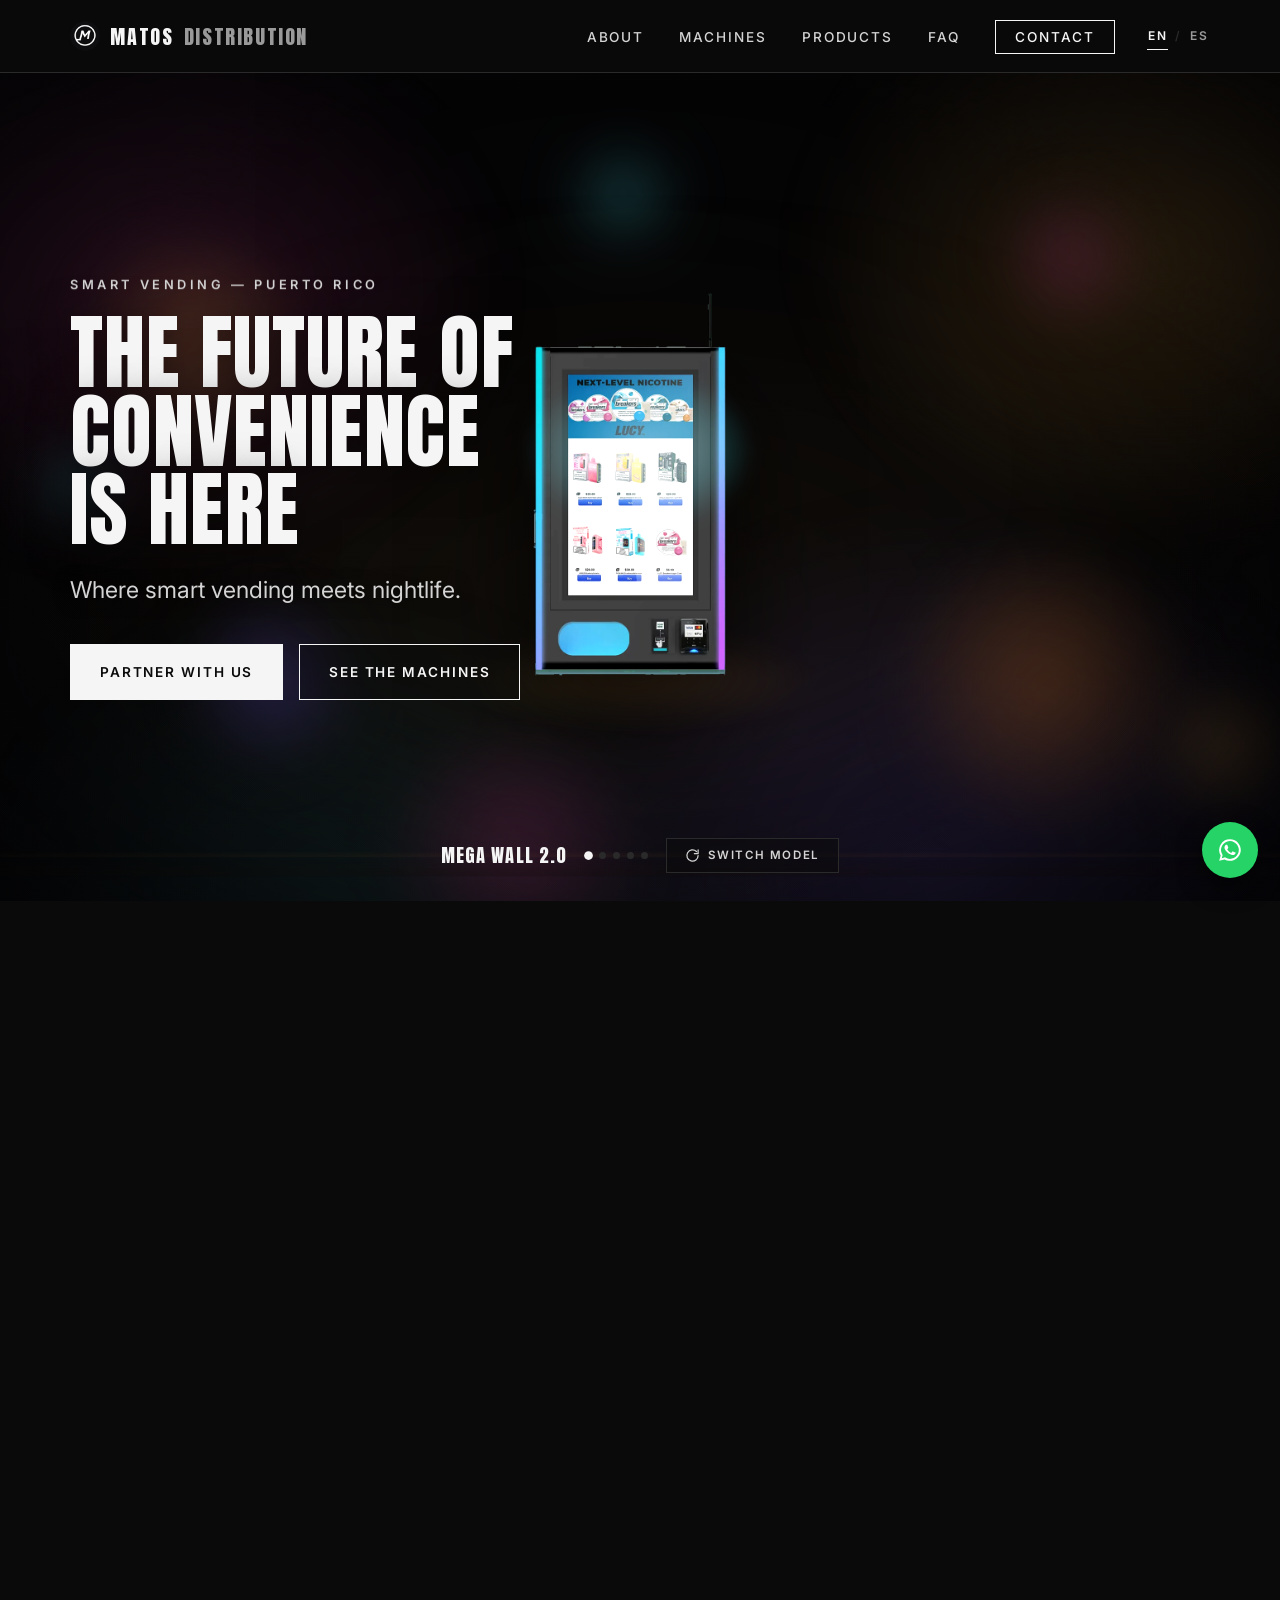
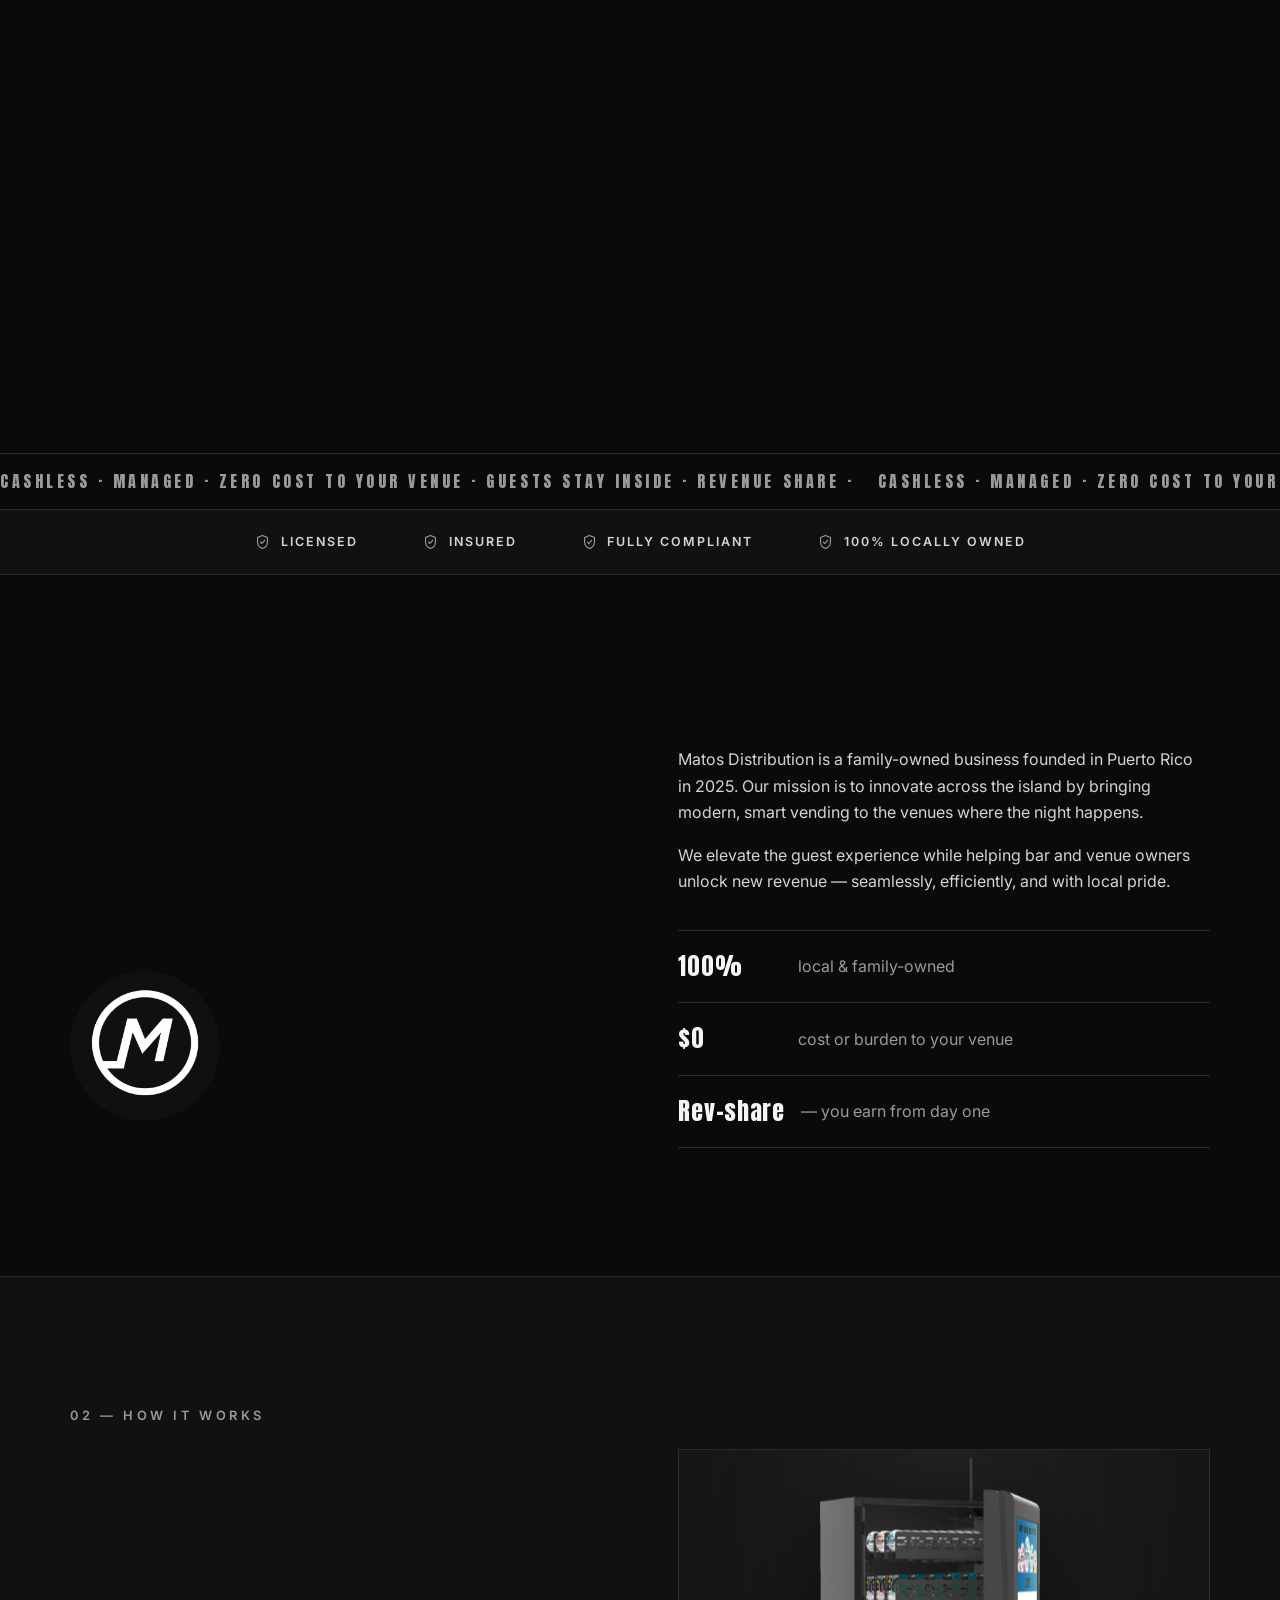
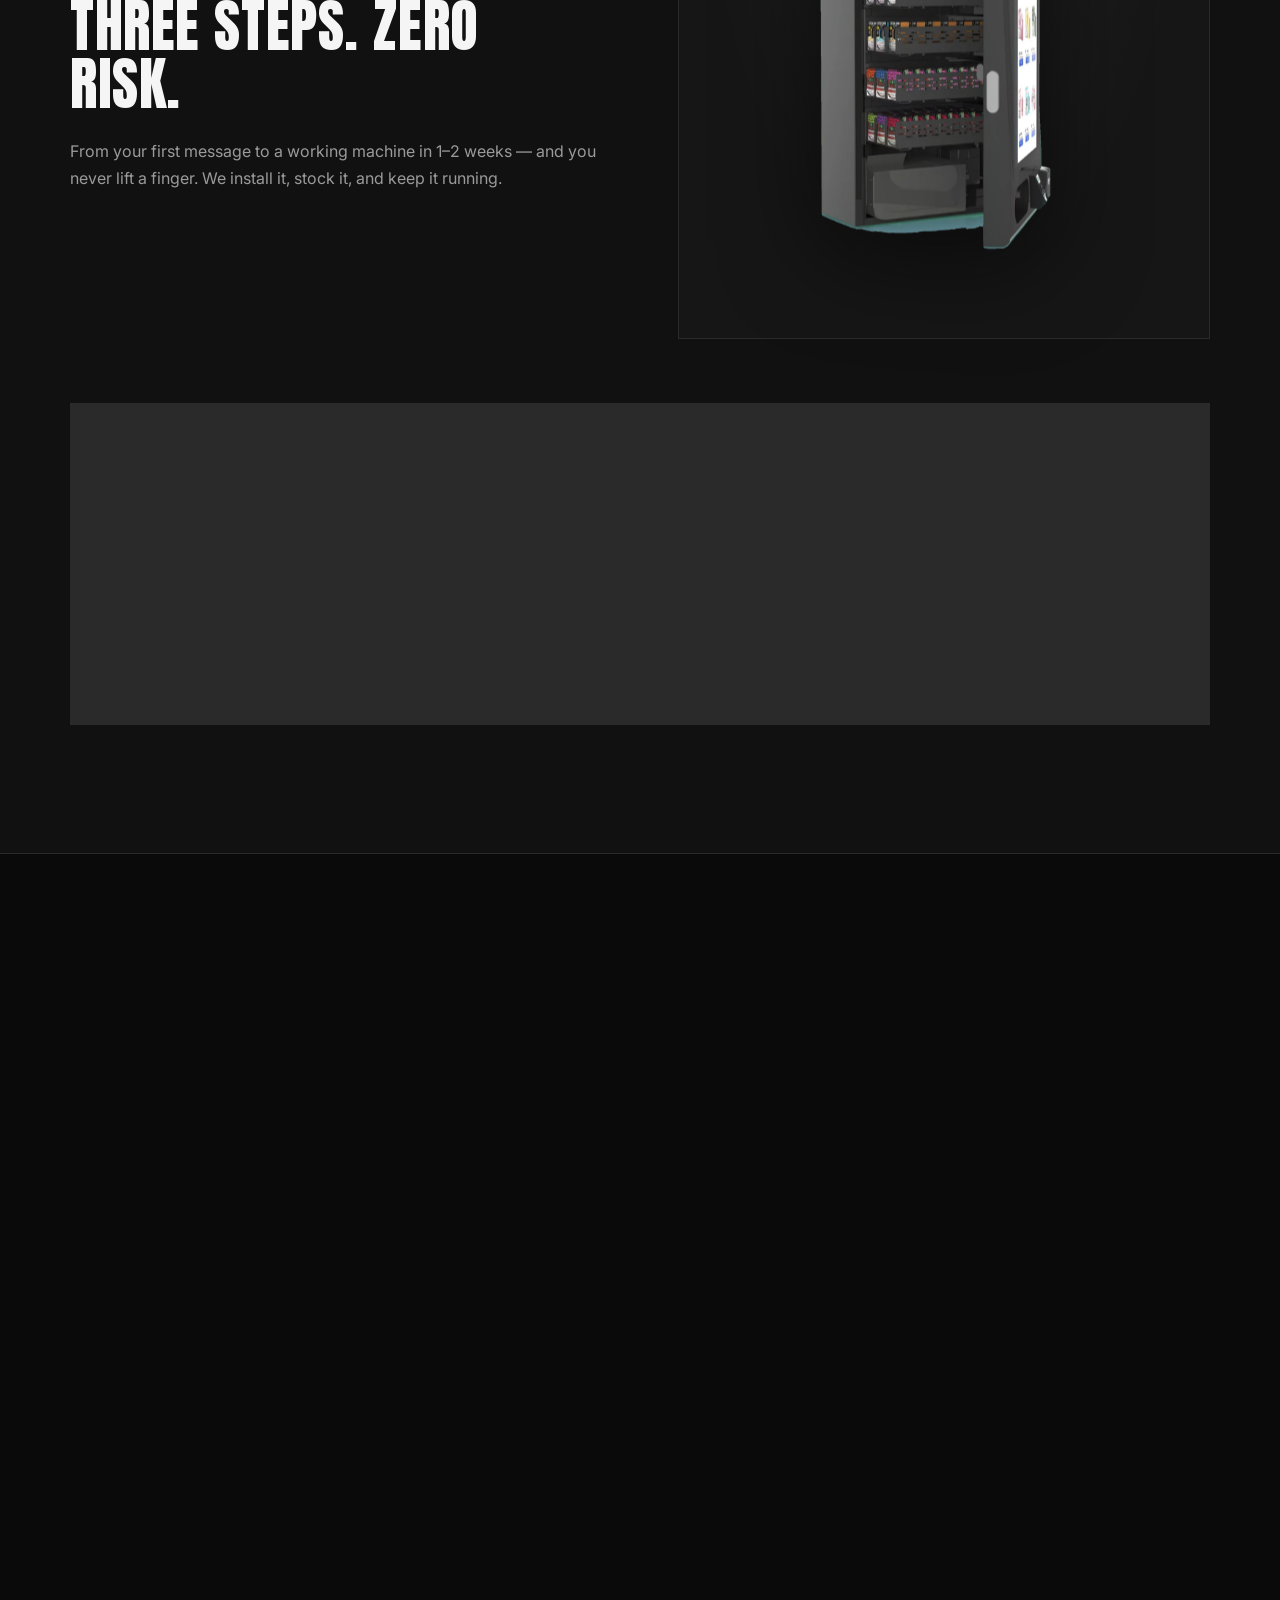
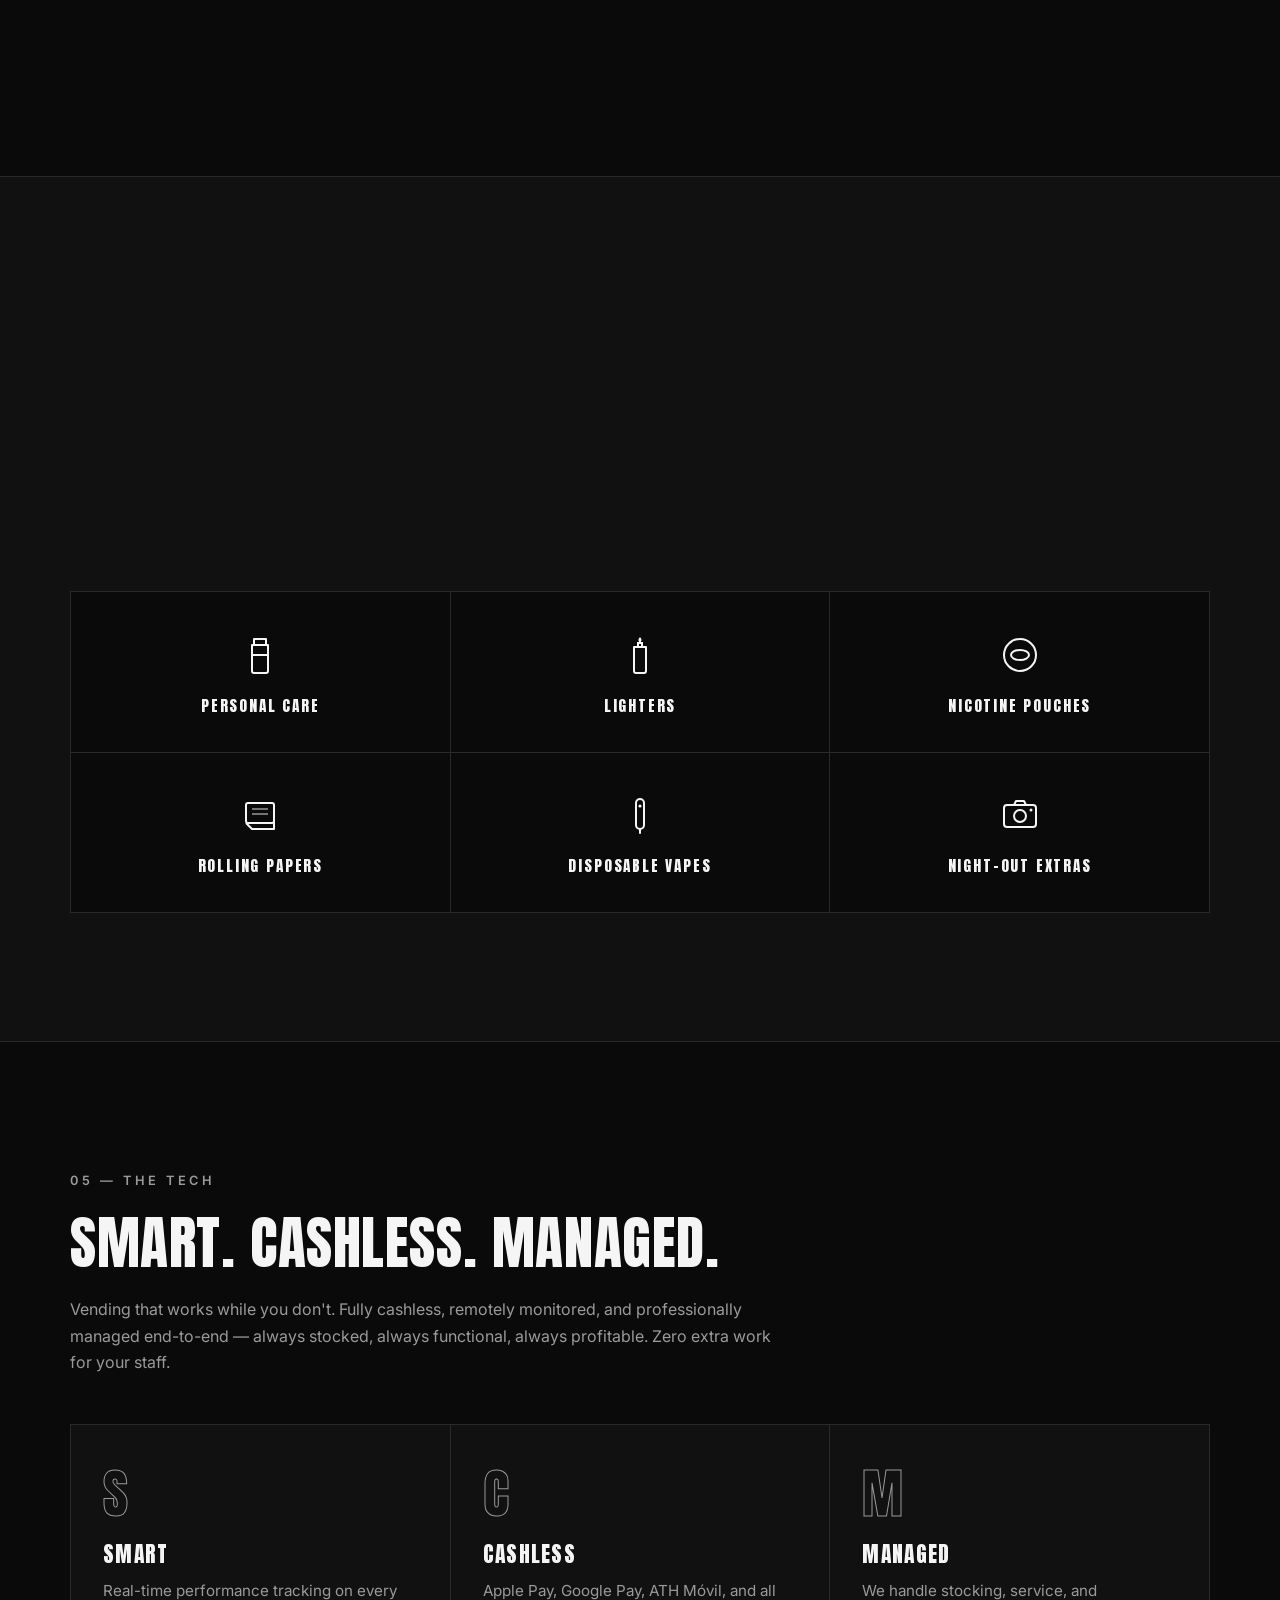
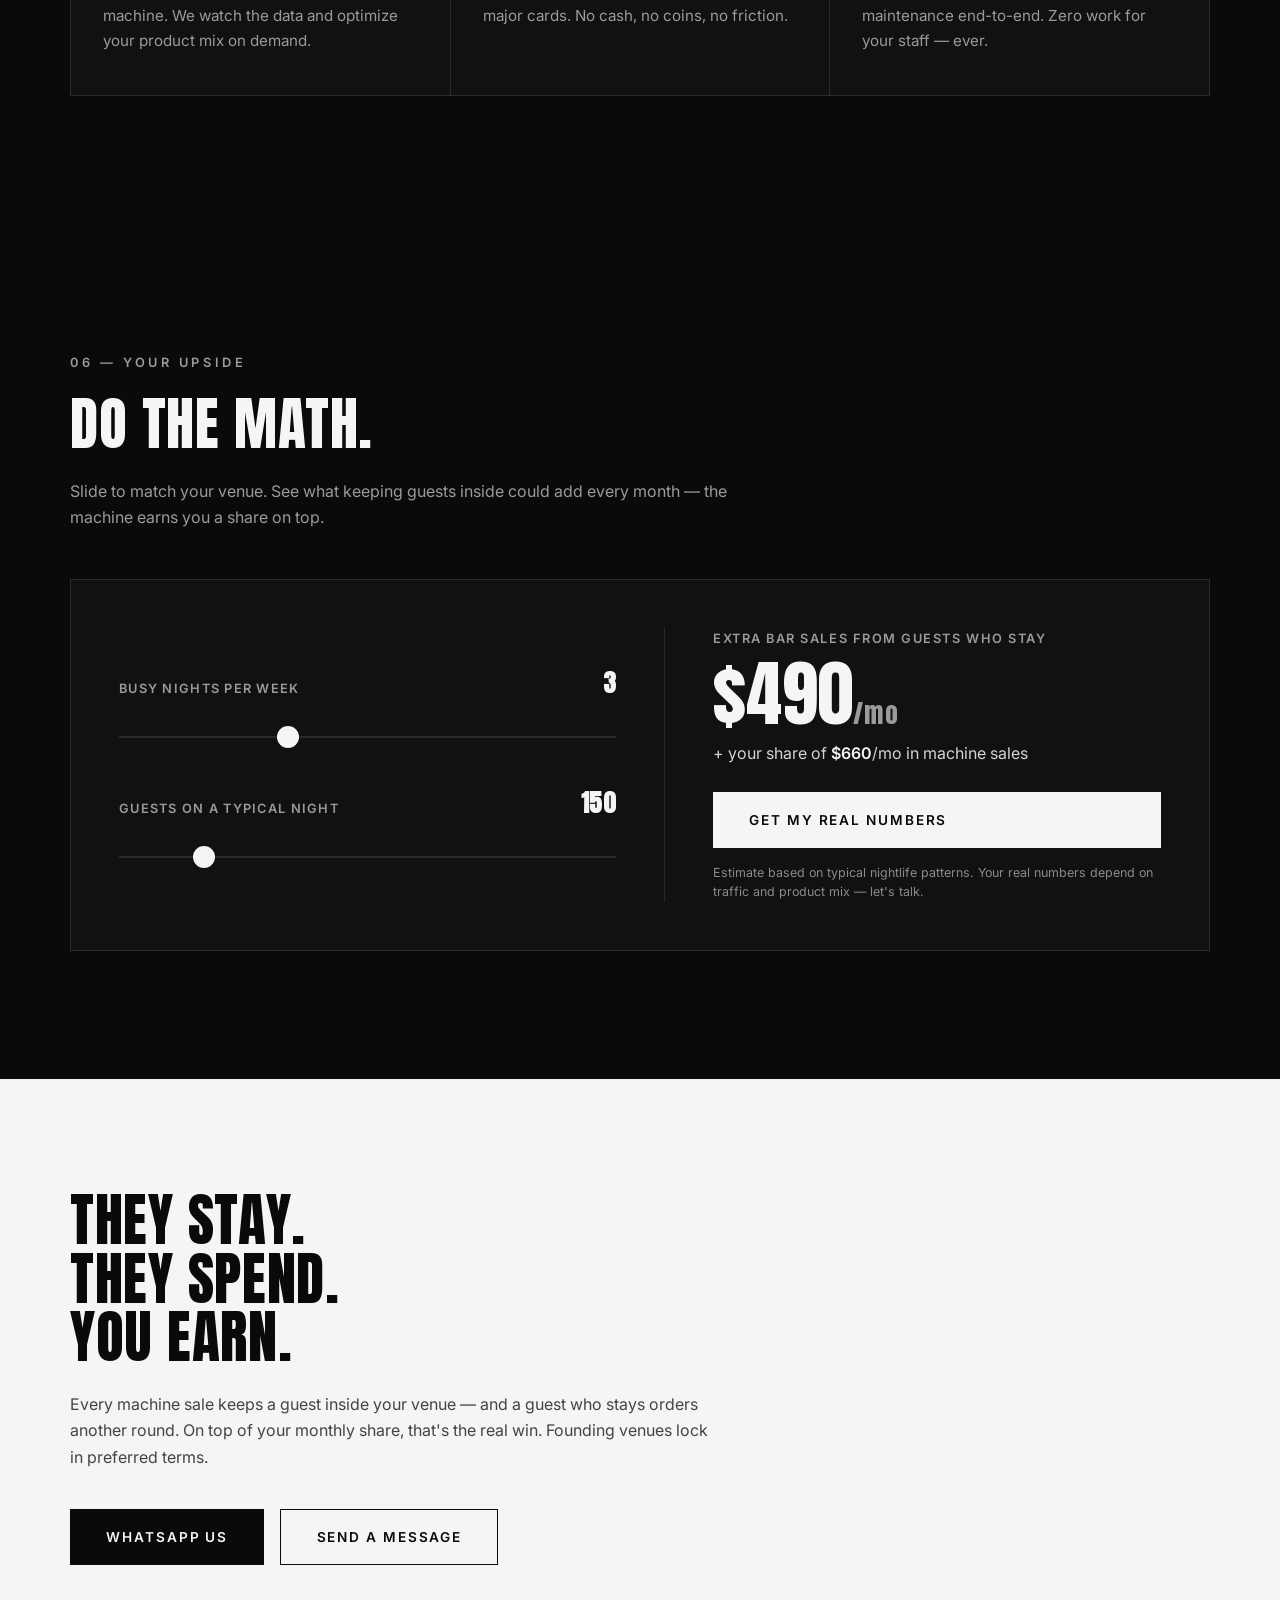
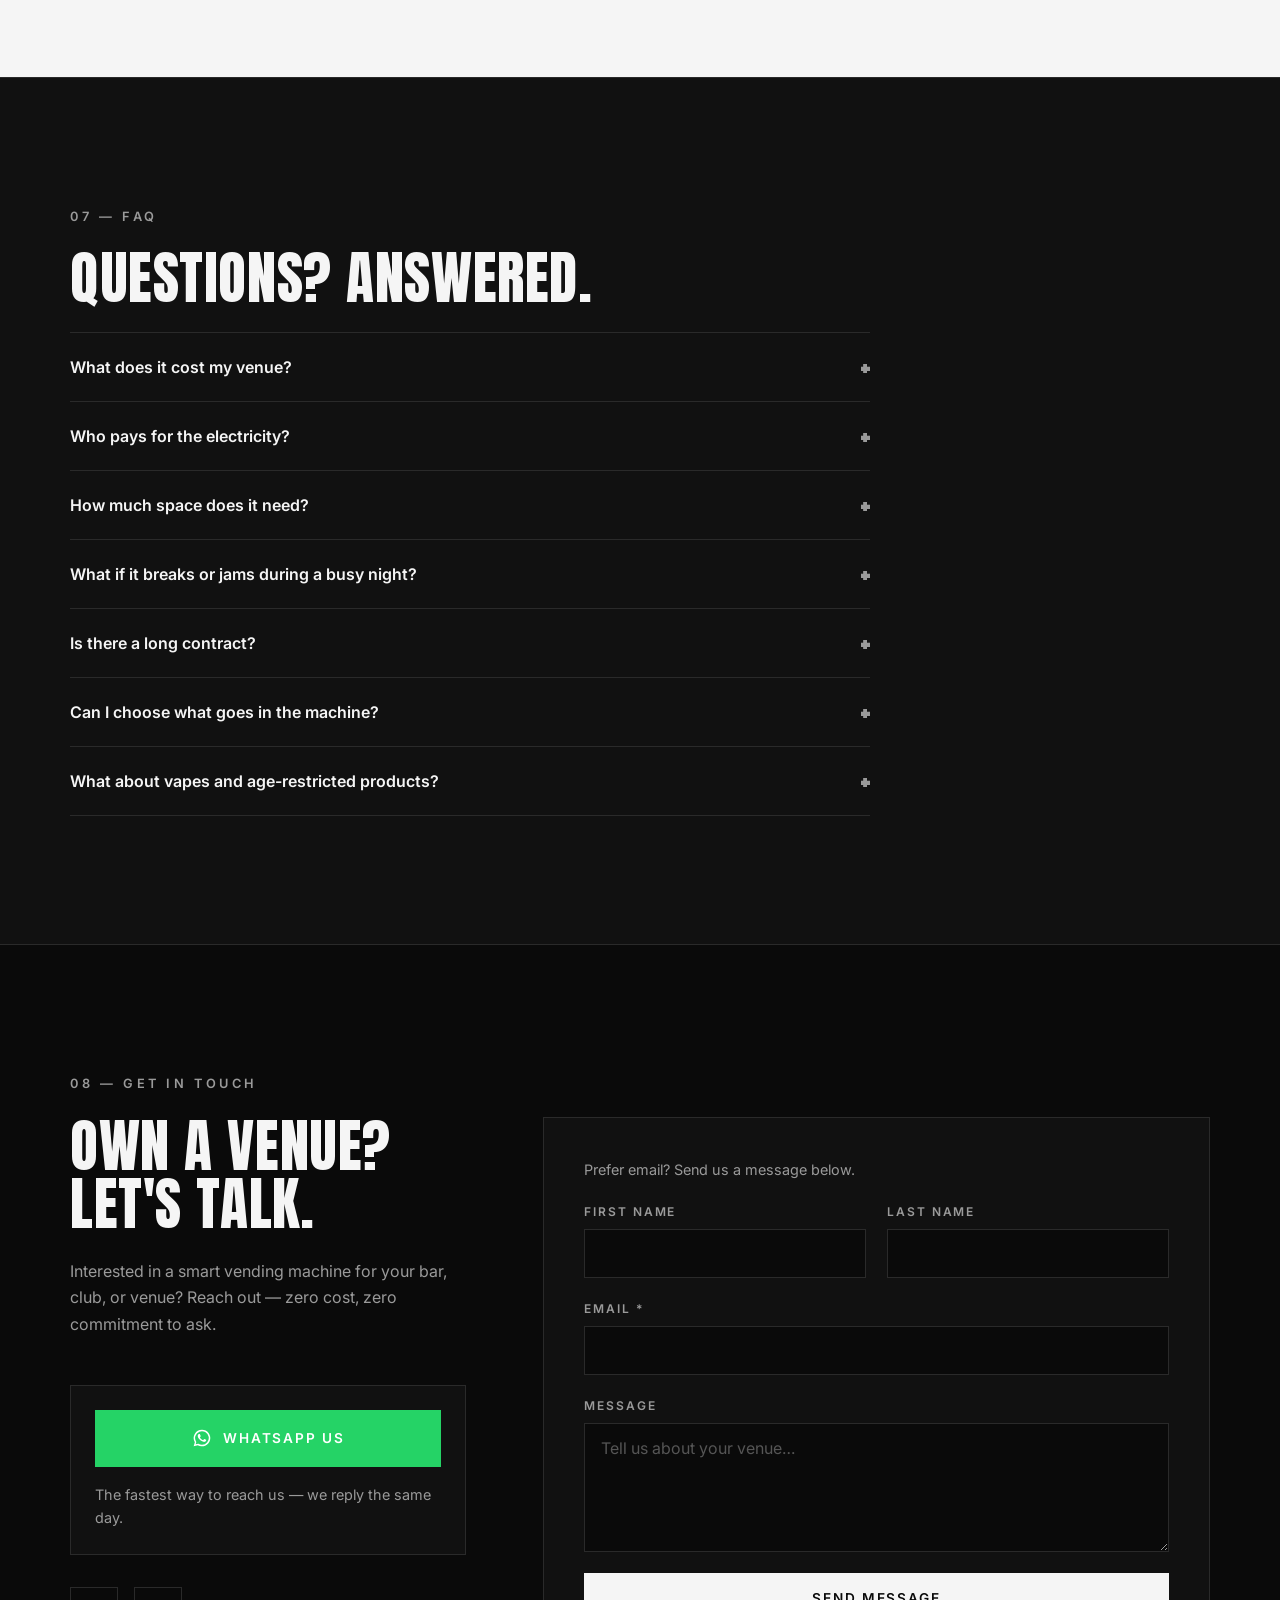
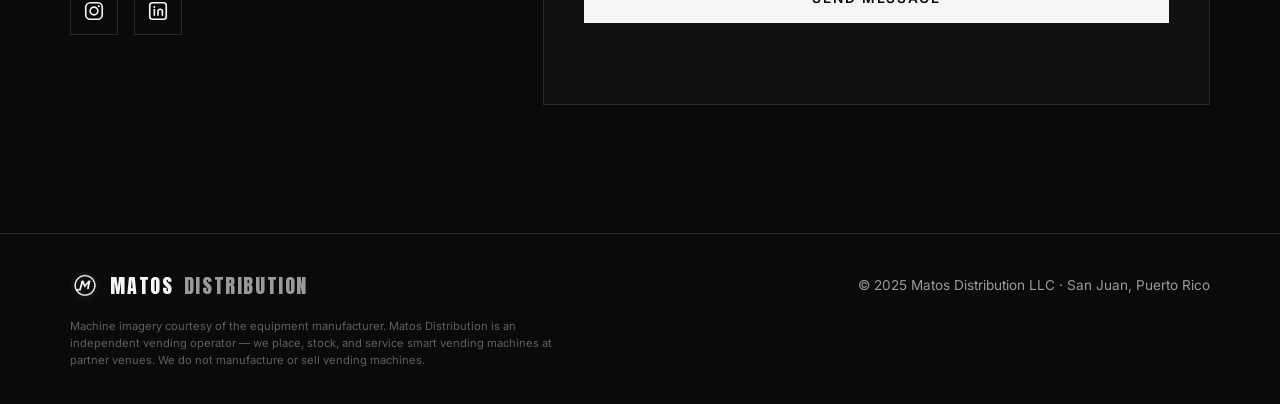
==== index.html @ 8715f702 "Hero Órbita v2: 3D machine volume, 2x shorter orbit, header breakpoints - Machine volume: per-model " ====
<!DOCTYPE html>
<html lang="en">
<head>
  <meta charset="UTF-8">
  <meta name="viewport" content="width=device-width, initial-scale=1.0">
  <meta name="theme-color" content="#0a0a0a">
  <title>Matos Distribution — Smart Vending for Nightlife | Puerto Rico</title>
  <meta name="description" content="Matos Distribution places smart, cashless vending machines in bars, nightclubs, and nightlife venues across Puerto Rico — fully managed, revenue-share, zero cost to your venue.">
  <link rel="canonical" href="https://www.matosdistribution.com/">
  <link rel="alternate" hreflang="en" href="https://www.matosdistribution.com/">
  <link rel="alternate" hreflang="es" href="https://www.matosdistribution.com/es/">
  <link rel="alternate" hreflang="x-default" href="https://www.matosdistribution.com/">

  <!-- Open Graph -->
  <meta property="og:type" content="website">
  <meta property="og:site_name" content="Matos Distribution">
  <meta property="og:url" content="https://www.matosdistribution.com/">
  <meta property="og:title" content="Matos Distribution — Smart Vending for Nightlife">
  <meta property="og:description" content="Cashless, fully managed vending machines for bars and nightclubs in Puerto Rico. New revenue for your venue — zero cost, zero work.">
  <meta property="og:image" content="https://www.matosdistribution.com/og-image.png">
  <meta property="og:image:width" content="1200">
  <meta property="og:image:height" content="630">
  <meta property="og:image:alt" content="Matos Distribution — Smart Vending Meets Nightlife">
  <meta property="og:locale" content="en_US">

  <!-- Twitter -->
  <meta name="twitter:card" content="summary_large_image">
  <meta name="twitter:title" content="Matos Distribution — Smart Vending for Nightlife">
  <meta name="twitter:description" content="Cashless, fully managed vending machines for bars and nightclubs in Puerto Rico. New revenue for your venue — zero cost, zero work.">
  <meta name="twitter:image" content="https://www.matosdistribution.com/og-image.png">

  <link rel="icon" href="/favicon.ico?v=2" sizes="any">
  <link rel="icon" type="image/png" href="/favicon.png?v=2">
  <link rel="apple-touch-icon" href="/apple-touch-icon.png?v=2">

  <!-- Fonts: Anton self-hosted (preloaded — it renders the headline), Inter from Google -->
  <link rel="preload" href="/assets/fonts/anton-latin.woff2" as="font" type="font/woff2" crossorigin>
  <link rel="preload" href="/assets/machine-front.webp" as="image">
  <link rel="preconnect" href="https://fonts.googleapis.com">
  <link rel="preconnect" href="https://fonts.gstatic.com" crossorigin>
  <link href="https://fonts.googleapis.com/css2?family=Inter:wght@400;500;600&display=swap" rel="stylesheet">

  <link rel="stylesheet" href="styles.css">

  <!-- Structured data -->
  <script type="application/ld+json">
  {
    "@context": "https://schema.org",
    "@type": "LocalBusiness",
    "name": "Matos Distribution",
    "legalName": "Matos Distribution LLC",
    "url": "https://www.matosdistribution.com/",
    "email": "ematos@matosdistribution.com",
    "logo": "https://www.matosdistribution.com/assets/logo-mark.webp",
    "image": "https://www.matosdistribution.com/og-image.png",
    "contactPoint": {
      "@type": "ContactPoint",
      "contactType": "sales",
      "email": "ematos@matosdistribution.com",
      "availableLanguage": ["en", "es"]
    },
    "sameAs": [
      "https://www.instagram.com/matosdistributionpr/",
      "https://www.linkedin.com/company/matos-distribution/"
    ],
    "description": "Family-owned smart vending company placing cashless, fully managed vending machines in bars, nightclubs, and nightlife venues across Puerto Rico on a revenue-share basis.",
    "foundingDate": "2025",
    "address": {
      "@type": "PostalAddress",
      "addressLocality": "San Juan",
      "addressRegion": "PR",
      "addressCountry": "US"
    },
    "areaServed": {
      "@type": "State",
      "name": "Puerto Rico"
    },
    "knowsAbout": ["smart vending machines", "cashless payments", "nightlife amenities", "revenue share partnerships"],
    "slogan": "Where smart vending meets nightlife."
  }
  </script>
  <script type="application/ld+json">
  {
    "@context": "https://schema.org",
    "@type": "FAQPage",
    "mainEntity": [
      { "@type": "Question", "name": "What does it cost my venue?", "acceptedAnswer": { "@type": "Answer", "text": "Nothing — ever. We own the machines and cover installation, stocking, service, licenses, and insurance. There are no fees, no deposits, and no fine print." } },
      { "@type": "Question", "name": "Who pays for the electricity?", "acceptedAnswer": { "@type": "Answer", "text": "The machine plugs into a standard outlet and its power draw is minimal — a few dollars a month at most. That is the only thing the venue contributes." } },
      { "@type": "Question", "name": "How much space does it need?", "acceptedAnswer": { "@type": "Answer", "text": "Three sizes are available. The most compact is about 22 by 9 inches and 33 inches tall; the largest floor unit is 24 by 14 inches. All models need only a standard power outlet." } },
      { "@type": "Question", "name": "What if it breaks or jams during a busy night?", "acceptedAnswer": { "@type": "Answer", "text": "Every machine is monitored remotely with 24/7 on-call support, and each machine carries a QR code so guests can report issues or leave reviews instantly." } },
      { "@type": "Question", "name": "Is there a long contract?", "acceptedAnswer": { "@type": "Answer", "text": "Only if you want one. 30- and 60-day pilot agreements are available, cancellation requires just 15 days' notice, and we match whatever term works for the venue." } },
      { "@type": "Question", "name": "Can I choose what goes in the machine?", "acceptedAnswer": { "@type": "Answer", "text": "Yes — the product mix is fully adaptable to each venue and optimized continuously with real sales data." } },
      { "@type": "Question", "name": "What about vapes and age-restricted products?", "acceptedAnswer": { "@type": "Answer", "text": "Machines include a built-in ID reader that verifies age before dispensing any 21+ product, so restricted items can be sold safely and legally, even in 18+ venues." } }
    ]
  }
  </script>
</head>
<body>

  <a class="skip-link" href="#main">Skip to content</a>

  <header class="site-header" id="top">
    <nav class="nav" aria-label="Main navigation">
      <a class="nav-logo" href="#top"><img class="nav-mark" src="/assets/logo-mark-small.png" alt="" width="30" height="30">MATOS<span> DISTRIBUTION</span></a>
      <div class="nav-right">
        <ul class="nav-links" id="nav-menu">
          <li><a href="#about">About</a></li>
          <li><a href="#machines">Machines</a></li>
          <li><a href="#products">Products</a></li>
          <li><a href="#faq">FAQ</a></li>
          <li><a href="#contact" class="nav-cta">Contact</a></li>
        </ul>
        <div class="lang-switch" aria-label="Language">
          <a href="/" class="is-active" aria-current="page">EN</a><span aria-hidden="true">/</span><a href="/es/" lang="es" hreflang="es">ES</a>
        </div>
        <button class="nav-toggle" aria-label="Open menu" aria-expanded="false" aria-controls="nav-menu">
          <span></span><span></span>
        </button>
      </div>
    </nav>
  </header>

  <main id="main">

    <!-- HERO — "Órbita": scroll-driven cinematic scene (pure CSS, see styles.css "ÓRBITA HERO").
         Base state = landing (machine face-on, copy visible); the orbit only plays where
         scroll-driven animations are supported and motion is welcome. -->
    <section class="hero" aria-label="Introduction">
      <div class="orb-track">
        <div class="orb-scene">

          <!-- flat bar ambiance (never rotates) -->
          <div class="orb-room" aria-hidden="true"></div>
          <div class="orb-haze" aria-hidden="true"></div>

          <!-- the rotating 3D world -->
          <div class="orb-stage3d">
            <div class="orb-bokeh orb-b1" aria-hidden="true"><i></i></div>
            <div class="orb-bokeh orb-b2" aria-hidden="true"><i></i></div>
            <div class="orb-bokeh orb-b3" aria-hidden="true"><i></i></div>
            <div class="orb-bokeh orb-b4" aria-hidden="true"><i></i></div>
            <div class="orb-bokeh orb-b5" aria-hidden="true"><i></i></div>
            <div class="orb-bokeh orb-b6" aria-hidden="true"><i></i></div>
            <div class="orb-bokeh orb-b7" aria-hidden="true"><i></i></div>
            <div class="orb-bokeh orb-b8" aria-hidden="true"><i></i></div>
            <div class="orb-bar-edge" aria-hidden="true"></div>

            <div class="orb-machine" data-model="0">
              <i class="orb-face orb-face-back" aria-hidden="true"></i><i class="orb-face orb-face-side" aria-hidden="true"></i><i class="orb-face orb-face-top" aria-hidden="true"></i><i class="orb-face orb-face-bottom" aria-hidden="true"></i>
              <div class="orb-glowpool" aria-hidden="true"></div>
              <button type="button" class="orb-machine-btn" data-machine-advance aria-label="Show another machine model">
                <img class="machine-img" data-machine-img src="/assets/machine-front.webp" alt="Mega Wall 2.0 smart vending machine with a lit touchscreen" width="1040" height="1040" fetchpriority="high">
              </button>
              <div class="orb-screen-wake" aria-hidden="true"></div>
            </div>
          </div>

          <!-- focus vignette -->
          <div class="orb-vignette" aria-hidden="true"></div>

          <!-- hero copy — flat overlay, always the readable top layer -->
          <div class="orb-ui">
            <div class="orb-inner">
              <p class="hero-kicker">Smart Vending — Puerto Rico</p>
              <h1>The Future of<br>Convenience<br>Is Here</h1>
              <p class="hero-sub">Where smart vending meets nightlife.</p>
              <div class="hero-actions">
                <a class="btn btn-solid" href="#contact">Partner With Us</a>
                <a class="btn btn-ghost" href="#machines">See The Machines</a>
              </div>
            </div>
            <div class="machine-switch-ui orb-switch">
              <span class="machine-name" data-machine-name>Mega Wall 2.0</span>
              <span class="machine-dots" data-machine-dots aria-hidden="true"></span>
              <button type="button" class="machine-switch-btn" data-machine-advance>
                <svg viewBox="0 0 24 24" aria-hidden="true"><path d="M21 12a9 9 0 1 1-2.64-6.36" fill="none" stroke="currentColor" stroke-width="2" stroke-linecap="round"/><path d="M21 3v6h-6" fill="none" stroke="currentColor" stroke-width="2" stroke-linecap="round" stroke-linejoin="round"/></svg>
                Switch model
              </button>
            </div>
          </div>

          <div class="orb-scroll-hint" aria-hidden="true">
            <span class="orb-mouse"></span>
            Scroll to arrive
          </div>

        </div>
      </div>
      <div class="hero-marquee" aria-hidden="true">
        <div class="marquee-track">
          <span>Cashless&nbsp;·&nbsp;Managed&nbsp;·&nbsp;Zero cost to your venue&nbsp;·&nbsp;Guests stay inside&nbsp;·&nbsp;Revenue share&nbsp;·&nbsp;</span>
          <span>Cashless&nbsp;·&nbsp;Managed&nbsp;·&nbsp;Zero cost to your venue&nbsp;·&nbsp;Guests stay inside&nbsp;·&nbsp;Revenue share&nbsp;·&nbsp;</span>
        </div>
      </div>
    </section>

    <!-- TRUST STRIP -->
    <section class="trust-strip" aria-label="Credentials">
      <ul>
        <li><svg viewBox="0 0 24 24" aria-hidden="true"><path d="M12 2l7 3v6c0 4.4-3 8.3-7 9.5C8 19.3 5 15.4 5 11V5l7-3z" fill="none" stroke="currentColor" stroke-width="1.6" stroke-linejoin="round"/><path d="M9 11.5l2 2 4-4.5" fill="none" stroke="currentColor" stroke-width="1.6" stroke-linecap="round" stroke-linejoin="round"/></svg>Licensed</li>
        <li><svg viewBox="0 0 24 24" aria-hidden="true"><path d="M12 2l7 3v6c0 4.4-3 8.3-7 9.5C8 19.3 5 15.4 5 11V5l7-3z" fill="none" stroke="currentColor" stroke-width="1.6" stroke-linejoin="round"/><path d="M9 11.5l2 2 4-4.5" fill="none" stroke="currentColor" stroke-width="1.6" stroke-linecap="round" stroke-linejoin="round"/></svg>Insured</li>
        <li><svg viewBox="0 0 24 24" aria-hidden="true"><path d="M12 2l7 3v6c0 4.4-3 8.3-7 9.5C8 19.3 5 15.4 5 11V5l7-3z" fill="none" stroke="currentColor" stroke-width="1.6" stroke-linejoin="round"/><path d="M9 11.5l2 2 4-4.5" fill="none" stroke="currentColor" stroke-width="1.6" stroke-linecap="round" stroke-linejoin="round"/></svg>Fully Compliant</li>
        <li><svg viewBox="0 0 24 24" aria-hidden="true"><path d="M12 2l7 3v6c0 4.4-3 8.3-7 9.5C8 19.3 5 15.4 5 11V5l7-3z" fill="none" stroke="currentColor" stroke-width="1.6" stroke-linejoin="round"/><path d="M9 11.5l2 2 4-4.5" fill="none" stroke="currentColor" stroke-width="1.6" stroke-linecap="round" stroke-linejoin="round"/></svg>100% Locally Owned</li>
      </ul>
    </section>

    <!-- ABOUT -->
    <section class="section" id="about" aria-labelledby="about-heading">
      <div class="container">
        <p class="section-kicker reveal">01 — Who We Are</p>
        <div class="split">
          <div class="about-heading-col">
            <h2 id="about-heading" class="reveal">Built Locally. <br>Designed to Elevate Nightlife.</h2>
            <img class="about-mark reveal" src="/assets/logo-mark.webp" alt="" aria-hidden="true">
          </div>
          <div class="split-body reveal">
            <p>Matos Distribution is a family-owned business founded in Puerto Rico in 2025. Our mission is to innovate across the island by bringing modern, smart vending to the venues where the night happens.</p>
            <p>We elevate the guest experience while helping bar and venue owners unlock new revenue — seamlessly, efficiently, and with local pride.</p>
            <ul class="fact-list">
              <li><strong>100%</strong> local &amp; family-owned</li>
              <li><strong>$0</strong> cost or burden to your venue</li>
              <li><strong>Rev-share</strong> — you earn from day one</li>
            </ul>
          </div>
        </div>
      </div>
    </section>

    <!-- HOW IT WORKS -->
    <section class="section section-alt" id="how-it-works" aria-labelledby="how-heading">
      <div class="container">
        <p class="section-kicker reveal">02 — How It Works</p>
        <div class="split how-intro">
          <div>
            <h2 id="how-heading" class="reveal">Three Steps. Zero Risk.</h2>
            <p class="section-lead reveal">From your first message to a working machine in 1–2 weeks — and you never lift a finger. We install it, stock it, and keep it running.</p>
          </div>
          <div class="machine-visual reveal">
            <img class="machine-photo" data-parallax="14" src="/assets/machine-interior.webp" alt="An open Matos Distribution vending machine fully stocked with nightlife essentials" width="1200" height="1200" loading="lazy">
          </div>
        </div>
        <div class="feature-grid steps-grid">
          <article class="feature-card reveal">
            <span class="feature-num" aria-hidden="true">1</span>
            <h3>We Visit Your Venue</h3>
            <p>A quick, free visit. We assess your space and your crowd, then match the right machine to the right spot — our most compact model needs about two square feet.</p>
          </article>
          <article class="feature-card reveal">
            <span class="feature-num" aria-hidden="true">2</span>
            <h3>We Install Everything — $0</h3>
            <p>Machine, products, licenses, insurance, installation: all on us. True zero cost, zero paperwork, zero hassle for you.</p>
          </article>
          <article class="feature-card reveal">
            <span class="feature-num" aria-hidden="true">3</span>
            <h3>You Earn From Day One</h3>
            <p>A share of every sale, paid monthly, however suits you best. We restock, service, and optimize the mix — forever.</p>
          </article>
        </div>
      </div>
    </section>

    <!-- MACHINES -->
    <section class="section" id="machines" aria-labelledby="machines-heading">
      <div class="container">
        <p class="section-kicker reveal">03 — Our Machines</p>
        <div class="split split-reverse">
          <div class="machine-visual reveal">
            <div class="machine-switcher">
              <button type="button" class="machine-stage" data-machine-advance aria-label="Show another machine model">
                <img class="machine-img" data-machine-img data-parallax="14" src="/assets/machine-front.webp" alt="Mega Wall 2.0 smart vending machine — lit touchscreen, contactless card reader, and built-in ID scanner" width="1040" height="1040" loading="lazy">
              </button>
              <div class="machine-switch-ui">
                <span class="machine-name" data-machine-name>Mega Wall 2.0</span>
                <span class="machine-dots" data-machine-dots aria-hidden="true"></span>
                <button type="button" class="machine-switch-btn" data-machine-advance>
                  <svg viewBox="0 0 24 24" aria-hidden="true"><path d="M21 12a9 9 0 1 1-2.64-6.36" fill="none" stroke="currentColor" stroke-width="2" stroke-linecap="round"/><path d="M21 3v6h-6" fill="none" stroke="currentColor" stroke-width="2" stroke-linecap="round" stroke-linejoin="round"/></svg>
                  Switch model
                </button>
              </div>
            </div>
          </div>
          <div>
            <h2 id="machines-heading" class="reveal">Engineered for the Night Shift</h2>
            <div class="split-body reveal">
              <p>Our smart vending machines are built specifically for high-traffic nightlife environments. Cashless payments, a modern low-profile design, and remote monitoring mean they run themselves while you run your business.</p>
              <p>We handle installation, restocking, and maintenance — so you never have to.</p>
              <ul class="check-list">
                <li>Fully cashless — tap, card, or phone</li>
                <li>Remotely monitored 24/7</li>
                <li>Three sizes — slim countertop to full floor unit</li>
                <li>Built-in ID reader for 21+ products</li>
                <li>Installed, stocked &amp; serviced by us</li>
              </ul>
            </div>
          </div>
        </div>
      </div>
    </section>

    <!-- PRODUCTS -->
    <section class="section section-alt" id="products" aria-labelledby="products-heading">
      <div class="container">
        <p class="section-kicker reveal">04 — What We Sell</p>
        <h2 id="products-heading" class="reveal">Late-Night Essentials, <br>Curated for Your Crowd</h2>
        <p class="section-lead reveal">A curated mix of late-night essentials and high-demand impulse buys — chosen to enhance the guest experience and maximize revenue at your venue.</p>
        <ul class="product-grid">
          <li class="product-card reveal">
            <svg viewBox="0 0 48 48" aria-hidden="true"><path d="M18 8h12v6H18zM16 14h16v26a2 2 0 0 1-2 2H18a2 2 0 0 1-2-2V14z" fill="none" stroke="currentColor" stroke-width="2" stroke-linejoin="round"/><line x1="16" y1="24" x2="32" y2="24" stroke="currentColor" stroke-width="2"/></svg>
            <h3>Personal Care</h3>
          </li>
          <li class="product-card reveal">
            <svg viewBox="0 0 48 48" aria-hidden="true"><path d="M18 16h12v24a2 2 0 0 1-2 2H20a2 2 0 0 1-2-2V16z" fill="none" stroke="currentColor" stroke-width="2" stroke-linejoin="round"/><path d="M22 16v-4h4v4" fill="none" stroke="currentColor" stroke-width="2"/><path d="M24 6c1.5 2 2.5 3 0 6-2.5-3-1.5-4 0-6z" fill="currentColor"/></svg>
            <h3>Lighters</h3>
          </li>
          <li class="product-card reveal">
            <svg viewBox="0 0 48 48" aria-hidden="true"><circle cx="24" cy="24" r="16" fill="none" stroke="currentColor" stroke-width="2"/><ellipse cx="24" cy="24" rx="9" ry="5" fill="none" stroke="currentColor" stroke-width="2"/></svg>
            <h3>Nicotine Pouches</h3>
          </li>
          <li class="product-card reveal">
            <svg viewBox="0 0 48 48" aria-hidden="true"><rect x="10" y="12" width="28" height="20" rx="2" fill="none" stroke="currentColor" stroke-width="2"/><path d="M10 32l6 6h22V18" fill="none" stroke="currentColor" stroke-width="2" stroke-linejoin="round"/><line x1="16" y1="18" x2="32" y2="18" stroke="currentColor" stroke-width="1.5" opacity="0.6"/><line x1="16" y1="23" x2="32" y2="23" stroke="currentColor" stroke-width="1.5" opacity="0.6"/></svg>
            <h3>Rolling Papers</h3>
          </li>
          <li class="product-card reveal">
            <svg viewBox="0 0 48 48" aria-hidden="true"><rect x="20" y="8" width="8" height="30" rx="4" fill="none" stroke="currentColor" stroke-width="2"/><line x1="24" y1="38" x2="24" y2="42" stroke="currentColor" stroke-width="2" stroke-linecap="round"/><circle cx="24" cy="15" r="1.6" fill="currentColor"/></svg>
            <h3>Disposable Vapes</h3>
          </li>
          <li class="product-card reveal">
            <svg viewBox="0 0 48 48" aria-hidden="true"><rect x="8" y="14" width="32" height="22" rx="3" fill="none" stroke="currentColor" stroke-width="2"/><path d="M18 14l2-4h8l2 4" fill="none" stroke="currentColor" stroke-width="2" stroke-linejoin="round"/><circle cx="24" cy="25" r="6" fill="none" stroke="currentColor" stroke-width="2"/><circle cx="35" cy="19" r="1.5" fill="currentColor"/></svg>
            <h3>Night-Out Extras</h3>
          </li>
        </ul>
      </div>
    </section>

    <!-- FEATURES -->
    <section class="section" id="features" aria-labelledby="features-heading">
      <div class="container">
        <p class="section-kicker reveal">05 — The Tech</p>
        <h2 id="features-heading" class="reveal">Smart. Cashless. Managed.</h2>
        <p class="section-lead reveal">Vending that works while you don't. Fully cashless, remotely monitored, and professionally managed end-to-end — always stocked, always functional, always profitable. Zero extra work for your staff.</p>
        <div class="feature-grid">
          <article class="feature-card reveal">
            <span class="feature-num" aria-hidden="true">S</span>
            <h3>Smart</h3>
            <p>Real-time performance tracking on every machine. We watch the data and optimize your product mix on demand.</p>
          </article>
          <article class="feature-card reveal">
            <span class="feature-num" aria-hidden="true">C</span>
            <h3>Cashless</h3>
            <p>Apple Pay, Google Pay, ATH Móvil, and all major cards. No cash, no coins, no friction.</p>
          </article>
          <article class="feature-card reveal">
            <span class="feature-num" aria-hidden="true">M</span>
            <h3>Managed</h3>
            <p>We handle stocking, service, and maintenance end-to-end. Zero work for your staff — ever.</p>
          </article>
        </div>
      </div>
    </section>

    <!-- REVENUE ESTIMATOR -->
    <section class="section" id="estimator" aria-labelledby="estimator-heading">
      <div class="container">
        <p class="section-kicker reveal">06 — Your Upside</p>
        <h2 id="estimator-heading" class="reveal">Do the Math.</h2>
        <p class="section-lead reveal">Slide to match your venue. See what keeping guests inside could add every month — the machine earns you a share on top.</p>
        <div class="estimator reveal">
          <div class="estimator-controls">
            <div class="est-field">
              <label for="est-nights">Busy nights per week <output id="est-nights-val">3</output></label>
              <input type="range" id="est-nights" min="1" max="7" step="1" value="3">
            </div>
            <div class="est-field">
              <label for="est-guests">Guests on a typical night <output id="est-guests-val">150</output></label>
              <input type="range" id="est-guests" min="30" max="800" step="10" value="150">
            </div>
          </div>
          <div class="estimator-result">
            <p class="est-result-label">Extra bar sales from guests who stay</p>
            <p class="est-result-big"><span id="est-bar">$0</span><span class="est-per">/mo</span></p>
            <p class="est-result-sub">+ your share of <strong id="est-machine">$0</strong>/mo in machine sales</p>
            <a class="btn btn-solid btn-wide" data-whatsapp href="#contact">Get My Real Numbers</a>
            <p class="est-fine">Estimate based on typical nightlife patterns. Your real numbers depend on traffic and product mix — let's talk.</p>
          </div>
        </div>
      </div>
    </section>

    <!-- RETENTION CTA BAND -->
    <section class="cta-band" aria-labelledby="band-heading">
      <div class="container">
        <h2 id="band-heading" class="reveal">They Stay.<br>They Spend.<br>You Earn.</h2>
        <p class="reveal">Every machine sale keeps a guest inside your venue — and a guest who stays orders another round. On top of your monthly share, that's the real win. Founding venues lock in preferred terms.</p>
        <div class="band-actions reveal">
          <a class="btn btn-invert" data-whatsapp href="#contact">WhatsApp Us</a>
          <a class="btn btn-invert-ghost" href="#contact">Send a Message</a>
        </div>
      </div>
    </section>

    <!-- FAQ -->
    <section class="section section-alt" id="faq" aria-labelledby="faq-heading">
      <div class="container">
        <p class="section-kicker reveal">07 — FAQ</p>
        <h2 id="faq-heading" class="reveal">Questions? Answered.</h2>
        <div class="faq-list reveal">
          <details class="faq-item">
            <summary>What does it cost my venue?</summary>
            <p>Nothing — ever. We own the machines and cover installation, stocking, service, licenses, and insurance. There are no fees, no deposits, and no fine print. You provide the spot; we provide everything else.</p>
          </details>
          <details class="faq-item">
            <summary>Who pays for the electricity?</summary>
            <p>The machine plugs into one of your standard outlets, and its power draw is minimal — a few dollars a month at most. That's genuinely the only thing your venue contributes.</p>
          </details>
          <details class="faq-item">
            <summary>How much space does it need?</summary>
            <p>Our machines come in three sizes. The most compact is about 22″ wide × 9″ deep and 33″ tall — it fits on a counter or against any wall. The largest floor unit is 24″ wide × 14″ deep. All any of them need is a standard power outlet.</p>
          </details>
          <details class="faq-item">
            <summary>What if it breaks or jams during a busy night?</summary>
            <p>We monitor every machine remotely and offer 24/7 on-call support. Each machine also carries a QR code on the side, so your guests can report an issue or leave a review on the spot — most problems are flagged before anyone calls us.</p>
          </details>
          <details class="faq-item">
            <summary>Is there a long contract?</summary>
            <p>Only if you want one. We offer 30- and 60-day pilot agreements so you can try it risk-free, you can cancel with 15 days' notice, and we'll match whatever term works for you. We adapt — not the other way around.</p>
          </details>
          <details class="faq-item">
            <summary>Can I choose what goes in the machine?</summary>
            <p>Absolutely. The product mix is fully adaptable to your venue and your crowd, and we keep optimizing it with real sales data so the machine sells what your guests actually want.</p>
          </details>
          <details class="faq-item">
            <summary>What about vapes and age-restricted products?</summary>
            <p>Our machines have a built-in ID reader that verifies age before dispensing any 21+ product — so restricted items can be sold safely and legally, even in 18+ venues.</p>
          </details>
        </div>
      </div>
    </section>

    <!-- CONTACT -->
    <section class="section" id="contact" aria-labelledby="contact-heading">
      <div class="container">
        <p class="section-kicker reveal">08 — Get In Touch</p>
        <div class="split">
          <div>
            <h2 id="contact-heading" class="reveal">Own a Venue? <br>Let's Talk.</h2>
            <p class="section-lead reveal">Interested in a smart vending machine for your bar, club, or venue? Reach out — zero cost, zero commitment to ask.</p>
            <div class="whatsapp-cta reveal" data-whatsapp-ui>
              <a class="btn btn-solid btn-whatsapp" data-whatsapp href="#" target="_blank" rel="noopener">
                <svg viewBox="0 0 24 24" aria-hidden="true" fill="currentColor"><path d="M12 2a10 10 0 0 0-8.6 15.1L2 22l5-1.3A10 10 0 1 0 12 2zm0 18.2c-1.5 0-3-.4-4.3-1.2l-.3-.2-3 .8.8-2.9-.2-.3A8.2 8.2 0 1 1 12 20.2zm4.6-6.1c-.3-.1-1.5-.7-1.7-.8-.2-.1-.4-.1-.6.1-.2.3-.6.8-.8 1-.1.2-.3.2-.5.1-.3-.1-1.1-.4-2-1.2-.8-.7-1.3-1.5-1.4-1.8-.2-.3 0-.4.1-.5l.4-.5c.1-.2.2-.3.3-.5.1-.2 0-.3 0-.5-.1-.1-.6-1.4-.8-1.9-.2-.5-.4-.4-.6-.4h-.5c-.2 0-.5.1-.7.3-.2.3-.9.9-.9 2.1s.9 2.4 1 2.6c.1.2 1.8 2.7 4.3 3.8.6.3 1.1.4 1.4.5.6.2 1.2.2 1.6.1.5-.1 1.5-.6 1.7-1.2.2-.6.2-1.1.1-1.2 0-.1-.2-.2-.4-.3z"/></svg>
                WhatsApp Us
              </a>
              <p>The fastest way to reach us — we reply the same day.</p>
            </div>
            <ul class="social-links reveal" aria-label="Social media">
              <li>
                <a href="https://www.instagram.com/matosdistributionpr/" target="_blank" rel="noopener" aria-label="Matos Distribution on Instagram">
                  <svg viewBox="0 0 24 24" aria-hidden="true"><rect x="3" y="3" width="18" height="18" rx="5" fill="none" stroke="currentColor" stroke-width="1.8"/><circle cx="12" cy="12" r="4.2" fill="none" stroke="currentColor" stroke-width="1.8"/><circle cx="17.2" cy="6.8" r="1.2" fill="currentColor"/></svg>
                </a>
              </li>
              <li>
                <a href="https://www.linkedin.com/company/matos-distribution/" target="_blank" rel="noopener" aria-label="Matos Distribution on LinkedIn">
                  <svg viewBox="0 0 24 24" aria-hidden="true"><rect x="3" y="3" width="18" height="18" rx="3" fill="none" stroke="currentColor" stroke-width="1.8"/><line x1="8" y1="10.5" x2="8" y2="16.5" stroke="currentColor" stroke-width="1.8" stroke-linecap="round"/><circle cx="8" cy="7.6" r="1.1" fill="currentColor"/><path d="M12 16.5v-4a2.4 2.4 0 0 1 4.8 0v4" fill="none" stroke="currentColor" stroke-width="1.8" stroke-linecap="round"/></svg>
                </a>
              </li>
            </ul>
          </div>
          <form class="contact-form reveal" id="contact-form" novalidate>
            <p class="form-note">Prefer email? Send us a message below.</p>
            <div class="hp-field" aria-hidden="true">
              <label for="company">Company</label>
              <input type="text" id="company" name="company" tabindex="-1" autocomplete="off">
            </div>
            <div class="form-row">
              <div class="form-field">
                <label for="first-name">First Name</label>
                <input type="text" id="first-name" name="firstName" autocomplete="given-name">
              </div>
              <div class="form-field">
                <label for="last-name">Last Name</label>
                <input type="text" id="last-name" name="lastName" autocomplete="family-name">
              </div>
            </div>
            <div class="form-field">
              <label for="email">Email <span aria-hidden="true">*</span></label>
              <input type="email" id="email" name="email" required autocomplete="email">
            </div>
            <div class="form-field">
              <label for="message">Message</label>
              <textarea id="message" name="message" rows="5" placeholder="Tell us about your venue…"></textarea>
            </div>
            <button type="submit" class="btn btn-solid btn-wide">Send Message</button>
            <p class="form-status" role="status" aria-live="polite"></p>
          </form>
        </div>
      </div>
    </section>

  </main>

  <footer class="site-footer">
    <div class="container footer-inner">
      <a class="nav-logo" href="#top"><img class="nav-mark" src="/assets/logo-mark-small.png" alt="" width="30" height="30">MATOS<span> DISTRIBUTION</span></a>
      <p>© 2025 Matos Distribution LLC · San Juan, Puerto Rico</p>
    </div>
    <div class="container">
      <p class="footer-fine">Machine imagery courtesy of the equipment manufacturer. Matos Distribution is an independent vending operator — we place, stock, and service smart vending machines at partner venues. We do not manufacture or sell vending machines.</p>
    </div>
  </footer>

  <a class="whatsapp-float" data-whatsapp data-whatsapp-ui href="#" target="_blank" rel="noopener" aria-label="Chat with us on WhatsApp">
    <svg viewBox="0 0 24 24" aria-hidden="true" fill="currentColor"><path d="M12 2a10 10 0 0 0-8.6 15.1L2 22l5-1.3A10 10 0 1 0 12 2zm0 18.2c-1.5 0-3-.4-4.3-1.2l-.3-.2-3 .8.8-2.9-.2-.3A8.2 8.2 0 1 1 12 20.2zm4.6-6.1c-.3-.1-1.5-.7-1.7-.8-.2-.1-.4-.1-.6.1-.2.3-.6.8-.8 1-.1.2-.3.2-.5.1-.3-.1-1.1-.4-2-1.2-.8-.7-1.3-1.5-1.4-1.8-.2-.3 0-.4.1-.5l.4-.5c.1-.2.2-.3.3-.5.1-.2 0-.3 0-.5-.1-.1-.6-1.4-.8-1.9-.2-.5-.4-.4-.6-.4h-.5c-.2 0-.5.1-.7.3-.2.3-.9.9-.9 2.1s.9 2.4 1 2.6c.1.2 1.8 2.7 4.3 3.8.6.3 1.1.4 1.4.5.6.2 1.2.2 1.6.1.5-.1 1.5-.6 1.7-1.2.2-.6.2-1.1.1-1.2 0-.1-.2-.2-.4-.3z"/></svg>
  </a>

  <script src="script.js" defer></script>
  <script defer src="/_vercel/insights/script.js"></script>
</body>
</html>
---- styles.css ----
/* ============ Matos Distribution — monochrome theme ============ */

/* Self-hosted display font (latin subset covers Spanish accents) */
@font-face {
  font-family: "Anton";
  font-style: normal;
  font-weight: 400;
  font-display: swap;
  src: url("/assets/fonts/anton-latin.woff2") format("woff2");
}

/* Spanish display face — Anton's accents are too heavy at large sizes */
@font-face {
  font-family: "Saira Condensed";
  font-style: normal;
  font-weight: 800;
  font-display: swap;
  src: url("/assets/fonts/saira-condensed-800-latin.woff2") format("woff2");
}

:root {
  --black: #0a0a0a;
  --near-black: #111111;
  --panel: #161616;
  --line: #2a2a2a;
  --gray: #9a9a9a;
  --light: #d4d4d4;
  --white: #f5f5f5;
  --font-display: "Anton", "Arial Narrow", sans-serif;
  --font-body: "Inter", -apple-system, "Helvetica Neue", sans-serif;
  --nav-h: 72px;
}

* { margin: 0; padding: 0; box-sizing: border-box; }

html { scroll-behavior: smooth; scroll-padding-top: var(--nav-h); }

body {
  background: var(--black);
  color: var(--white);
  font-family: var(--font-body);
  font-size: 1rem;
  line-height: 1.65;
  -webkit-font-smoothing: antialiased;
}

img, svg { display: block; max-width: 100%; }

:focus-visible {
  outline: 2px solid var(--white);
  outline-offset: 3px;
}

.skip-link {
  position: absolute;
  top: -100%;
  left: 1rem;
  z-index: 200;
  background: var(--white);
  color: var(--black);
  padding: 0.7rem 1.2rem;
  font-size: 0.85rem;
  font-weight: 600;
  text-decoration: none;
}
.skip-link:focus { top: 0.5rem; }

/* Honeypot field — invisible to humans, tempting to bots */
.hp-field {
  position: absolute;
  left: -9999px;
  width: 1px;
  height: 1px;
  overflow: hidden;
}

.container {
  width: min(1140px, 100% - 3rem);
  margin-inline: auto;
}

/* ---------- Type ---------- */

h1, h2, h3 {
  font-family: var(--font-display);
  font-weight: 400;
  text-transform: uppercase;
  line-height: 1.02;
  letter-spacing: 0.01em;
}

h1 { font-size: clamp(3.2rem, 8vw, 6.4rem); }
h2 { font-size: clamp(2rem, 5.5vw, 3.6rem); margin-bottom: 1.5rem; }
h3 { font-size: 1.35rem; letter-spacing: 0.06em; }

/* Spanish uses Saira Condensed 800 — sleeker accents than Anton at display sizes */
html[lang="es"] { --font-display: "Saira Condensed", "Arial Narrow", sans-serif; }
html[lang="es"] h1 { letter-spacing: 0; }

p { color: var(--light); }

/* ---------- Nav ---------- */

.site-header {
  position: sticky;
  top: 0;
  z-index: 100;
  background: rgba(10, 10, 10, 0.85);
  backdrop-filter: blur(12px);
  -webkit-backdrop-filter: blur(12px);
  border-bottom: 1px solid var(--line);
}

.nav {
  width: min(1140px, 100% - 3rem);
  margin-inline: auto;
  height: var(--nav-h);
  display: flex;
  align-items: center;
  justify-content: space-between;
}

.nav-logo {
  display: inline-flex;
  align-items: center;
  gap: 0.65rem;
  font-family: var(--font-display);
  font-size: 1.25rem;
  letter-spacing: 0.08em;
  color: var(--white);
  text-decoration: none;
  white-space: nowrap;
}
.nav-logo span { color: var(--gray); }

.nav-mark {
  width: 30px;
  height: 30px;
  mix-blend-mode: screen; /* drops the mark's black disc into the dark background */
}

.nav-links {
  display: flex;
  align-items: center;
  gap: 2.2rem;
  list-style: none;
}

.nav-links a {
  color: var(--light);
  text-decoration: none;
  font-size: 0.85rem;
  font-weight: 500;
  letter-spacing: 0.14em;
  text-transform: uppercase;
  transition: color 0.2s ease;
}
.nav-links a:hover { color: var(--white); }

/* Sliding underline on desktop nav links */
@media (min-width: 901px) {
  .nav-links a:not(.nav-cta) { position: relative; }
  .nav-links a:not(.nav-cta)::after {
    content: "";
    position: absolute;
    left: 0;
    bottom: -6px;
    width: 100%;
    height: 1px;
    background: var(--white);
    transform: scaleX(0);
    transform-origin: left;
    transition: transform 0.3s ease;
  }
  .nav-links a:not(.nav-cta):hover::after,
  .nav-links a:not(.nav-cta):focus-visible::after { transform: scaleX(1); }
}

.nav-links a.nav-cta {
  border: 1px solid var(--white);
  padding: 0.5rem 1.2rem;
  color: var(--white);
  transition: background 0.2s ease, color 0.2s ease;
}
.nav-links a.nav-cta:hover { background: var(--white); color: var(--black); }

.nav-right {
  display: flex;
  align-items: center;
  gap: 2rem;
}

.lang-switch {
  display: inline-flex;
  align-items: center;
  gap: 0.45rem;
  font-size: 0.75rem;
  font-weight: 600;
  letter-spacing: 0.16em;
}
.lang-switch a {
  color: var(--gray);
  text-decoration: none;
  padding: 0.2rem 0.05rem;
  transition: color 0.2s ease;
}
.lang-switch a:hover { color: var(--white); }
.lang-switch a.is-active {
  color: var(--white);
  border-bottom: 1px solid var(--white);
}
.lang-switch span { color: var(--line); }

.nav-toggle {
  display: none;
  flex-direction: column;
  justify-content: center;
  gap: 7px;
  width: 44px;
  height: 44px;
  background: none;
  border: none;
  cursor: pointer;
}
.nav-toggle span {
  display: block;
  height: 2px;
  width: 26px;
  margin-inline: auto;
  background: var(--white);
  transition: transform 0.25s ease, opacity 0.25s ease;
}
.nav-toggle[aria-expanded="true"] span:first-child { transform: translateY(4.5px) rotate(45deg); }
.nav-toggle[aria-expanded="true"] span:last-child { transform: translateY(-4.5px) rotate(-45deg); }

/* ---------- Buttons ---------- */

.btn {
  display: inline-block;
  font-family: var(--font-body);
  font-size: 0.85rem;
  font-weight: 600;
  letter-spacing: 0.14em;
  text-transform: uppercase;
  text-decoration: none;
  padding: 1rem 2.2rem;
  border: 1px solid var(--white);
  cursor: pointer;
  transition: background 0.2s ease, color 0.2s ease, transform 0.2s ease;
}
.btn:active { transform: scale(0.98); }

.btn-solid { background: var(--white); color: var(--black); }
.btn-solid:hover { background: transparent; color: var(--white); }

.btn-ghost { background: transparent; color: var(--white); }
.btn-ghost:hover { background: var(--white); color: var(--black); }

.btn-wide { width: 100%; }

/* ---------- Hero ---------- */

/* The hero is the "Órbita" scroll-driven scene (block further down).
   No overflow:hidden here — the pinned scene relies on the document
   being the scroller (position:sticky + view-timeline). */
.hero {
  position: relative;
}

/* ---------- Machine model switcher ---------- */

.machine-switcher {
  display: flex;
  flex-direction: column;
  align-items: center;
  gap: 1.1rem;
}
.machine-stage {
  appearance: none;
  -webkit-appearance: none;
  background: none;
  border: 0;
  padding: 0;
  margin: 0;
  color: inherit;
  width: 100%;
  max-width: 440px;
  height: clamp(340px, 48vh, 480px);
  cursor: pointer;
}
.machine-img {
  width: 100%;
  height: 100%;
  object-fit: contain;
  filter: drop-shadow(0 30px 65px rgba(0, 0, 0, 0.75));
  will-change: transform;
  transition: opacity 0.18s ease;
}
.machine-stage:hover .machine-img { opacity: 0.92; }

.machine-switch-ui {
  display: flex;
  flex-direction: column;
  align-items: center;
  gap: 0.7rem;
}
.machine-name {
  font-family: var(--font-display);
  font-size: 1.15rem;
  letter-spacing: 0.06em;
  text-transform: uppercase;
  color: var(--white);
}
.machine-dots { display: flex; gap: 0.45rem; }
.machine-dot {
  width: 7px;
  height: 7px;
  border-radius: 50%;
  background: var(--line);
  transition: background 0.25s ease, transform 0.25s ease;
}
.machine-dot.is-active { background: var(--white); transform: scale(1.25); }

.machine-switch-btn {
  display: inline-flex;
  align-items: center;
  gap: 0.5rem;
  background: none;
  border: 1px solid var(--line);
  color: var(--light);
  font-family: var(--font-body);
  font-size: 0.72rem;
  font-weight: 600;
  letter-spacing: 0.14em;
  text-transform: uppercase;
  padding: 0.55rem 1.15rem;
  cursor: pointer;
  transition: border-color 0.2s ease, color 0.2s ease;
}
.machine-switch-btn:hover { border-color: var(--white); color: var(--white); }
.machine-switch-btn svg { width: 15px; height: 15px; }

.hero-kicker,
.section-kicker {
  font-size: 0.8rem;
  font-weight: 600;
  letter-spacing: 0.28em;
  text-transform: uppercase;
  color: var(--gray);
  margin-bottom: 1.4rem;
}

.hero-sub {
  font-size: clamp(1.1rem, 2.4vw, 1.45rem);
  color: var(--gray);
  margin-top: 1.4rem;
}

.hero-actions {
  display: flex;
  flex-wrap: wrap;
  gap: 1rem;
  margin-top: 2.6rem;
}

/* marquee strip */
.hero-marquee {
  border-top: 1px solid var(--line);
  border-bottom: 1px solid var(--line);
  overflow: hidden;
  padding: 0.9rem 0;
}
.marquee-track {
  display: flex;
  white-space: nowrap;
  animation: marquee 28s linear infinite;
}
.marquee-track span {
  font-family: var(--font-display);
  font-size: 1rem;
  letter-spacing: 0.22em;
  text-transform: uppercase;
  color: var(--gray);
  padding-right: 1rem;
}
@keyframes marquee {
  from { transform: translateX(0); }
  to { transform: translateX(-50%); }
}
.hero-marquee:hover .marquee-track { animation-play-state: paused; }

/* === ÓRBITA HERO === */
/* Scroll-driven cinematic hero — pure CSS, no JS.
   The BASE state below already paints the LANDING (machine face-on,
   centered, copy visible), so a browser without scroll-driven
   animations — or a reduced-motion user — simply gets a normal static
   hero. The pin (sticky scene + tall track) and every animation live
   ONLY inside @supports (animation-timeline: view()) +
   @media (prefers-reduced-motion: no-preference).
   Animations touch transform / opacity / filter only. */

.orb-track { position: relative; }

.orb-scene {
  position: relative;
  /* Every child is absolute, so the scene MUST own its height. The vh
     line is the fallback for browsers without svh (they also lack
     scroll-timeline and get the static hero); svh overrides where it
     is understood. */
  height: calc(100vh - var(--nav-h));
  height: calc(100svh - var(--nav-h));
  overflow: hidden;
  background: radial-gradient(120% 90% at 50% 120%, #0d0d10 0%, #070708 60%, #050506 100%);
  /* the camera lens */
  perspective: 1500px;
  perspective-origin: 50% 46%;
}

/* nightlife light accents (built in CSS — no photo of a bar exists) */
.orb-scene {
  --orb-amber: #e8a13a;
  --orb-amber-hot: #ff8a2b;
  --orb-magenta: #d63c94;
  --orb-violet: #7d5bff;
  --orb-cyan: #3fd0e0;
}

/* --- flat room ambiance (does NOT rotate) --- */
.orb-room {
  position: absolute;
  inset: -10%;
  z-index: 0;
  pointer-events: none;
  background:
    radial-gradient(38% 46% at 18% 30%, rgba(214, 60, 148, 0.20), transparent 62%),
    radial-gradient(40% 50% at 84% 26%, rgba(232, 161, 58, 0.20), transparent 60%),
    radial-gradient(46% 60% at 70% 88%, rgba(125, 91, 255, 0.16), transparent 62%),
    radial-gradient(40% 55% at 30% 92%, rgba(63, 208, 224, 0.10), transparent 60%);
  filter: blur(26px);
  will-change: transform, opacity;
}
.orb-haze {
  position: absolute;
  inset: -20%;
  z-index: 1;
  pointer-events: none;
  background: radial-gradient(60% 50% at 50% 60%, rgba(232, 161, 58, 0.06), transparent 70%);
  filter: blur(40px);
  will-change: transform;
}

/* --- the 3D world: one preserve-3d space; rotating it orbits the
       whole bar past the machine --- */
.orb-stage3d {
  position: absolute;
  inset: 0;
  z-index: 2;
  transform-style: preserve-3d;
  transform: rotateY(0deg) rotateX(0deg); /* base = landing (face-on) */
  will-change: transform;
}

/* bokeh lights floated at different depths (translateZ) */
.orb-bokeh {
  position: absolute;
  border-radius: 50%;
  mix-blend-mode: screen;
  pointer-events: none;
  will-change: transform, opacity, filter;
  opacity: 0.28;          /* base = settled */
  filter: blur(24px);
}
.orb-bokeh i {
  position: absolute;
  inset: 0;
  border-radius: 50%;
  background: radial-gradient(circle at 50% 45%, currentColor 0%, transparent 68%);
}
.orb-b1 { width: 230px; height: 230px; color: var(--orb-amber);     left: 6%;  top: 20%; transform: translateZ(240px); }
.orb-b2 { width: 150px; height: 150px; color: var(--orb-magenta);   left: 78%; top: 14%; transform: translateZ(180px); }
.orb-b3 { width: 300px; height: 300px; color: var(--orb-amber-hot); left: 70%; top: 58%; transform: translateZ(-120px); }
.orb-b4 { width: 180px; height: 180px; color: var(--orb-violet);    left: 14%; top: 64%; transform: translateZ(-260px); }
.orb-b5 { width: 120px; height: 120px; color: var(--orb-cyan);      left: 44%; top: 8%;  transform: translateZ(60px); }
.orb-b6 { width: 260px; height: 260px; color: var(--orb-magenta);   left: 30%; top: 80%; transform: translateZ(-420px); }
.orb-b7 { width: 140px; height: 140px; color: var(--orb-amber);     left: 90%; top: 74%; transform: translateZ(120px); }
.orb-b8 { width: 100px; height: 100px; color: var(--orb-cyan);      left: 2%;  top: 44%; transform: translateZ(-480px); }

/* the bar counter you stand behind (near foreground) */
.orb-bar-edge {
  position: absolute;
  left: -20%;
  right: -20%;
  bottom: -4%;
  height: 34%;
  transform: translateZ(300px) rotateX(74deg);
  transform-origin: bottom center;
  background: linear-gradient(180deg, rgba(20, 14, 10, 0) 0%, rgba(28, 18, 12, 0.7) 55%, rgba(8, 6, 5, 0.92) 100%);
  box-shadow: 0 -1px 26px rgba(232, 161, 58, 0.18);
  filter: blur(2px);
  opacity: 0.9;
  pointer-events: none;
  will-change: transform, opacity;
}

/* --- the hero object AND the landing frame: machine, face-on, centered --- */
.orb-machine {
  position: absolute;
  left: 50%;
  top: 50%;
  --mbox: min(78vw, 430px);
  width: var(--mbox);
  aspect-ratio: 1 / 1;
  transform: translate(-50%, -50%) translateZ(0px) scale(1); /* base = landed */
  transform-style: preserve-3d;
  will-change: transform;
}
.orb-glowpool {
  position: absolute;
  left: 50%;
  bottom: -3%;
  width: 88%;
  height: 16%;
  transform: translateX(-50%);
  background: radial-gradient(ellipse at 50% 50%, rgba(232, 161, 58, 0.5), transparent 70%);
  filter: blur(18px);
  opacity: 0.55;
  pointer-events: none;
}
/* the clickable machine (cycles models via script.js) */
.orb-machine-btn {
  appearance: none;
  -webkit-appearance: none;
  display: block;
  position: relative;
  width: 100%;
  height: 100%;
  background: none;
  border: 0;
  padding: 0;
  margin: 0;
  color: inherit;
  cursor: pointer;
}
.orb-machine .machine-img {
  width: 100%;
  height: 100%;
  object-fit: contain;
  filter: brightness(1.05) contrast(1.05) drop-shadow(0 34px 60px rgba(0, 0, 0, 0.8));
  will-change: filter;
  transition: opacity 0.18s ease;
}
.orb-machine-btn:hover .machine-img { opacity: 0.92; }

/* --- machine VOLUME: back plate + right flank + top/bottom faces, so the
       unit reads as a real box (not a flat cutout) while the camera is
       off-axis. Faces share the machine's preserve-3d space; at the landing
       (rotateY 0) the flank is edge-on and vanishes by itself. Front-face
       bounds come from each model's image (alpha bbox) via data-model. --- */
.orb-machine {
  --mx: 25.3%; --my: 17.5%; --mw: 44.6%; --mh: 76.1%; --mdr: 0.143; /* Mega Wall 2.0 — solid body (antenna excluded) */
  --md: calc(var(--mbox) * var(--mdr));                            /* depth (length) */
}
.orb-machine[data-model="1"] { --mx: 29.2%; --my: 12.6%; --mw: 41.4%; --mh: 77.5%; --mdr: 0.132; } /* Slim Wall */
.orb-machine[data-model="2"] { --mx: 25.4%; --my: 15.6%; --mw: 47.1%; --mh: 71.3%; --mdr: 0.151; } /* Mini Wall */
.orb-machine[data-model="3"] { --mx: 29.8%; --my: 11.9%; --mw: 40.0%; --mh: 78.2%; --mdr: 0.128; } /* Slim Tower */
.orb-machine[data-model="4"] { --mx: 26.6%; --my: 8.5%;  --mw: 46.7%; --mh: 83.7%; --mdr: 0.149; } /* Weather Wall */
.orb-face {
  position: absolute;
  display: block;
  pointer-events: none;
  backface-visibility: hidden;
}
.orb-face-back {
  left: var(--mx); top: var(--my); width: var(--mw); height: var(--mh);
  transform: translateZ(calc(-1 * var(--md)));
  background: #0a0a0c;
  border-radius: 6px;
}
.orb-face-side {
  left: calc(var(--mx) + var(--mw)); top: var(--my); width: var(--md); height: var(--mh);
  transform-origin: left center;
  transform: rotateY(90deg);
  background: linear-gradient(90deg, #1b1b20 0%, #0c0c0f 55%, #08080a 100%);
  box-shadow: inset 1px 0 0 rgba(215, 230, 255, 0.09);
}
.orb-face-top,
.orb-face-bottom {
  left: var(--mx); width: var(--mw); height: var(--md);
  transform-origin: center top;
  transform: rotateX(-90deg);
  backface-visibility: visible; /* seen from their reverse side */
}
.orb-face-top    { top: var(--my); background: #15151a; }
.orb-face-bottom { top: calc(var(--my) + var(--mh)); background: #050506; }
.orb-screen-wake {
  position: absolute;
  left: 50%;
  top: 26%;
  width: 52%;
  height: 34%;
  transform: translateX(-50%);
  border-radius: 12px;
  background: radial-gradient(ellipse at 50% 45%, rgba(190, 235, 255, 0.55), rgba(63, 208, 224, 0.28) 45%, transparent 72%);
  mix-blend-mode: screen;
  filter: blur(8px);
  opacity: 1;              /* base = awake */
  pointer-events: none;
}

/* --- flat vignette that tightens focus onto the machine --- */
.orb-vignette {
  position: absolute;
  inset: 0;
  z-index: 3;
  pointer-events: none;
  background: radial-gradient(72% 78% at 50% 48%, transparent 40%, rgba(4, 4, 5, 0.55) 78%, rgba(3, 3, 4, 0.92) 100%);
  opacity: 0.9;            /* base = focused */
  will-change: opacity;
}

/* --- hero copy: flat overlay, never rotates, always the readable top
       layer. Base = fully visible. Only links/buttons take pointer
       events so the machine underneath stays clickable. --- */
.orb-ui {
  position: absolute;
  inset: 0;
  z-index: 4;
  display: flex;
  flex-direction: column;
  justify-content: center;
  padding-inline: max(1.5rem, calc((100% - 1140px) / 2)); /* aligns with .nav / .container */
  pointer-events: none;
}
.orb-ui a,
.orb-ui button { pointer-events: auto; }
/* copy column: never wider than the space left of the centered machine
   (50% of the row minus the machine's visible half-width ≈ 106px, minus a gap) */
.orb-inner { max-width: min(640px, calc(50% - 112px)); }

.orb-ui .hero-kicker {
  margin-bottom: 1.2rem;
  color: var(--light);
  will-change: transform, opacity;
}
.orb-ui h1 {
  /* Sized so the longest line clears the centered machine: the copy
     column (container edge → machine's visible edge) is ~464px on any
     screen ≥ 1140px wide, and "The Future of" measures ~5.4px per px
     of font-size. Cap = 5.2rem. */
  font-size: clamp(2.7rem, 6.4vw, 5.2rem);
  line-height: 0.96;
  text-shadow: 0 6px 40px rgba(0, 0, 0, 0.55);
  will-change: transform, opacity;
}
/* Saira Condensed (ES) runs ~6px of line per px of font-size — lower cap */
html[lang="es"] .orb-ui h1 { font-size: clamp(2.6rem, 5.7vw, 4.7rem); }
.orb-ui .hero-sub {
  color: var(--light);
  margin-top: 1.3rem;
  max-width: 34ch;
  text-shadow: 0 2px 18px rgba(0, 0, 0, 0.6);
  will-change: transform, opacity;
}
.orb-ui .hero-actions {
  margin-top: 2.2rem;
  will-change: transform, opacity;
}
/* ghost CTA needs a faint scrim to stay legible over the lights */
.orb-ui .btn-ghost { background: rgba(10, 10, 10, 0.32); }
.orb-ui .btn-ghost:hover { background: var(--white); color: var(--black); }
/* desktop: slightly tighter CTAs so the pair (~452px) stays left of the machine */
@media (min-width: 861px) {
  .orb-ui .hero-actions .btn { padding: 1rem 1.8rem; }
}

/* model switcher: caption row pinned under the machine */
.orb-switch {
  position: absolute;
  left: 0;
  right: 0;
  bottom: clamp(1rem, 3.2vh, 1.9rem);
  flex-direction: row;
  flex-wrap: wrap;
  justify-content: center;
  gap: 0.7rem 1.1rem;
  will-change: transform, opacity;
}
.orb-switch .machine-switch-btn { background: rgba(10, 10, 10, 0.5); }

/* scroll invitation — visible early, fades as the scene resolves */
.orb-scroll-hint {
  position: absolute;
  left: 50%;
  bottom: 26px;
  transform: translateX(-50%);
  z-index: 5;
  display: flex;
  flex-direction: column;
  align-items: center;
  gap: 8px;
  font-size: 0.68rem;
  letter-spacing: 0.32em;
  text-transform: uppercase;
  color: var(--gray);
  opacity: 0;              /* base = hidden (landing already reached) */
  pointer-events: none;
  will-change: transform, opacity;
}
.orb-mouse {
  width: 22px;
  height: 34px;
  border: 1px solid var(--gray);
  border-radius: 12px;
  position: relative;
}
.orb-mouse::after {
  content: "";
  position: absolute;
  left: 50%;
  top: 7px;
  width: 3px;
  height: 6px;
  border-radius: 2px;
  background: var(--light);
  transform: translateX(-50%);
  animation: orb-wheel 1.6s ease-in-out infinite;
}
@keyframes orb-wheel {
  0%, 100% { transform: translate(-50%, 0); opacity: 1; }
  50% { transform: translate(-50%, 8px); opacity: 0.3; }
}

/* --- SCROLL-DRIVEN CHOREOGRAPHY — only where supported AND motion is
       welcome. Ranges are in the track's view() "cover" space; the
       scene is pinned roughly cover 21%..79%, so everything resolves by
       ~72% and holds face-on before the pin releases. --- */
@supports (animation-timeline: view()) {
  @media (prefers-reduced-motion: no-preference) {

    /* the track owns the timeline; the scene pins under the nav */
    .orb-track {
      height: 220vh; /* scroll distance for the whole camera move — shortened for a snappier orbit (was 340vh) */
      view-timeline-name: --orbit;
      view-timeline-axis: block;
    }
    .orb-scene {
      position: sticky;
      top: var(--nav-h);
    }

    /* the camera orbits: world starts turned off-axis, ends face-on */
    .orb-stage3d {
      animation: orb-turn linear both;
      animation-timeline: --orbit;
      animation-range: cover 30% cover 62%;
    }
    @keyframes orb-turn {
      from { transform: rotateY(-40deg) rotateX(6deg); }
      to   { transform: rotateY(0deg) rotateX(0deg); }
    }

    /* the dolly: machine pushes in from far to face the camera */
    .orb-machine {
      animation: orb-dolly linear both;
      animation-timeline: --orbit;
      animation-range: cover 30% cover 62%;
    }
    @keyframes orb-dolly {
      from { transform: translate(-50%, -50%) translateZ(-380px) scale(0.9); }
      to   { transform: translate(-50%, -50%) translateZ(10px) scale(1); }
    }

    /* bar lights: bright + roaming at first, settle & blur out behind */
    .orb-bokeh {
      animation: orb-bokeh-settle linear both;
      animation-timeline: --orbit;
      animation-range: cover 31% cover 61%;
    }
    @keyframes orb-bokeh-settle {
      from { opacity: 0.92; filter: blur(7px); }
      to   { opacity: 0.22; filter: blur(28px); }
    }
    /* push the nearest lights out of frame as we square up */
    .orb-b1 { animation-name: orb-bokeh-settle, orb-drift-l; }
    .orb-b7 { animation-name: orb-bokeh-settle, orb-drift-r; }
    .orb-b5 { animation-name: orb-bokeh-settle, orb-drift-up; }
    .orb-b1, .orb-b5, .orb-b7 {
      animation-timeline: --orbit, --orbit;
      animation-fill-mode: both, both;
      animation-range: cover 31% cover 61%, cover 31% cover 62%;
    }
    @keyframes orb-drift-l  { from { translate: 0 0; } to { translate: -34% 6%; } }
    @keyframes orb-drift-r  { from { translate: 0 0; } to { translate: 34% 6%; } }
    @keyframes orb-drift-up { from { translate: 0 0; } to { translate: 0 -30%; } }

    .orb-bar-edge {
      animation: orb-bar-settle linear both;
      animation-timeline: --orbit;
      animation-range: cover 31% cover 62%;
    }
    @keyframes orb-bar-settle {
      from { opacity: 0.95; transform: translateZ(360px) rotateX(80deg); }
      to   { opacity: 0.5;  transform: translateZ(300px) rotateX(74deg); }
    }

    .orb-room {
      animation: orb-room-settle linear both;
      animation-timeline: --orbit;
      animation-range: cover 28% cover 62%;
    }
    @keyframes orb-room-settle {
      from { opacity: 1;   transform: scale(1.15) translateX(3%); }
      to   { opacity: 0.6; transform: scale(1) translateX(0); }
    }

    /* the screen wakes at the end of the landing */
    .orb-machine .machine-img {
      animation: orb-screen-power linear both;
      animation-timeline: --orbit;
      animation-range: cover 50% cover 62%;
    }
    @keyframes orb-screen-power {
      from { filter: brightness(0.72) contrast(1.02) drop-shadow(0 34px 60px rgba(0, 0, 0, 0.8)); }
      to   { filter: brightness(1.08) contrast(1.06) drop-shadow(0 34px 60px rgba(0, 0, 0, 0.8)); }
    }
    .orb-screen-wake {
      animation: orb-wake-glow linear both;
      animation-timeline: --orbit;
      animation-range: cover 51% cover 63%;
    }
    @keyframes orb-wake-glow {
      from { opacity: 0; filter: blur(16px); }
      55%  { opacity: 0.35; }
      to   { opacity: 1; filter: blur(8px); }
    }
    .orb-glowpool {
      animation: orb-pool-glow linear both;
      animation-timeline: --orbit;
      animation-range: cover 47% cover 62%;
    }
    @keyframes orb-pool-glow { from { opacity: 0; } to { opacity: 0.55; } }

    .orb-vignette {
      animation: orb-vignette-in linear both;
      animation-timeline: --orbit;
      animation-range: cover 35% cover 62%;
    }
    @keyframes orb-vignette-in { from { opacity: 0.25; } to { opacity: 0.92; } }

    /* --- copy choreography --- */
    .orb-ui .hero-kicker {
      animation: orb-ui-early linear both;
      animation-timeline: --orbit;
      animation-range: cover 24% cover 32%;
    }
    @keyframes orb-ui-early {
      from { opacity: 0; transform: translateY(12px); }
      to   { opacity: 1; transform: none; }
    }

    .orb-ui h1 {
      animation: orb-ui-land linear both;
      animation-timeline: --orbit;
      animation-range: cover 50% cover 61%;
    }
    .orb-ui .hero-sub {
      animation: orb-ui-land linear both;
      animation-timeline: --orbit;
      animation-range: cover 53% cover 63%;
    }
    .orb-ui .hero-actions {
      animation: orb-ui-land linear both;
      animation-timeline: --orbit;
      animation-range: cover 56% cover 64%;
    }
    .orb-switch {
      animation: orb-ui-land linear both;
      animation-timeline: --orbit;
      animation-range: cover 58% cover 64%;
    }
    @keyframes orb-ui-land {
      from { opacity: 0; transform: translateY(30px); }
      to   { opacity: 1; transform: none; }
    }

    /* keyboard escape hatch: the CTAs / switcher are focusable while
       still at opacity 0 and the pinned scene never scrolls to reveal
       them (WCAG 2.4.7). As soon as keyboard focus lands anywhere in
       the scene, the copy lands too — no scroll required. Every engine
       with scroll-driven animations also understands :has(). */
    .orb-scene:has(:focus-visible) .orb-ui h1,
    .orb-scene:has(:focus-visible) .orb-ui .hero-sub,
    .orb-scene:has(:focus-visible) .orb-ui .hero-actions,
    .orb-scene:has(:focus-visible) .orb-switch {
      animation: none;
      opacity: 1;
      transform: none;
    }
    /* …and the scroll hint steps aside so it never sits under the
       switcher row (base opacity is 0) */
    .orb-scene:has(:focus-visible) .orb-scroll-hint { animation: none; }

    .orb-scroll-hint {
      animation: orb-hint-in-out linear both;
      animation-timeline: --orbit;
      animation-range: cover 23% cover 52%;
    }
    @keyframes orb-hint-in-out {
      0%   { opacity: 0; transform: translate(-50%, 10px); }
      22%  { opacity: 1; transform: translate(-50%, 0); }
      75%  { opacity: 1; }
      100% { opacity: 0; transform: translate(-50%, -6px); }
    }
  }
}

/* --- REDUCED MOTION — hard guarantee: no pin, no dead scroll; machine
       face-on, centered, static; copy legible. (Belt-and-suspenders
       with the base state, which is already the landing.) --- */
@media (prefers-reduced-motion: reduce) {
  .orb-track { height: auto; }
  .orb-scene { position: relative; }
  .orb-stage3d { transform: none; }
  .orb-machine { transform: translate(-50%, -50%); }
  .orb-bokeh { opacity: 0.24; filter: blur(24px); }
  .orb-b1, .orb-b5, .orb-b7 { translate: 0 0; }
  .orb-vignette { opacity: 0.9; }
  .orb-ui .hero-kicker, .orb-ui h1, .orb-ui .hero-sub, .orb-ui .hero-actions, .orb-switch { opacity: 1; transform: none; }
  .orb-scroll-hint { display: none; }
  .orb-mouse::after { animation: none; }
}

/* --- ÓRBITA on small screens: machine up top, copy lands over a
       bottom scrim, switcher becomes a compact row under the CTAs --- */
@media (max-width: 860px) {
  .orb-scene { perspective-origin: 50% 40%; }
  .orb-machine {
    top: 28%;
    --mbox: min(74vw, 330px);
  }
  .orb-ui {
    justify-content: flex-end;
    padding-bottom: clamp(1.1rem, 3vh, 1.8rem);
  }
  .orb-inner { max-width: none; }
  .orb-ui::before {
    /* legibility scrim behind the landed copy */
    content: "";
    position: absolute;
    left: 0;
    right: 0;
    bottom: 0;
    height: 56%;
    background: linear-gradient(180deg, rgba(5, 5, 6, 0) 0%, rgba(5, 5, 6, 0.6) 40%, rgba(5, 5, 6, 0.92) 100%);
    pointer-events: none;
    z-index: -1;
  }
  .orb-ui .hero-kicker {
    margin-bottom: 0.9rem;
    font-size: 0.7rem;       /* keeps the ES kicker on one line at 375px */
    letter-spacing: 0.18em;
  }
  .orb-ui h1 { font-size: clamp(2.4rem, 10.5vw, 3.4rem); }
  html[lang="es"] .orb-ui h1 { font-size: clamp(2.4rem, 10.5vw, 3.4rem); }
  .orb-ui .hero-sub { margin-top: 0.9rem; font-size: 1.02rem; }
  .orb-ui .hero-actions { margin-top: 1.4rem; }
  .orb-switch {
    position: static;
    margin-top: 1.1rem;
    justify-content: flex-start;
    gap: 0.6rem 0.9rem;
  }
  .orb-scroll-hint { display: none; }
}
/* short phones: smaller machine, tighter type, so copy never covers the screen */
@media (max-width: 860px) and (max-height: 700px) {
  .orb-machine { top: 26%; --mbox: min(60vw, 270px); }
  .orb-ui h1,
  html[lang="es"] .orb-ui h1 { font-size: clamp(2.1rem, 9.2vw, 3rem); }
  .orb-ui .hero-sub { font-size: 0.98rem; }
}
/* landscape phones: nothing fits in a pinned 100svh frame — release the
   pin AND switch the choreography off, so the block simply paints the
   base (landed) state. Without the second half, the timeline would keep
   driving the scene from cover ≈0.32 at scroll 0: copy at opacity 0 and
   the machine turned away, with the frame never fully on screen. These
   rules share the gate's specificity and come later in the source, so
   they win; `animation: none` also resets animation-timeline/range. */
@media (max-width: 860px) and (max-height: 520px) {
  .orb-track { height: auto; view-timeline-name: none; }
  /* `top: auto` matters: the gate's sticky `top: var(--nav-h)` would
     otherwise keep offsetting the now-relative scene 72px downwards
     (blank band under the nav, scene overlapping the marquee). */
  .orb-scene { position: relative; top: auto; height: auto; min-height: 600px; }
  .orb-machine { top: 34%; --mbox: min(74vw, 330px); }
  .orb-stage3d,
  .orb-machine,
  .orb-bokeh,
  .orb-b1, .orb-b5, .orb-b7,
  .orb-bar-edge,
  .orb-room,
  .orb-machine .machine-img,
  .orb-screen-wake,
  .orb-glowpool,
  .orb-vignette,
  .orb-ui .hero-kicker,
  .orb-ui h1,
  .orb-ui .hero-sub,
  .orb-ui .hero-actions,
  .orb-switch,
  .orb-scroll-hint { animation: none; }
}

/* ---------- Trust strip ---------- */

.trust-strip {
  border-bottom: 1px solid var(--line);
  background: var(--near-black);
}
.trust-strip ul {
  width: min(1140px, 100% - 3rem);
  margin-inline: auto;
  list-style: none;
  display: flex;
  flex-wrap: wrap;
  justify-content: center;
  gap: clamp(1.4rem, 5vw, 4rem);
  padding: 1.35rem 0;
}
.trust-strip li {
  display: inline-flex;
  align-items: center;
  gap: 0.6rem;
  font-size: 0.78rem;
  font-weight: 600;
  letter-spacing: 0.16em;
  text-transform: uppercase;
  color: var(--light);
}
.trust-strip svg {
  width: 17px;
  height: 17px;
  color: var(--gray);
  flex-shrink: 0;
}

/* ---------- Sections ---------- */

.section { padding: clamp(4.5rem, 10vw, 8rem) 0; }
.section-alt { background: var(--near-black); border-block: 1px solid var(--line); }

.section-lead {
  max-width: 44rem;
  color: var(--gray);
  margin-bottom: 3rem;
}

.split {
  display: grid;
  grid-template-columns: 1fr 1fr;
  gap: clamp(2rem, 6vw, 5rem);
  align-items: start;
}
.split-reverse > .machine-visual { order: -1; }

.split-body p + p { margin-top: 1rem; }

.about-mark {
  width: clamp(110px, 12vw, 150px);
  margin-top: 3rem;
  opacity: 0.8;
  mix-blend-mode: screen; /* drops the mark's black disc, leaving the white line mark */
}

.fact-list {
  list-style: none;
  margin-top: 2.2rem;
  border-top: 1px solid var(--line);
}
.fact-list li {
  padding: 1rem 0;
  border-bottom: 1px solid var(--line);
  color: var(--gray);
  display: flex;
  align-items: center;
  gap: 1rem;
}
.fact-list strong {
  font-family: var(--font-display);
  font-weight: 400;
  font-size: 1.5rem;
  color: var(--white);
  min-width: 6.5rem;
  letter-spacing: 0.03em;
}

.check-list {
  list-style: none;
  margin-top: 1.8rem;
}
.check-list li {
  position: relative;
  padding: 0.45rem 0 0.45rem 1.8rem;
  color: var(--light);
}
.check-list li::before {
  content: "";
  position: absolute;
  left: 0;
  /* padding-top (0.45em) + half a 1.65 line box = first-line center */
  top: 1.275em;
  width: 0.9rem;
  height: 1px;
  background: var(--white);
}

.machine-visual {
  color: var(--white);
  padding: 2rem;
  border: 1px solid var(--line);
  background:
    radial-gradient(ellipse at 50% 0%, rgba(255, 255, 255, 0.05), transparent 65%),
    var(--panel);
}
.machine-visual svg { width: min(300px, 100%); margin-inline: auto; }
.machine-photo {
  width: 100%;
  max-width: 440px;
  height: auto;
  margin-inline: auto;
  filter: drop-shadow(0 24px 48px rgba(0, 0, 0, 0.6));
}

.how-intro {
  align-items: center;
  margin-bottom: clamp(2.5rem, 6vw, 4rem);
}
.how-intro .section-lead { margin-bottom: 0; }
.how-intro .machine-visual { padding: 1.5rem; }

/* ---------- Products ---------- */

.product-grid {
  list-style: none;
  display: grid;
  grid-template-columns: repeat(3, 1fr);
  gap: 1px;
  background: var(--line);
  border: 1px solid var(--line);
}

.product-card {
  background: var(--black);
  padding: 2.4rem 1.5rem;
  display: flex;
  flex-direction: column;
  align-items: center;
  gap: 1.2rem;
  text-align: center;
  transition: background 0.25s ease;
}
.product-card:hover { background: var(--panel); }
.product-card svg {
  width: 48px;
  height: 48px;
  color: var(--white);
  transition: transform 0.25s ease;
}
.product-card:hover svg { transform: translateY(-4px); }
.product-card h3 { font-size: 0.95rem; letter-spacing: 0.12em; }

/* ---------- Features ---------- */

.feature-grid {
  display: grid;
  grid-template-columns: repeat(3, 1fr);
  gap: 1px;
  background: var(--line);
  border: 1px solid var(--line);
}

.feature-card {
  background: var(--near-black);
  padding: 2.6rem 2rem;
  transition: background 0.25s ease;
}
.feature-card:hover { background: var(--panel); }

.feature-num {
  display: block;
  font-family: var(--font-display);
  font-size: 3.4rem;
  line-height: 1;
  color: transparent;
  -webkit-text-stroke: 1px var(--gray);
  margin-bottom: 1.4rem;
}
.feature-card h3 { margin-bottom: 0.8rem; }
.feature-card p { color: var(--gray); font-size: 0.95rem; }

/* ---------- Revenue estimator ---------- */

.estimator {
  display: grid;
  grid-template-columns: 1fr 1fr;
  gap: clamp(1.5rem, 4vw, 3rem);
  align-items: center;
  border: 1px solid var(--line);
  background: var(--near-black);
  padding: clamp(1.5rem, 4vw, 3rem);
}

.estimator-controls { display: flex; flex-direction: column; gap: 2.4rem; }

.est-field label {
  display: flex;
  justify-content: space-between;
  align-items: baseline;
  gap: 1rem;
  font-size: 0.8rem;
  font-weight: 600;
  letter-spacing: 0.1em;
  text-transform: uppercase;
  color: var(--gray);
  margin-bottom: 1rem;
}
.est-field output {
  font-family: var(--font-display);
  font-size: 1.5rem;
  letter-spacing: 0.02em;
  color: var(--white);
}

.est-field input[type="range"] {
  -webkit-appearance: none;
  appearance: none;
  width: 100%;
  height: 2px;
  background: var(--line);
  cursor: pointer;
}
.est-field input[type="range"]::-webkit-slider-thumb {
  -webkit-appearance: none;
  appearance: none;
  width: 22px;
  height: 22px;
  border-radius: 50%;
  background: var(--white);
  border: none;
}
.est-field input[type="range"]::-moz-range-thumb {
  width: 22px;
  height: 22px;
  border-radius: 50%;
  background: var(--white);
  border: none;
}
.est-field input[type="range"]:focus-visible { outline-offset: 8px; }

.estimator-result {
  border-left: 1px solid var(--line);
  padding-left: clamp(1.5rem, 4vw, 3rem);
}
.est-result-label {
  font-size: 0.8rem;
  font-weight: 600;
  letter-spacing: 0.12em;
  text-transform: uppercase;
  color: var(--gray);
}
.est-result-big {
  font-family: var(--font-display);
  font-size: clamp(3rem, 7vw, 4.5rem);
  line-height: 1;
  color: var(--white);
  margin: 0.6rem 0;
}
.est-result-big .est-per {
  font-size: 0.35em;
  color: var(--gray);
  letter-spacing: 0.05em;
}
.est-result-sub { color: var(--light); margin-bottom: 1.6rem; }
.est-result-sub strong { color: var(--white); font-weight: 600; }
.est-fine { font-size: 0.78rem; color: #8a8a8a; margin-top: 1rem; line-height: 1.5; }

@media (max-width: 760px) {
  .estimator { grid-template-columns: 1fr; }
  .estimator-result { border-left: none; padding-left: 0; border-top: 1px solid var(--line); padding-top: 2rem; }
}

/* ---------- Retention CTA band (inverted) ---------- */

.cta-band {
  background: var(--white);
  color: var(--black);
  padding: clamp(4rem, 9vw, 7rem) 0;
}
.cta-band h2 { color: var(--black); }
.cta-band p {
  color: #444;
  max-width: 40rem;
  margin-bottom: 2.4rem;
}

.band-actions {
  display: flex;
  flex-wrap: wrap;
  gap: 1rem;
}

.btn-invert {
  background: var(--black);
  color: var(--white);
  border-color: var(--black);
}
.btn-invert:hover { background: transparent; color: var(--black); }

.btn-invert-ghost {
  background: transparent;
  color: var(--black);
  border-color: var(--black);
}
.btn-invert-ghost:hover { background: var(--black); color: var(--white); }

/* ---------- FAQ ---------- */

.faq-list {
  max-width: 50rem;
  border-top: 1px solid var(--line);
}

.faq-item { border-bottom: 1px solid var(--line); }

.faq-item summary {
  cursor: pointer;
  list-style: none;
  display: flex;
  justify-content: space-between;
  align-items: center;
  gap: 1.5rem;
  padding: 1.3rem 0;
  font-weight: 600;
  color: var(--white);
}
.faq-item summary::-webkit-details-marker { display: none; }

.faq-item summary::after {
  content: "+";
  flex-shrink: 0;
  font-family: var(--font-display);
  font-size: 1.5rem;
  line-height: 1;
  color: var(--gray);
  transition: transform 0.25s ease;
}
.faq-item[open] summary::after { transform: rotate(45deg); }

.faq-item p {
  color: var(--gray);
  padding: 0 2.5rem 1.4rem 0;
}

/* ---------- Contact ---------- */

.contact-form {
  border: 1px solid var(--line);
  background: var(--near-black);
  padding: clamp(1.5rem, 4vw, 2.5rem);
  display: flex;
  flex-direction: column;
  gap: 1.3rem;
}

.form-row {
  display: grid;
  grid-template-columns: 1fr 1fr;
  gap: 1.3rem;
}

.form-field { display: flex; flex-direction: column; gap: 0.45rem; }

.form-field label {
  font-size: 0.75rem;
  font-weight: 600;
  letter-spacing: 0.16em;
  text-transform: uppercase;
  color: var(--gray);
}

.form-field input,
.form-field textarea {
  background: var(--black);
  border: 1px solid var(--line);
  color: var(--white);
  font-family: var(--font-body);
  font-size: 1rem;
  padding: 0.85rem 1rem;
  transition: border-color 0.2s ease;
  resize: vertical;
}
.form-field input:focus,
.form-field textarea:focus {
  outline: none;
  border-color: var(--white);
}
.form-field ::placeholder { color: #555; }

.form-status { font-size: 0.9rem; color: var(--gray); min-height: 1.4em; }

/* WhatsApp elements stay hidden until a number is configured in script.js */
.whatsapp-cta {
  display: none;
  flex-direction: column;
  gap: 1rem;
  border: 1px solid var(--line);
  background: var(--near-black);
  padding: 1.5rem;
  margin-top: 2.2rem;
  max-width: 26rem;
}
.whatsapp-cta.is-active { display: flex; }
.whatsapp-cta p { font-size: 0.9rem; color: var(--gray); }

.btn-whatsapp {
  display: inline-flex;
  align-items: center;
  justify-content: center;
  gap: 0.7rem;
  background: #25d366;
  color: #fff;
  border-color: #25d366;
}
.btn-whatsapp:hover { background: #1eb457; border-color: #1eb457; color: #fff; }
.btn-whatsapp svg { width: 20px; height: 20px; }

.whatsapp-float {
  position: fixed;
  right: 1.4rem;
  bottom: 1.4rem;
  z-index: 90;
  width: 56px;
  height: 56px;
  border-radius: 50%;
  /* the one color on the site: WhatsApp green reads as "tap to chat" */
  background: #25d366;
  color: #fff;
  display: none;
  place-items: center;
  box-shadow: 0 8px 24px rgba(0, 0, 0, 0.55);
  transition: transform 0.2s ease;
}
.whatsapp-float.is-active { display: grid; }
.whatsapp-float:hover { transform: scale(1.07); }
.whatsapp-float svg { width: 26px; height: 26px; }

.form-note {
  font-size: 0.9rem;
  color: var(--gray);
}

.social-links {
  list-style: none;
  display: flex;
  gap: 1rem;
  margin-top: 2rem;
}
.social-links a {
  display: grid;
  place-items: center;
  width: 48px;
  height: 48px;
  border: 1px solid var(--line);
  color: var(--white);
  transition: background 0.2s ease, color 0.2s ease, border-color 0.2s ease;
}
.social-links a:hover { background: var(--white); color: var(--black); border-color: var(--white); }
.social-links svg { width: 22px; height: 22px; }

/* ---------- Footer ---------- */

.site-footer {
  border-top: 1px solid var(--line);
  padding: 2.2rem 0;
}
.footer-inner {
  display: flex;
  flex-wrap: wrap;
  gap: 1rem;
  align-items: center;
  justify-content: space-between;
}
.footer-inner p { color: var(--gray); font-size: 0.85rem; }

.footer-fine {
  color: #5f5f5f;
  font-size: 0.7rem;
  line-height: 1.5;
  margin-top: 1rem;
  max-width: 72ch;
}

/* ---------- Scroll reveal ---------- */

.reveal {
  opacity: 0;
  transform: translateY(24px);
  transition: opacity 0.7s ease, transform 0.7s ease;
}
.reveal.is-visible { opacity: 1; transform: none; }

@media (prefers-reduced-motion: reduce) {
  html { scroll-behavior: auto; }
  .reveal { opacity: 1; transform: none; transition: none; }
  .marquee-track { animation: none; }
}

/* ---------- Responsive ---------- */

@media (max-width: 860px) {
  h2 br { display: none; } /* let long headings wrap naturally on small screens */
  .machine-stage { max-width: 280px; height: 320px; } /* #machines stage only — the hero scene sizes itself (ÓRBITA block) */
  .split { grid-template-columns: 1fr; }
  .split-reverse > .machine-visual { order: 0; }
  .product-grid, .feature-grid { grid-template-columns: 1fr 1fr; }
}

/* Header collapses to the hamburger drawer below 900px: between 621 and
   ~900px the inline links overflowed and overlapped the wordmark. */
@media (max-width: 900px) {
  .nav-toggle { display: flex; }
  .nav-right { gap: 0.6rem; }
  .nav-links {
    position: absolute;
    top: var(--nav-h);
    left: 0;
    right: 0;
    flex-direction: column;
    align-items: stretch;
    gap: 0;
    background: var(--black);
    border-bottom: 1px solid var(--line);
    display: none;
  }
  .nav-links.is-open { display: flex; }
  .nav-links li { border-top: 1px solid var(--line); }
  .nav-links a {
    display: block;
    padding: 1.1rem 1.5rem;
  }
  .nav-links a.nav-cta { border: none; }
}

/* Phones: keep the mark + MATOS, hide the long wordmark visually (still
   read by assistive tech) so it never collides with the EN/ES switch. */
@media (max-width: 480px) {
  .nav-logo { font-size: 1.15rem; }
  .nav-logo span {
    position: absolute;
    width: 1px; height: 1px;
    overflow: hidden;
    clip: rect(0 0 0 0);
    clip-path: inset(50%);
    white-space: nowrap;
  }
}

@media (max-width: 620px) {
  .trust-strip ul { flex-direction: column; align-items: center; gap: 0.85rem; }

  /* Keep the hero CTAs side by side on phones */
  .hero-actions { flex-wrap: nowrap; gap: 0.7rem; }
  .hero-actions .btn {
    flex: 1 1 0;
    min-width: 0;
    padding: 0.85rem 0.5rem;
    text-align: center;
    font-size: 0.72rem;
    letter-spacing: 0.05em;
    line-height: 1.25;
  }


  .form-row { grid-template-columns: 1fr; }
  .feature-grid { grid-template-columns: 1fr; }
}

@media (max-width: 420px) {
  .product-grid { grid-template-columns: 1fr; }
}
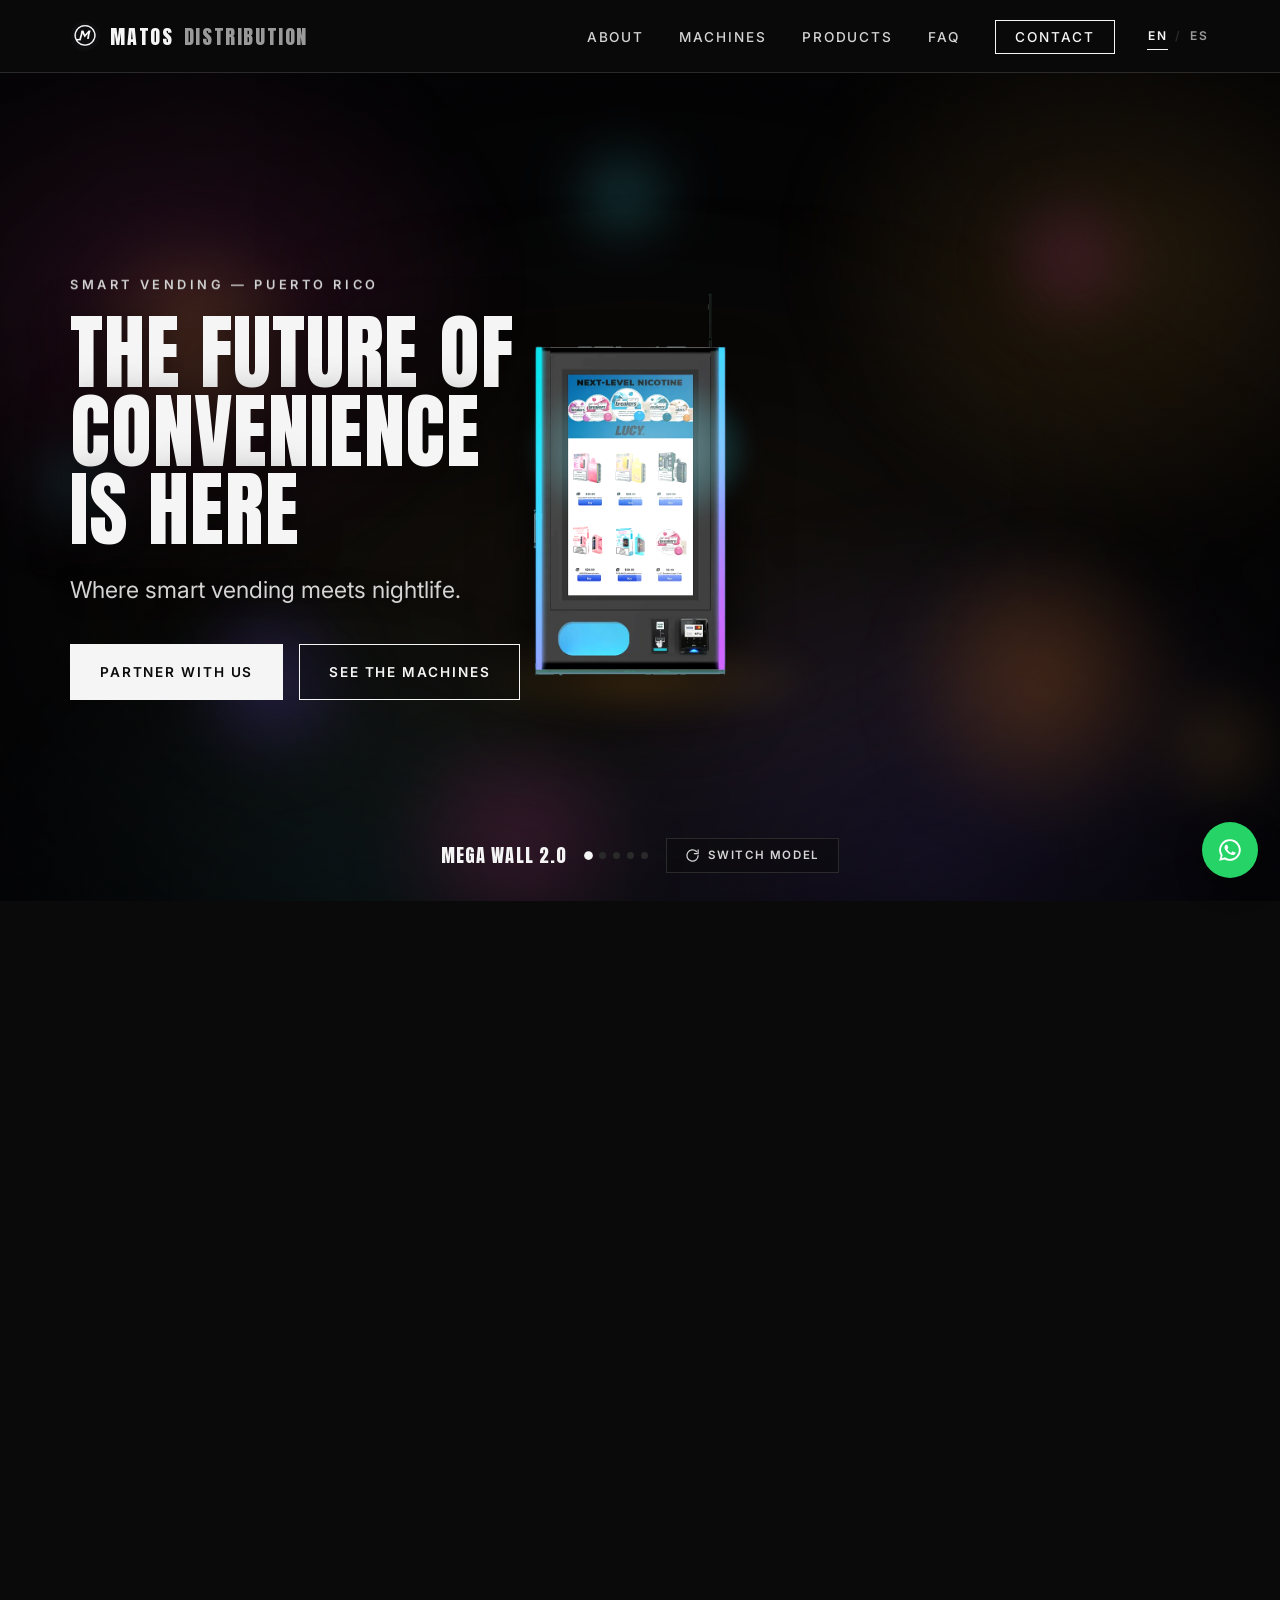
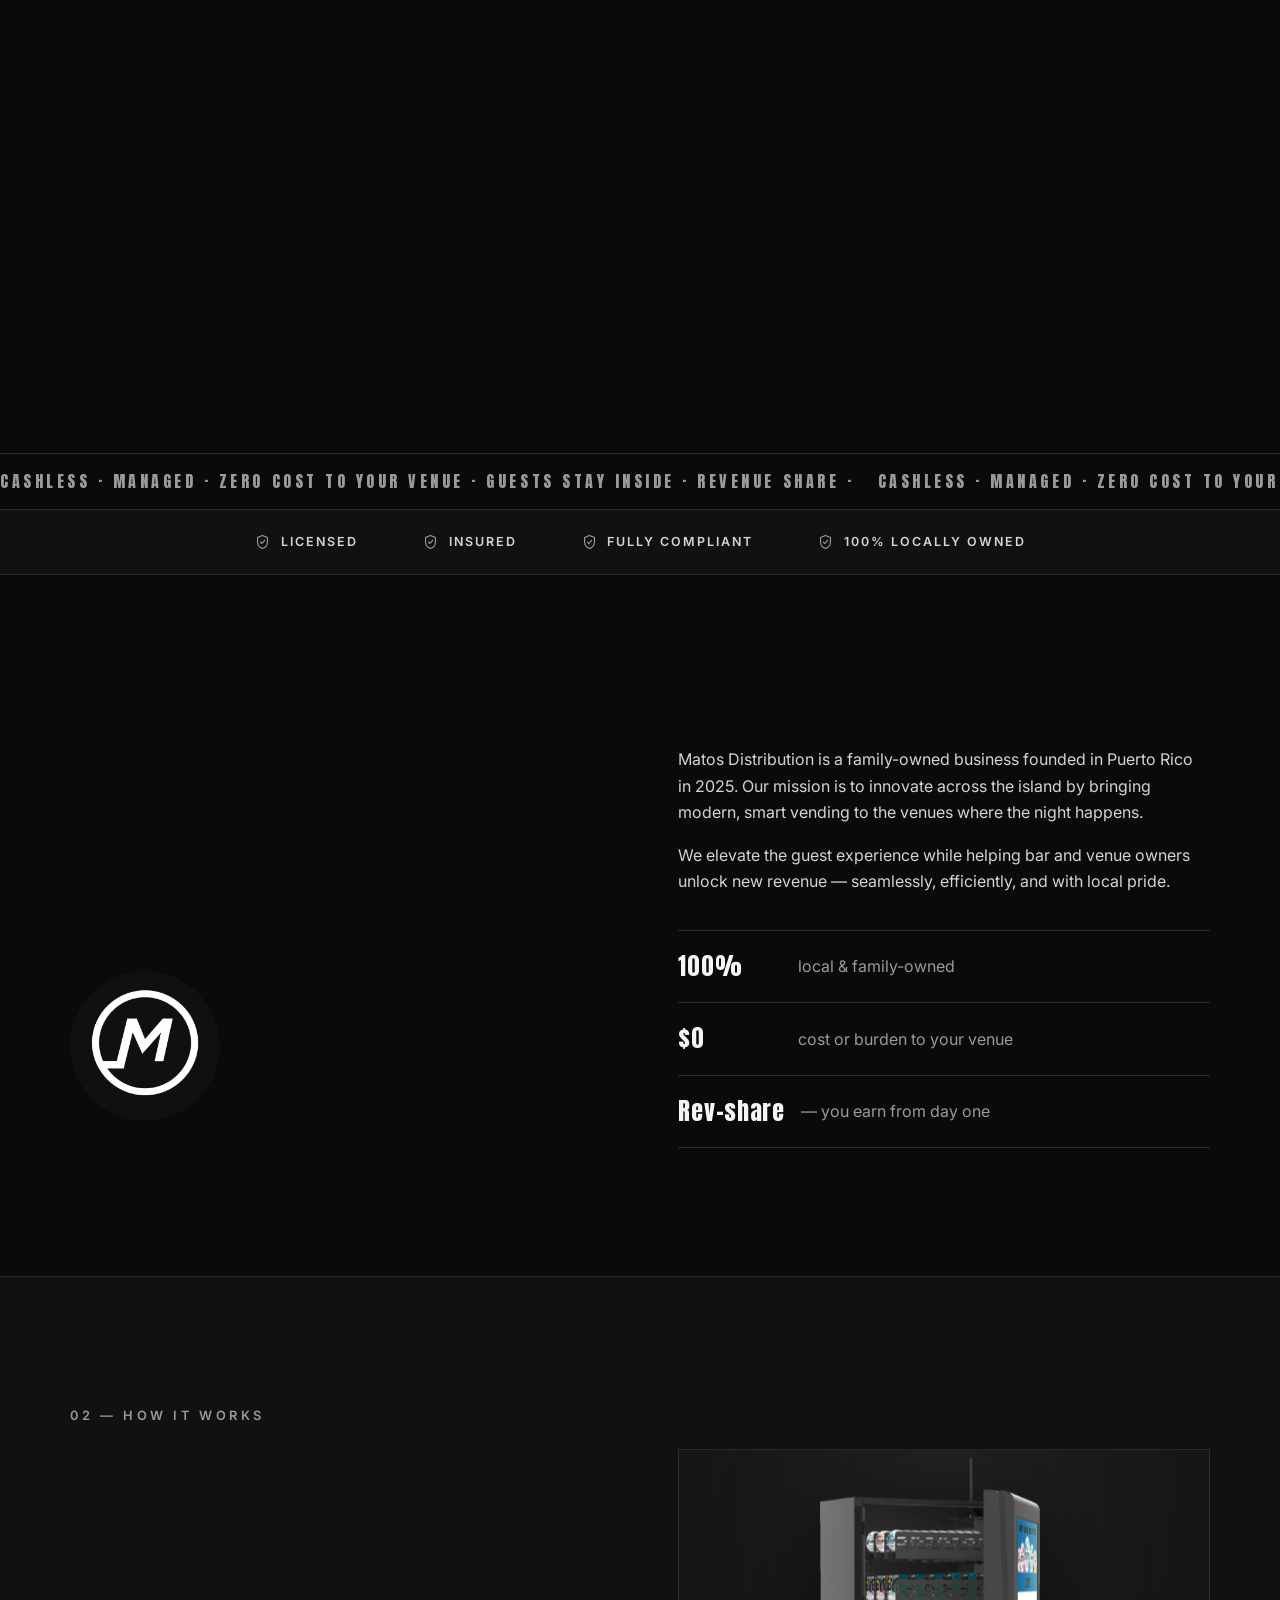
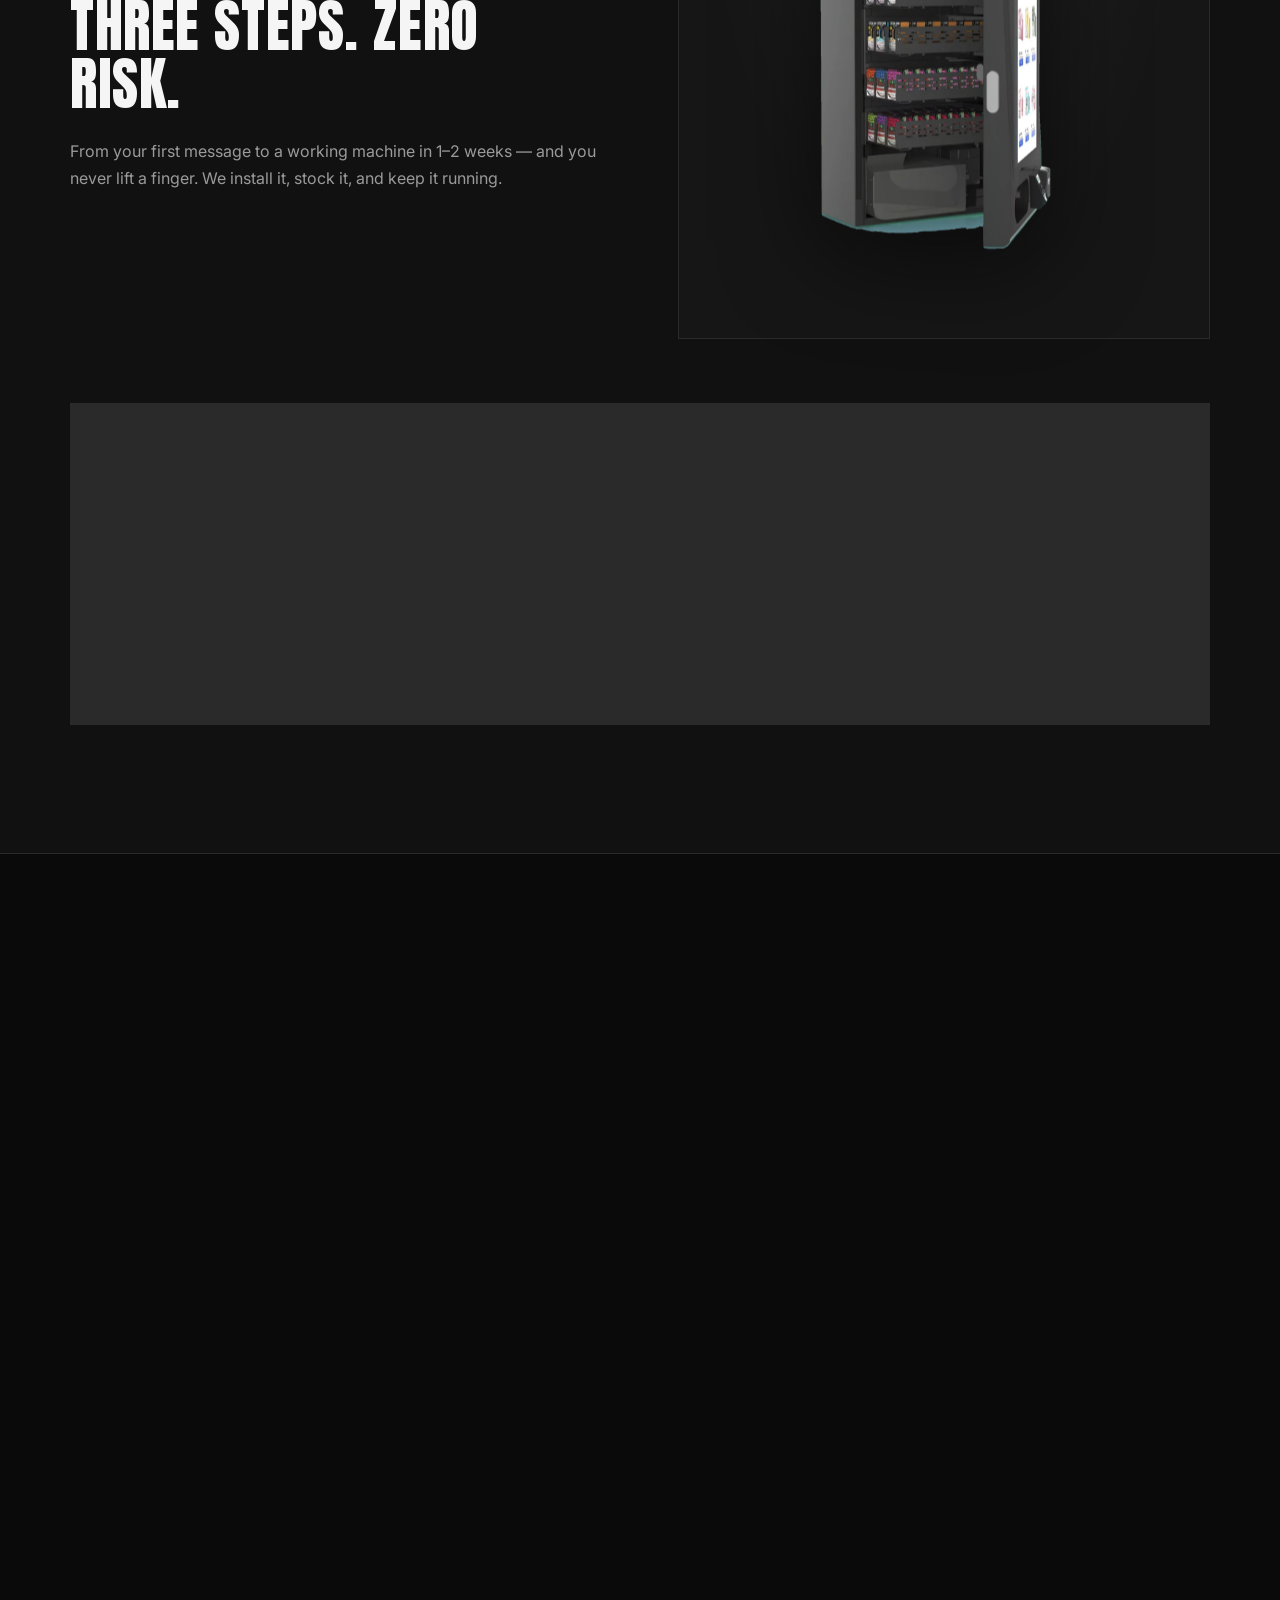
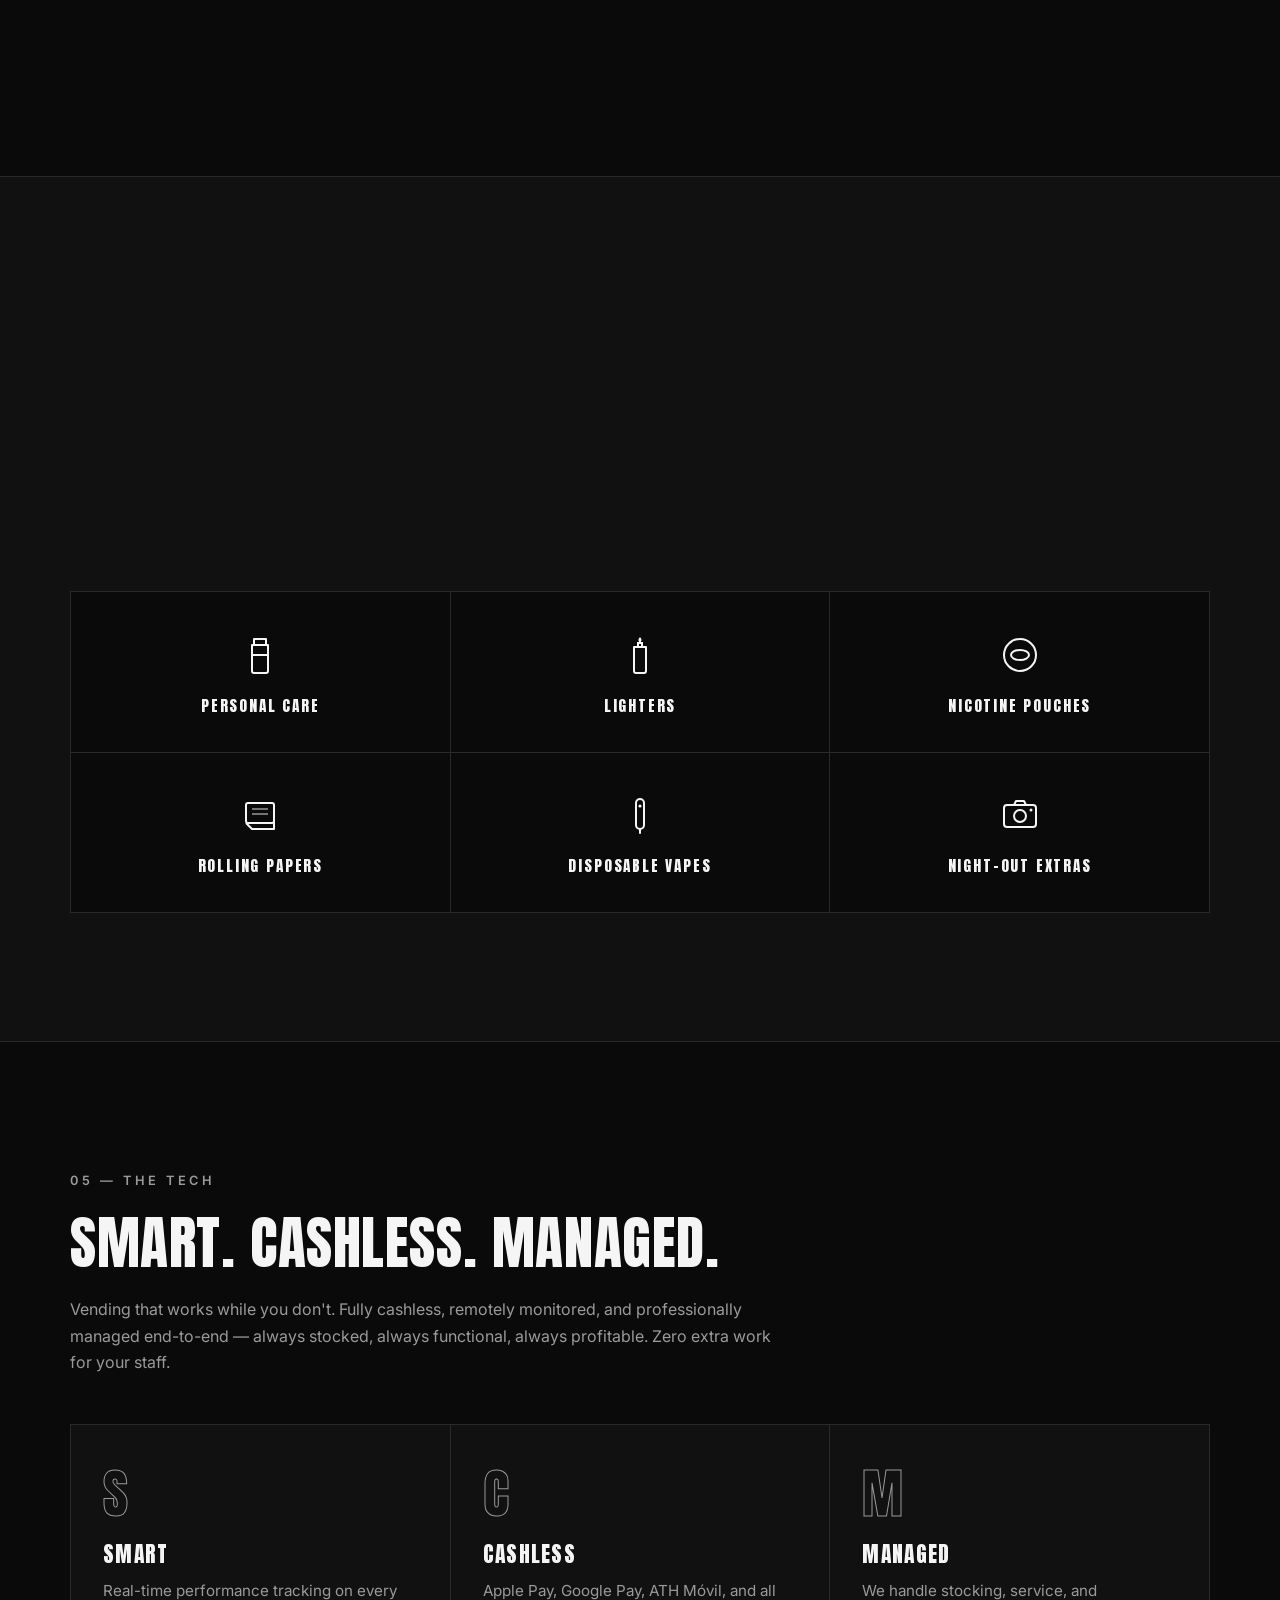
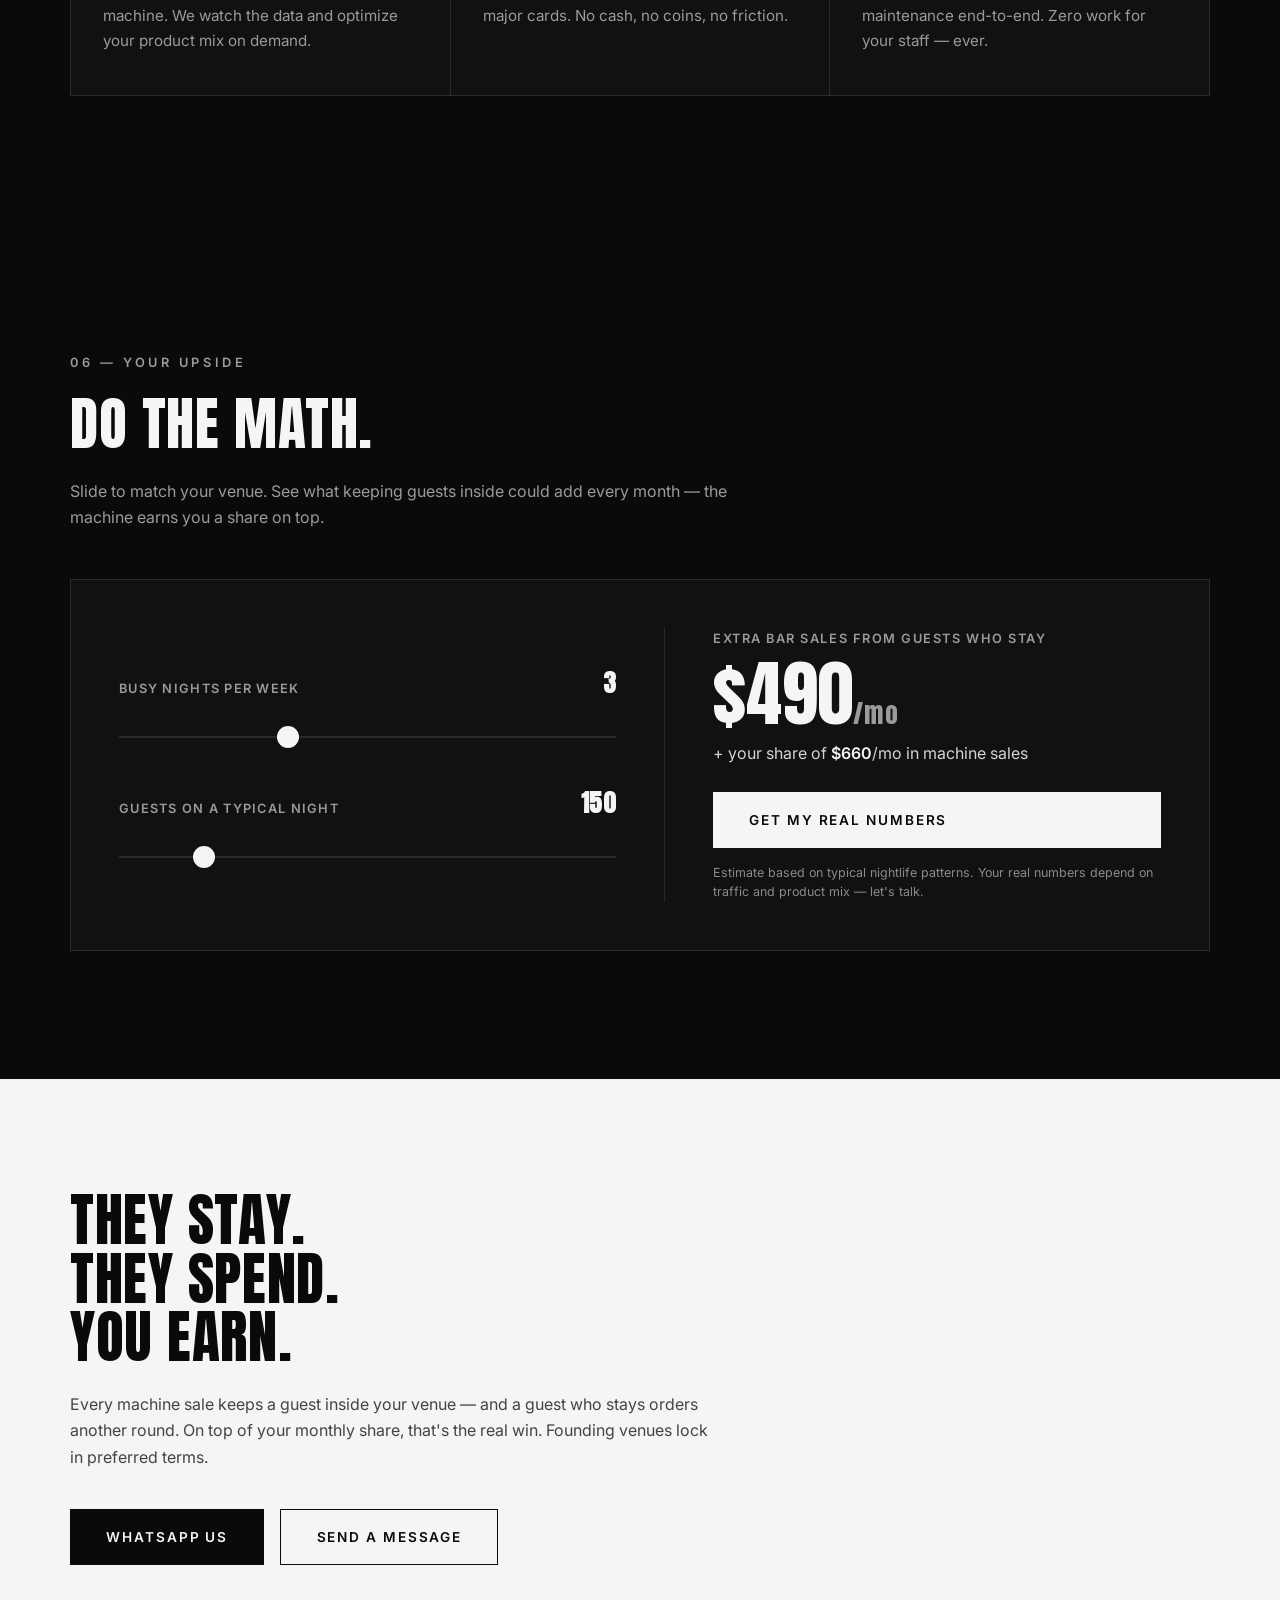
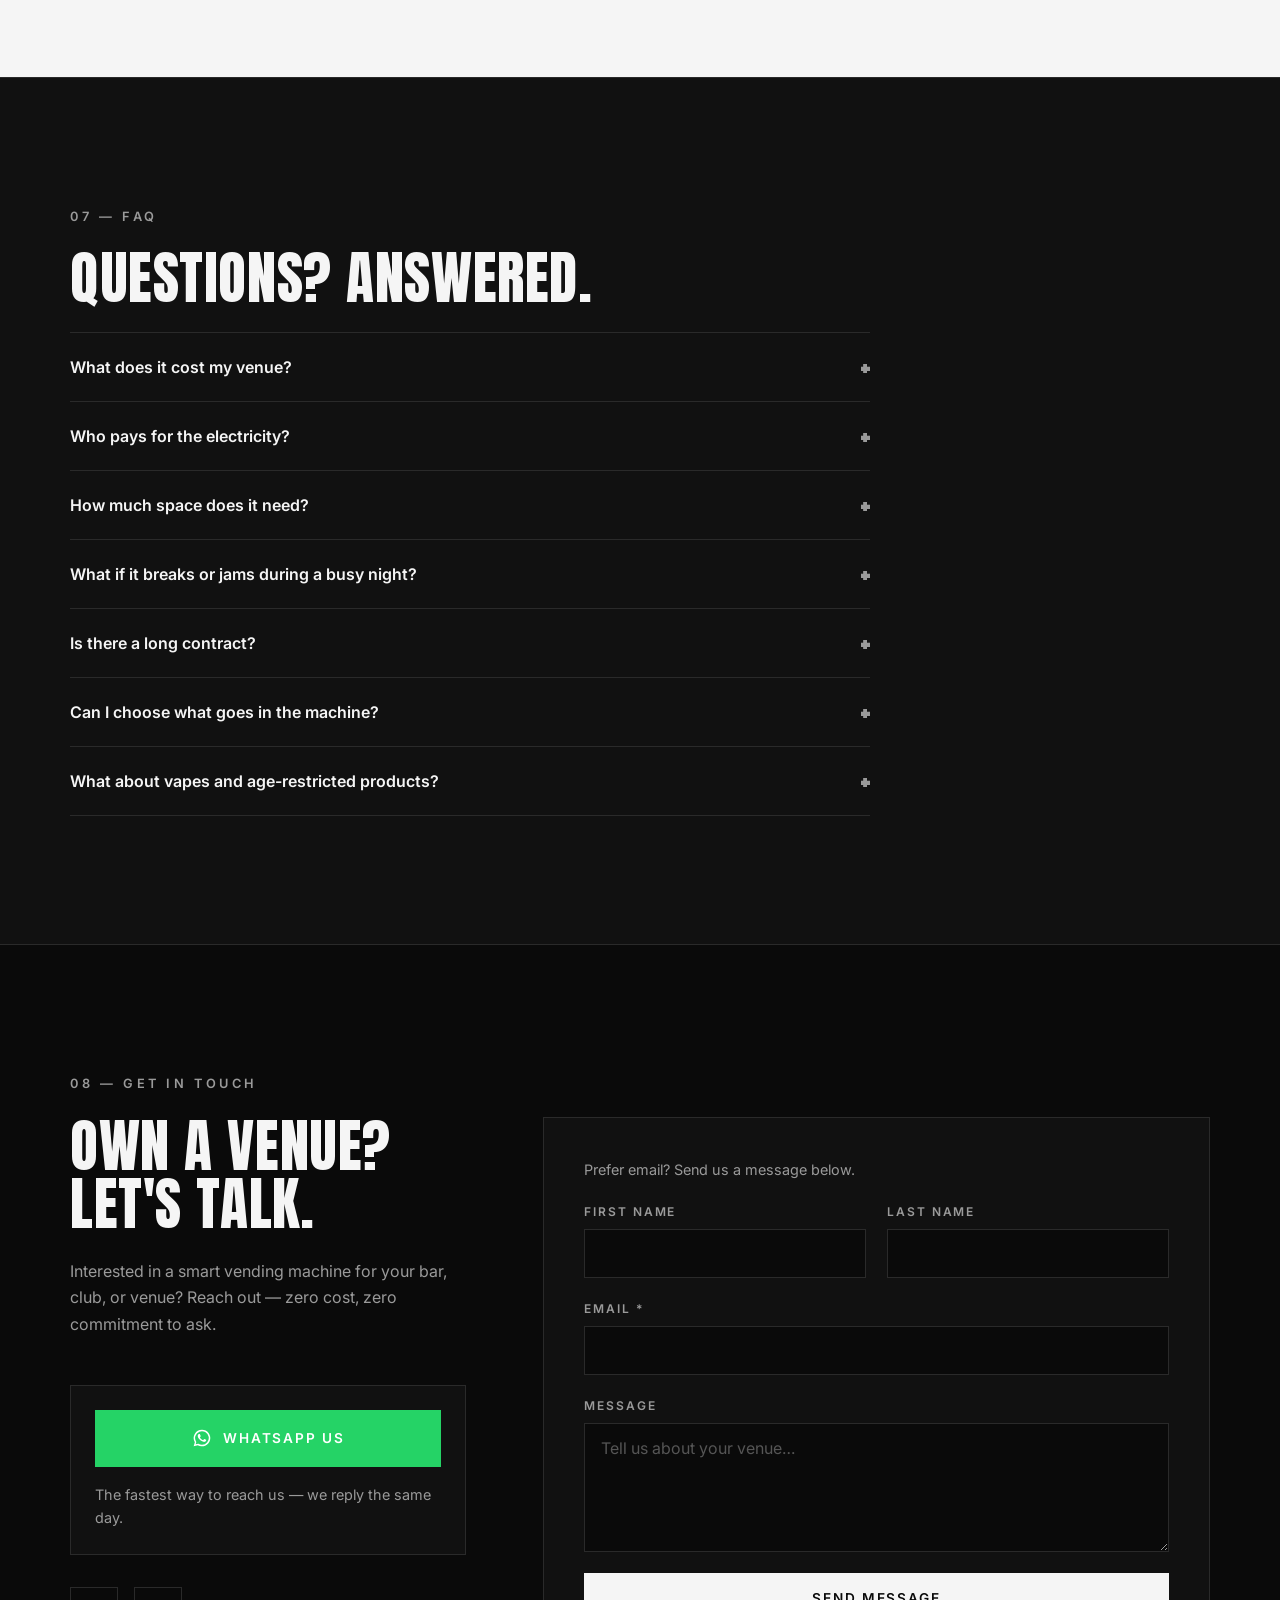
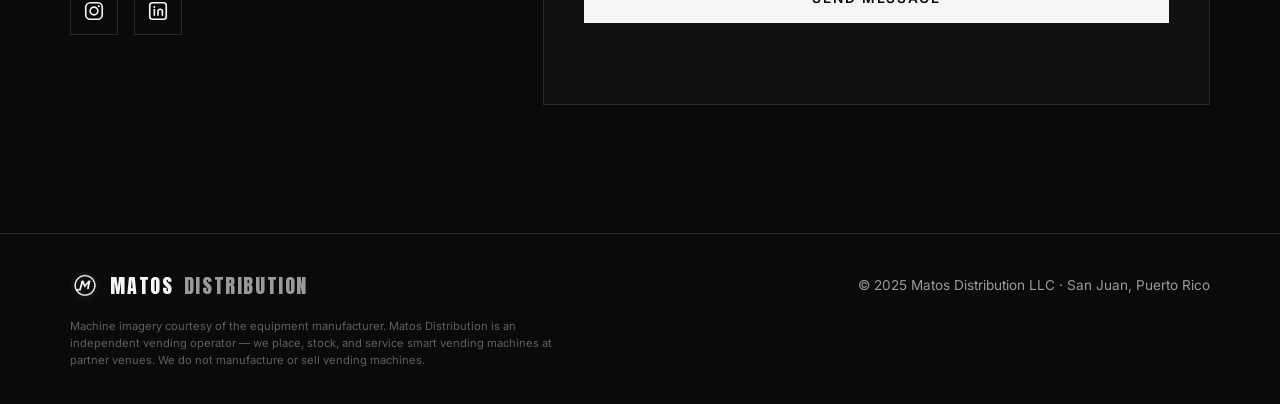
==== commit f65a5e67: "Hero Órbita v4: solid 3D body, no stray bar plank - Remove the foreground bar-counter plank (.orb-ba" ====
--- a/index.html
+++ b/index.html
@@ -143,7 +143,6 @@
             <div class="orb-bokeh orb-b6" aria-hidden="true"><i></i></div>
             <div class="orb-bokeh orb-b7" aria-hidden="true"><i></i></div>
             <div class="orb-bokeh orb-b8" aria-hidden="true"><i></i></div>
-            <div class="orb-bar-edge" aria-hidden="true"></div>
 
             <div class="orb-machine" data-model="0">
               <i class="orb-face orb-face-back" aria-hidden="true"></i><i class="orb-face orb-face-side" aria-hidden="true"></i><i class="orb-face orb-face-top" aria-hidden="true"></i><i class="orb-face orb-face-bottom" aria-hidden="true"></i>
--- a/styles.css
+++ b/styles.css
@@ -485,22 +485,6 @@
 .orb-b7 { width: 140px; height: 140px; color: var(--orb-amber);     left: 90%; top: 74%; transform: translateZ(120px); }
 .orb-b8 { width: 100px; height: 100px; color: var(--orb-cyan);      left: 2%;  top: 44%; transform: translateZ(-480px); }
 
-/* the bar counter you stand behind (near foreground) */
-.orb-bar-edge {
-  position: absolute;
-  left: -20%;
-  right: -20%;
-  bottom: -4%;
-  height: 34%;
-  transform: translateZ(300px) rotateX(74deg);
-  transform-origin: bottom center;
-  background: linear-gradient(180deg, rgba(20, 14, 10, 0) 0%, rgba(28, 18, 12, 0.7) 55%, rgba(8, 6, 5, 0.92) 100%);
-  box-shadow: 0 -1px 26px rgba(232, 161, 58, 0.18);
-  filter: blur(2px);
-  opacity: 0.9;
-  pointer-events: none;
-  will-change: transform, opacity;
-}
 
 /* --- the hero object AND the landing frame: machine, face-on, centered --- */
 .orb-machine {
@@ -545,7 +529,7 @@
   width: 100%;
   height: 100%;
   object-fit: contain;
-  filter: brightness(1.05) contrast(1.05) drop-shadow(0 34px 60px rgba(0, 0, 0, 0.8));
+  filter: brightness(1.05) contrast(1.05); /* grounded shadow lives on the back plate, so it never darkens the flank */
   will-change: filter;
   transition: opacity 0.18s ease;
 }
@@ -557,13 +541,13 @@
        (rotateY 0) the flank is edge-on and vanishes by itself. Front-face
        bounds come from each model's image (alpha bbox) via data-model. --- */
 .orb-machine {
-  --mx: 25.3%; --my: 17.5%; --mw: 44.6%; --mh: 76.1%; --mdr: 0.143; /* Mega Wall 2.0 — solid body (antenna excluded) */
+  --mx: 25.3%; --my: 17.5%; --mw: 44.6%; --mh: 76.1%; --mdr: 0.25; /* Mega Wall 2.0 — solid body (antenna excluded) */
   --md: calc(var(--mbox) * var(--mdr));                            /* depth (length) */
 }
-.orb-machine[data-model="1"] { --mx: 29.2%; --my: 12.6%; --mw: 41.4%; --mh: 77.5%; --mdr: 0.132; } /* Slim Wall */
-.orb-machine[data-model="2"] { --mx: 25.4%; --my: 15.6%; --mw: 47.1%; --mh: 71.3%; --mdr: 0.151; } /* Mini Wall */
-.orb-machine[data-model="3"] { --mx: 29.8%; --my: 11.9%; --mw: 40.0%; --mh: 78.2%; --mdr: 0.128; } /* Slim Tower */
-.orb-machine[data-model="4"] { --mx: 26.6%; --my: 8.5%;  --mw: 46.7%; --mh: 83.7%; --mdr: 0.149; } /* Weather Wall */
+.orb-machine[data-model="1"] { --mx: 29.2%; --my: 12.6%; --mw: 41.4%; --mh: 77.5%; --mdr: 0.23; } /* Slim Wall */
+.orb-machine[data-model="2"] { --mx: 25.4%; --my: 15.6%; --mw: 47.1%; --mh: 71.3%; --mdr: 0.26; } /* Mini Wall */
+.orb-machine[data-model="3"] { --mx: 29.8%; --my: 11.9%; --mw: 40.0%; --mh: 78.2%; --mdr: 0.22; } /* Slim Tower */
+.orb-machine[data-model="4"] { --mx: 26.6%; --my: 8.5%;  --mw: 46.7%; --mh: 83.7%; --mdr: 0.26; } /* Weather Wall */
 .orb-face {
   position: absolute;
   display: block;
@@ -573,15 +557,18 @@
 .orb-face-back {
   left: var(--mx); top: var(--my); width: var(--mw); height: var(--mh);
   transform: translateZ(calc(-1 * var(--md)));
-  background: #0a0a0c;
+  background: #0c0c10;
   border-radius: 6px;
+  box-shadow: 0 34px 60px rgba(0, 0, 0, 0.8); /* the machine's grounded shadow */
 }
 .orb-face-side {
   left: calc(var(--mx) + var(--mw)); top: var(--my); width: var(--md); height: var(--mh);
   transform-origin: left center;
   transform: rotateY(90deg);
-  background: linear-gradient(90deg, #1b1b20 0%, #0c0c0f 55%, #08080a 100%);
-  box-shadow: inset 1px 0 0 rgba(215, 230, 255, 0.09);
+  background:
+    linear-gradient(90deg, rgba(232, 161, 58, 0.12), rgba(232, 161, 58, 0) 55%), /* warm bar light */
+    linear-gradient(90deg, #5c5c68 0%, #36363f 48%, #262630 90%, #4a4a56 100%);
+  box-shadow: inset 2px 0 0 rgba(255, 90, 225, 0.8), inset 0 0 0 1px rgba(255, 255, 255, 0.06); /* LED edge continues around the corner */
 }
 .orb-face-top,
 .orb-face-bottom {
@@ -590,8 +577,8 @@
   transform: rotateX(-90deg);
   backface-visibility: visible; /* seen from their reverse side */
 }
-.orb-face-top    { top: var(--my); background: #15151a; }
-.orb-face-bottom { top: calc(var(--my) + var(--mh)); background: #050506; }
+.orb-face-top    { top: var(--my); background: linear-gradient(180deg, #454550 0%, #30303a 85%, #4a4a56 100%); }
+.orb-face-bottom { display: none; } /* never seen from this camera; it read as a dark line under the bezel */
 .orb-screen-wake {
   position: absolute;
   left: 50%;
@@ -755,7 +742,7 @@
       animation-range: cover 30% cover 62%;
     }
     @keyframes orb-turn {
-      from { transform: rotateY(-40deg) rotateX(6deg); }
+      from { transform: rotateY(-48deg) rotateX(10deg); }
       to   { transform: rotateY(0deg) rotateX(0deg); }
     }
 
@@ -766,7 +753,7 @@
       animation-range: cover 30% cover 62%;
     }
     @keyframes orb-dolly {
-      from { transform: translate(-50%, -50%) translateZ(-380px) scale(0.9); }
+      from { transform: translate(-50%, -50%) translateZ(-120px) scale(0.96); } /* starts closer so the whole unit reads from frame one */
       to   { transform: translate(-50%, -50%) translateZ(10px) scale(1); }
     }
 
@@ -793,15 +780,6 @@
     @keyframes orb-drift-r  { from { translate: 0 0; } to { translate: 34% 6%; } }
     @keyframes orb-drift-up { from { translate: 0 0; } to { translate: 0 -30%; } }
 
-    .orb-bar-edge {
-      animation: orb-bar-settle linear both;
-      animation-timeline: --orbit;
-      animation-range: cover 31% cover 62%;
-    }
-    @keyframes orb-bar-settle {
-      from { opacity: 0.95; transform: translateZ(360px) rotateX(80deg); }
-      to   { opacity: 0.5;  transform: translateZ(300px) rotateX(74deg); }
-    }
 
     .orb-room {
       animation: orb-room-settle linear both;
@@ -820,8 +798,8 @@
       animation-range: cover 50% cover 62%;
     }
     @keyframes orb-screen-power {
-      from { filter: brightness(0.72) contrast(1.02) drop-shadow(0 34px 60px rgba(0, 0, 0, 0.8)); }
-      to   { filter: brightness(1.08) contrast(1.06) drop-shadow(0 34px 60px rgba(0, 0, 0, 0.8)); }
+      from { filter: brightness(0.92) contrast(1.03); }
+      to   { filter: brightness(1.08) contrast(1.06); }
     }
     .orb-screen-wake {
       animation: orb-wake-glow linear both;
@@ -997,7 +975,6 @@
   .orb-machine,
   .orb-bokeh,
   .orb-b1, .orb-b5, .orb-b7,
-  .orb-bar-edge,
   .orb-room,
   .orb-machine .machine-img,
   .orb-screen-wake,
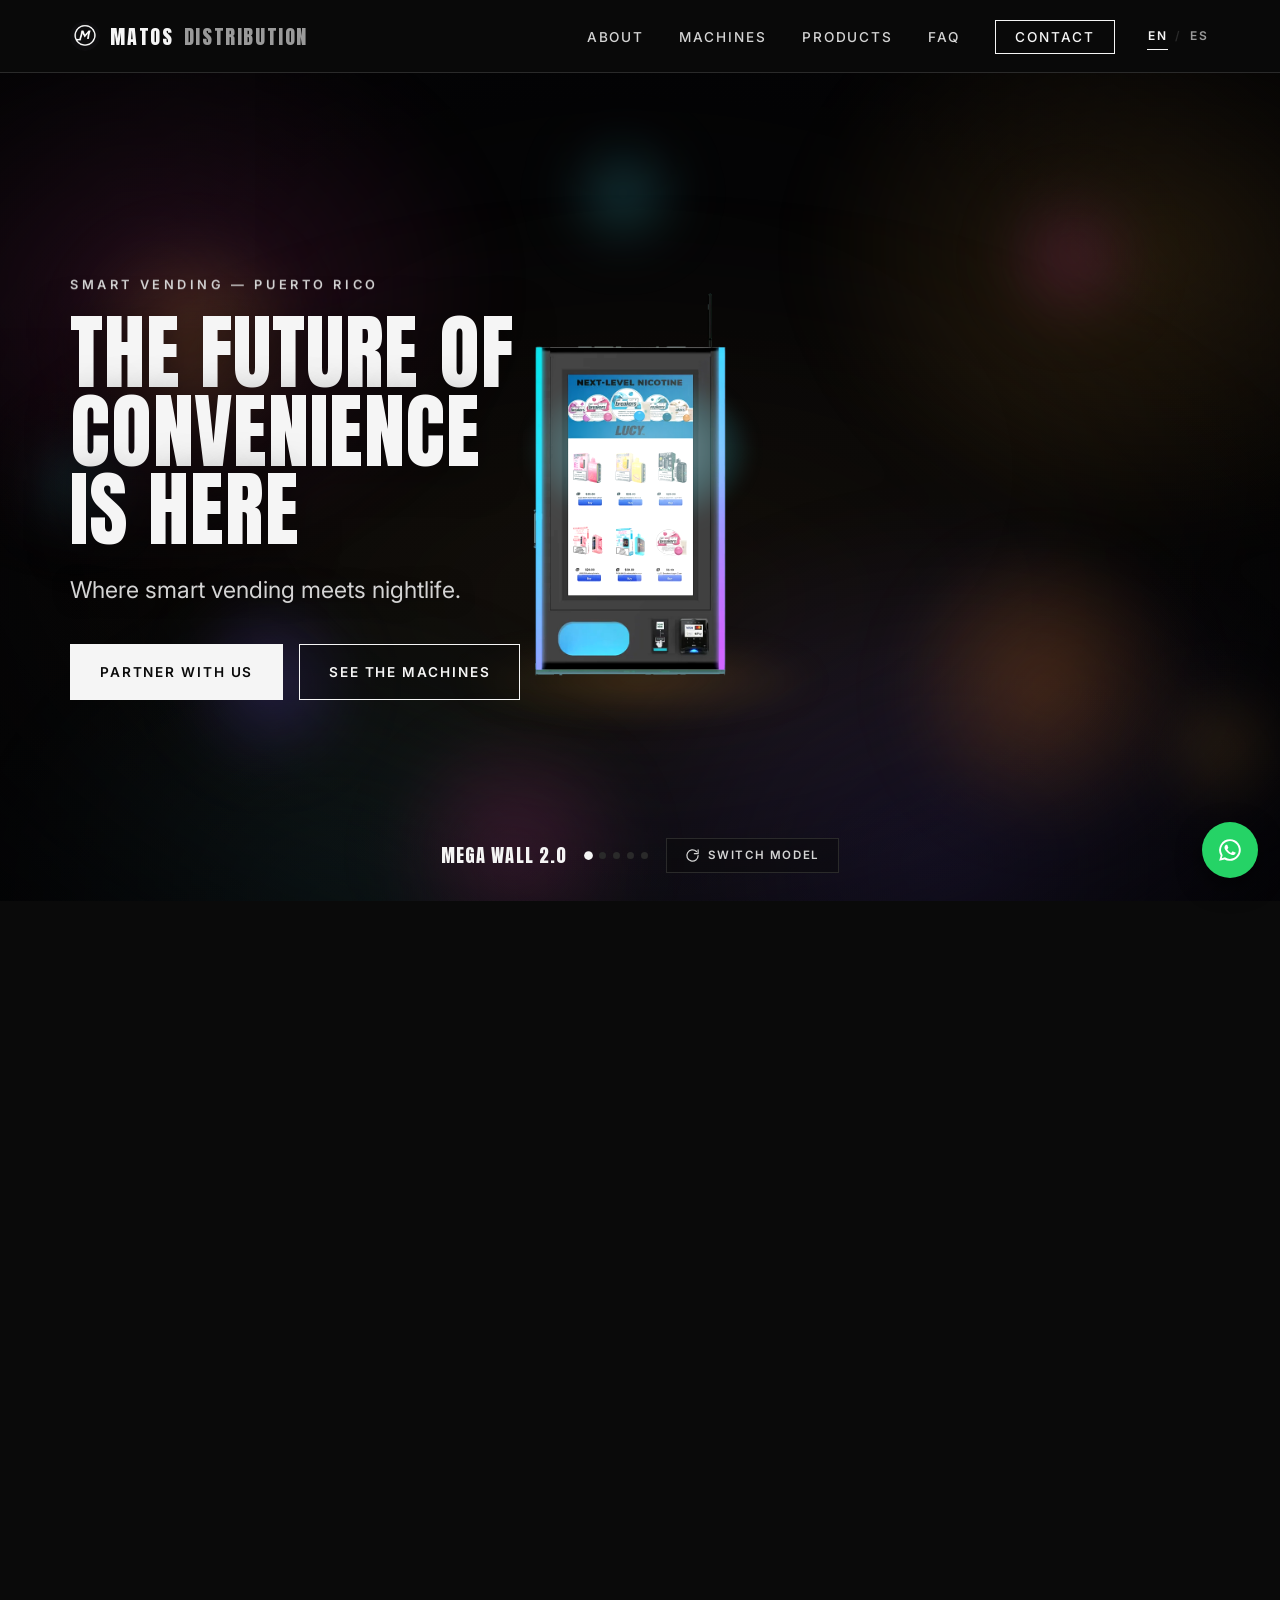
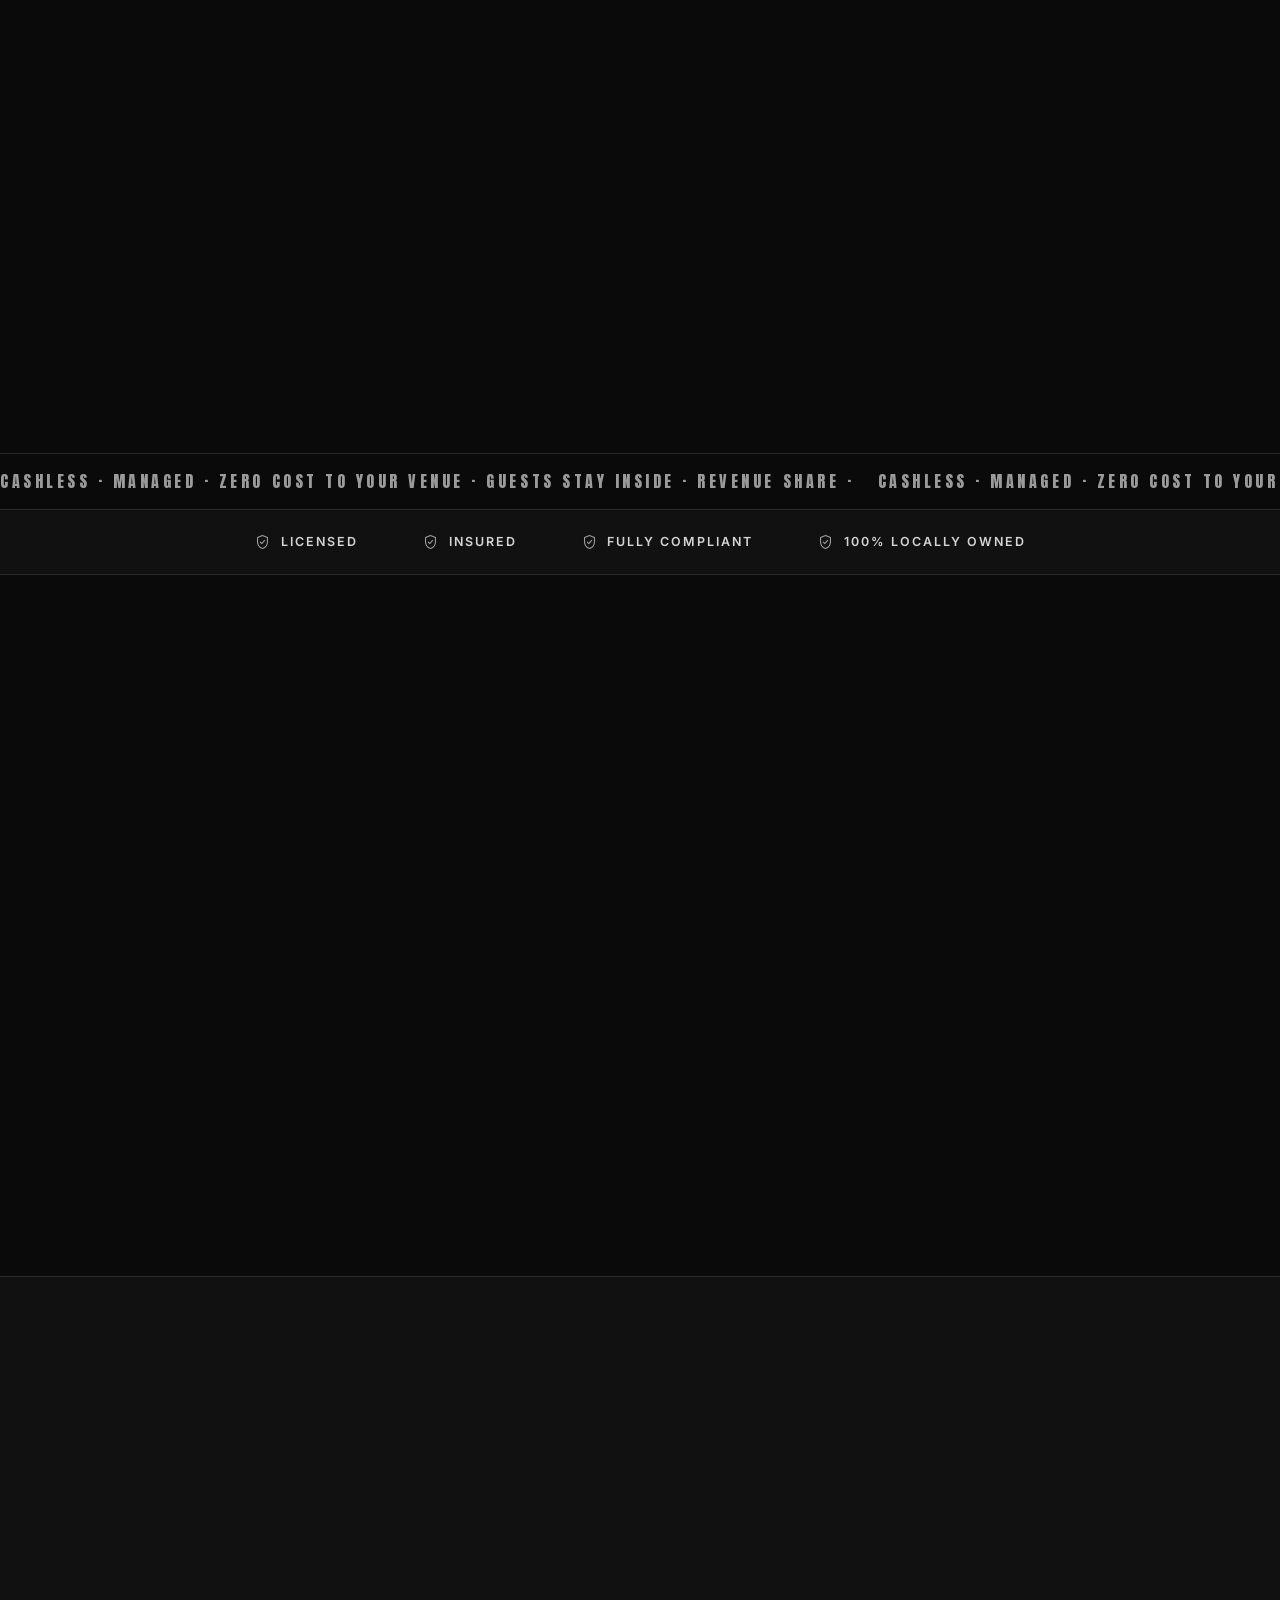
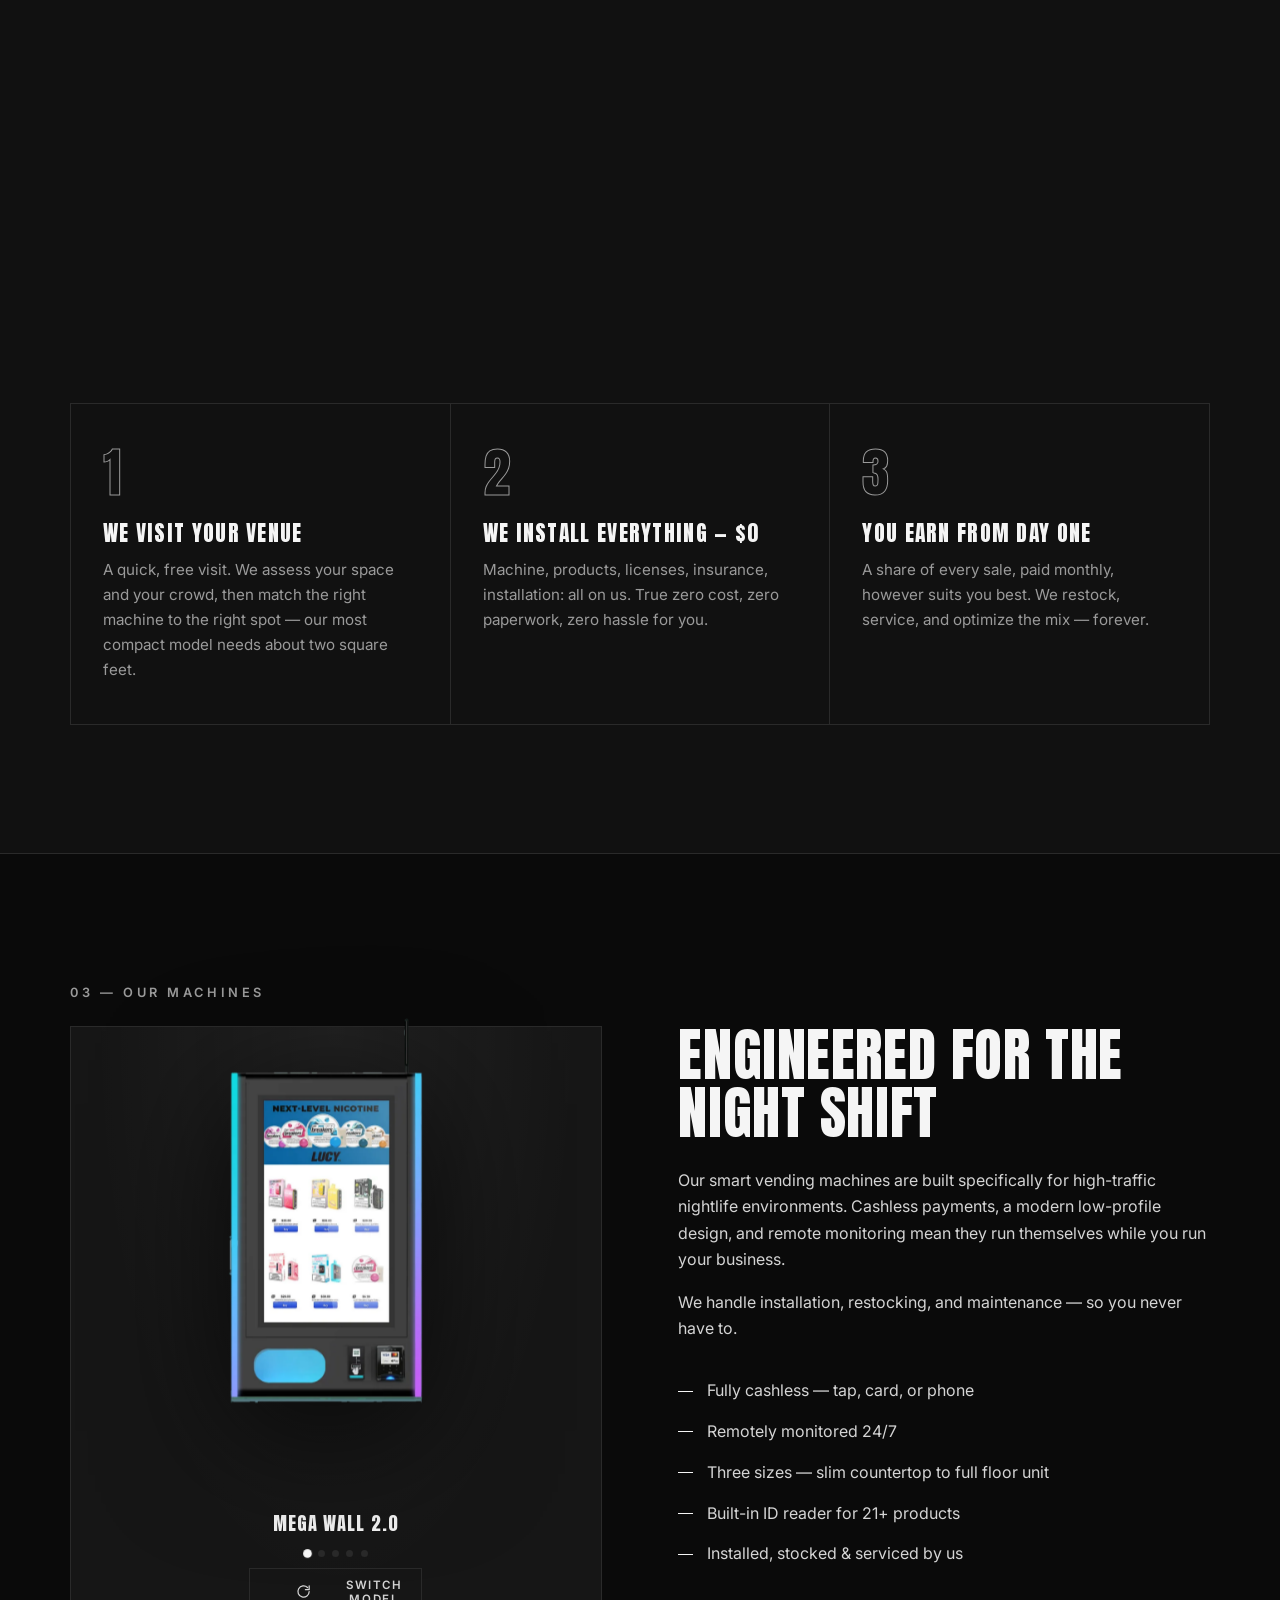
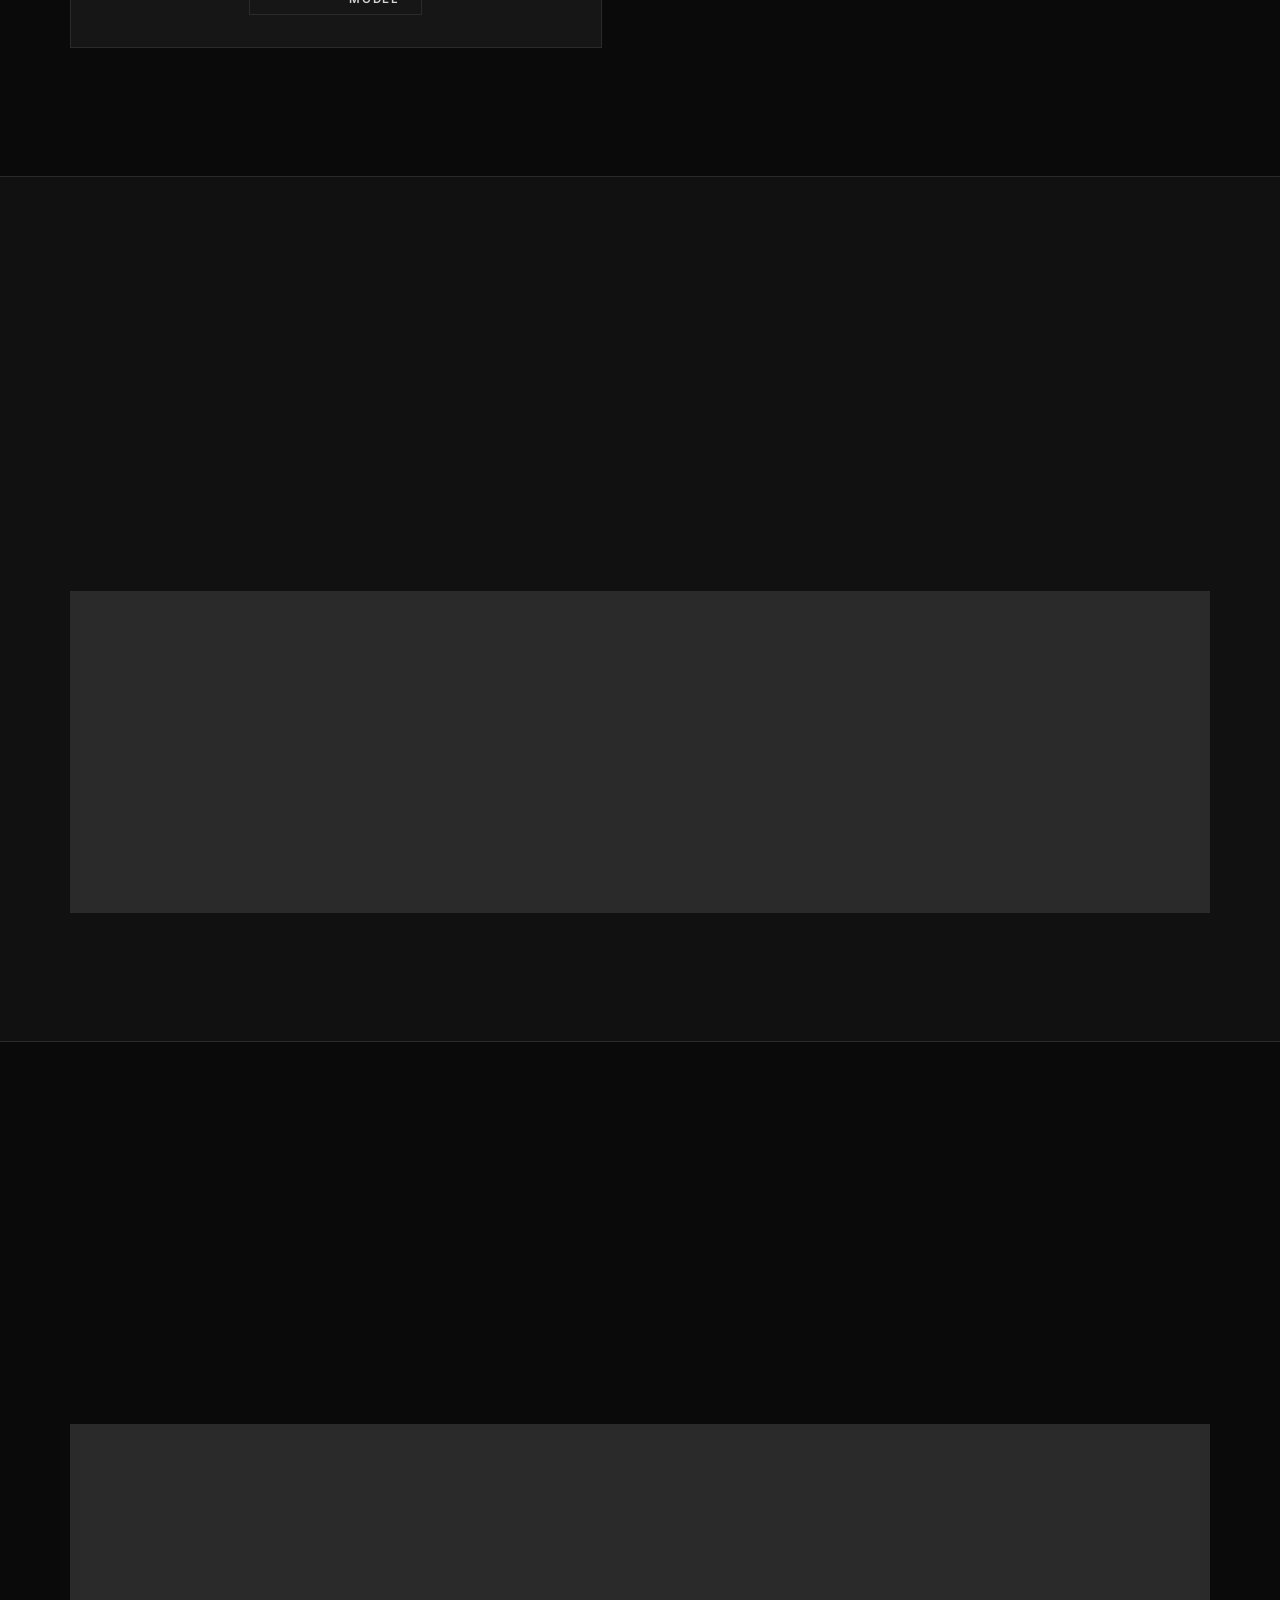
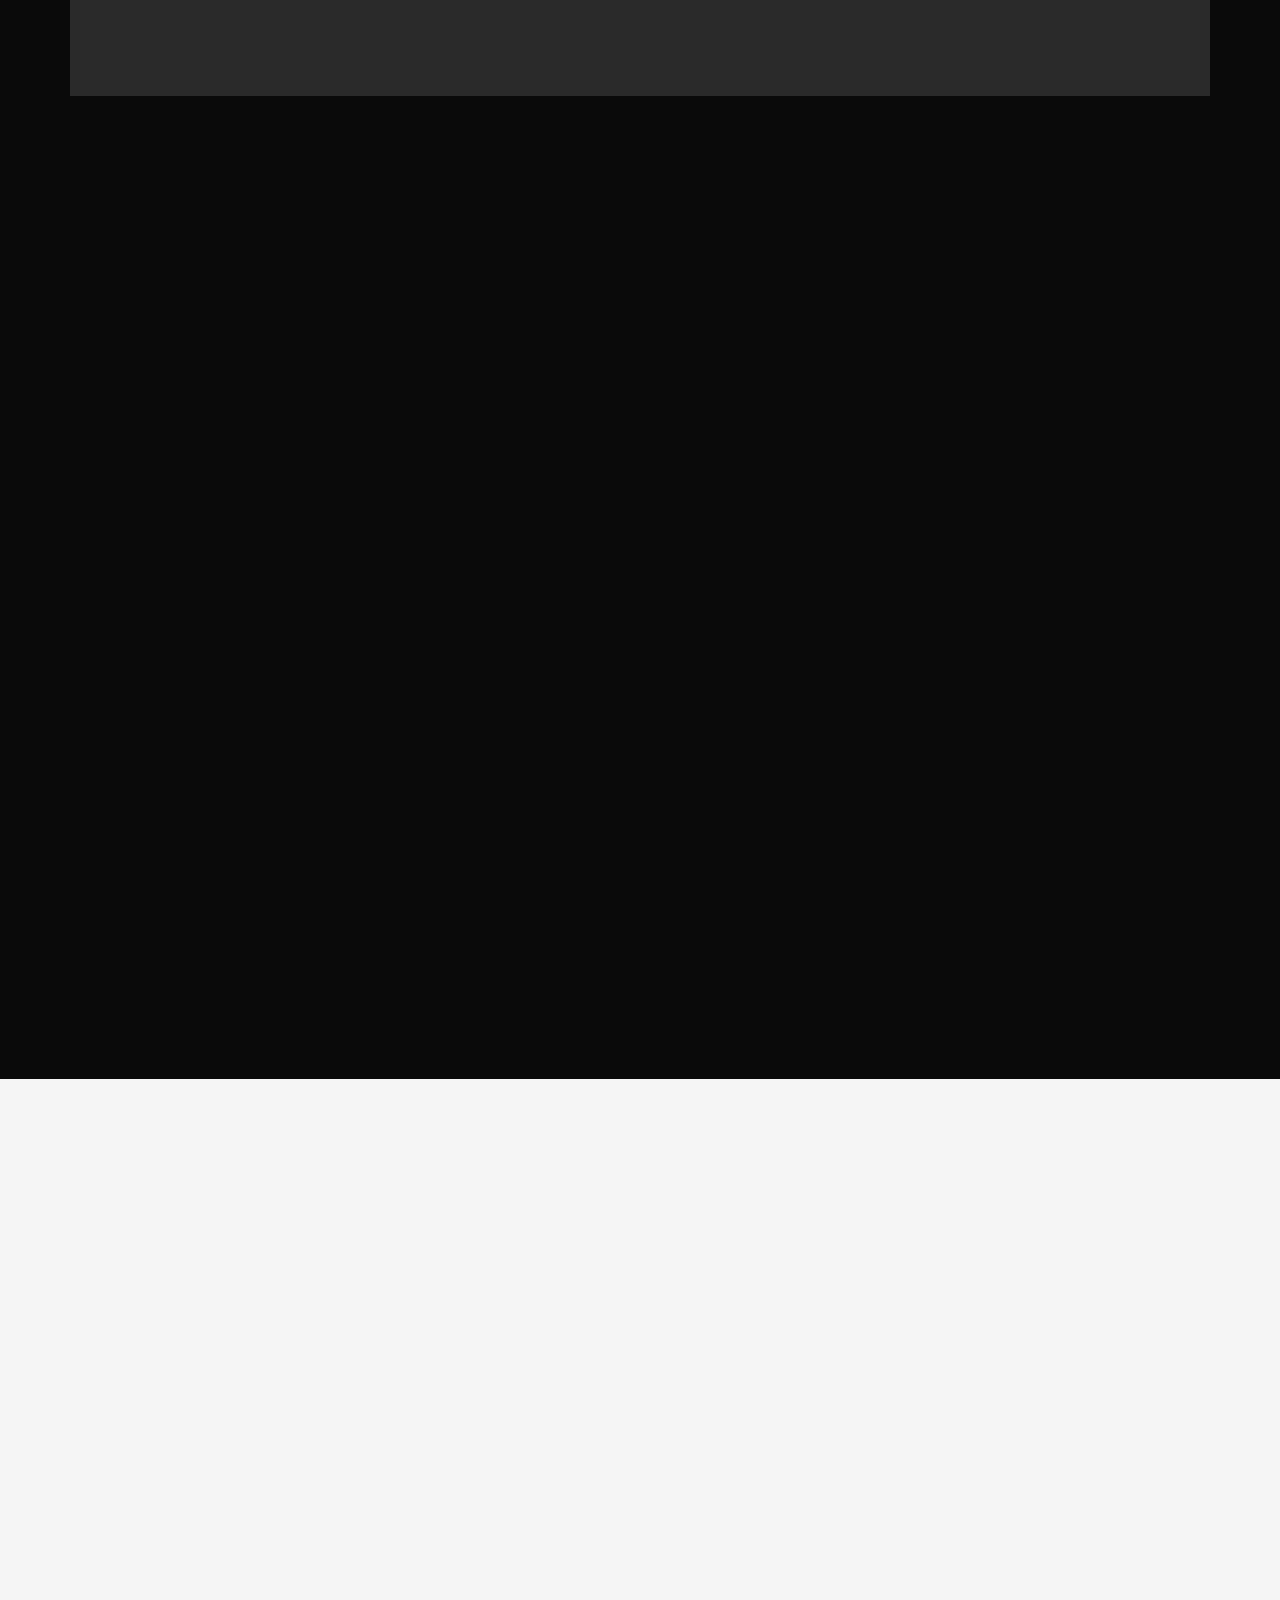
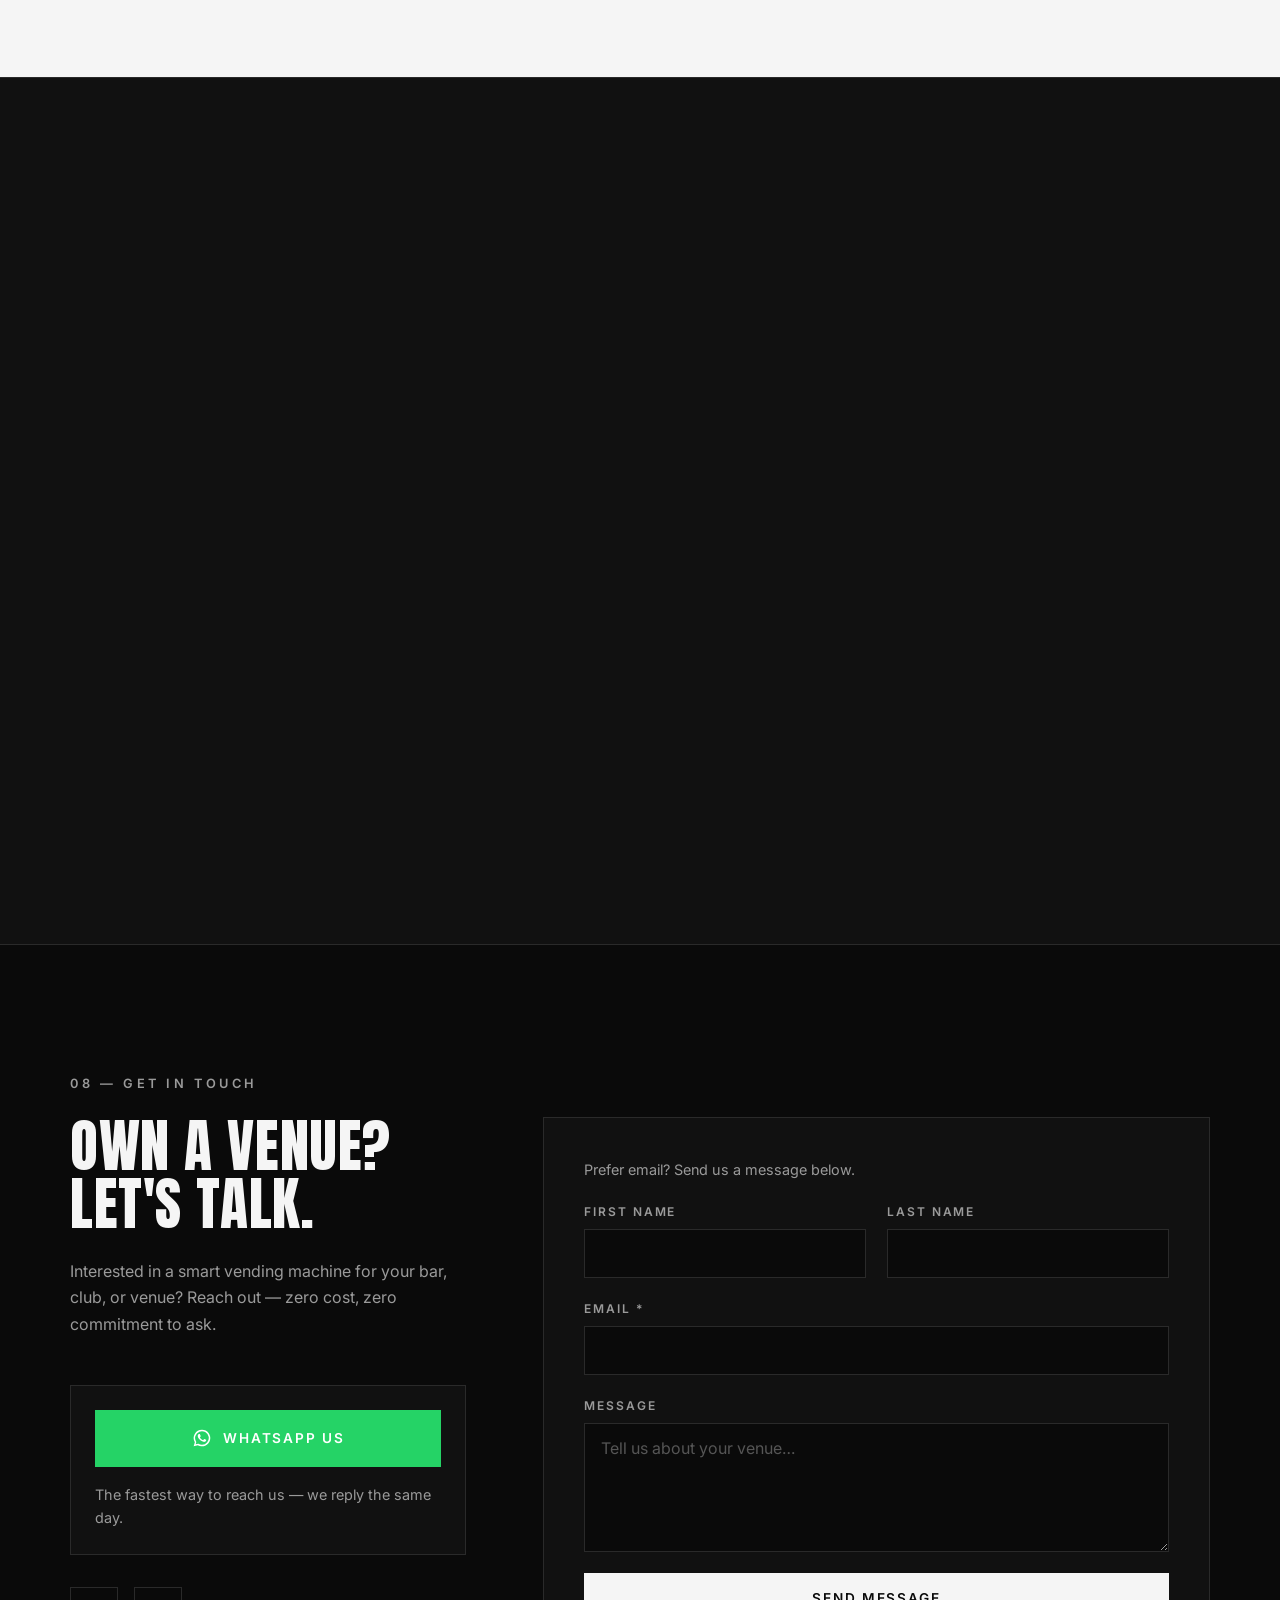
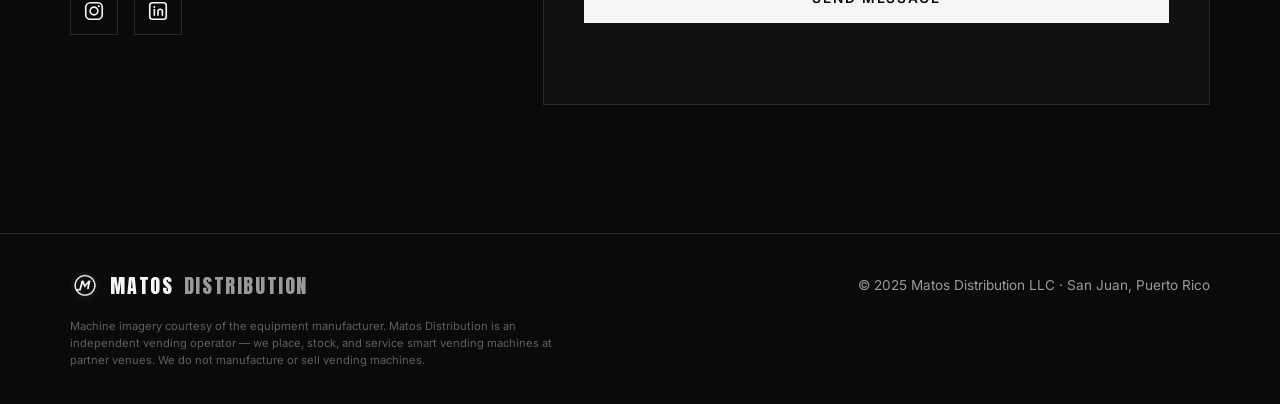
==== commit 8895c1cd: "Hero Órbita v5: real 3/4 product photo replaces the CSS box - New assets/machine-angle.webp: manufac" ====
--- a/index.html
+++ b/index.html
@@ -36,6 +36,7 @@
   <!-- Fonts: Anton self-hosted (preloaded — it renders the headline), Inter from Google -->
   <link rel="preload" href="/assets/fonts/anton-latin.woff2" as="font" type="font/woff2" crossorigin>
   <link rel="preload" href="/assets/machine-front.webp" as="image">
+  <link rel="preload" href="/assets/machine-angle.webp" as="image">
   <link rel="preconnect" href="https://fonts.googleapis.com">
   <link rel="preconnect" href="https://fonts.gstatic.com" crossorigin>
   <link href="https://fonts.googleapis.com/css2?family=Inter:wght@400;500;600&display=swap" rel="stylesheet">
@@ -144,14 +145,17 @@
             <div class="orb-bokeh orb-b7" aria-hidden="true"><i></i></div>
             <div class="orb-bokeh orb-b8" aria-hidden="true"><i></i></div>
 
-            <div class="orb-machine" data-model="0">
-              <i class="orb-face orb-face-back" aria-hidden="true"></i><i class="orb-face orb-face-side" aria-hidden="true"></i><i class="orb-face orb-face-top" aria-hidden="true"></i><i class="orb-face orb-face-bottom" aria-hidden="true"></i>
-              <div class="orb-glowpool" aria-hidden="true"></div>
-              <button type="button" class="orb-machine-btn" data-machine-advance aria-label="Show another machine model">
-                <img class="machine-img" data-machine-img src="/assets/machine-front.webp" alt="Mega Wall 2.0 smart vending machine with a lit touchscreen" width="1040" height="1040" fetchpriority="high">
-              </button>
-              <div class="orb-screen-wake" aria-hidden="true"></div>
-            </div>
+          </div>
+
+          <!-- the machine sits OUTSIDE the rotating stage: the 3/4 photo carries its own perspective,
+               so it stays face-on while the room orbits; only the dolly (translateZ/scale) animates it -->
+          <div class="orb-machine" data-model="0">
+            <div class="orb-glowpool" aria-hidden="true"></div>
+            <button type="button" class="orb-machine-btn" data-machine-advance aria-label="Show another machine model">
+              <img class="machine-img" data-machine-img src="/assets/machine-front.webp" alt="Mega Wall 2.0 smart vending machine with a lit touchscreen" width="1040" height="1040" fetchpriority="high">
+              <img class="orb-angle" src="/assets/machine-angle.webp" alt="" aria-hidden="true" width="1400" height="1400" fetchpriority="high" decoding="async">
+            </button>
+            <div class="orb-screen-wake" aria-hidden="true"></div>
           </div>
 
           <!-- focus vignette -->
--- a/styles.css
+++ b/styles.css
@@ -489,6 +489,7 @@
 /* --- the hero object AND the landing frame: machine, face-on, centered --- */
 .orb-machine {
   position: absolute;
+  z-index: 3; /* above the orbiting lights; lives outside the rotating stage */
   left: 50%;
   top: 50%;
   --mbox: min(78vw, 430px);
@@ -535,50 +536,23 @@
 }
 .orb-machine-btn:hover .machine-img { opacity: 0.92; }
 
-/* --- machine VOLUME: back plate + right flank + top/bottom faces, so the
-       unit reads as a real box (not a flat cutout) while the camera is
-       off-axis. Faces share the machine's preserve-3d space; at the landing
-       (rotateY 0) the flank is edge-on and vanishes by itself. Front-face
-       bounds come from each model's image (alpha bbox) via data-model. --- */
-.orb-machine {
-  --mx: 25.3%; --my: 17.5%; --mw: 44.6%; --mh: 76.1%; --mdr: 0.25; /* Mega Wall 2.0 — solid body (antenna excluded) */
-  --md: calc(var(--mbox) * var(--mdr));                            /* depth (length) */
-}
-.orb-machine[data-model="1"] { --mx: 29.2%; --my: 12.6%; --mw: 41.4%; --mh: 77.5%; --mdr: 0.23; } /* Slim Wall */
-.orb-machine[data-model="2"] { --mx: 25.4%; --my: 15.6%; --mw: 47.1%; --mh: 71.3%; --mdr: 0.26; } /* Mini Wall */
-.orb-machine[data-model="3"] { --mx: 29.8%; --my: 11.9%; --mw: 40.0%; --mh: 78.2%; --mdr: 0.22; } /* Slim Tower */
-.orb-machine[data-model="4"] { --mx: 26.6%; --my: 8.5%;  --mw: 46.7%; --mh: 83.7%; --mdr: 0.26; } /* Weather Wall */
-.orb-face {
-  position: absolute;
-  display: block;
+/* --- the real 3/4 product photo (manufacturer shot, background removed).
+       Shown while the camera is off-axis, cross-fades into the front photo
+       mid-orbit so the landing (and the model switcher) keep the front image.
+       Only the Mega Wall 2.0 has this angle; other models start front-on. --- */
+.orb-angle {
+  position: absolute;
+  inset: 0;
+  width: 100%;
+  height: 100%;
+  object-fit: contain;
+  transform: translateY(3.8%); /* aligns its body with the front photo's body */
+  opacity: 0;                  /* base = landed: hidden */
   pointer-events: none;
-  backface-visibility: hidden;
-}
-.orb-face-back {
-  left: var(--mx); top: var(--my); width: var(--mw); height: var(--mh);
-  transform: translateZ(calc(-1 * var(--md)));
-  background: #0c0c10;
-  border-radius: 6px;
-  box-shadow: 0 34px 60px rgba(0, 0, 0, 0.8); /* the machine's grounded shadow */
-}
-.orb-face-side {
-  left: calc(var(--mx) + var(--mw)); top: var(--my); width: var(--md); height: var(--mh);
-  transform-origin: left center;
-  transform: rotateY(90deg);
-  background:
-    linear-gradient(90deg, rgba(232, 161, 58, 0.12), rgba(232, 161, 58, 0) 55%), /* warm bar light */
-    linear-gradient(90deg, #5c5c68 0%, #36363f 48%, #262630 90%, #4a4a56 100%);
-  box-shadow: inset 2px 0 0 rgba(255, 90, 225, 0.8), inset 0 0 0 1px rgba(255, 255, 255, 0.06); /* LED edge continues around the corner */
-}
-.orb-face-top,
-.orb-face-bottom {
-  left: var(--mx); width: var(--mw); height: var(--md);
-  transform-origin: center top;
-  transform: rotateX(-90deg);
-  backface-visibility: visible; /* seen from their reverse side */
-}
-.orb-face-top    { top: var(--my); background: linear-gradient(180deg, #454550 0%, #30303a 85%, #4a4a56 100%); }
-.orb-face-bottom { display: none; } /* never seen from this camera; it read as a dark line under the bezel */
+  will-change: opacity;
+}
+.orb-machine:not([data-model="0"]) .orb-angle { display: none; }
+
 .orb-screen-wake {
   position: absolute;
   left: 50%;
@@ -753,7 +727,9 @@
       animation-range: cover 30% cover 62%;
     }
     @keyframes orb-dolly {
-      from { transform: translate(-50%, -50%) translateZ(-120px) scale(0.96); } /* starts closer so the whole unit reads from frame one */
+      /* the machine never rotates (the 3/4 photo carries the real perspective); it starts a touch
+         larger and settles into place while the room orbits behind it */
+      from { transform: translate(-50%, -50%) translateZ(0px) scale(1.08); }
       to   { transform: translate(-50%, -50%) translateZ(10px) scale(1); }
     }
 
@@ -793,10 +769,17 @@
 
     /* the screen wakes at the end of the landing */
     .orb-machine .machine-img {
-      animation: orb-screen-power linear both;
+      animation: orb-screen-power linear both, orb-front-in linear both;
+      animation-timeline: --orbit, --orbit;
+      animation-range: cover 50% cover 62%, cover 44% cover 56%;
+    }
+    @keyframes orb-front-in { from { opacity: 0; } to { opacity: 1; } }
+    .orb-angle {
+      animation: orb-angle-out linear both;
       animation-timeline: --orbit;
-      animation-range: cover 50% cover 62%;
-    }
+      animation-range: cover 44% cover 56%;
+    }
+    @keyframes orb-angle-out { from { opacity: 1; } to { opacity: 0; } }
     @keyframes orb-screen-power {
       from { filter: brightness(0.92) contrast(1.03); }
       to   { filter: brightness(1.08) contrast(1.06); }
@@ -977,6 +960,7 @@
   .orb-b1, .orb-b5, .orb-b7,
   .orb-room,
   .orb-machine .machine-img,
+  .orb-angle,
   .orb-screen-wake,
   .orb-glowpool,
   .orb-vignette,
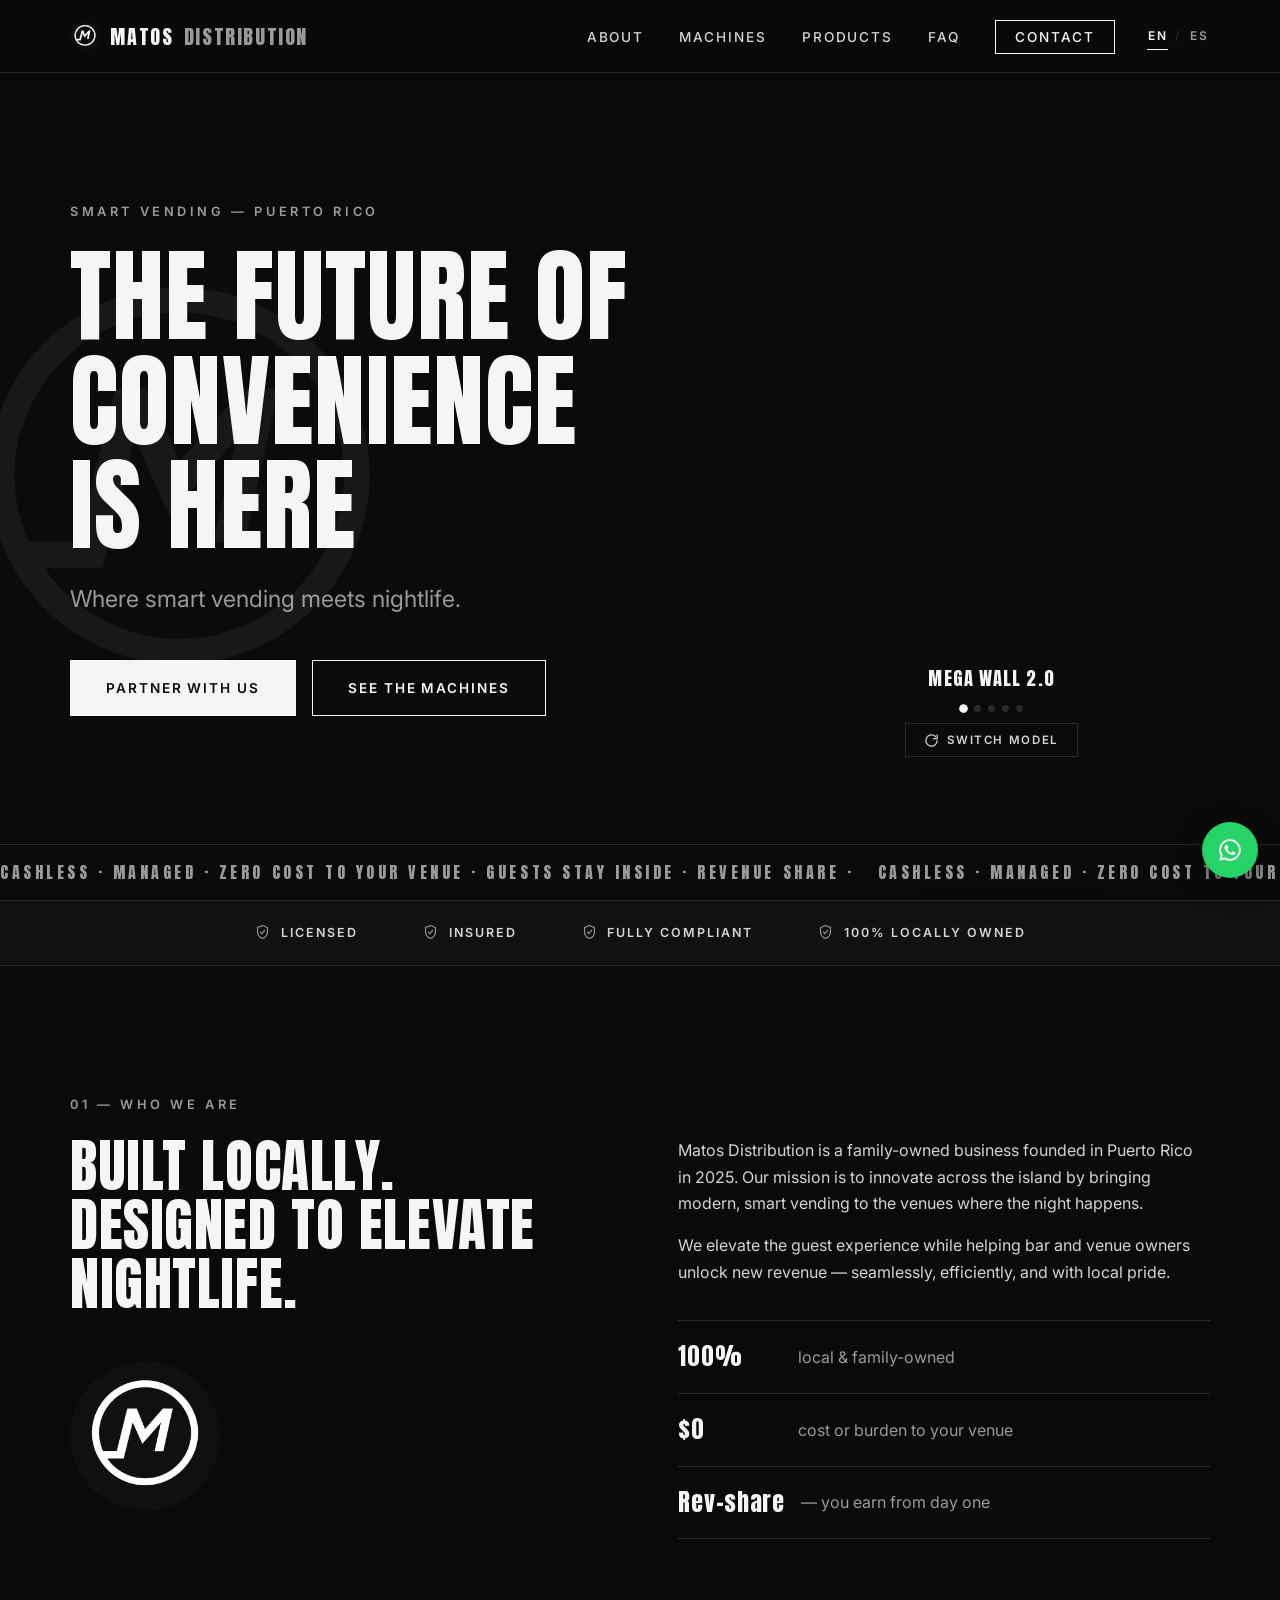
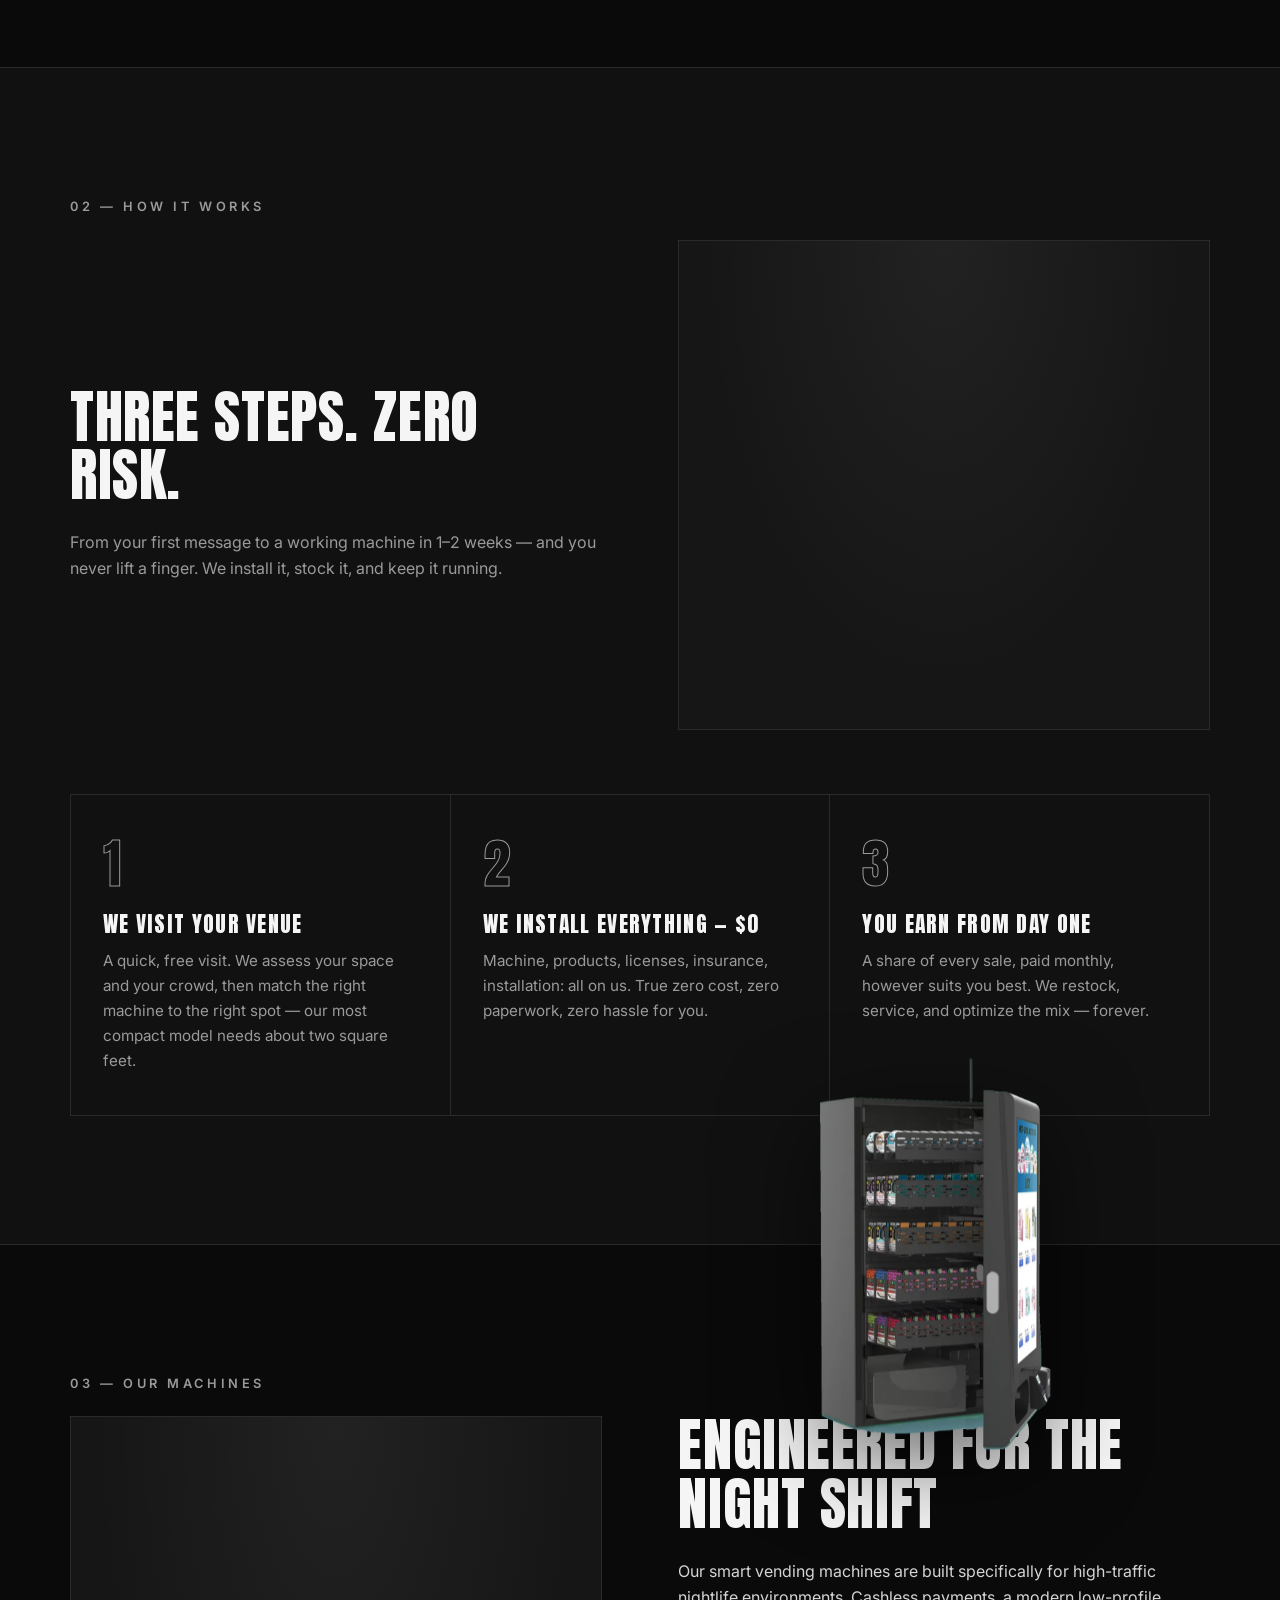
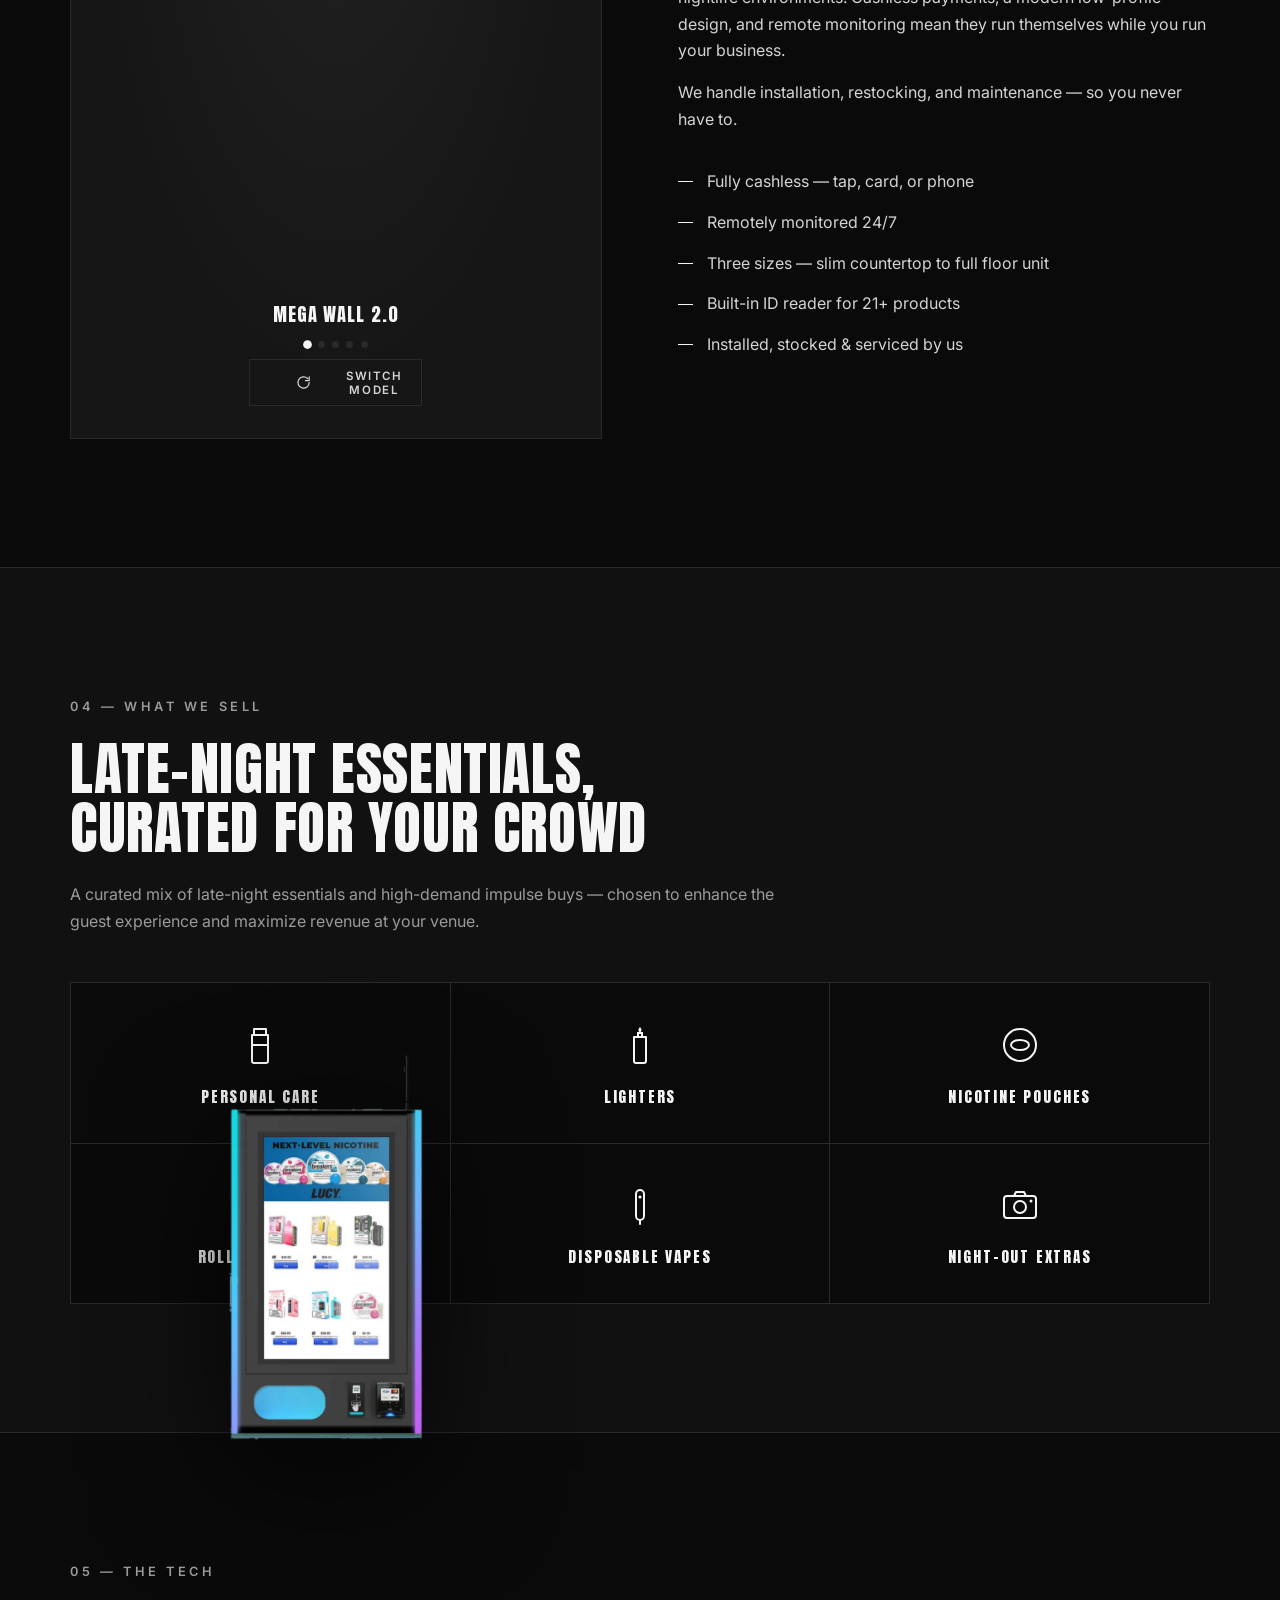
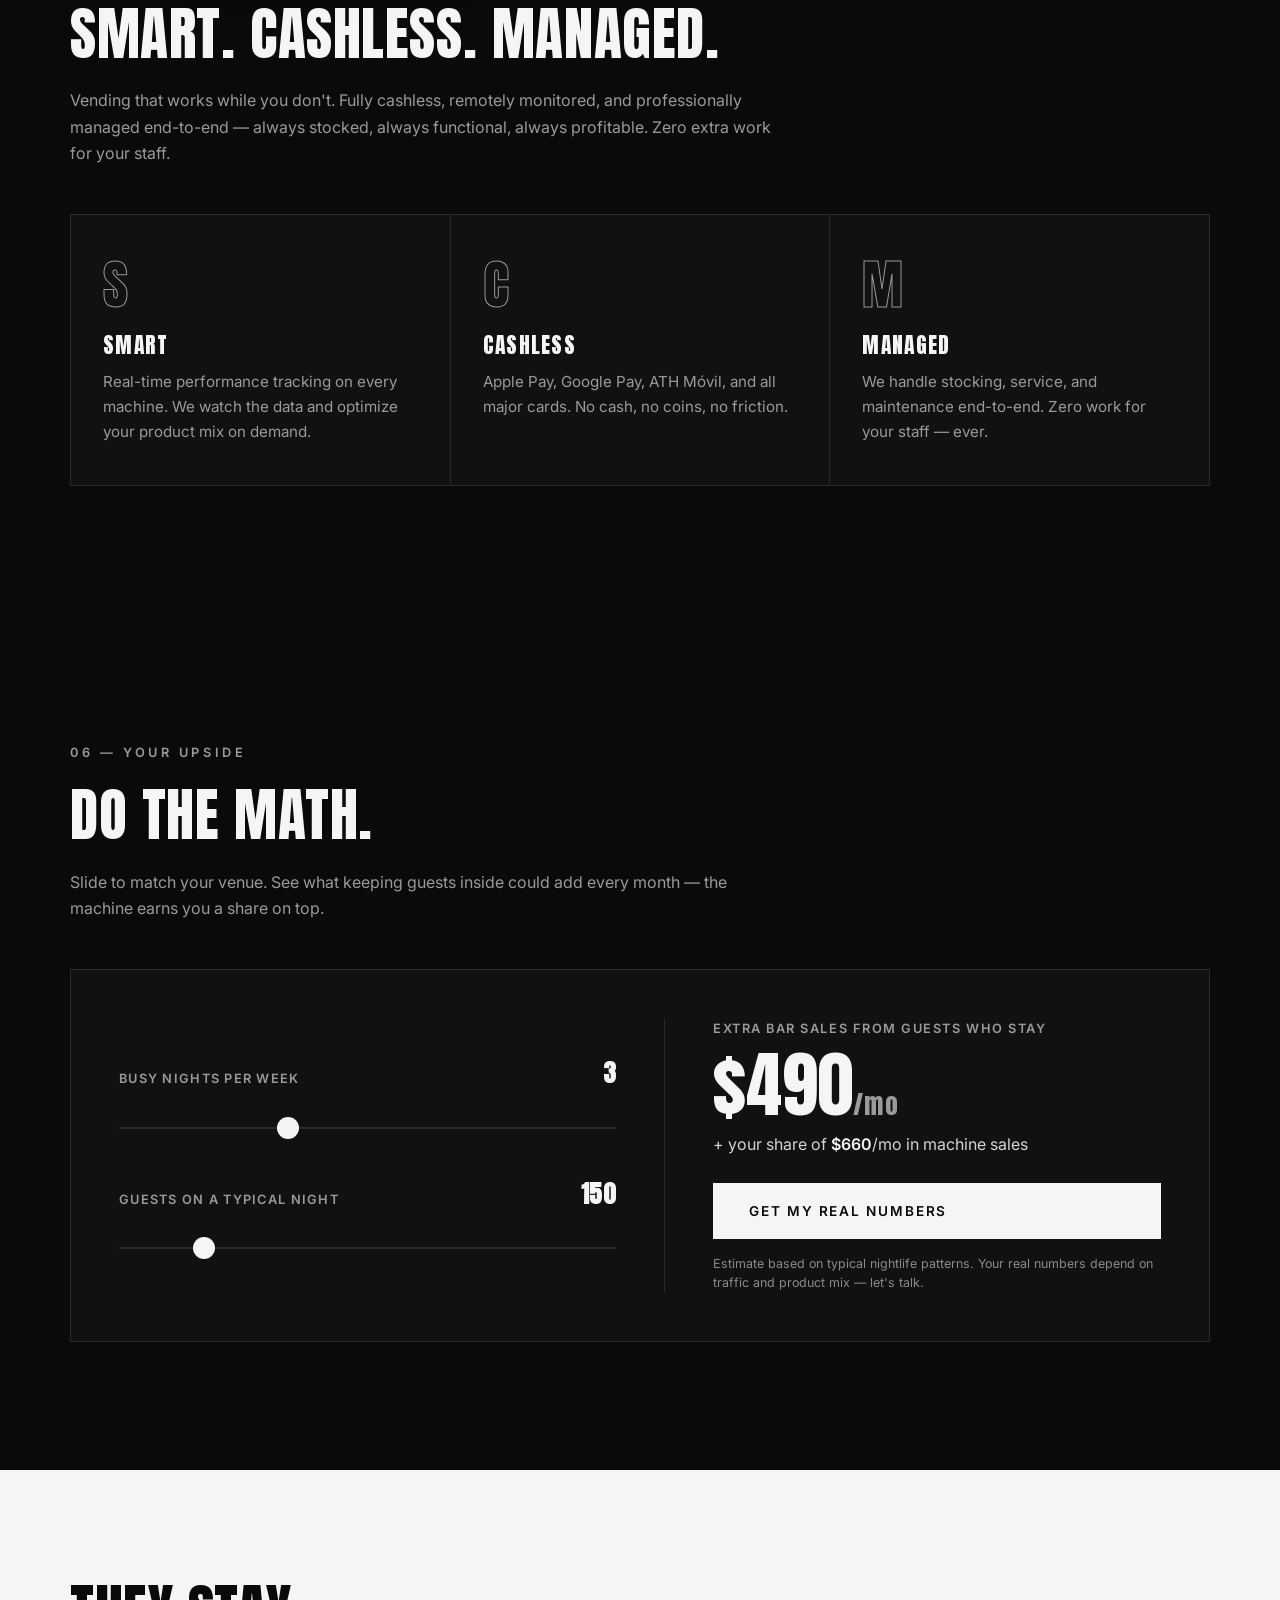
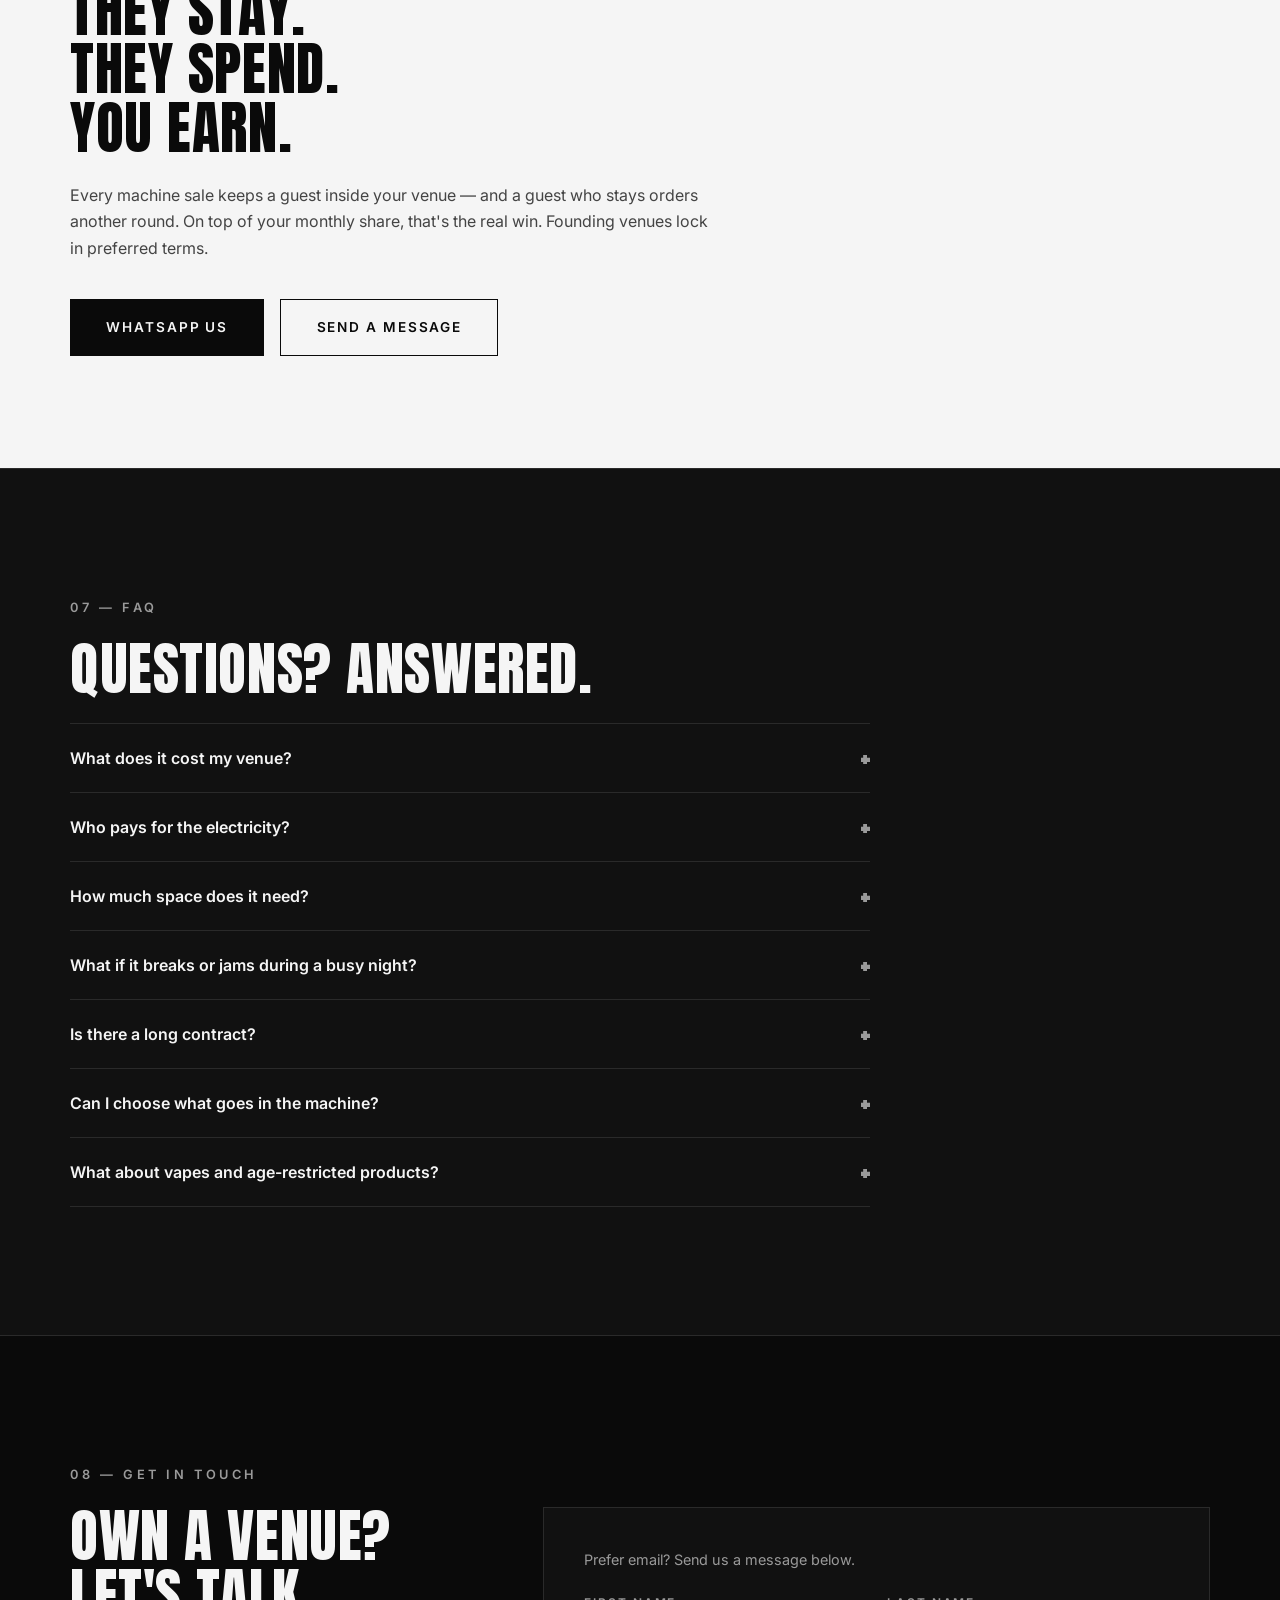
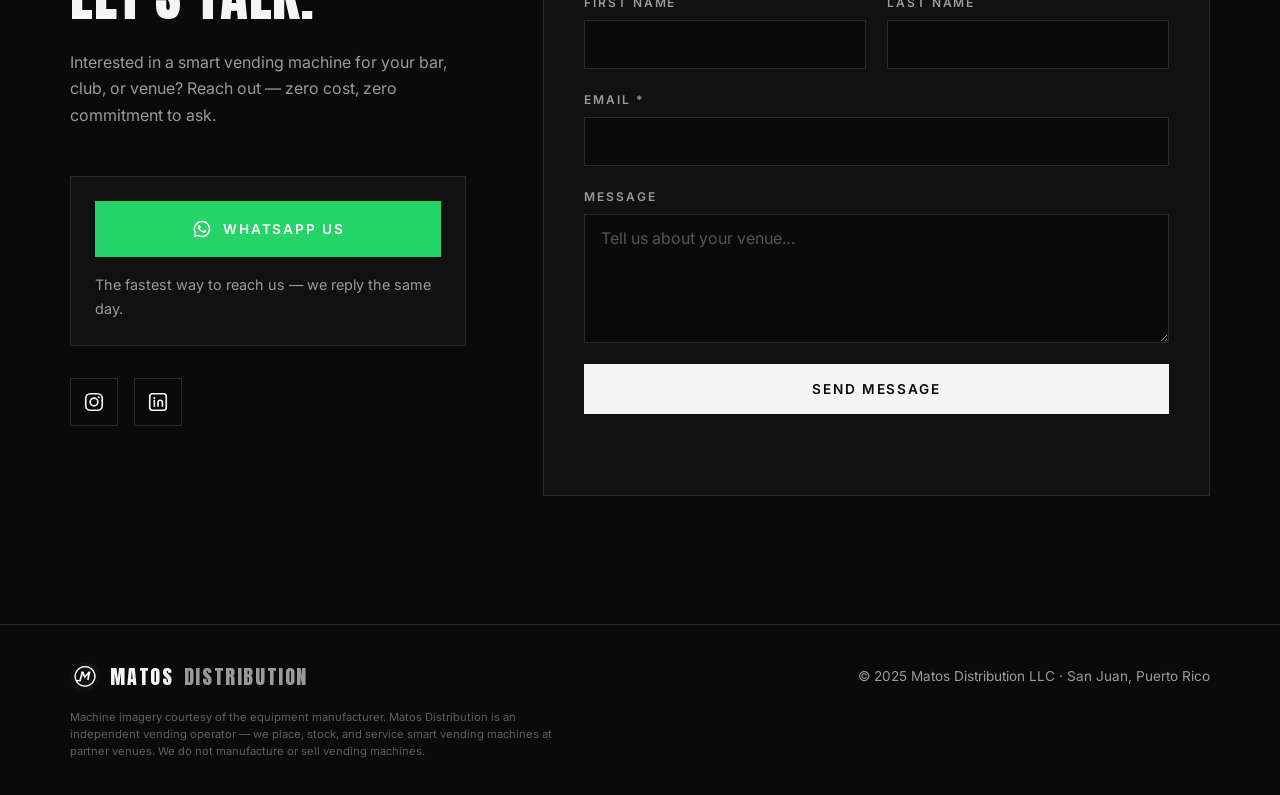
==== commit 9dbe313e: "Revert the Órbita hero: back to the pre-animation homepage (EN + ES) Restores index.html, es/index.h" ====
--- a/index.html
+++ b/index.html
@@ -36,7 +36,6 @@
   <!-- Fonts: Anton self-hosted (preloaded — it renders the headline), Inter from Google -->
   <link rel="preload" href="/assets/fonts/anton-latin.woff2" as="font" type="font/woff2" crossorigin>
   <link rel="preload" href="/assets/machine-front.webp" as="image">
-  <link rel="preload" href="/assets/machine-angle.webp" as="image">
   <link rel="preconnect" href="https://fonts.googleapis.com">
   <link rel="preconnect" href="https://fonts.gstatic.com" crossorigin>
   <link href="https://fonts.googleapis.com/css2?family=Inter:wght@400;500;600&display=swap" rel="stylesheet">
@@ -123,56 +122,25 @@
 
   <main id="main">
 
-    <!-- HERO — "Órbita": scroll-driven cinematic scene (pure CSS, see styles.css "ÓRBITA HERO").
-         Base state = landing (machine face-on, copy visible); the orbit only plays where
-         scroll-driven animations are supported and motion is welcome. -->
+    <!-- HERO -->
     <section class="hero" aria-label="Introduction">
-      <div class="orb-track">
-        <div class="orb-scene">
-
-          <!-- flat bar ambiance (never rotates) -->
-          <div class="orb-room" aria-hidden="true"></div>
-          <div class="orb-haze" aria-hidden="true"></div>
-
-          <!-- the rotating 3D world -->
-          <div class="orb-stage3d">
-            <div class="orb-bokeh orb-b1" aria-hidden="true"><i></i></div>
-            <div class="orb-bokeh orb-b2" aria-hidden="true"><i></i></div>
-            <div class="orb-bokeh orb-b3" aria-hidden="true"><i></i></div>
-            <div class="orb-bokeh orb-b4" aria-hidden="true"><i></i></div>
-            <div class="orb-bokeh orb-b5" aria-hidden="true"><i></i></div>
-            <div class="orb-bokeh orb-b6" aria-hidden="true"><i></i></div>
-            <div class="orb-bokeh orb-b7" aria-hidden="true"><i></i></div>
-            <div class="orb-bokeh orb-b8" aria-hidden="true"><i></i></div>
-
-          </div>
-
-          <!-- the machine sits OUTSIDE the rotating stage: the 3/4 photo carries its own perspective,
-               so it stays face-on while the room orbits; only the dolly (translateZ/scale) animates it -->
-          <div class="orb-machine" data-model="0">
-            <div class="orb-glowpool" aria-hidden="true"></div>
-            <button type="button" class="orb-machine-btn" data-machine-advance aria-label="Show another machine model">
-              <img class="machine-img" data-machine-img src="/assets/machine-front.webp" alt="Mega Wall 2.0 smart vending machine with a lit touchscreen" width="1040" height="1040" fetchpriority="high">
-              <img class="orb-angle" src="/assets/machine-angle.webp" alt="" aria-hidden="true" width="1400" height="1400" fetchpriority="high" decoding="async">
+      <img class="hero-mark" src="/assets/logo-mark.webp" alt="" aria-hidden="true">
+      <div class="hero-inner">
+        <div class="hero-copy reveal">
+          <p class="hero-kicker">Smart Vending — Puerto Rico</p>
+          <h1>The Future of<br>Convenience<br>Is Here</h1>
+          <p class="hero-sub">Where smart vending meets nightlife.</p>
+          <div class="hero-actions">
+            <a class="btn btn-solid" href="#contact">Partner With Us</a>
+            <a class="btn btn-ghost" href="#machines">See The Machines</a>
+          </div>
+        </div>
+        <div class="hero-visual reveal">
+          <div class="machine-switcher">
+            <button type="button" class="machine-stage machine-stage--hero" data-machine-advance aria-label="Show another machine model">
+              <img class="machine-img" data-machine-img data-parallax="30" src="/assets/machine-front.webp" alt="Mega Wall 2.0 smart vending machine with a lit touchscreen" width="1040" height="1040">
             </button>
-            <div class="orb-screen-wake" aria-hidden="true"></div>
-          </div>
-
-          <!-- focus vignette -->
-          <div class="orb-vignette" aria-hidden="true"></div>
-
-          <!-- hero copy — flat overlay, always the readable top layer -->
-          <div class="orb-ui">
-            <div class="orb-inner">
-              <p class="hero-kicker">Smart Vending — Puerto Rico</p>
-              <h1>The Future of<br>Convenience<br>Is Here</h1>
-              <p class="hero-sub">Where smart vending meets nightlife.</p>
-              <div class="hero-actions">
-                <a class="btn btn-solid" href="#contact">Partner With Us</a>
-                <a class="btn btn-ghost" href="#machines">See The Machines</a>
-              </div>
-            </div>
-            <div class="machine-switch-ui orb-switch">
+            <div class="machine-switch-ui">
               <span class="machine-name" data-machine-name>Mega Wall 2.0</span>
               <span class="machine-dots" data-machine-dots aria-hidden="true"></span>
               <button type="button" class="machine-switch-btn" data-machine-advance>
@@ -181,12 +149,6 @@
               </button>
             </div>
           </div>
-
-          <div class="orb-scroll-hint" aria-hidden="true">
-            <span class="orb-mouse"></span>
-            Scroll to arrive
-          </div>
-
         </div>
       </div>
       <div class="hero-marquee" aria-hidden="true">
--- a/styles.css
+++ b/styles.css
@@ -158,7 +158,7 @@
 .nav-links a:hover { color: var(--white); }
 
 /* Sliding underline on desktop nav links */
-@media (min-width: 901px) {
+@media (min-width: 621px) {
   .nav-links a:not(.nav-cta) { position: relative; }
   .nav-links a:not(.nav-cta)::after {
     content: "";
@@ -260,12 +260,29 @@
 
 /* ---------- Hero ---------- */
 
-/* The hero is the "Órbita" scroll-driven scene (block further down).
-   No overflow:hidden here — the pinned scene relies on the document
-   being the scroller (position:sticky + view-timeline). */
 .hero {
   position: relative;
-}
+  overflow: hidden;
+  min-height: calc(100svh - var(--nav-h));
+  display: flex;
+  flex-direction: column;
+  justify-content: space-between;
+}
+
+.hero-mark {
+  position: absolute;
+  left: -7vw;
+  top: 50%;
+  transform: translateY(-50%);
+  width: clamp(320px, 42vw, 640px);
+  opacity: 0.06;
+  mix-blend-mode: screen;
+  pointer-events: none;
+  user-select: none;
+  z-index: 0;
+}
+
+.hero-visual { justify-self: center; position: relative; z-index: 1; }
 
 /* ---------- Machine model switcher ---------- */
 
@@ -288,6 +305,10 @@
   height: clamp(340px, 48vh, 480px);
   cursor: pointer;
 }
+.machine-stage--hero {
+  max-width: 470px;
+  height: clamp(360px, 54vh, 540px);
+}
 .machine-img {
   width: 100%;
   height: 100%;
@@ -340,6 +361,18 @@
 .machine-switch-btn:hover { border-color: var(--white); color: var(--white); }
 .machine-switch-btn svg { width: 15px; height: 15px; }
 
+.hero-inner {
+  flex: 1;
+  width: min(1140px, 100% - 3rem);
+  margin-inline: auto;
+  padding-block: clamp(2rem, 5vh, 4rem);
+  display: grid;
+  grid-template-columns: 1.2fr 0.8fr;
+  gap: clamp(1.5rem, 4vw, 3rem);
+  align-items: center;
+  align-content: center;
+}
+
 .hero-kicker,
 .section-kicker {
   font-size: 0.8rem;
@@ -388,589 +421,6 @@
   to { transform: translateX(-50%); }
 }
 .hero-marquee:hover .marquee-track { animation-play-state: paused; }
-
-/* === ÓRBITA HERO === */
-/* Scroll-driven cinematic hero — pure CSS, no JS.
-   The BASE state below already paints the LANDING (machine face-on,
-   centered, copy visible), so a browser without scroll-driven
-   animations — or a reduced-motion user — simply gets a normal static
-   hero. The pin (sticky scene + tall track) and every animation live
-   ONLY inside @supports (animation-timeline: view()) +
-   @media (prefers-reduced-motion: no-preference).
-   Animations touch transform / opacity / filter only. */
-
-.orb-track { position: relative; }
-
-.orb-scene {
-  position: relative;
-  /* Every child is absolute, so the scene MUST own its height. The vh
-     line is the fallback for browsers without svh (they also lack
-     scroll-timeline and get the static hero); svh overrides where it
-     is understood. */
-  height: calc(100vh - var(--nav-h));
-  height: calc(100svh - var(--nav-h));
-  overflow: hidden;
-  background: radial-gradient(120% 90% at 50% 120%, #0d0d10 0%, #070708 60%, #050506 100%);
-  /* the camera lens */
-  perspective: 1500px;
-  perspective-origin: 50% 46%;
-}
-
-/* nightlife light accents (built in CSS — no photo of a bar exists) */
-.orb-scene {
-  --orb-amber: #e8a13a;
-  --orb-amber-hot: #ff8a2b;
-  --orb-magenta: #d63c94;
-  --orb-violet: #7d5bff;
-  --orb-cyan: #3fd0e0;
-}
-
-/* --- flat room ambiance (does NOT rotate) --- */
-.orb-room {
-  position: absolute;
-  inset: -10%;
-  z-index: 0;
-  pointer-events: none;
-  background:
-    radial-gradient(38% 46% at 18% 30%, rgba(214, 60, 148, 0.20), transparent 62%),
-    radial-gradient(40% 50% at 84% 26%, rgba(232, 161, 58, 0.20), transparent 60%),
-    radial-gradient(46% 60% at 70% 88%, rgba(125, 91, 255, 0.16), transparent 62%),
-    radial-gradient(40% 55% at 30% 92%, rgba(63, 208, 224, 0.10), transparent 60%);
-  filter: blur(26px);
-  will-change: transform, opacity;
-}
-.orb-haze {
-  position: absolute;
-  inset: -20%;
-  z-index: 1;
-  pointer-events: none;
-  background: radial-gradient(60% 50% at 50% 60%, rgba(232, 161, 58, 0.06), transparent 70%);
-  filter: blur(40px);
-  will-change: transform;
-}
-
-/* --- the 3D world: one preserve-3d space; rotating it orbits the
-       whole bar past the machine --- */
-.orb-stage3d {
-  position: absolute;
-  inset: 0;
-  z-index: 2;
-  transform-style: preserve-3d;
-  transform: rotateY(0deg) rotateX(0deg); /* base = landing (face-on) */
-  will-change: transform;
-}
-
-/* bokeh lights floated at different depths (translateZ) */
-.orb-bokeh {
-  position: absolute;
-  border-radius: 50%;
-  mix-blend-mode: screen;
-  pointer-events: none;
-  will-change: transform, opacity, filter;
-  opacity: 0.28;          /* base = settled */
-  filter: blur(24px);
-}
-.orb-bokeh i {
-  position: absolute;
-  inset: 0;
-  border-radius: 50%;
-  background: radial-gradient(circle at 50% 45%, currentColor 0%, transparent 68%);
-}
-.orb-b1 { width: 230px; height: 230px; color: var(--orb-amber);     left: 6%;  top: 20%; transform: translateZ(240px); }
-.orb-b2 { width: 150px; height: 150px; color: var(--orb-magenta);   left: 78%; top: 14%; transform: translateZ(180px); }
-.orb-b3 { width: 300px; height: 300px; color: var(--orb-amber-hot); left: 70%; top: 58%; transform: translateZ(-120px); }
-.orb-b4 { width: 180px; height: 180px; color: var(--orb-violet);    left: 14%; top: 64%; transform: translateZ(-260px); }
-.orb-b5 { width: 120px; height: 120px; color: var(--orb-cyan);      left: 44%; top: 8%;  transform: translateZ(60px); }
-.orb-b6 { width: 260px; height: 260px; color: var(--orb-magenta);   left: 30%; top: 80%; transform: translateZ(-420px); }
-.orb-b7 { width: 140px; height: 140px; color: var(--orb-amber);     left: 90%; top: 74%; transform: translateZ(120px); }
-.orb-b8 { width: 100px; height: 100px; color: var(--orb-cyan);      left: 2%;  top: 44%; transform: translateZ(-480px); }
-
-
-/* --- the hero object AND the landing frame: machine, face-on, centered --- */
-.orb-machine {
-  position: absolute;
-  z-index: 3; /* above the orbiting lights; lives outside the rotating stage */
-  left: 50%;
-  top: 50%;
-  --mbox: min(78vw, 430px);
-  width: var(--mbox);
-  aspect-ratio: 1 / 1;
-  transform: translate(-50%, -50%) translateZ(0px) scale(1); /* base = landed */
-  transform-style: preserve-3d;
-  will-change: transform;
-}
-.orb-glowpool {
-  position: absolute;
-  left: 50%;
-  bottom: -3%;
-  width: 88%;
-  height: 16%;
-  transform: translateX(-50%);
-  background: radial-gradient(ellipse at 50% 50%, rgba(232, 161, 58, 0.5), transparent 70%);
-  filter: blur(18px);
-  opacity: 0.55;
-  pointer-events: none;
-}
-/* the clickable machine (cycles models via script.js) */
-.orb-machine-btn {
-  appearance: none;
-  -webkit-appearance: none;
-  display: block;
-  position: relative;
-  width: 100%;
-  height: 100%;
-  background: none;
-  border: 0;
-  padding: 0;
-  margin: 0;
-  color: inherit;
-  cursor: pointer;
-}
-.orb-machine .machine-img {
-  width: 100%;
-  height: 100%;
-  object-fit: contain;
-  filter: brightness(1.05) contrast(1.05); /* grounded shadow lives on the back plate, so it never darkens the flank */
-  will-change: filter;
-  transition: opacity 0.18s ease;
-}
-.orb-machine-btn:hover .machine-img { opacity: 0.92; }
-
-/* --- the real 3/4 product photo (manufacturer shot, background removed).
-       Shown while the camera is off-axis, cross-fades into the front photo
-       mid-orbit so the landing (and the model switcher) keep the front image.
-       Only the Mega Wall 2.0 has this angle; other models start front-on. --- */
-.orb-angle {
-  position: absolute;
-  inset: 0;
-  width: 100%;
-  height: 100%;
-  object-fit: contain;
-  transform: translateY(3.8%); /* aligns its body with the front photo's body */
-  opacity: 0;                  /* base = landed: hidden */
-  pointer-events: none;
-  will-change: opacity;
-}
-.orb-machine:not([data-model="0"]) .orb-angle { display: none; }
-
-.orb-screen-wake {
-  position: absolute;
-  left: 50%;
-  top: 26%;
-  width: 52%;
-  height: 34%;
-  transform: translateX(-50%);
-  border-radius: 12px;
-  background: radial-gradient(ellipse at 50% 45%, rgba(190, 235, 255, 0.55), rgba(63, 208, 224, 0.28) 45%, transparent 72%);
-  mix-blend-mode: screen;
-  filter: blur(8px);
-  opacity: 1;              /* base = awake */
-  pointer-events: none;
-}
-
-/* --- flat vignette that tightens focus onto the machine --- */
-.orb-vignette {
-  position: absolute;
-  inset: 0;
-  z-index: 3;
-  pointer-events: none;
-  background: radial-gradient(72% 78% at 50% 48%, transparent 40%, rgba(4, 4, 5, 0.55) 78%, rgba(3, 3, 4, 0.92) 100%);
-  opacity: 0.9;            /* base = focused */
-  will-change: opacity;
-}
-
-/* --- hero copy: flat overlay, never rotates, always the readable top
-       layer. Base = fully visible. Only links/buttons take pointer
-       events so the machine underneath stays clickable. --- */
-.orb-ui {
-  position: absolute;
-  inset: 0;
-  z-index: 4;
-  display: flex;
-  flex-direction: column;
-  justify-content: center;
-  padding-inline: max(1.5rem, calc((100% - 1140px) / 2)); /* aligns with .nav / .container */
-  pointer-events: none;
-}
-.orb-ui a,
-.orb-ui button { pointer-events: auto; }
-/* copy column: never wider than the space left of the centered machine
-   (50% of the row minus the machine's visible half-width ≈ 106px, minus a gap) */
-.orb-inner { max-width: min(640px, calc(50% - 112px)); }
-
-.orb-ui .hero-kicker {
-  margin-bottom: 1.2rem;
-  color: var(--light);
-  will-change: transform, opacity;
-}
-.orb-ui h1 {
-  /* Sized so the longest line clears the centered machine: the copy
-     column (container edge → machine's visible edge) is ~464px on any
-     screen ≥ 1140px wide, and "The Future of" measures ~5.4px per px
-     of font-size. Cap = 5.2rem. */
-  font-size: clamp(2.7rem, 6.4vw, 5.2rem);
-  line-height: 0.96;
-  text-shadow: 0 6px 40px rgba(0, 0, 0, 0.55);
-  will-change: transform, opacity;
-}
-/* Saira Condensed (ES) runs ~6px of line per px of font-size — lower cap */
-html[lang="es"] .orb-ui h1 { font-size: clamp(2.6rem, 5.7vw, 4.7rem); }
-.orb-ui .hero-sub {
-  color: var(--light);
-  margin-top: 1.3rem;
-  max-width: 34ch;
-  text-shadow: 0 2px 18px rgba(0, 0, 0, 0.6);
-  will-change: transform, opacity;
-}
-.orb-ui .hero-actions {
-  margin-top: 2.2rem;
-  will-change: transform, opacity;
-}
-/* ghost CTA needs a faint scrim to stay legible over the lights */
-.orb-ui .btn-ghost { background: rgba(10, 10, 10, 0.32); }
-.orb-ui .btn-ghost:hover { background: var(--white); color: var(--black); }
-/* desktop: slightly tighter CTAs so the pair (~452px) stays left of the machine */
-@media (min-width: 861px) {
-  .orb-ui .hero-actions .btn { padding: 1rem 1.8rem; }
-}
-
-/* model switcher: caption row pinned under the machine */
-.orb-switch {
-  position: absolute;
-  left: 0;
-  right: 0;
-  bottom: clamp(1rem, 3.2vh, 1.9rem);
-  flex-direction: row;
-  flex-wrap: wrap;
-  justify-content: center;
-  gap: 0.7rem 1.1rem;
-  will-change: transform, opacity;
-}
-.orb-switch .machine-switch-btn { background: rgba(10, 10, 10, 0.5); }
-
-/* scroll invitation — visible early, fades as the scene resolves */
-.orb-scroll-hint {
-  position: absolute;
-  left: 50%;
-  bottom: 26px;
-  transform: translateX(-50%);
-  z-index: 5;
-  display: flex;
-  flex-direction: column;
-  align-items: center;
-  gap: 8px;
-  font-size: 0.68rem;
-  letter-spacing: 0.32em;
-  text-transform: uppercase;
-  color: var(--gray);
-  opacity: 0;              /* base = hidden (landing already reached) */
-  pointer-events: none;
-  will-change: transform, opacity;
-}
-.orb-mouse {
-  width: 22px;
-  height: 34px;
-  border: 1px solid var(--gray);
-  border-radius: 12px;
-  position: relative;
-}
-.orb-mouse::after {
-  content: "";
-  position: absolute;
-  left: 50%;
-  top: 7px;
-  width: 3px;
-  height: 6px;
-  border-radius: 2px;
-  background: var(--light);
-  transform: translateX(-50%);
-  animation: orb-wheel 1.6s ease-in-out infinite;
-}
-@keyframes orb-wheel {
-  0%, 100% { transform: translate(-50%, 0); opacity: 1; }
-  50% { transform: translate(-50%, 8px); opacity: 0.3; }
-}
-
-/* --- SCROLL-DRIVEN CHOREOGRAPHY — only where supported AND motion is
-       welcome. Ranges are in the track's view() "cover" space; the
-       scene is pinned roughly cover 21%..79%, so everything resolves by
-       ~72% and holds face-on before the pin releases. --- */
-@supports (animation-timeline: view()) {
-  @media (prefers-reduced-motion: no-preference) {
-
-    /* the track owns the timeline; the scene pins under the nav */
-    .orb-track {
-      height: 220vh; /* scroll distance for the whole camera move — shortened for a snappier orbit (was 340vh) */
-      view-timeline-name: --orbit;
-      view-timeline-axis: block;
-    }
-    .orb-scene {
-      position: sticky;
-      top: var(--nav-h);
-    }
-
-    /* the camera orbits: world starts turned off-axis, ends face-on */
-    .orb-stage3d {
-      animation: orb-turn linear both;
-      animation-timeline: --orbit;
-      animation-range: cover 30% cover 62%;
-    }
-    @keyframes orb-turn {
-      from { transform: rotateY(-48deg) rotateX(10deg); }
-      to   { transform: rotateY(0deg) rotateX(0deg); }
-    }
-
-    /* the dolly: machine pushes in from far to face the camera */
-    .orb-machine {
-      animation: orb-dolly linear both;
-      animation-timeline: --orbit;
-      animation-range: cover 30% cover 62%;
-    }
-    @keyframes orb-dolly {
-      /* the machine never rotates (the 3/4 photo carries the real perspective); it starts a touch
-         larger and settles into place while the room orbits behind it */
-      from { transform: translate(-50%, -50%) translateZ(0px) scale(1.08); }
-      to   { transform: translate(-50%, -50%) translateZ(10px) scale(1); }
-    }
-
-    /* bar lights: bright + roaming at first, settle & blur out behind */
-    .orb-bokeh {
-      animation: orb-bokeh-settle linear both;
-      animation-timeline: --orbit;
-      animation-range: cover 31% cover 61%;
-    }
-    @keyframes orb-bokeh-settle {
-      from { opacity: 0.92; filter: blur(7px); }
-      to   { opacity: 0.22; filter: blur(28px); }
-    }
-    /* push the nearest lights out of frame as we square up */
-    .orb-b1 { animation-name: orb-bokeh-settle, orb-drift-l; }
-    .orb-b7 { animation-name: orb-bokeh-settle, orb-drift-r; }
-    .orb-b5 { animation-name: orb-bokeh-settle, orb-drift-up; }
-    .orb-b1, .orb-b5, .orb-b7 {
-      animation-timeline: --orbit, --orbit;
-      animation-fill-mode: both, both;
-      animation-range: cover 31% cover 61%, cover 31% cover 62%;
-    }
-    @keyframes orb-drift-l  { from { translate: 0 0; } to { translate: -34% 6%; } }
-    @keyframes orb-drift-r  { from { translate: 0 0; } to { translate: 34% 6%; } }
-    @keyframes orb-drift-up { from { translate: 0 0; } to { translate: 0 -30%; } }
-
-
-    .orb-room {
-      animation: orb-room-settle linear both;
-      animation-timeline: --orbit;
-      animation-range: cover 28% cover 62%;
-    }
-    @keyframes orb-room-settle {
-      from { opacity: 1;   transform: scale(1.15) translateX(3%); }
-      to   { opacity: 0.6; transform: scale(1) translateX(0); }
-    }
-
-    /* the screen wakes at the end of the landing */
-    .orb-machine .machine-img {
-      animation: orb-screen-power linear both, orb-front-in linear both;
-      animation-timeline: --orbit, --orbit;
-      animation-range: cover 50% cover 62%, cover 44% cover 56%;
-    }
-    @keyframes orb-front-in { from { opacity: 0; } to { opacity: 1; } }
-    .orb-angle {
-      animation: orb-angle-out linear both;
-      animation-timeline: --orbit;
-      animation-range: cover 44% cover 56%;
-    }
-    @keyframes orb-angle-out { from { opacity: 1; } to { opacity: 0; } }
-    @keyframes orb-screen-power {
-      from { filter: brightness(0.92) contrast(1.03); }
-      to   { filter: brightness(1.08) contrast(1.06); }
-    }
-    .orb-screen-wake {
-      animation: orb-wake-glow linear both;
-      animation-timeline: --orbit;
-      animation-range: cover 51% cover 63%;
-    }
-    @keyframes orb-wake-glow {
-      from { opacity: 0; filter: blur(16px); }
-      55%  { opacity: 0.35; }
-      to   { opacity: 1; filter: blur(8px); }
-    }
-    .orb-glowpool {
-      animation: orb-pool-glow linear both;
-      animation-timeline: --orbit;
-      animation-range: cover 47% cover 62%;
-    }
-    @keyframes orb-pool-glow { from { opacity: 0; } to { opacity: 0.55; } }
-
-    .orb-vignette {
-      animation: orb-vignette-in linear both;
-      animation-timeline: --orbit;
-      animation-range: cover 35% cover 62%;
-    }
-    @keyframes orb-vignette-in { from { opacity: 0.25; } to { opacity: 0.92; } }
-
-    /* --- copy choreography --- */
-    .orb-ui .hero-kicker {
-      animation: orb-ui-early linear both;
-      animation-timeline: --orbit;
-      animation-range: cover 24% cover 32%;
-    }
-    @keyframes orb-ui-early {
-      from { opacity: 0; transform: translateY(12px); }
-      to   { opacity: 1; transform: none; }
-    }
-
-    .orb-ui h1 {
-      animation: orb-ui-land linear both;
-      animation-timeline: --orbit;
-      animation-range: cover 50% cover 61%;
-    }
-    .orb-ui .hero-sub {
-      animation: orb-ui-land linear both;
-      animation-timeline: --orbit;
-      animation-range: cover 53% cover 63%;
-    }
-    .orb-ui .hero-actions {
-      animation: orb-ui-land linear both;
-      animation-timeline: --orbit;
-      animation-range: cover 56% cover 64%;
-    }
-    .orb-switch {
-      animation: orb-ui-land linear both;
-      animation-timeline: --orbit;
-      animation-range: cover 58% cover 64%;
-    }
-    @keyframes orb-ui-land {
-      from { opacity: 0; transform: translateY(30px); }
-      to   { opacity: 1; transform: none; }
-    }
-
-    /* keyboard escape hatch: the CTAs / switcher are focusable while
-       still at opacity 0 and the pinned scene never scrolls to reveal
-       them (WCAG 2.4.7). As soon as keyboard focus lands anywhere in
-       the scene, the copy lands too — no scroll required. Every engine
-       with scroll-driven animations also understands :has(). */
-    .orb-scene:has(:focus-visible) .orb-ui h1,
-    .orb-scene:has(:focus-visible) .orb-ui .hero-sub,
-    .orb-scene:has(:focus-visible) .orb-ui .hero-actions,
-    .orb-scene:has(:focus-visible) .orb-switch {
-      animation: none;
-      opacity: 1;
-      transform: none;
-    }
-    /* …and the scroll hint steps aside so it never sits under the
-       switcher row (base opacity is 0) */
-    .orb-scene:has(:focus-visible) .orb-scroll-hint { animation: none; }
-
-    .orb-scroll-hint {
-      animation: orb-hint-in-out linear both;
-      animation-timeline: --orbit;
-      animation-range: cover 23% cover 52%;
-    }
-    @keyframes orb-hint-in-out {
-      0%   { opacity: 0; transform: translate(-50%, 10px); }
-      22%  { opacity: 1; transform: translate(-50%, 0); }
-      75%  { opacity: 1; }
-      100% { opacity: 0; transform: translate(-50%, -6px); }
-    }
-  }
-}
-
-/* --- REDUCED MOTION — hard guarantee: no pin, no dead scroll; machine
-       face-on, centered, static; copy legible. (Belt-and-suspenders
-       with the base state, which is already the landing.) --- */
-@media (prefers-reduced-motion: reduce) {
-  .orb-track { height: auto; }
-  .orb-scene { position: relative; }
-  .orb-stage3d { transform: none; }
-  .orb-machine { transform: translate(-50%, -50%); }
-  .orb-bokeh { opacity: 0.24; filter: blur(24px); }
-  .orb-b1, .orb-b5, .orb-b7 { translate: 0 0; }
-  .orb-vignette { opacity: 0.9; }
-  .orb-ui .hero-kicker, .orb-ui h1, .orb-ui .hero-sub, .orb-ui .hero-actions, .orb-switch { opacity: 1; transform: none; }
-  .orb-scroll-hint { display: none; }
-  .orb-mouse::after { animation: none; }
-}
-
-/* --- ÓRBITA on small screens: machine up top, copy lands over a
-       bottom scrim, switcher becomes a compact row under the CTAs --- */
-@media (max-width: 860px) {
-  .orb-scene { perspective-origin: 50% 40%; }
-  .orb-machine {
-    top: 28%;
-    --mbox: min(74vw, 330px);
-  }
-  .orb-ui {
-    justify-content: flex-end;
-    padding-bottom: clamp(1.1rem, 3vh, 1.8rem);
-  }
-  .orb-inner { max-width: none; }
-  .orb-ui::before {
-    /* legibility scrim behind the landed copy */
-    content: "";
-    position: absolute;
-    left: 0;
-    right: 0;
-    bottom: 0;
-    height: 56%;
-    background: linear-gradient(180deg, rgba(5, 5, 6, 0) 0%, rgba(5, 5, 6, 0.6) 40%, rgba(5, 5, 6, 0.92) 100%);
-    pointer-events: none;
-    z-index: -1;
-  }
-  .orb-ui .hero-kicker {
-    margin-bottom: 0.9rem;
-    font-size: 0.7rem;       /* keeps the ES kicker on one line at 375px */
-    letter-spacing: 0.18em;
-  }
-  .orb-ui h1 { font-size: clamp(2.4rem, 10.5vw, 3.4rem); }
-  html[lang="es"] .orb-ui h1 { font-size: clamp(2.4rem, 10.5vw, 3.4rem); }
-  .orb-ui .hero-sub { margin-top: 0.9rem; font-size: 1.02rem; }
-  .orb-ui .hero-actions { margin-top: 1.4rem; }
-  .orb-switch {
-    position: static;
-    margin-top: 1.1rem;
-    justify-content: flex-start;
-    gap: 0.6rem 0.9rem;
-  }
-  .orb-scroll-hint { display: none; }
-}
-/* short phones: smaller machine, tighter type, so copy never covers the screen */
-@media (max-width: 860px) and (max-height: 700px) {
-  .orb-machine { top: 26%; --mbox: min(60vw, 270px); }
-  .orb-ui h1,
-  html[lang="es"] .orb-ui h1 { font-size: clamp(2.1rem, 9.2vw, 3rem); }
-  .orb-ui .hero-sub { font-size: 0.98rem; }
-}
-/* landscape phones: nothing fits in a pinned 100svh frame — release the
-   pin AND switch the choreography off, so the block simply paints the
-   base (landed) state. Without the second half, the timeline would keep
-   driving the scene from cover ≈0.32 at scroll 0: copy at opacity 0 and
-   the machine turned away, with the frame never fully on screen. These
-   rules share the gate's specificity and come later in the source, so
-   they win; `animation: none` also resets animation-timeline/range. */
-@media (max-width: 860px) and (max-height: 520px) {
-  .orb-track { height: auto; view-timeline-name: none; }
-  /* `top: auto` matters: the gate's sticky `top: var(--nav-h)` would
-     otherwise keep offsetting the now-relative scene 72px downwards
-     (blank band under the nav, scene overlapping the marquee). */
-  .orb-scene { position: relative; top: auto; height: auto; min-height: 600px; }
-  .orb-machine { top: 34%; --mbox: min(74vw, 330px); }
-  .orb-stage3d,
-  .orb-machine,
-  .orb-bokeh,
-  .orb-b1, .orb-b5, .orb-b7,
-  .orb-room,
-  .orb-machine .machine-img,
-  .orb-angle,
-  .orb-screen-wake,
-  .orb-glowpool,
-  .orb-vignette,
-  .orb-ui .hero-kicker,
-  .orb-ui h1,
-  .orb-ui .hero-sub,
-  .orb-ui .hero-actions,
-  .orb-switch,
-  .orb-scroll-hint { animation: none; }
-}
 
 /* ---------- Trust strip ---------- */
 
@@ -1480,17 +930,34 @@
 
 @media (max-width: 860px) {
   h2 br { display: none; } /* let long headings wrap naturally on small screens */
-  .machine-stage { max-width: 280px; height: 320px; } /* #machines stage only — the hero scene sizes itself (ÓRBITA block) */
+  .hero { min-height: auto; }
+  .hero-inner { grid-template-columns: 1fr; padding-top: 2.5rem; }
+  .hero-copy { order: 1; }
+  .hero-visual { order: 2; margin-top: 0.5rem; }
+  .hero-mark { display: none; }
+  .machine-stage, .machine-stage--hero { max-width: 280px; height: 320px; }
   .split { grid-template-columns: 1fr; }
   .split-reverse > .machine-visual { order: 0; }
   .product-grid, .feature-grid { grid-template-columns: 1fr 1fr; }
 }
 
-/* Header collapses to the hamburger drawer below 900px: between 621 and
-   ~900px the inline links overflowed and overlapped the wordmark. */
-@media (max-width: 900px) {
+@media (max-width: 620px) {
   .nav-toggle { display: flex; }
   .nav-right { gap: 0.6rem; }
+  .trust-strip ul { flex-direction: column; align-items: center; gap: 0.85rem; }
+
+  /* Keep the hero CTAs side by side on phones */
+  .hero-actions { flex-wrap: nowrap; gap: 0.7rem; }
+  .hero-actions .btn {
+    flex: 1 1 0;
+    min-width: 0;
+    padding: 0.85rem 0.5rem;
+    text-align: center;
+    font-size: 0.72rem;
+    letter-spacing: 0.05em;
+    line-height: 1.25;
+  }
+
   .nav-links {
     position: absolute;
     top: var(--nav-h);
@@ -1510,37 +977,6 @@
     padding: 1.1rem 1.5rem;
   }
   .nav-links a.nav-cta { border: none; }
-}
-
-/* Phones: keep the mark + MATOS, hide the long wordmark visually (still
-   read by assistive tech) so it never collides with the EN/ES switch. */
-@media (max-width: 480px) {
-  .nav-logo { font-size: 1.15rem; }
-  .nav-logo span {
-    position: absolute;
-    width: 1px; height: 1px;
-    overflow: hidden;
-    clip: rect(0 0 0 0);
-    clip-path: inset(50%);
-    white-space: nowrap;
-  }
-}
-
-@media (max-width: 620px) {
-  .trust-strip ul { flex-direction: column; align-items: center; gap: 0.85rem; }
-
-  /* Keep the hero CTAs side by side on phones */
-  .hero-actions { flex-wrap: nowrap; gap: 0.7rem; }
-  .hero-actions .btn {
-    flex: 1 1 0;
-    min-width: 0;
-    padding: 0.85rem 0.5rem;
-    text-align: center;
-    font-size: 0.72rem;
-    letter-spacing: 0.05em;
-    line-height: 1.25;
-  }
-
 
   .form-row { grid-template-columns: 1fr; }
   .feature-grid { grid-template-columns: 1fr; }
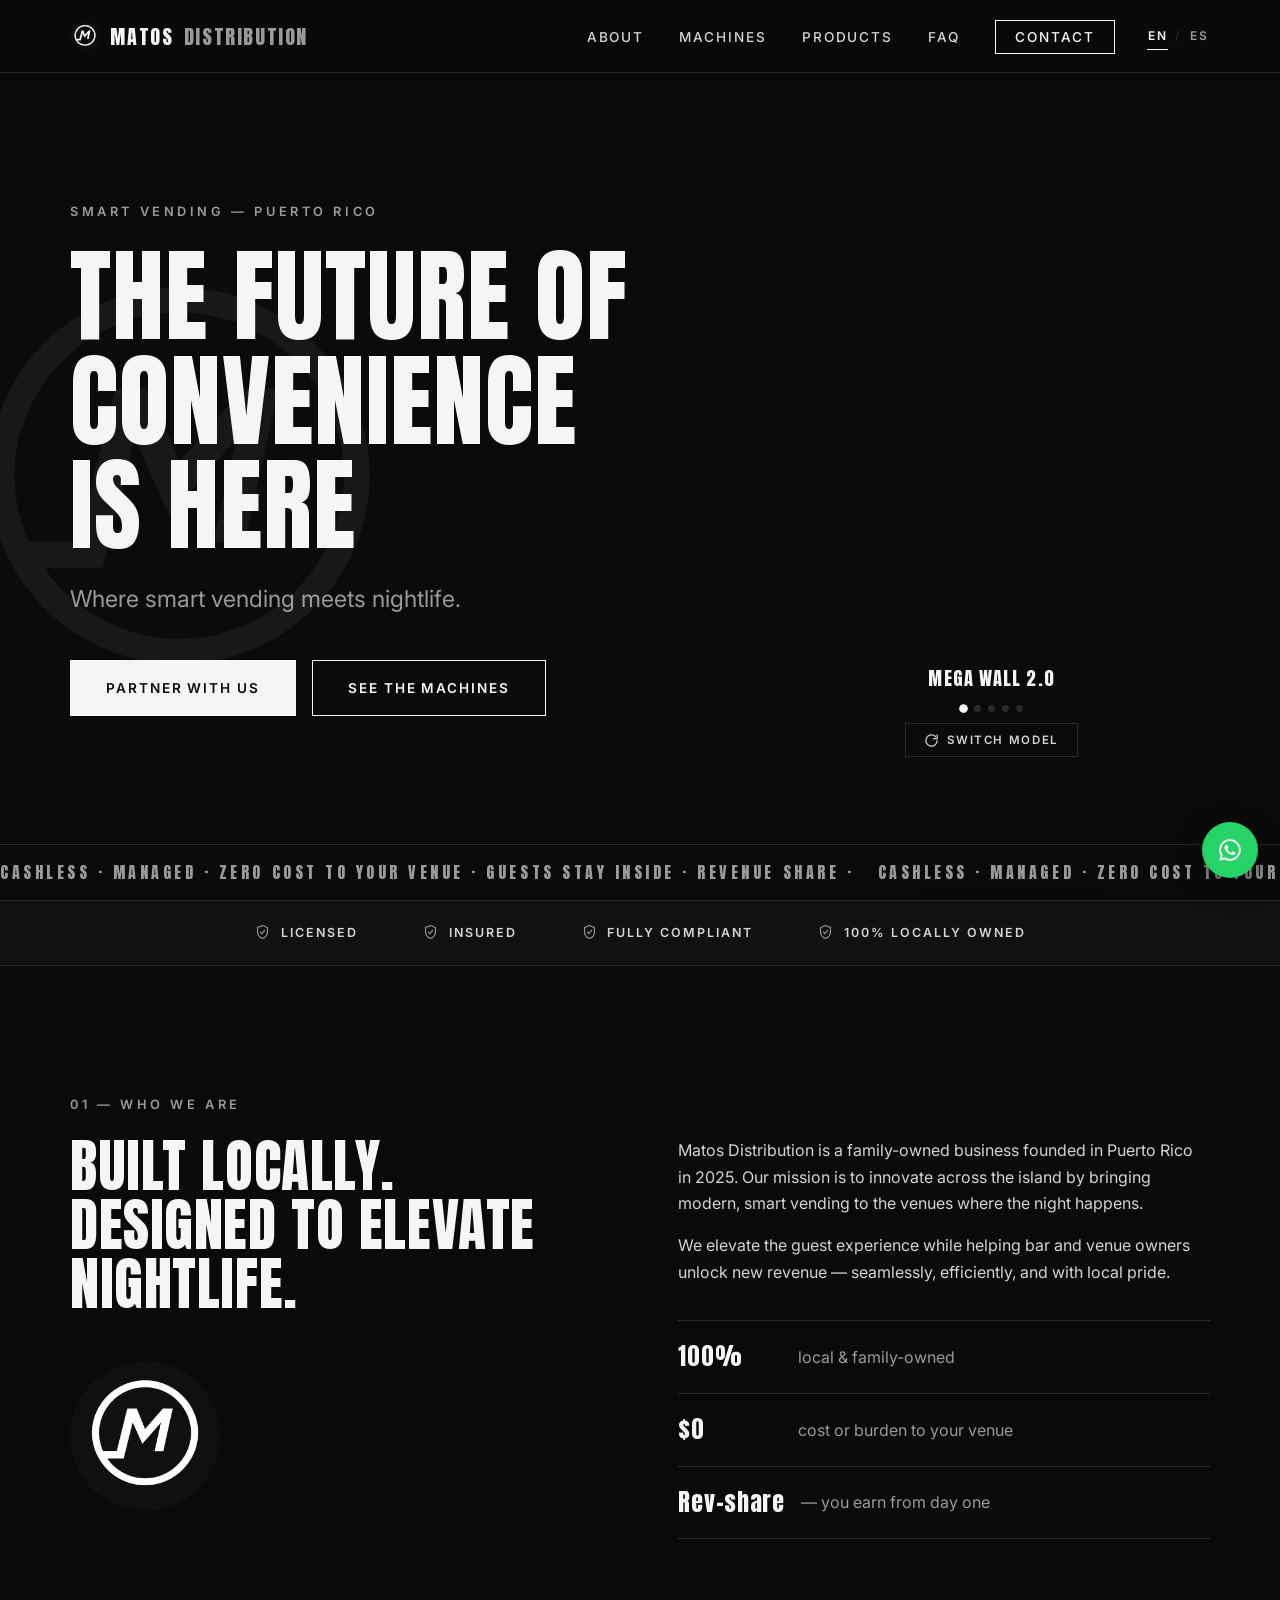
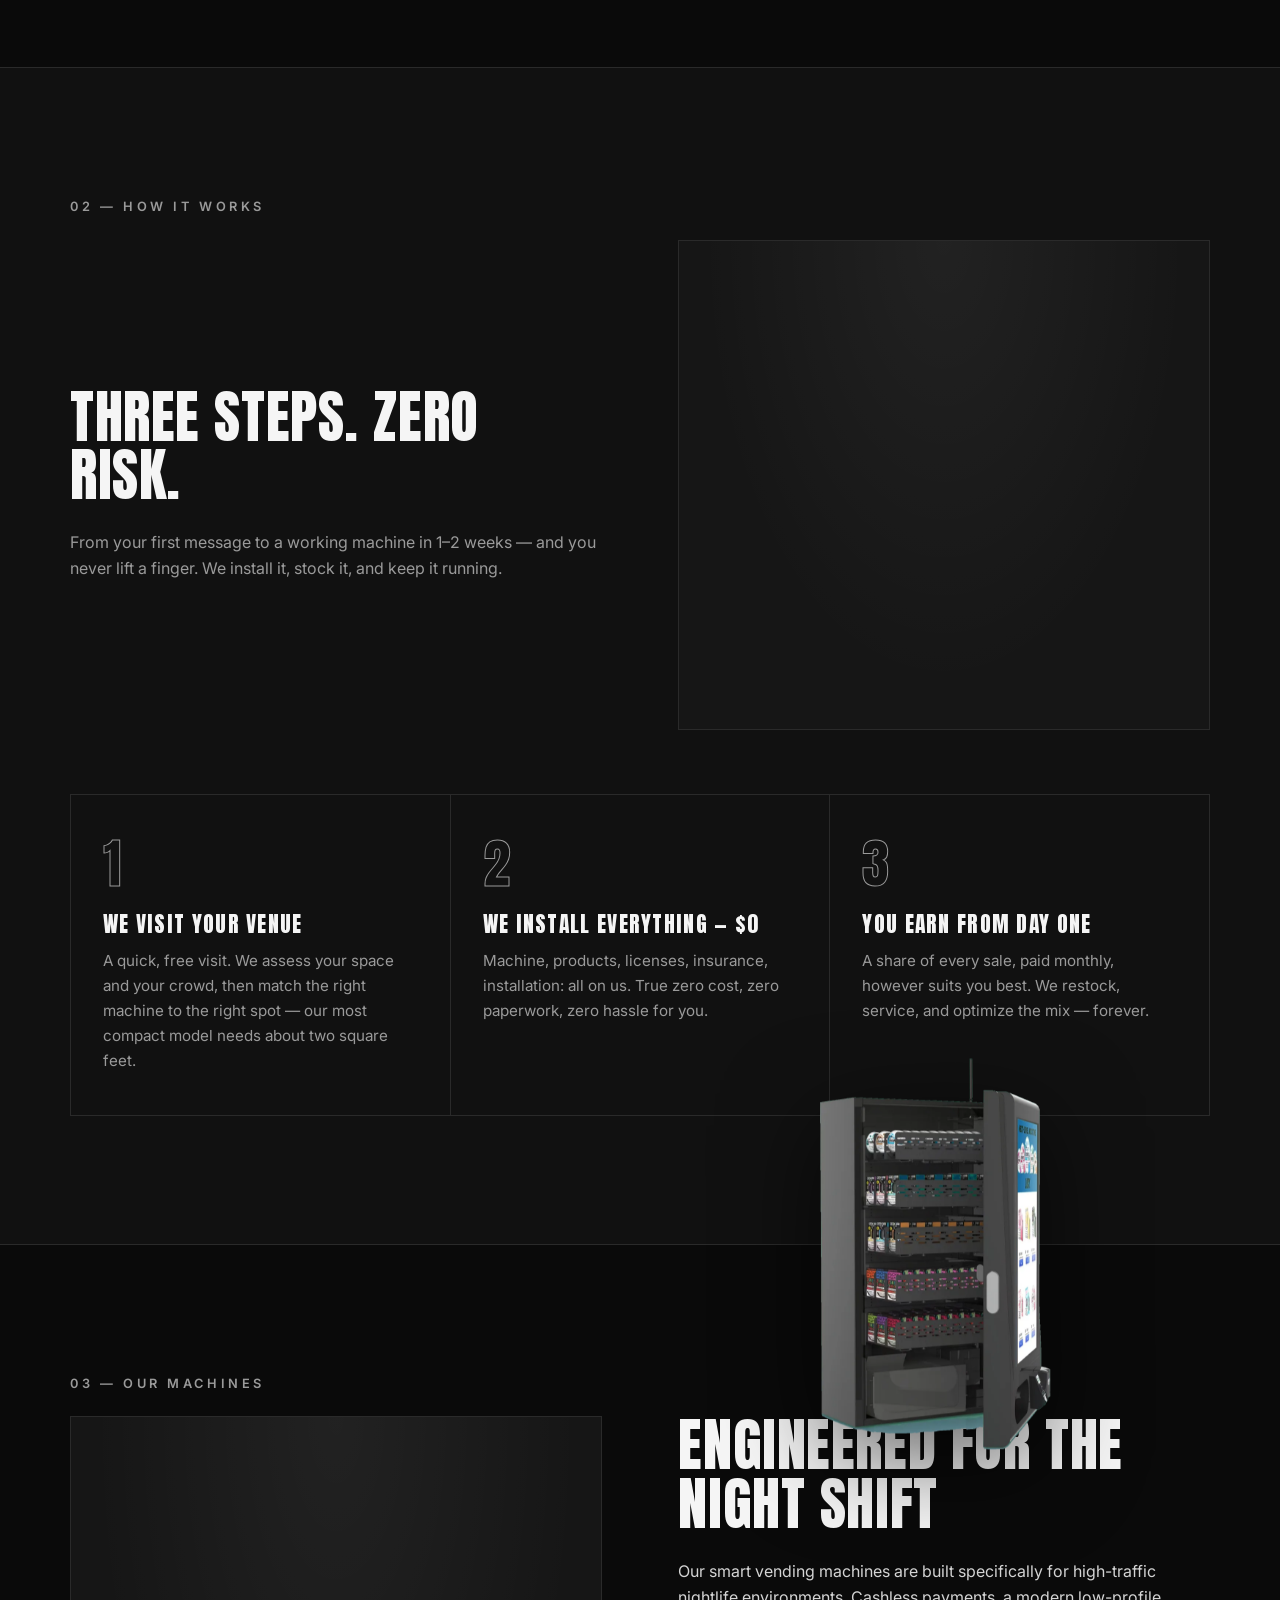
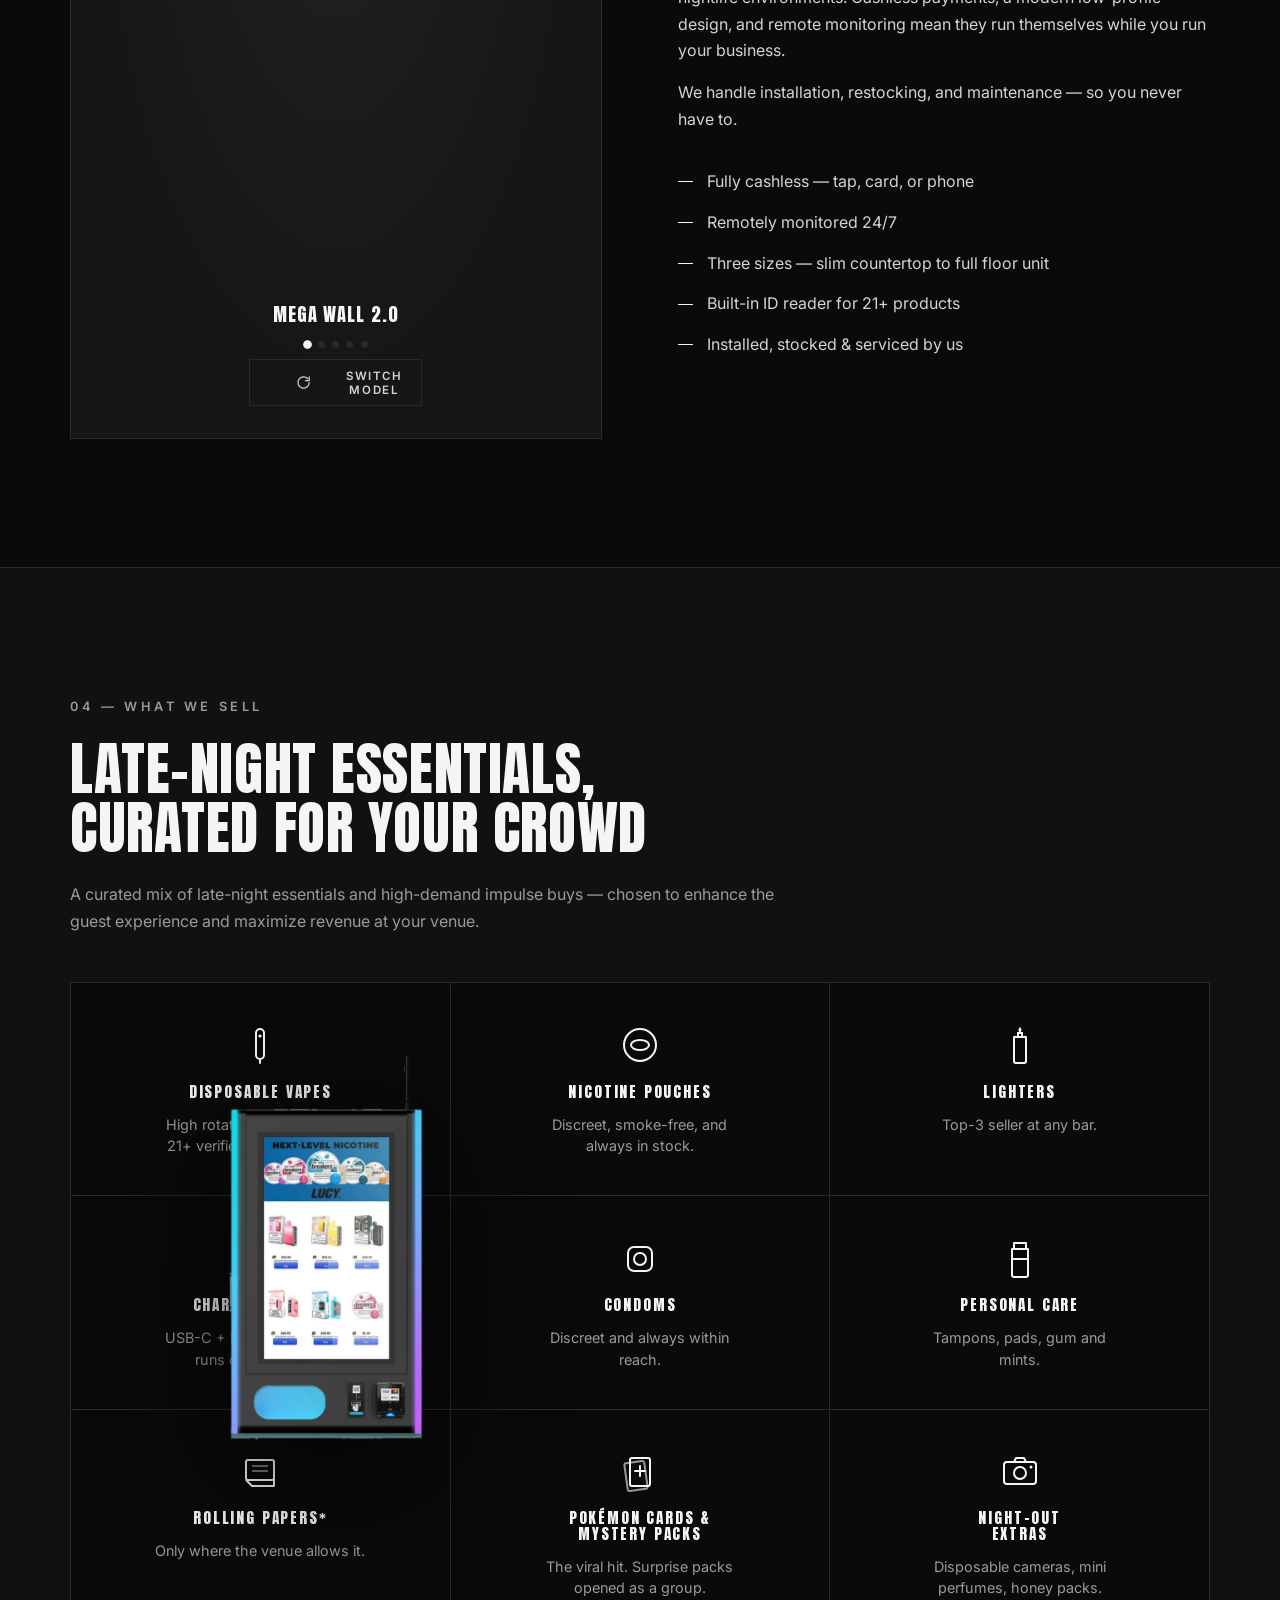
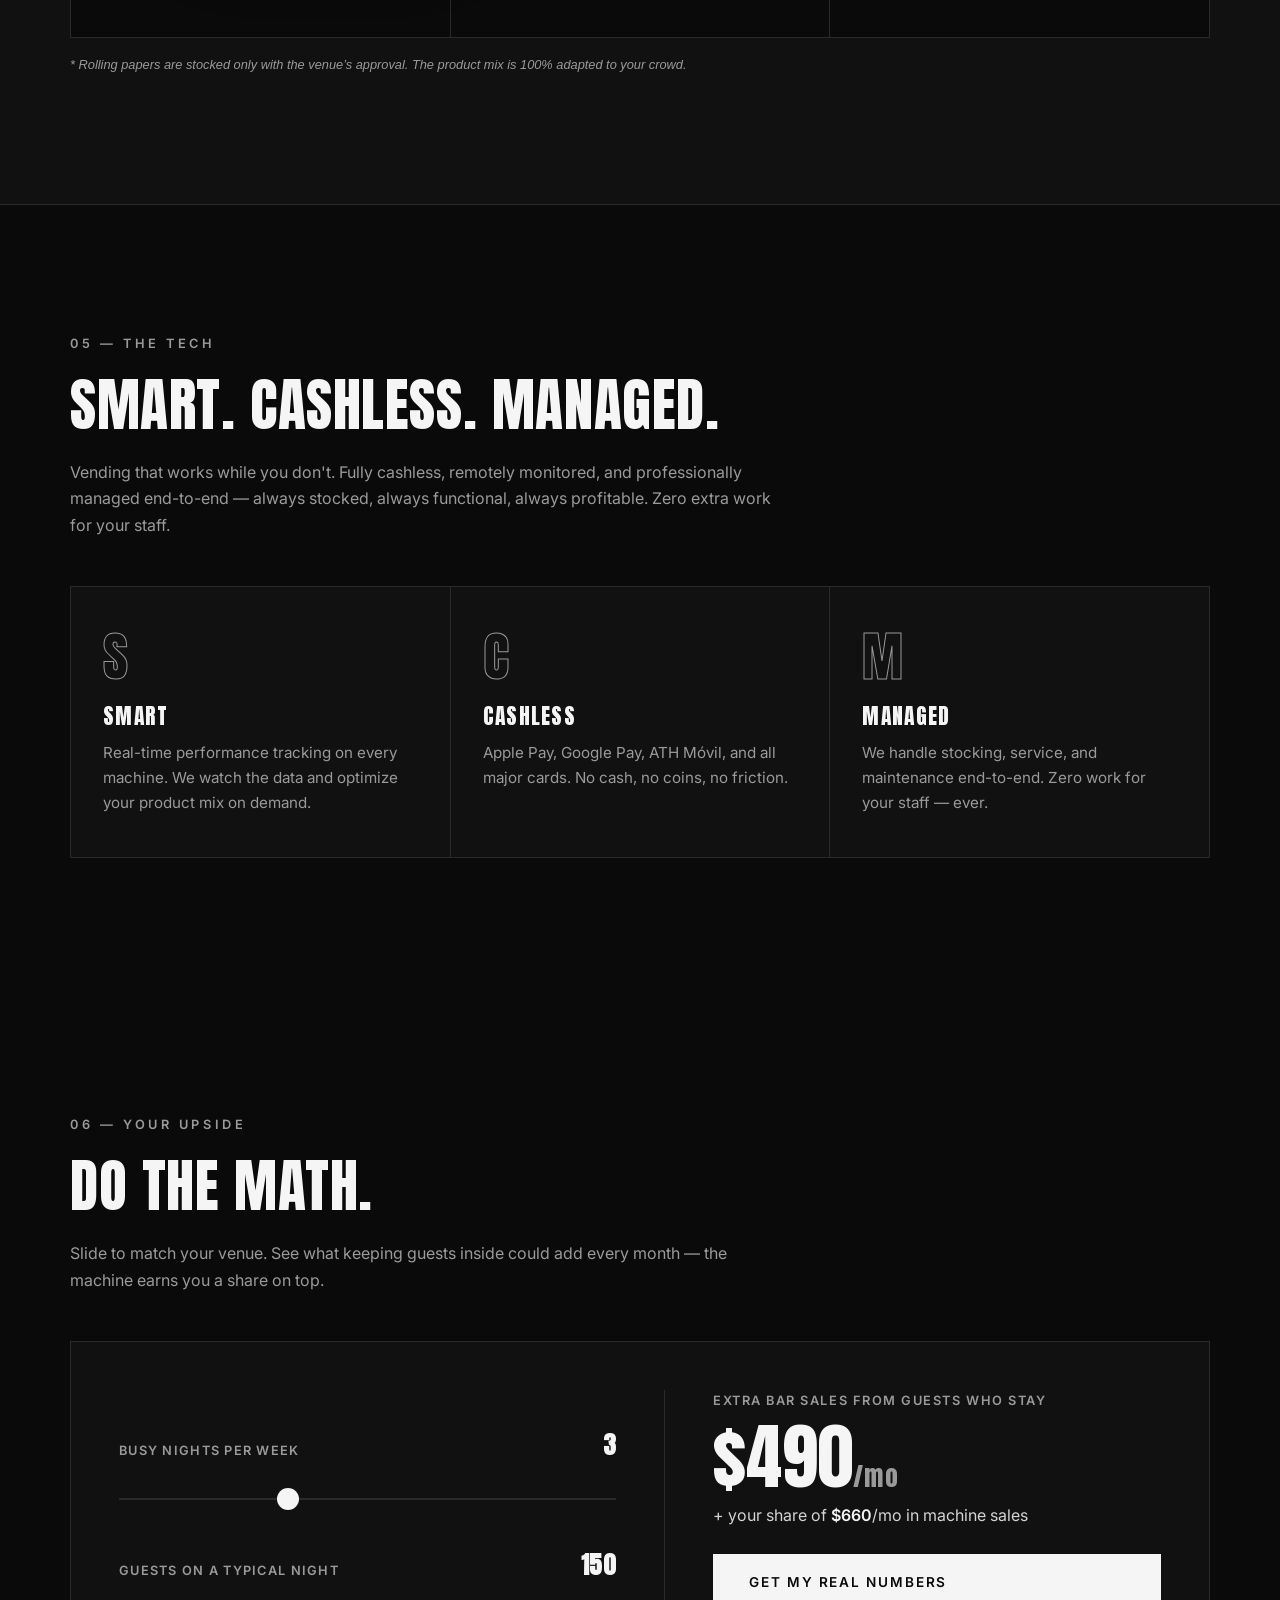
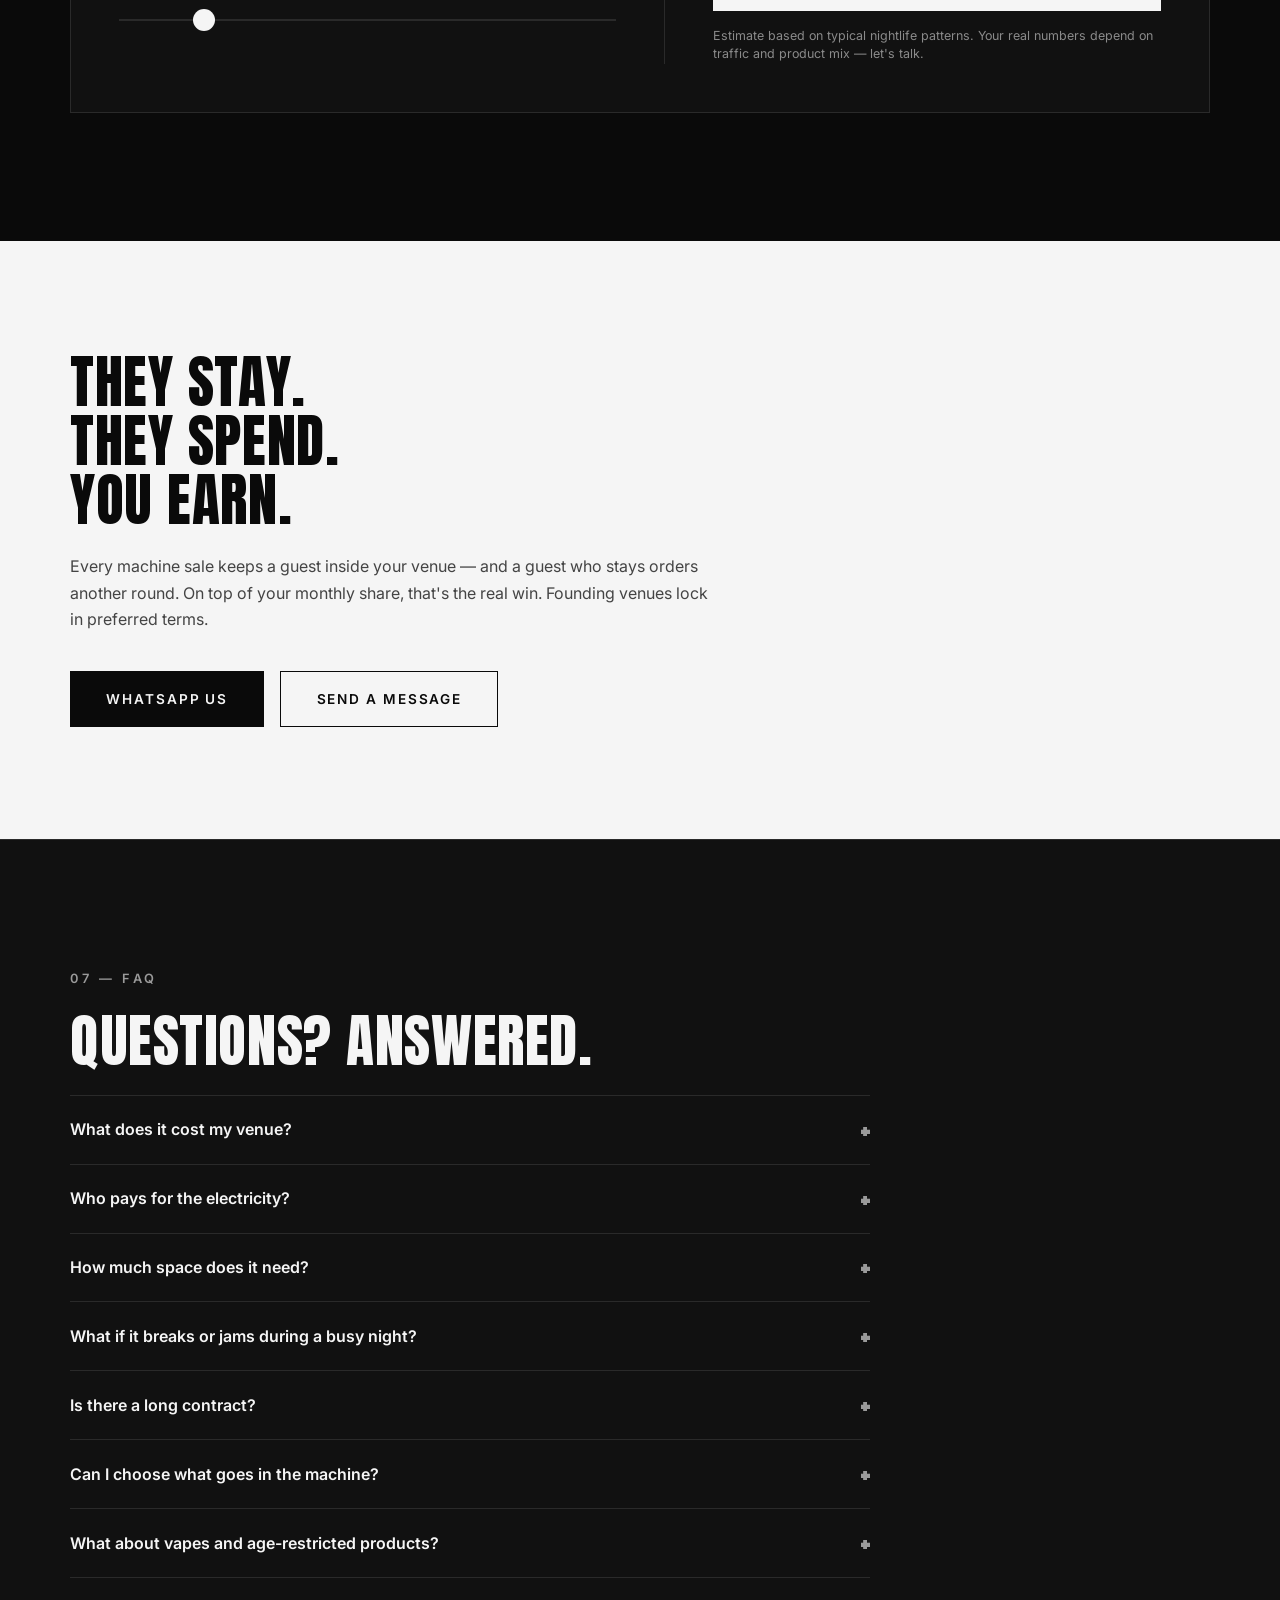
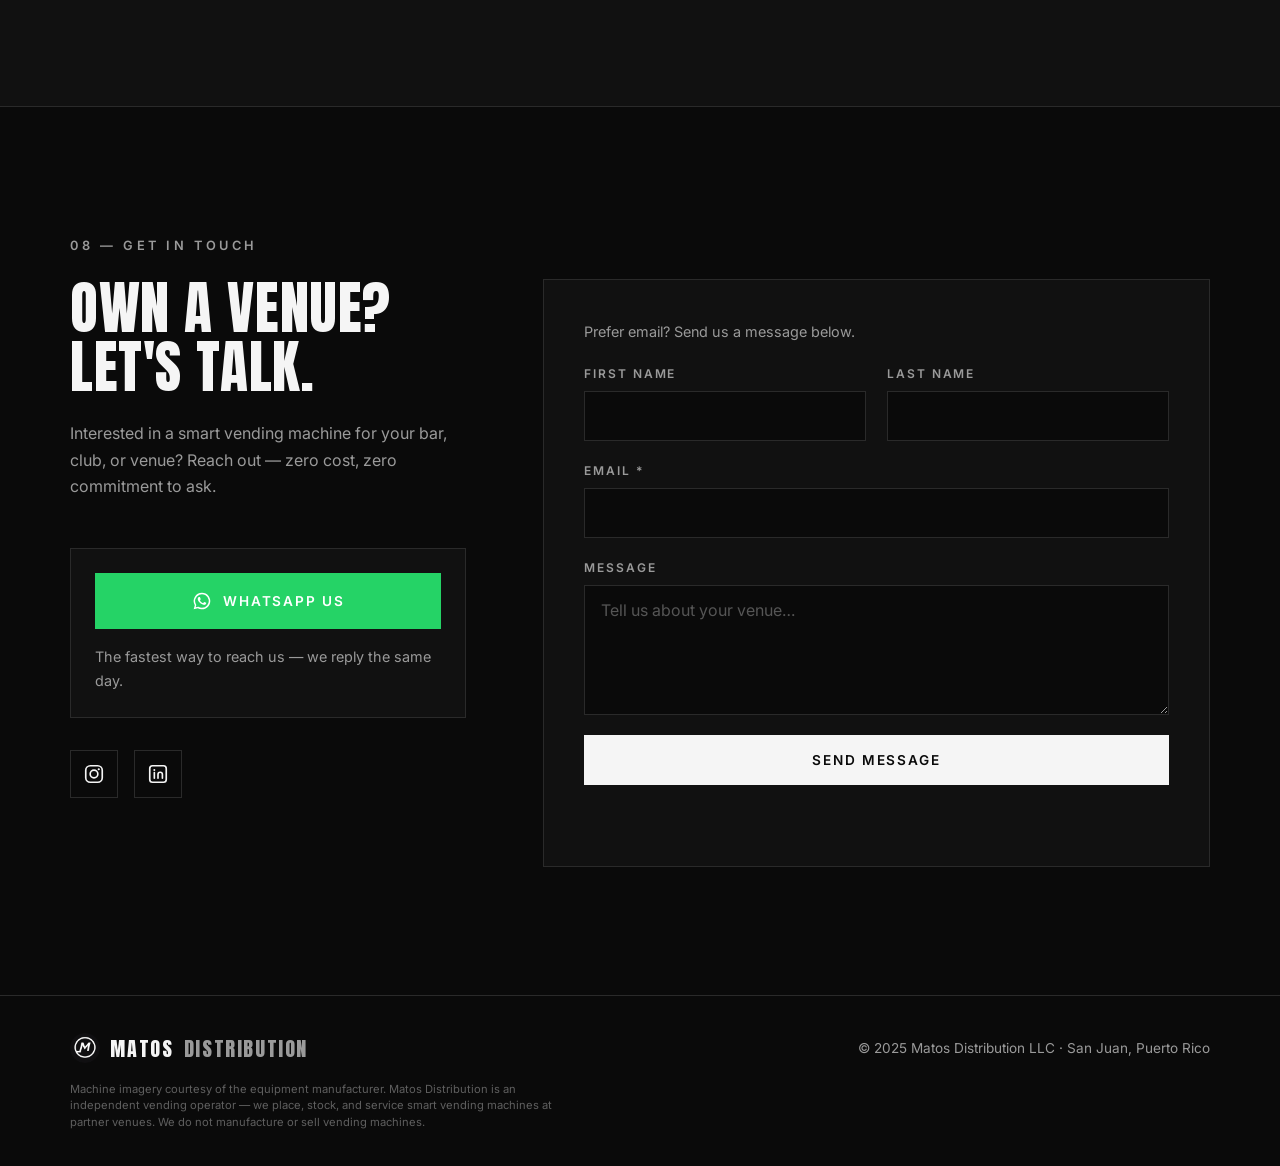
==== commit d23570ae: "Products: 9 tiles with one-line descriptions (EN + ES), matching the venue flyer Co-Authored-By: Cla" ====
--- a/index.html
+++ b/index.html
@@ -40,7 +40,7 @@
   <link rel="preconnect" href="https://fonts.gstatic.com" crossorigin>
   <link href="https://fonts.googleapis.com/css2?family=Inter:wght@400;500;600&display=swap" rel="stylesheet">
 
-  <link rel="stylesheet" href="styles.css">
+  <link rel="stylesheet" href="styles.css?v=20260921">
 
   <!-- Structured data -->
   <script type="application/ld+json">
@@ -270,30 +270,52 @@
         <p class="section-lead reveal">A curated mix of late-night essentials and high-demand impulse buys — chosen to enhance the guest experience and maximize revenue at your venue.</p>
         <ul class="product-grid">
           <li class="product-card reveal">
+            <svg viewBox="0 0 48 48" aria-hidden="true"><rect x="20" y="8" width="8" height="30" rx="4" fill="none" stroke="currentColor" stroke-width="2"/><line x1="24" y1="38" x2="24" y2="42" stroke="currentColor" stroke-width="2" stroke-linecap="round"/><circle cx="24" cy="15" r="1.6" fill="currentColor"/></svg>
+            <h3>Disposable Vapes</h3>
+            <p>High rotation, high demand. 21+ verified at the machine.</p>
+          </li>
+          <li class="product-card reveal">
+            <svg viewBox="0 0 48 48" aria-hidden="true"><circle cx="24" cy="24" r="16" fill="none" stroke="currentColor" stroke-width="2"/><ellipse cx="24" cy="24" rx="9" ry="5" fill="none" stroke="currentColor" stroke-width="2"/></svg>
+            <h3>Nicotine Pouches</h3>
+            <p>Discreet, smoke-free, and always in stock.</p>
+          </li>
+          <li class="product-card reveal">
+            <svg viewBox="0 0 48 48" aria-hidden="true"><path d="M18 16h12v24a2 2 0 0 1-2 2H20a2 2 0 0 1-2-2V16z" fill="none" stroke="currentColor" stroke-width="2" stroke-linejoin="round"/><path d="M22 16v-4h4v4" fill="none" stroke="currentColor" stroke-width="2"/><path d="M24 6c1.5 2 2.5 3 0 6-2.5-3-1.5-4 0-6z" fill="currentColor"/></svg>
+            <h3>Lighters</h3>
+            <p>Top-3 seller at any bar.</p>
+          </li>
+          <li class="product-card reveal">
+            <svg viewBox="0 0 48 48" aria-hidden="true"><path d="M10 38l8-8" stroke="currentColor" stroke-width="2" stroke-linecap="round"/><rect x="16" y="20" width="14" height="10" rx="2" transform="rotate(-45 23 25)" fill="none" stroke="currentColor" stroke-width="2"/><path d="M30 18l4-4M34 22l4-4" stroke="currentColor" stroke-width="2" stroke-linecap="round"/></svg>
+            <h3>Charging Cables</h3>
+            <p>USB-C + Lightning. Nobody runs out of battery.</p>
+          </li>
+          <li class="product-card reveal">
+            <svg viewBox="0 0 48 48" aria-hidden="true"><rect x="12" y="12" width="24" height="24" rx="6" fill="none" stroke="currentColor" stroke-width="2"/><circle cx="24" cy="24" r="6" fill="none" stroke="currentColor" stroke-width="2"/></svg>
+            <h3>Condoms</h3>
+            <p>Discreet and always within reach.</p>
+          </li>
+          <li class="product-card reveal">
             <svg viewBox="0 0 48 48" aria-hidden="true"><path d="M18 8h12v6H18zM16 14h16v26a2 2 0 0 1-2 2H18a2 2 0 0 1-2-2V14z" fill="none" stroke="currentColor" stroke-width="2" stroke-linejoin="round"/><line x1="16" y1="24" x2="32" y2="24" stroke="currentColor" stroke-width="2"/></svg>
             <h3>Personal Care</h3>
-          </li>
-          <li class="product-card reveal">
-            <svg viewBox="0 0 48 48" aria-hidden="true"><path d="M18 16h12v24a2 2 0 0 1-2 2H20a2 2 0 0 1-2-2V16z" fill="none" stroke="currentColor" stroke-width="2" stroke-linejoin="round"/><path d="M22 16v-4h4v4" fill="none" stroke="currentColor" stroke-width="2"/><path d="M24 6c1.5 2 2.5 3 0 6-2.5-3-1.5-4 0-6z" fill="currentColor"/></svg>
-            <h3>Lighters</h3>
-          </li>
-          <li class="product-card reveal">
-            <svg viewBox="0 0 48 48" aria-hidden="true"><circle cx="24" cy="24" r="16" fill="none" stroke="currentColor" stroke-width="2"/><ellipse cx="24" cy="24" rx="9" ry="5" fill="none" stroke="currentColor" stroke-width="2"/></svg>
-            <h3>Nicotine Pouches</h3>
+            <p>Tampons, pads, gum and mints.</p>
           </li>
           <li class="product-card reveal">
             <svg viewBox="0 0 48 48" aria-hidden="true"><rect x="10" y="12" width="28" height="20" rx="2" fill="none" stroke="currentColor" stroke-width="2"/><path d="M10 32l6 6h22V18" fill="none" stroke="currentColor" stroke-width="2" stroke-linejoin="round"/><line x1="16" y1="18" x2="32" y2="18" stroke="currentColor" stroke-width="1.5" opacity="0.6"/><line x1="16" y1="23" x2="32" y2="23" stroke="currentColor" stroke-width="1.5" opacity="0.6"/></svg>
-            <h3>Rolling Papers</h3>
-          </li>
-          <li class="product-card reveal">
-            <svg viewBox="0 0 48 48" aria-hidden="true"><rect x="20" y="8" width="8" height="30" rx="4" fill="none" stroke="currentColor" stroke-width="2"/><line x1="24" y1="38" x2="24" y2="42" stroke="currentColor" stroke-width="2" stroke-linecap="round"/><circle cx="24" cy="15" r="1.6" fill="currentColor"/></svg>
-            <h3>Disposable Vapes</h3>
+            <h3>Rolling Papers*</h3>
+            <p>Only where the venue allows it.</p>
+          </li>
+          <li class="product-card reveal">
+            <svg viewBox="0 0 48 48" aria-hidden="true"><rect x="14" y="10" width="20" height="28" rx="2" fill="none" stroke="currentColor" stroke-width="2"/><rect x="10" y="14" width="20" height="28" rx="2" transform="rotate(-8 20 28)" fill="none" stroke="currentColor" stroke-width="2" opacity="0.6"/><path d="M24 18v10M19 23h10" stroke="currentColor" stroke-width="2" stroke-linecap="round"/></svg>
+            <h3>Pokémon Cards &amp; Mystery Packs</h3>
+            <p>The viral hit. Surprise packs opened as a group.</p>
           </li>
           <li class="product-card reveal">
             <svg viewBox="0 0 48 48" aria-hidden="true"><rect x="8" y="14" width="32" height="22" rx="3" fill="none" stroke="currentColor" stroke-width="2"/><path d="M18 14l2-4h8l2 4" fill="none" stroke="currentColor" stroke-width="2" stroke-linejoin="round"/><circle cx="24" cy="25" r="6" fill="none" stroke="currentColor" stroke-width="2"/><circle cx="35" cy="19" r="1.5" fill="currentColor"/></svg>
             <h3>Night-Out Extras</h3>
+            <p>Disposable cameras, mini perfumes, honey packs.</p>
           </li>
         </ul>
+        <p class="product-note reveal">* Rolling papers are stocked only with the venue’s approval. The product mix is 100% adapted to your crowd.</p>
       </div>
     </section>
 
--- a/styles.css
+++ b/styles.css
@@ -158,7 +158,7 @@
 .nav-links a:hover { color: var(--white); }
 
 /* Sliding underline on desktop nav links */
-@media (min-width: 621px) {
+@media (min-width: 901px) {
   .nav-links a:not(.nav-cta) { position: relative; }
   .nav-links a:not(.nav-cta)::after {
     content: "";
@@ -579,6 +579,10 @@
 }
 .product-card:hover svg { transform: translateY(-4px); }
 .product-card h3 { font-size: 0.95rem; letter-spacing: 0.12em; }
+.product-card { gap: 0.9rem; }
+.product-card h3 { max-width: 16ch; }
+.product-card p { font-size: 0.9rem; line-height: 1.5; color: var(--gray); max-width: 24ch; margin: 0; }
+.product-note { margin-top: 1rem; font-size: 0.8rem; color: var(--gray); font-style: italic; }
 
 /* ---------- Features ---------- */
 
@@ -941,23 +945,11 @@
   .product-grid, .feature-grid { grid-template-columns: 1fr 1fr; }
 }
 
-@media (max-width: 620px) {
+/* Header collapses to the hamburger drawer below 900px: between 621 and
+   ~900px the inline links overflowed and overlapped the wordmark. */
+@media (max-width: 900px) {
   .nav-toggle { display: flex; }
   .nav-right { gap: 0.6rem; }
-  .trust-strip ul { flex-direction: column; align-items: center; gap: 0.85rem; }
-
-  /* Keep the hero CTAs side by side on phones */
-  .hero-actions { flex-wrap: nowrap; gap: 0.7rem; }
-  .hero-actions .btn {
-    flex: 1 1 0;
-    min-width: 0;
-    padding: 0.85rem 0.5rem;
-    text-align: center;
-    font-size: 0.72rem;
-    letter-spacing: 0.05em;
-    line-height: 1.25;
-  }
-
   .nav-links {
     position: absolute;
     top: var(--nav-h);
@@ -977,6 +969,37 @@
     padding: 1.1rem 1.5rem;
   }
   .nav-links a.nav-cta { border: none; }
+}
+
+/* Phones: keep the mark + MATOS, hide the long wordmark visually (still
+   read by assistive tech) so it never collides with the EN/ES switch. */
+@media (max-width: 480px) {
+  .nav-logo { font-size: 1.15rem; }
+  .nav-logo span {
+    position: absolute;
+    width: 1px; height: 1px;
+    overflow: hidden;
+    clip: rect(0 0 0 0);
+    clip-path: inset(50%);
+    white-space: nowrap;
+  }
+}
+
+@media (max-width: 620px) {
+  .trust-strip ul { flex-direction: column; align-items: center; gap: 0.85rem; }
+
+  /* Keep the hero CTAs side by side on phones */
+  .hero-actions { flex-wrap: nowrap; gap: 0.7rem; }
+  .hero-actions .btn {
+    flex: 1 1 0;
+    min-width: 0;
+    padding: 0.85rem 0.5rem;
+    text-align: center;
+    font-size: 0.72rem;
+    letter-spacing: 0.05em;
+    line-height: 1.25;
+  }
+
 
   .form-row { grid-template-columns: 1fr; }
   .feature-grid { grid-template-columns: 1fr; }
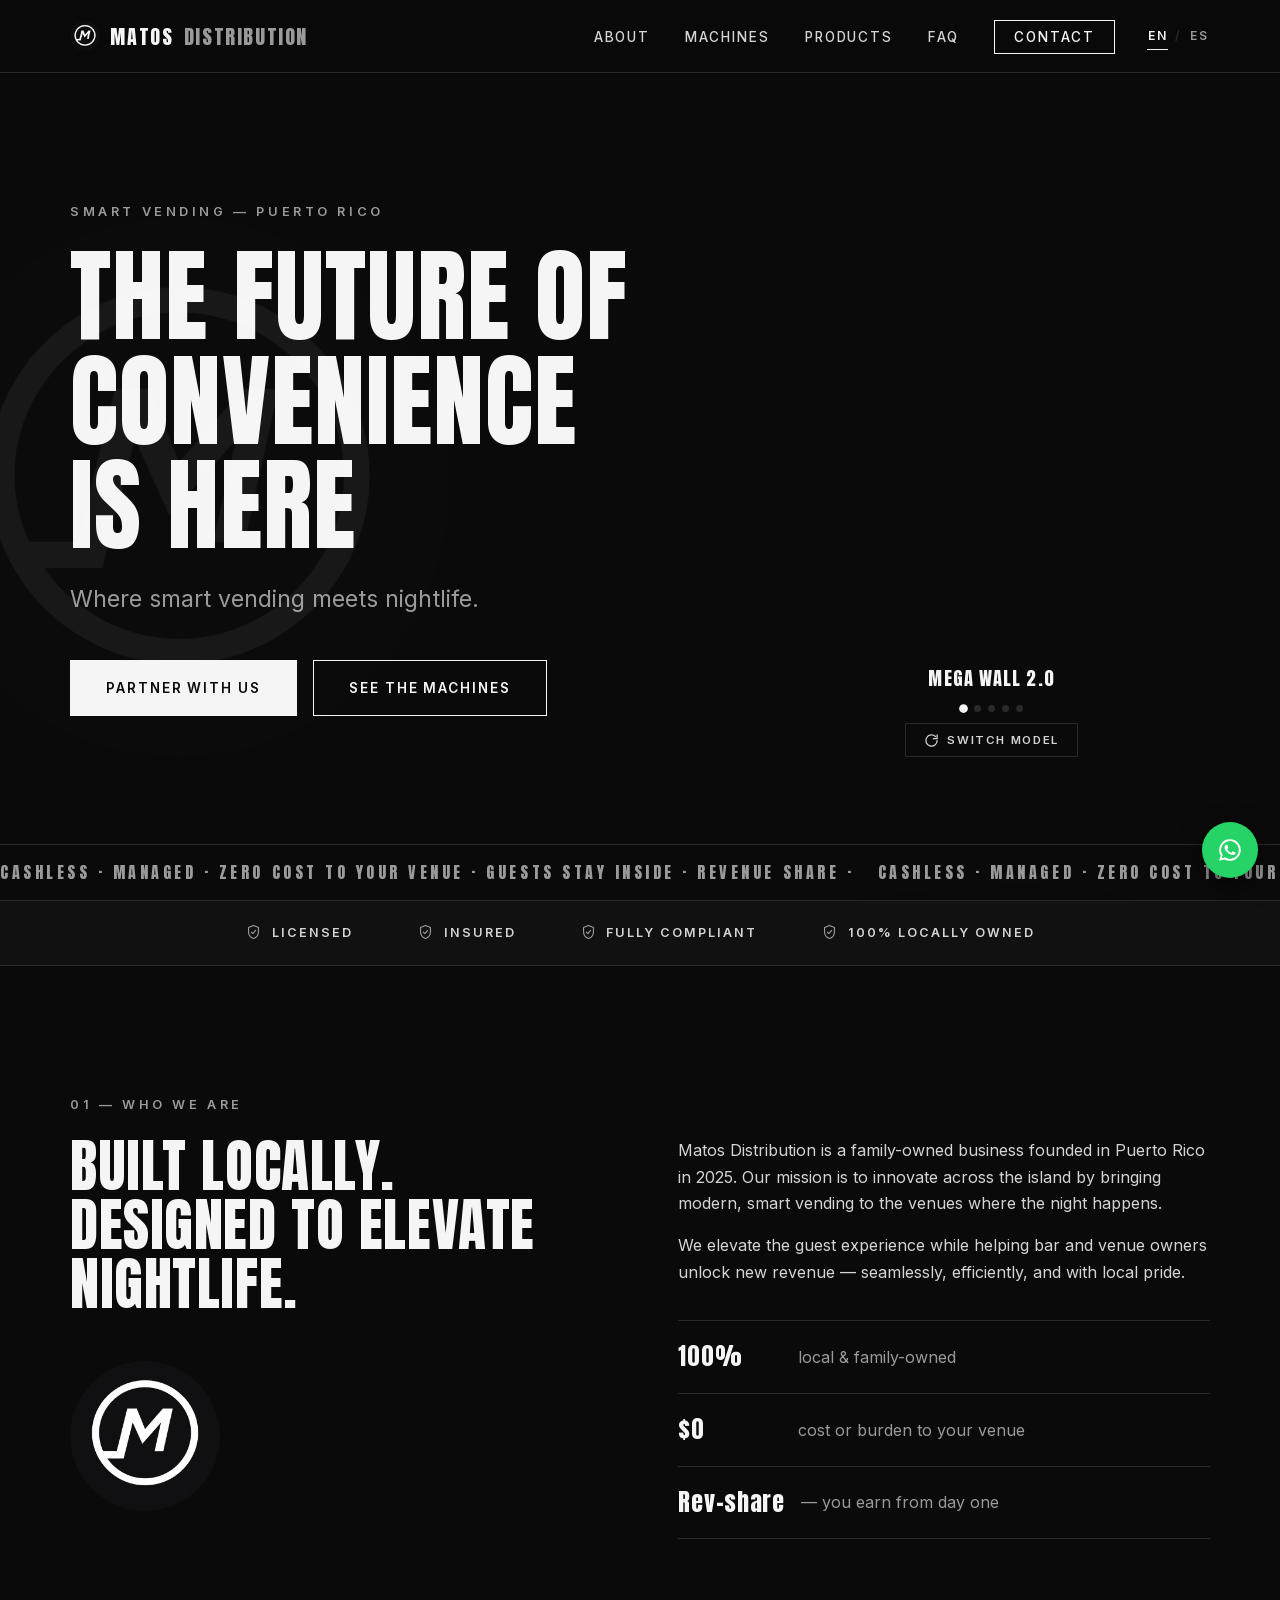
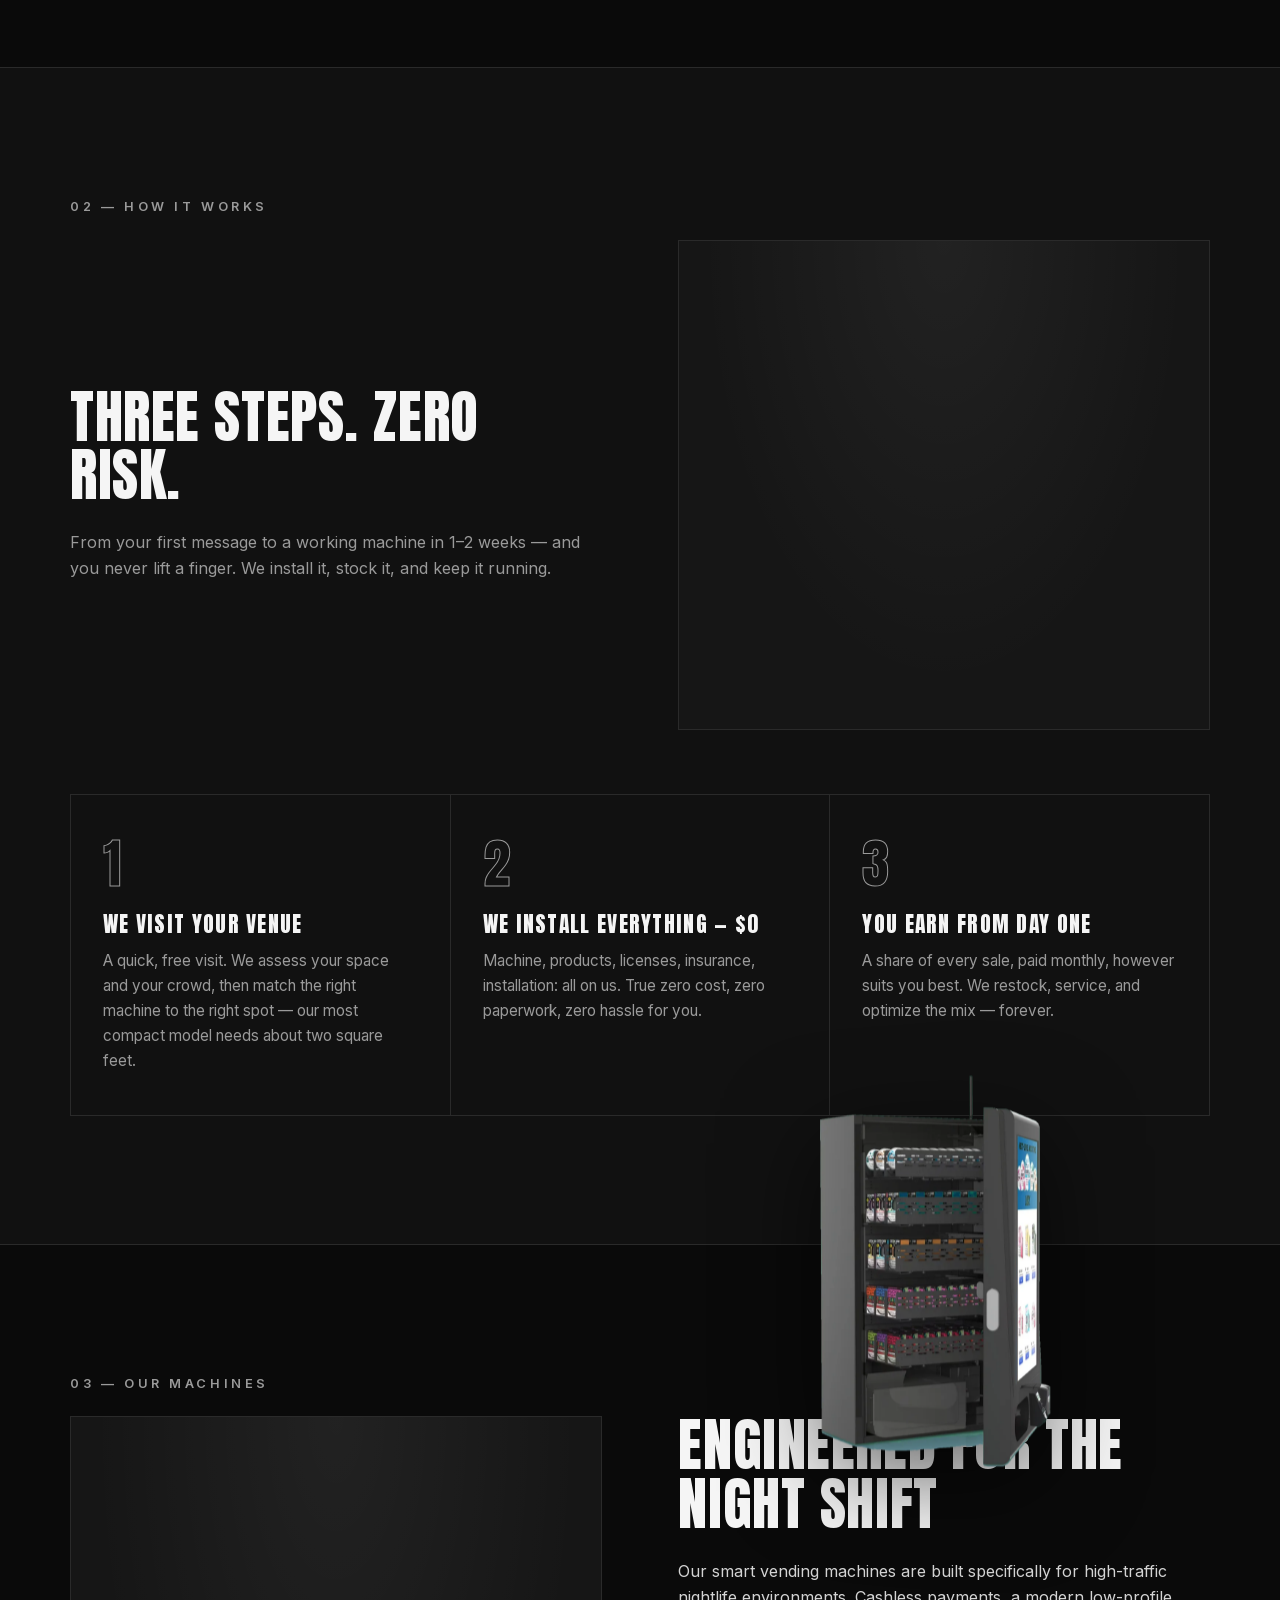
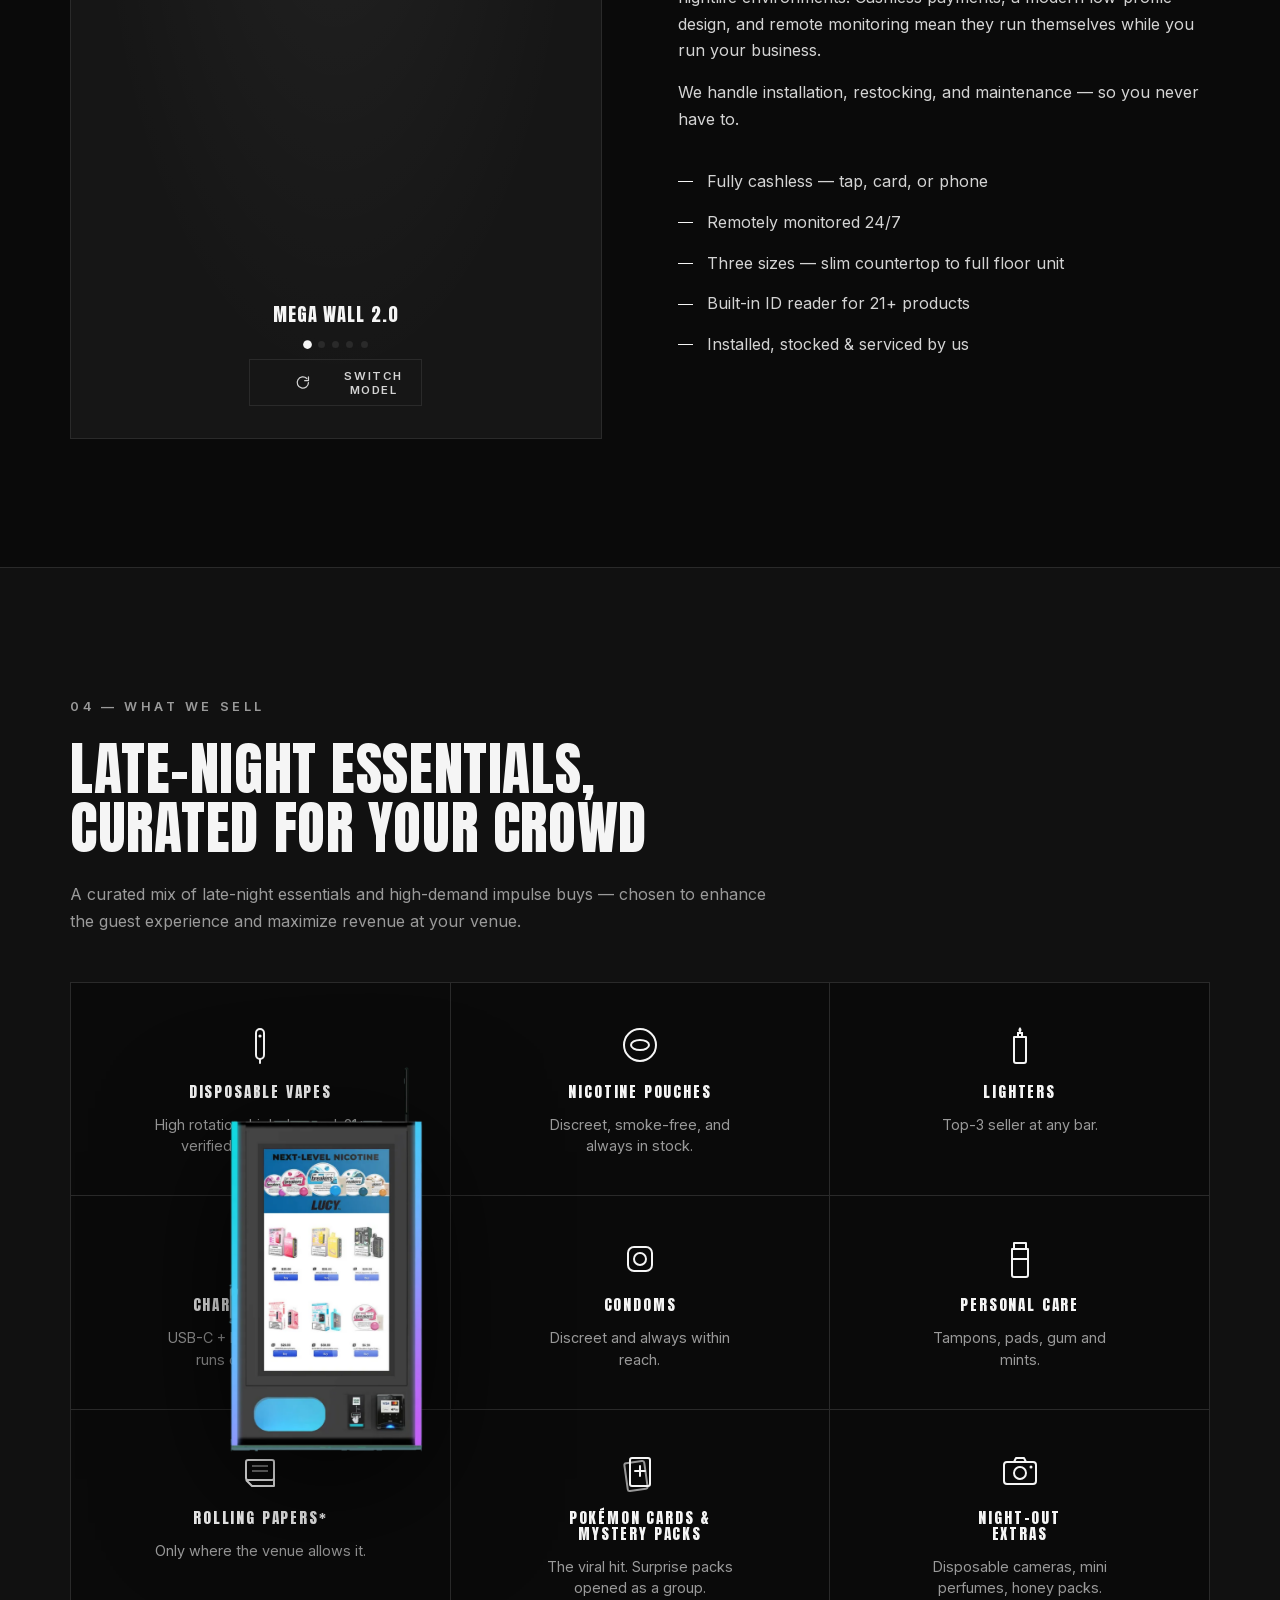
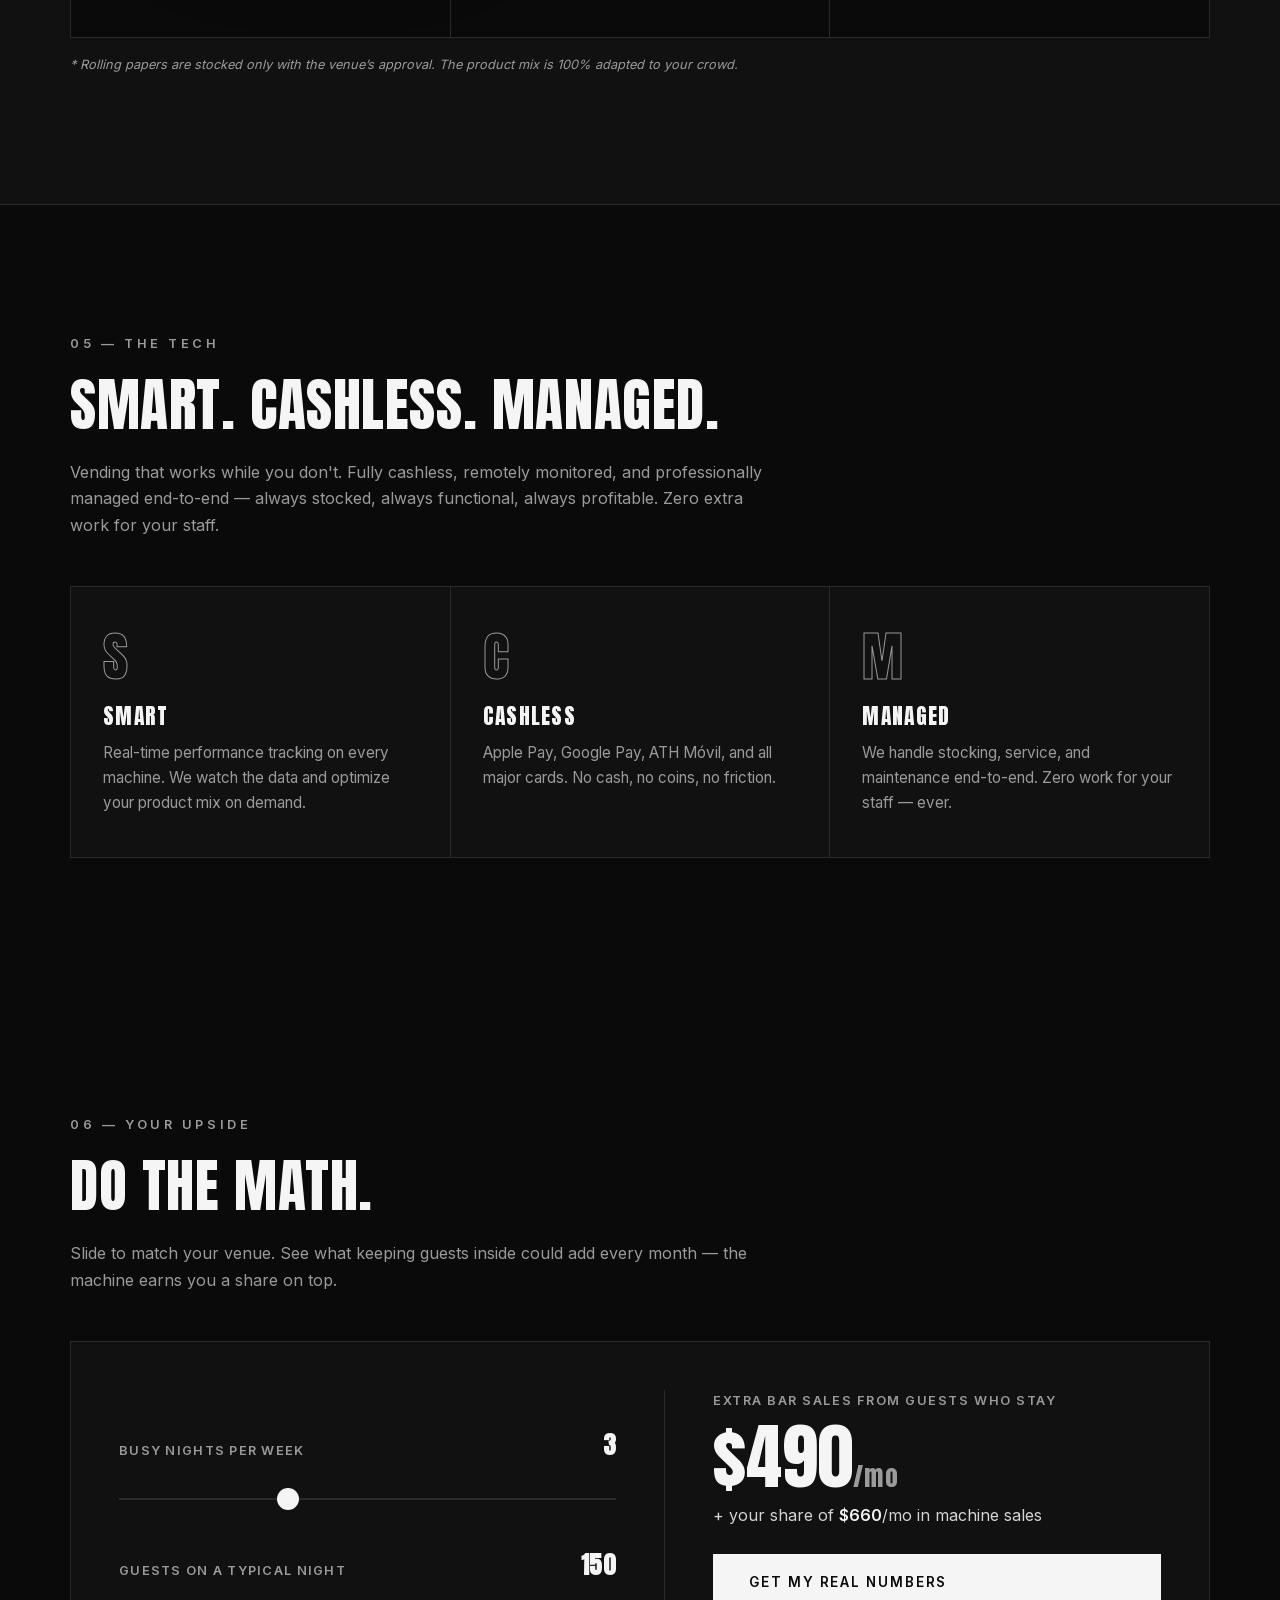
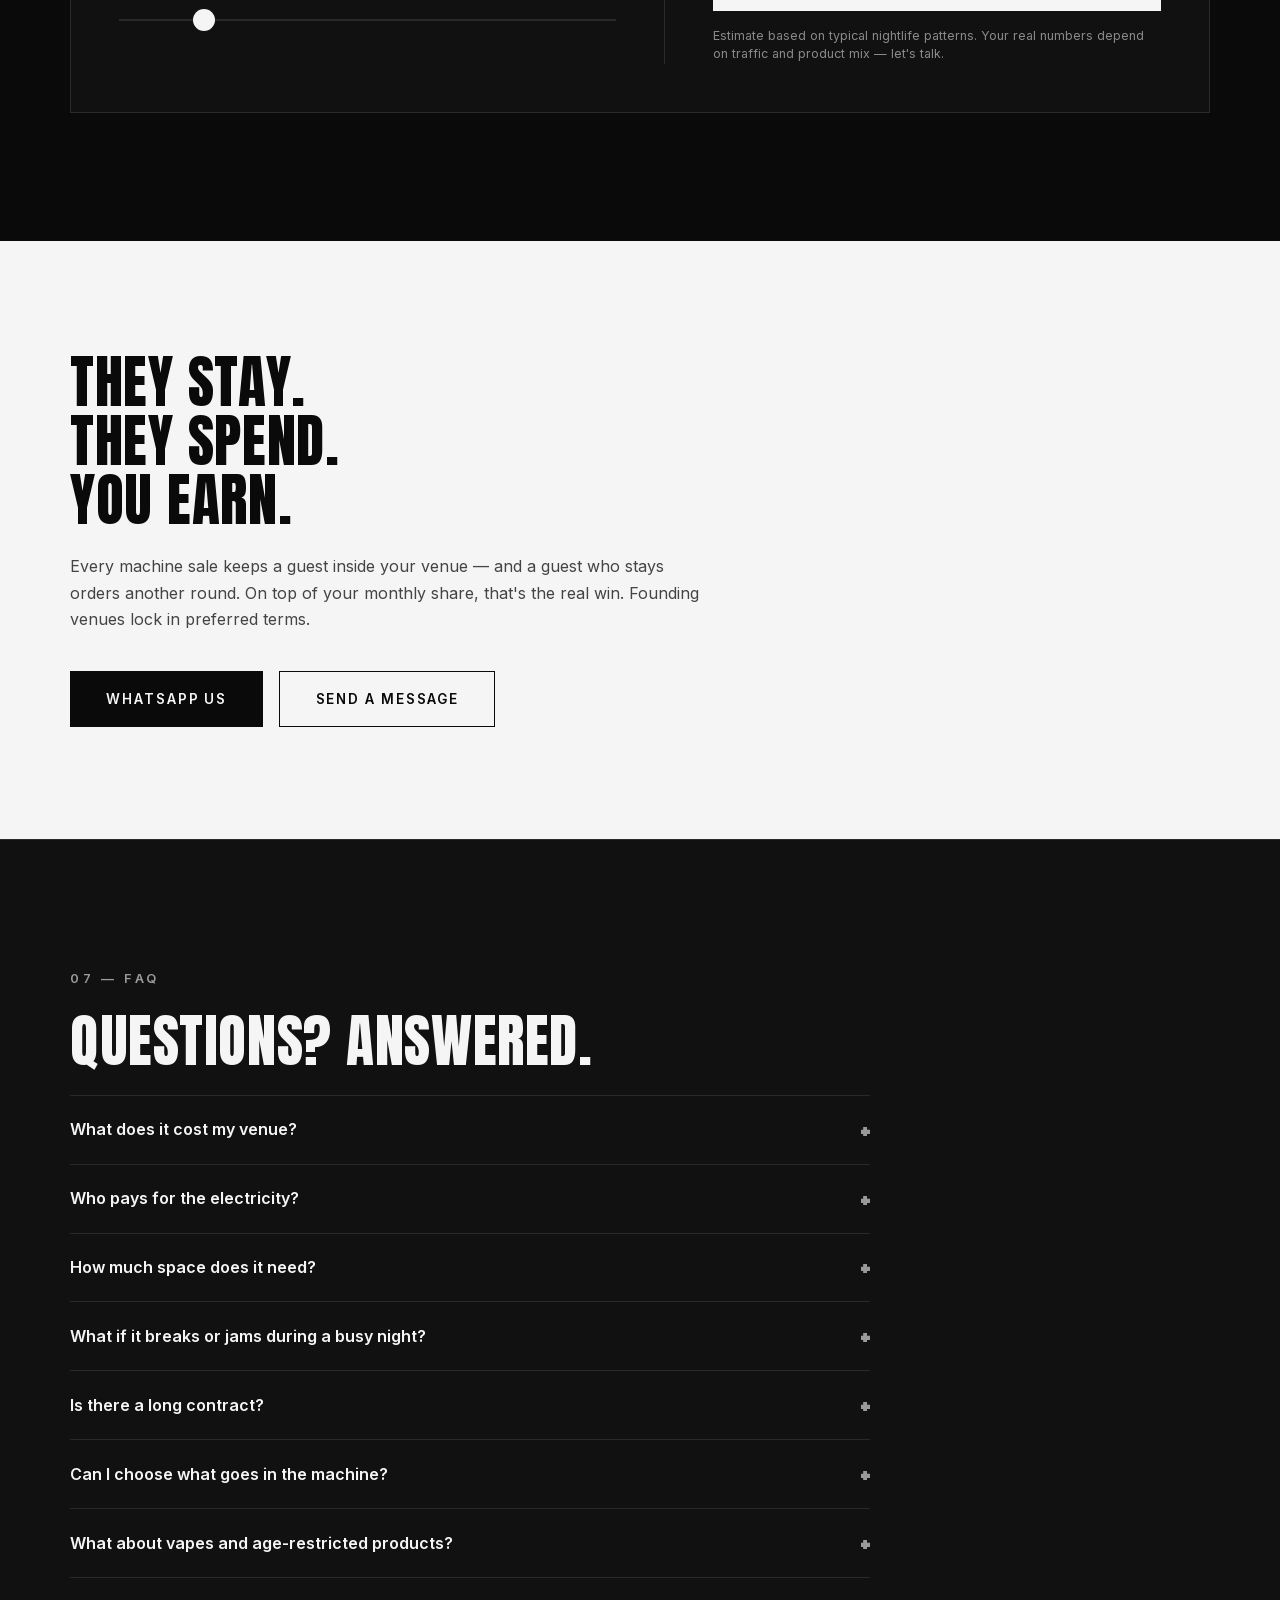
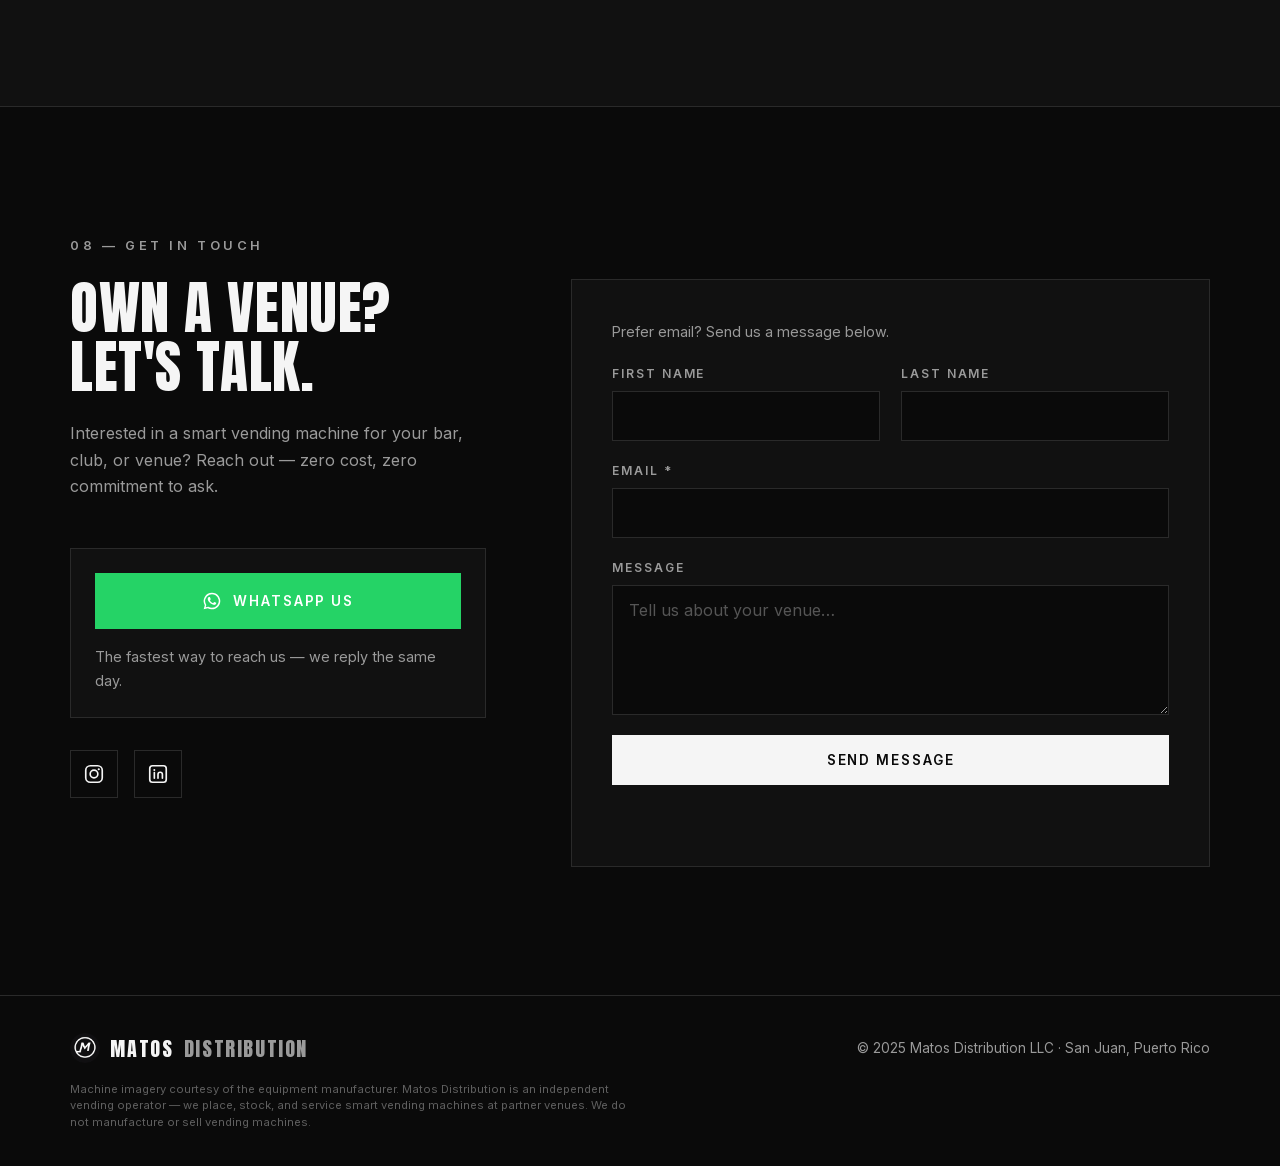
==== commit 7a995dda: "Perf + machines: self-host Inter, prioritize hero image, idle-preload models, immutable asset cachin" ====
--- a/index.html
+++ b/index.html
@@ -33,14 +33,12 @@
   <link rel="icon" type="image/png" href="/favicon.png?v=2">
   <link rel="apple-touch-icon" href="/apple-touch-icon.png?v=2">
 
-  <!-- Fonts: Anton self-hosted (preloaded — it renders the headline), Inter from Google -->
+  <!-- Fonts: Anton self-hosted (preloaded — it renders the headline), Inter self-hosted -->
   <link rel="preload" href="/assets/fonts/anton-latin.woff2" as="font" type="font/woff2" crossorigin>
-  <link rel="preload" href="/assets/machine-front.webp" as="image">
-  <link rel="preconnect" href="https://fonts.googleapis.com">
-  <link rel="preconnect" href="https://fonts.gstatic.com" crossorigin>
-  <link href="https://fonts.googleapis.com/css2?family=Inter:wght@400;500;600&display=swap" rel="stylesheet">
-
-  <link rel="stylesheet" href="styles.css?v=20260921">
+  <link rel="preload" href="/assets/machine-front.webp" as="image" fetchpriority="high">
+  <link rel="preload" href="/assets/fonts/inter-latin.woff2" as="font" type="font/woff2" crossorigin>
+
+  <link rel="stylesheet" href="styles.css?v=20261104">
 
   <!-- Structured data -->
   <script type="application/ld+json">
@@ -138,7 +136,7 @@
         <div class="hero-visual reveal">
           <div class="machine-switcher">
             <button type="button" class="machine-stage machine-stage--hero" data-machine-advance aria-label="Show another machine model">
-              <img class="machine-img" data-machine-img data-parallax="30" src="/assets/machine-front.webp" alt="Mega Wall 2.0 smart vending machine with a lit touchscreen" width="1040" height="1040">
+              <img class="machine-img" data-machine-img data-parallax="30" src="/assets/machine-front.webp" fetchpriority="high" decoding="async" alt="Mega Wall 2.0 smart vending machine with a lit touchscreen" width="1040" height="1040">
             </button>
             <div class="machine-switch-ui">
               <span class="machine-name" data-machine-name>Mega Wall 2.0</span>
@@ -201,7 +199,7 @@
             <p class="section-lead reveal">From your first message to a working machine in 1–2 weeks — and you never lift a finger. We install it, stock it, and keep it running.</p>
           </div>
           <div class="machine-visual reveal">
-            <img class="machine-photo" data-parallax="14" src="/assets/machine-interior.webp" alt="An open Matos Distribution vending machine fully stocked with nightlife essentials" width="1200" height="1200" loading="lazy">
+            <img class="machine-photo" data-parallax="14" src="/assets/machine-interior.webp" alt="An open Matos Distribution vending machine fully stocked with nightlife essentials" width="1200" height="1200" loading="lazy" decoding="async">
           </div>
         </div>
         <div class="feature-grid steps-grid">
@@ -232,7 +230,7 @@
           <div class="machine-visual reveal">
             <div class="machine-switcher">
               <button type="button" class="machine-stage" data-machine-advance aria-label="Show another machine model">
-                <img class="machine-img" data-machine-img data-parallax="14" src="/assets/machine-front.webp" alt="Mega Wall 2.0 smart vending machine — lit touchscreen, contactless card reader, and built-in ID scanner" width="1040" height="1040" loading="lazy">
+                <img class="machine-img" data-machine-img data-parallax="14" src="/assets/machine-front.webp" alt="Mega Wall 2.0 smart vending machine — lit touchscreen, contactless card reader, and built-in ID scanner" width="1040" height="1040" loading="lazy" decoding="async">
               </button>
               <div class="machine-switch-ui">
                 <span class="machine-name" data-machine-name>Mega Wall 2.0</span>
@@ -498,7 +496,7 @@
     <svg viewBox="0 0 24 24" aria-hidden="true" fill="currentColor"><path d="M12 2a10 10 0 0 0-8.6 15.1L2 22l5-1.3A10 10 0 1 0 12 2zm0 18.2c-1.5 0-3-.4-4.3-1.2l-.3-.2-3 .8.8-2.9-.2-.3A8.2 8.2 0 1 1 12 20.2zm4.6-6.1c-.3-.1-1.5-.7-1.7-.8-.2-.1-.4-.1-.6.1-.2.3-.6.8-.8 1-.1.2-.3.2-.5.1-.3-.1-1.1-.4-2-1.2-.8-.7-1.3-1.5-1.4-1.8-.2-.3 0-.4.1-.5l.4-.5c.1-.2.2-.3.3-.5.1-.2 0-.3 0-.5-.1-.1-.6-1.4-.8-1.9-.2-.5-.4-.4-.6-.4h-.5c-.2 0-.5.1-.7.3-.2.3-.9.9-.9 2.1s.9 2.4 1 2.6c.1.2 1.8 2.7 4.3 3.8.6.3 1.1.4 1.4.5.6.2 1.2.2 1.6.1.5-.1 1.5-.6 1.7-1.2.2-.6.2-1.1.1-1.2 0-.1-.2-.2-.4-.3z"/></svg>
   </a>
 
-  <script src="script.js" defer></script>
+  <script src="script.js?v=20261104" defer></script>
   <script defer src="/_vercel/insights/script.js"></script>
 </body>
 </html>
--- a/styles.css
+++ b/styles.css
@@ -1,6 +1,13 @@
 /* ============ Matos Distribution — monochrome theme ============ */
 
 /* Self-hosted display font (latin subset covers Spanish accents) */
+@font-face {
+  font-family: "Inter";
+  font-style: normal;
+  font-weight: 400 600;
+  font-display: swap;
+  src: url("/assets/fonts/inter-latin.woff2") format("woff2");
+}
 @font-face {
   font-family: "Anton";
   font-style: normal;
@@ -317,7 +324,10 @@
   will-change: transform;
   transition: opacity 0.18s ease;
 }
+.machine-stage { cursor: pointer; }
 .machine-stage:hover .machine-img { opacity: 0.92; }
+.machine-img { transition: opacity 0.22s ease, transform 0.6s ease; }
+.machine-img.is-swapping { opacity: 0; }
 
 .machine-switch-ui {
   display: flex;
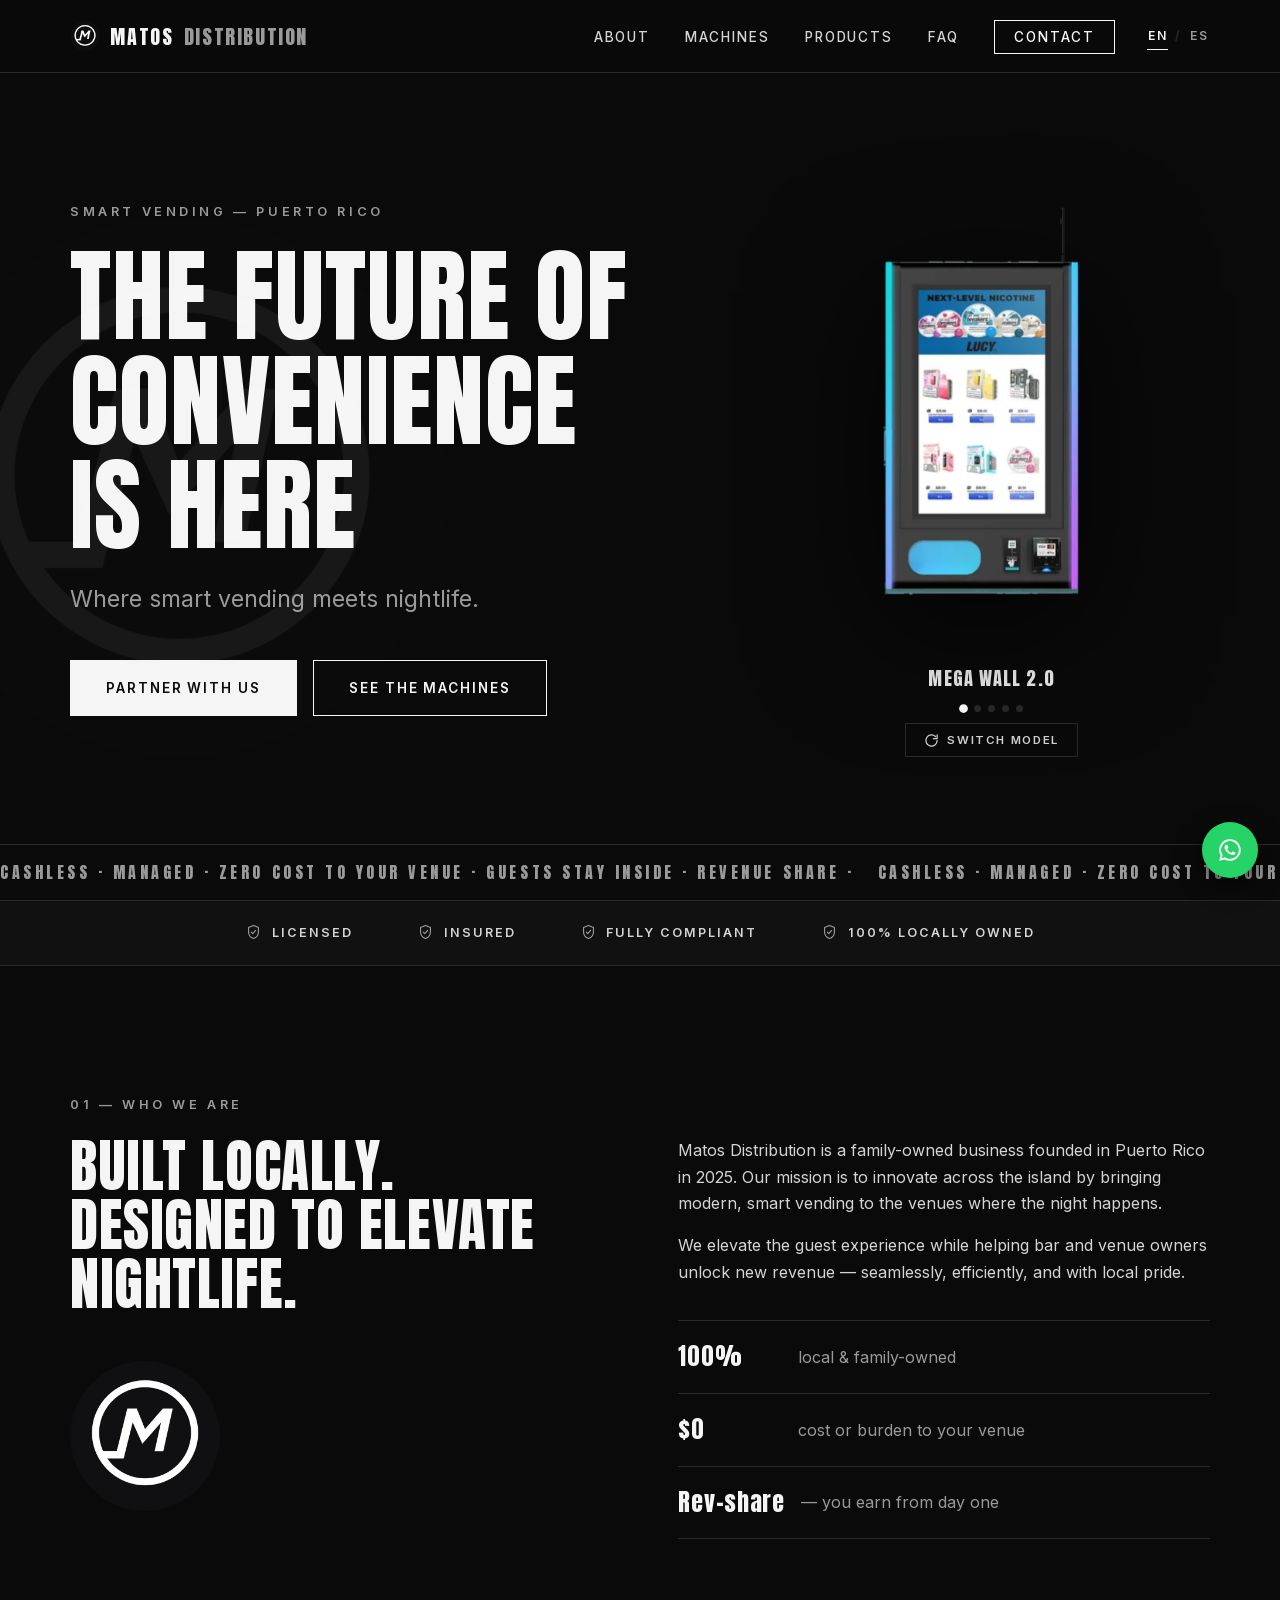
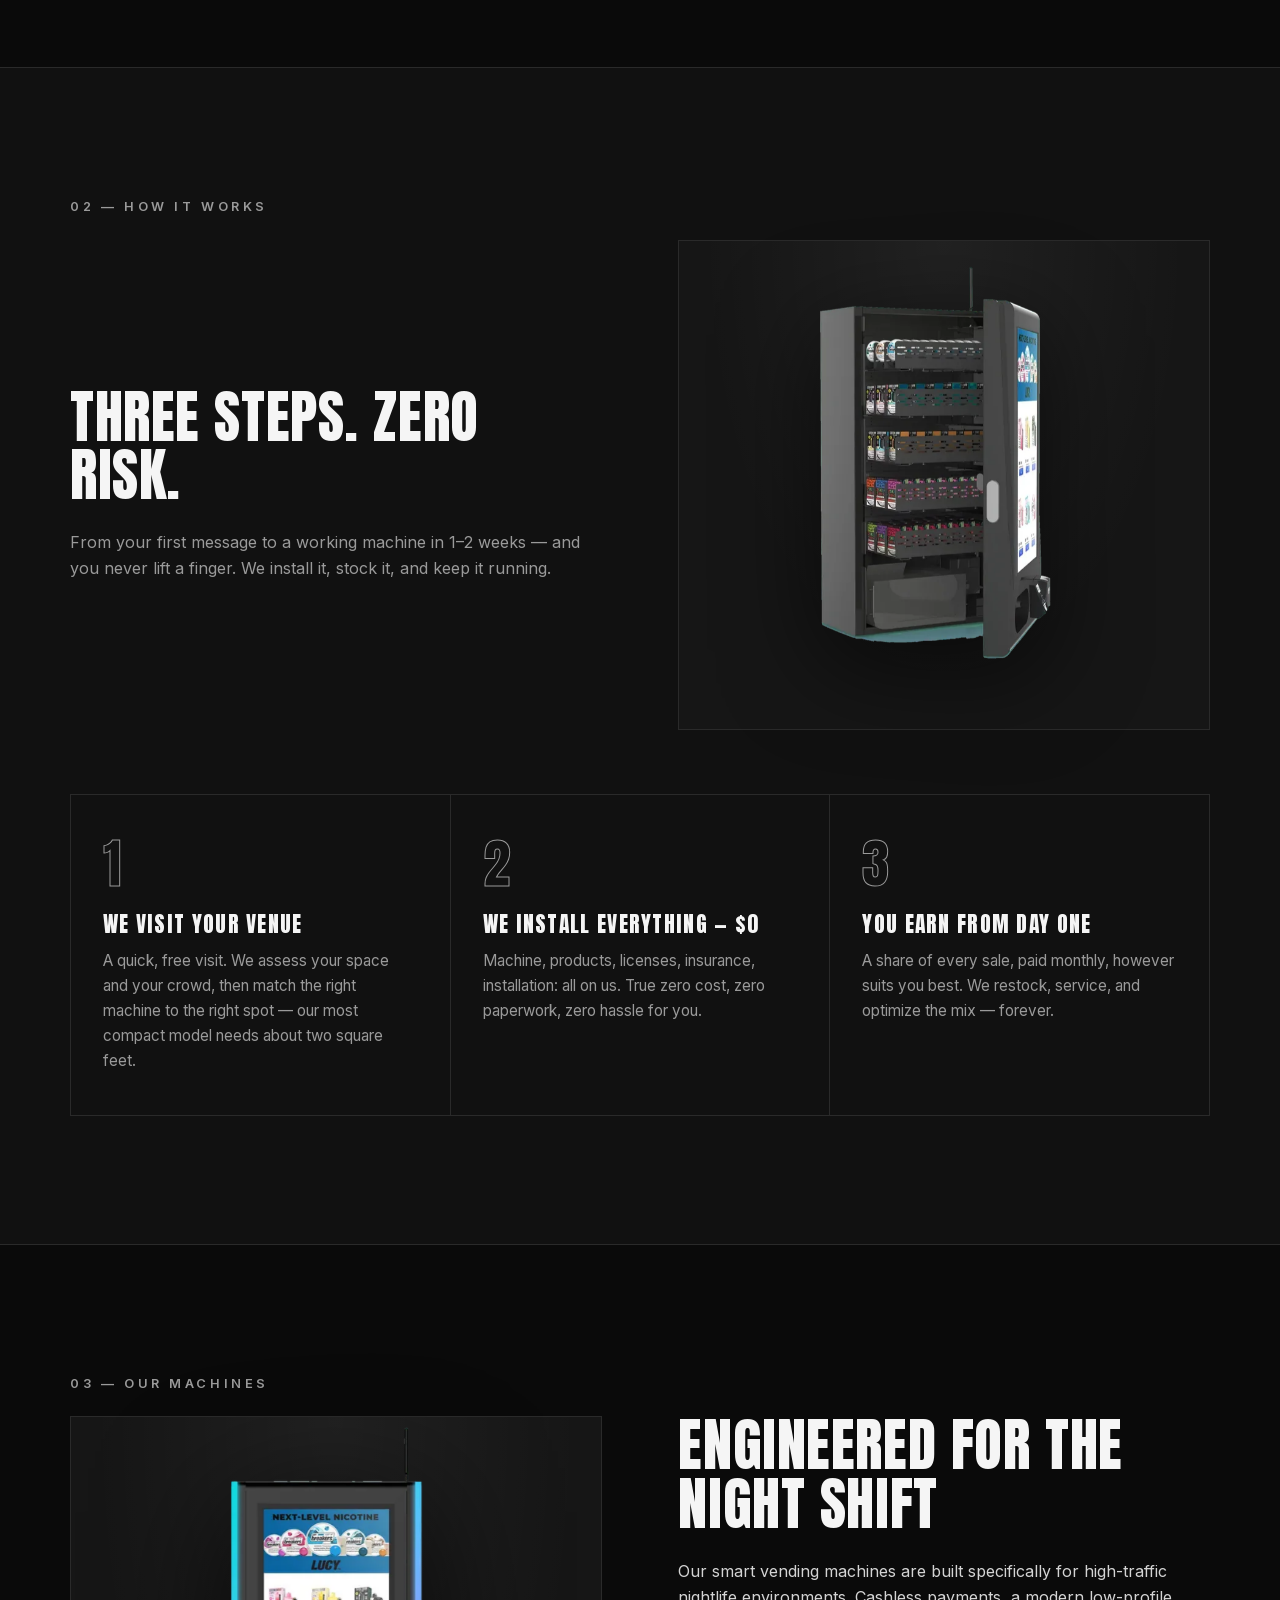
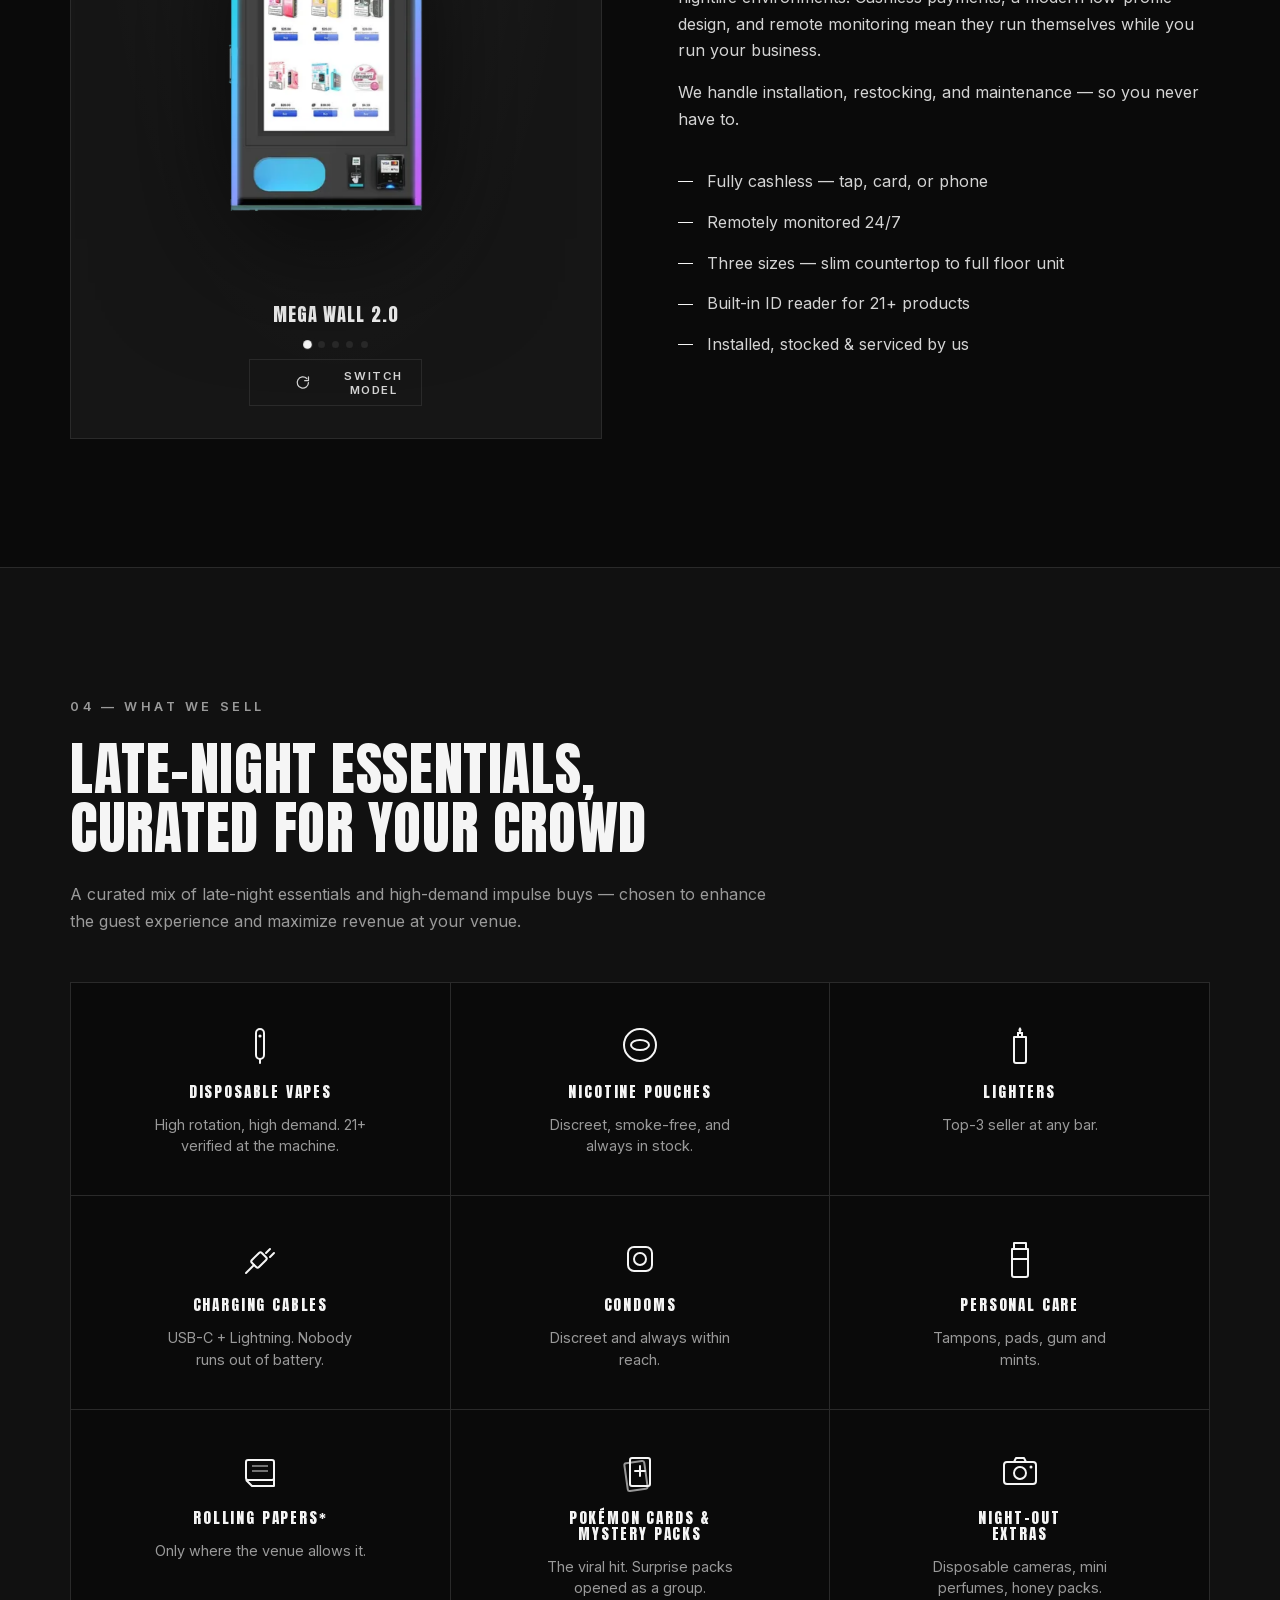
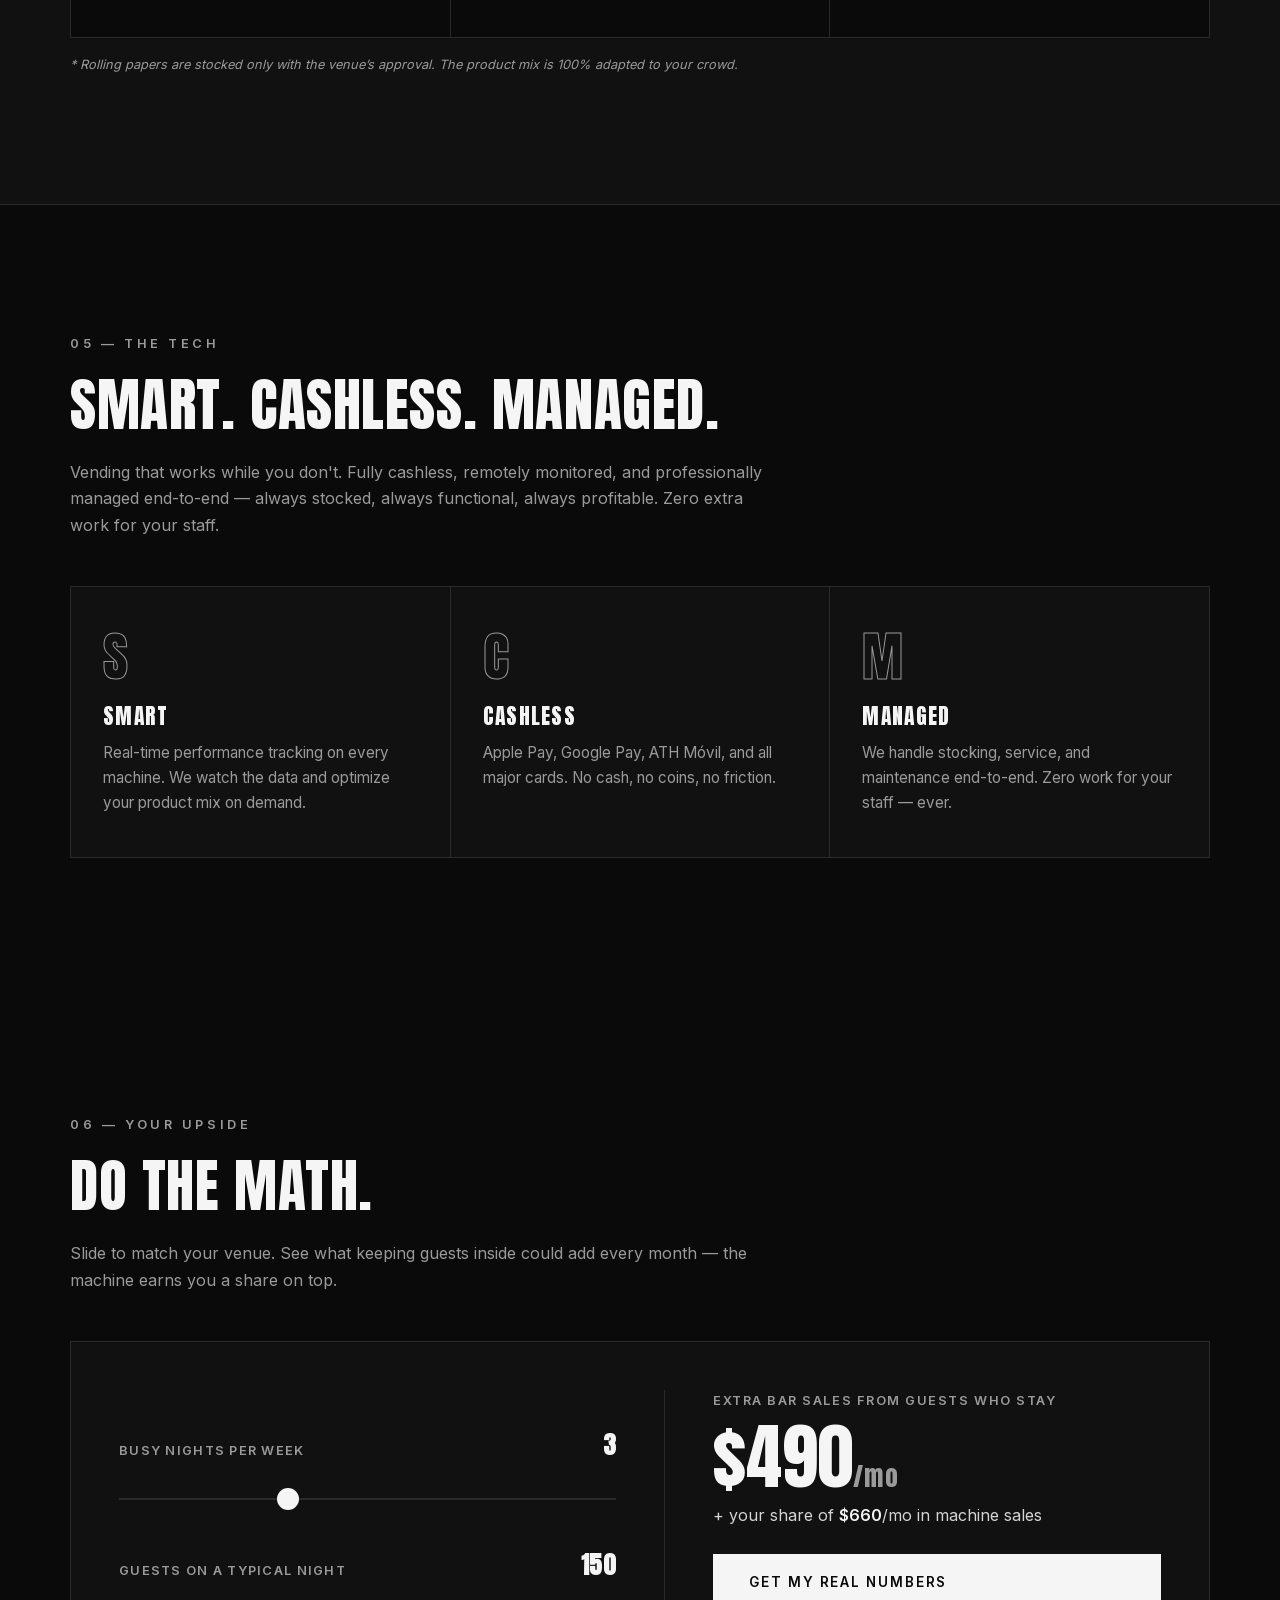
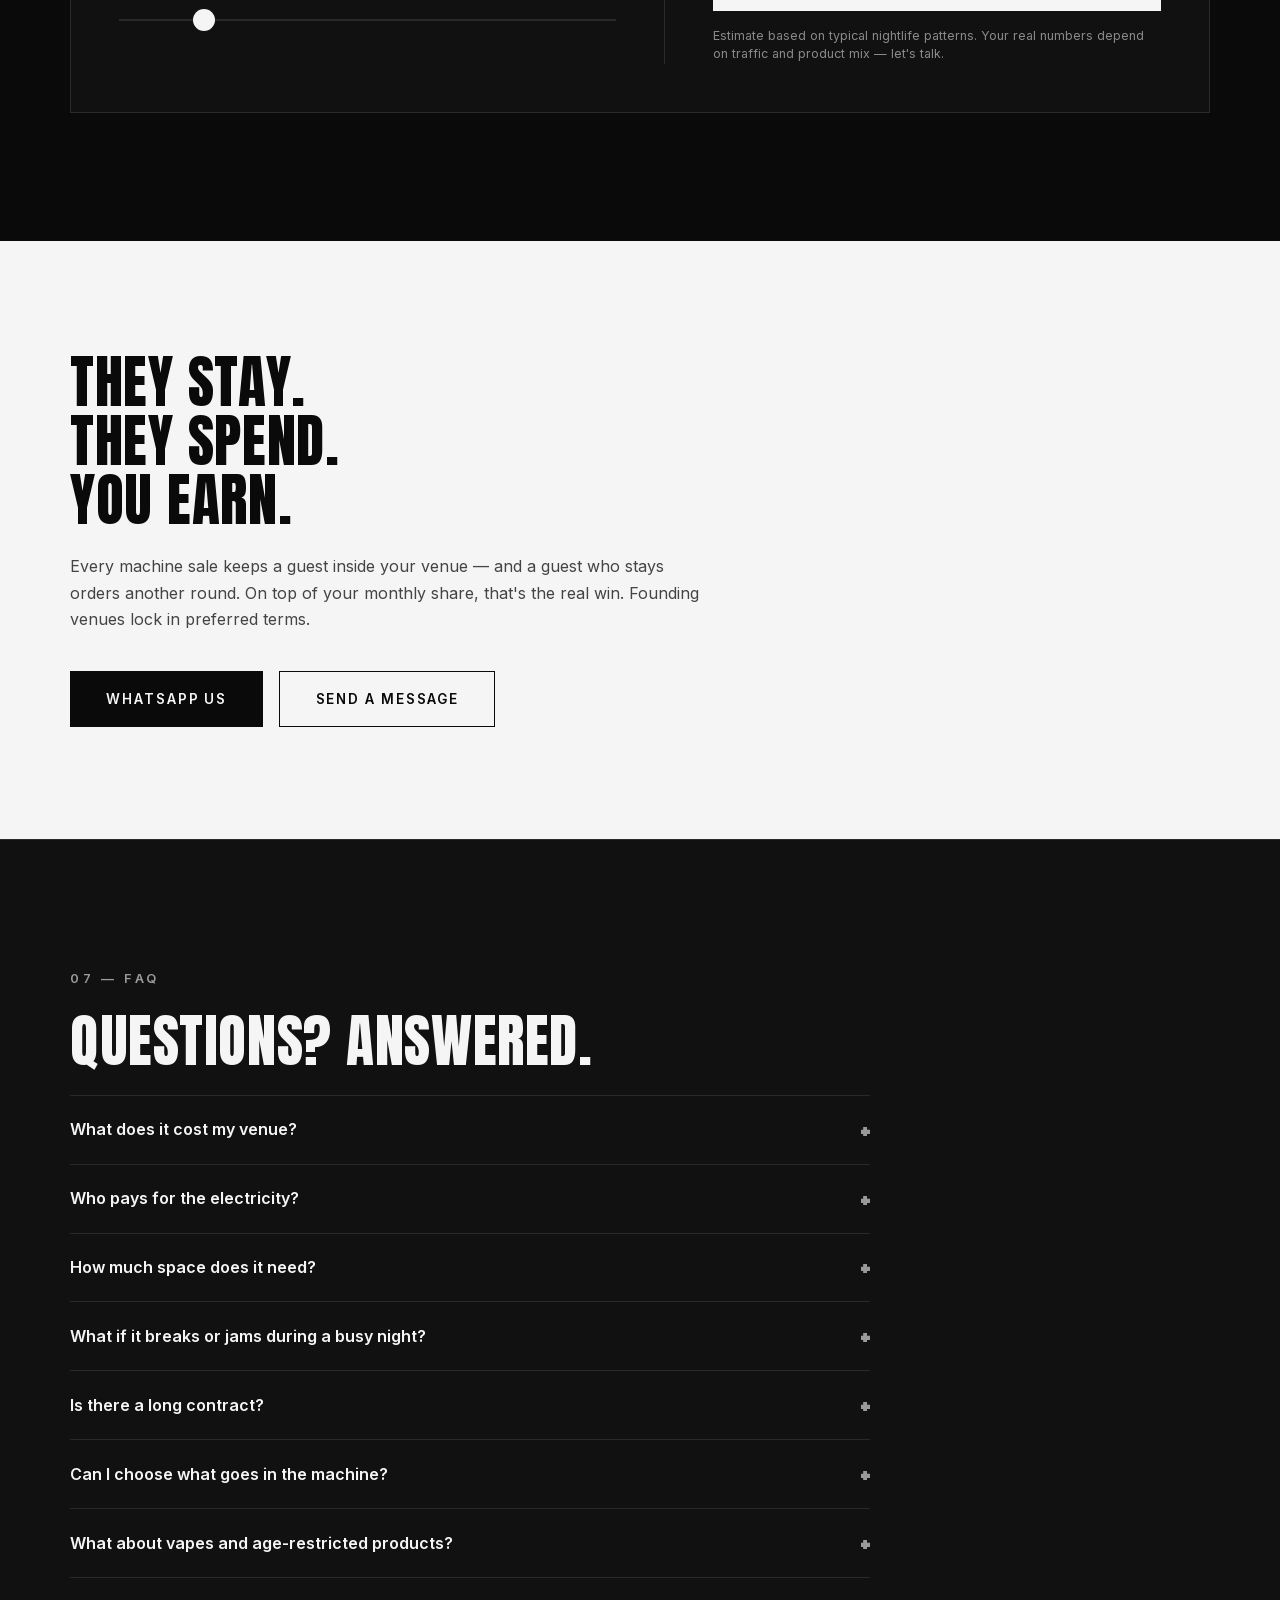
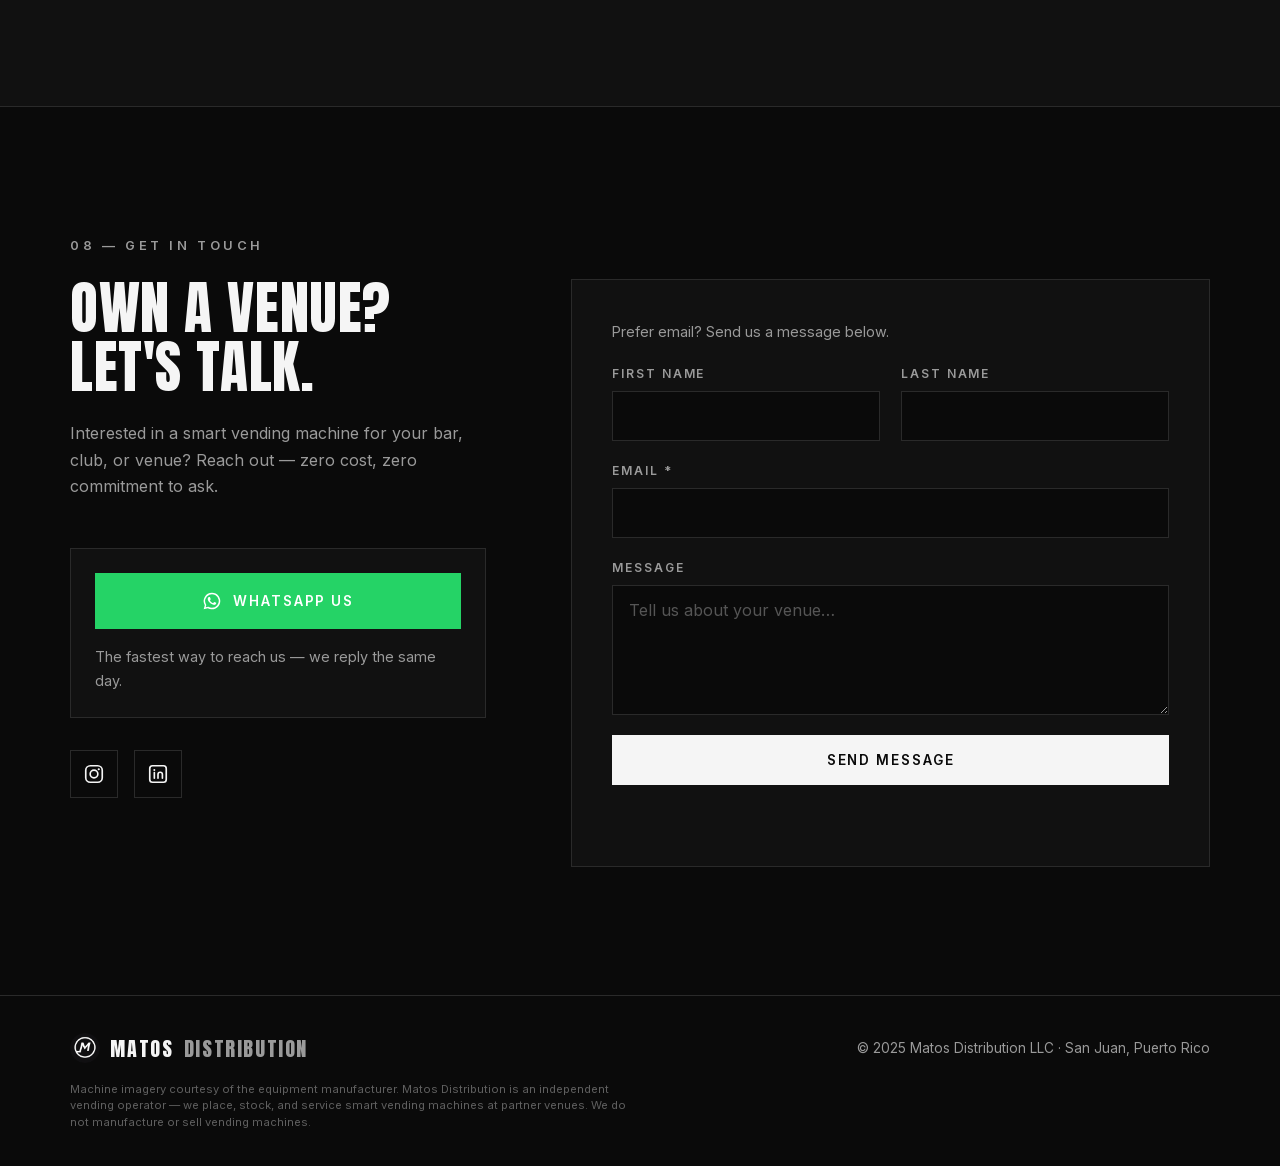
==== commit f1e166f0: "Responsive machine images (560/720 variants + srcset), richer LocalBusiness JSON-LD (phone, offer, h" ====
--- a/index.html
+++ b/index.html
@@ -35,10 +35,10 @@
 
   <!-- Fonts: Anton self-hosted (preloaded — it renders the headline), Inter self-hosted -->
   <link rel="preload" href="/assets/fonts/anton-latin.woff2" as="font" type="font/woff2" crossorigin>
-  <link rel="preload" href="/assets/machine-front.webp" as="image" fetchpriority="high">
+  <link rel="preload" as="image" href="/assets/machine-front.webp" imagesrcset="/assets/machine-front-560.webp 560w, /assets/machine-front.webp 1040w" imagesizes="(max-width: 900px) 280px, 520px" fetchpriority="high">
   <link rel="preload" href="/assets/fonts/inter-latin.woff2" as="font" type="font/woff2" crossorigin>
 
-  <link rel="stylesheet" href="styles.css?v=20261104">
+  <link rel="stylesheet" href="styles.css?v=20261104b">
 
   <!-- Structured data -->
   <script type="application/ld+json">
@@ -51,11 +51,21 @@
     "email": "ematos@matosdistribution.com",
     "logo": "https://www.matosdistribution.com/assets/logo-mark.webp",
     "image": "https://www.matosdistribution.com/og-image.png",
+    "telephone": "+1-787-531-7623",
     "contactPoint": {
       "@type": "ContactPoint",
       "contactType": "sales",
+      "telephone": "+1-787-531-7623",
       "email": "ematos@matosdistribution.com",
-      "availableLanguage": ["en", "es"]
+      "availableLanguage": ["en", "es"],
+      "areaServed": "PR"
+    },
+    "hasOfferCatalog": {
+      "@type": "OfferCatalog",
+      "name": "Smart vending for venues",
+      "itemListElement": [
+        { "@type": "Offer", "price": "0", "priceCurrency": "USD", "itemOffered": { "@type": "Service", "name": "Fully managed smart vending machine placement", "description": "Cashless smart vending machine installed, stocked, serviced and insured at no cost to the venue, with a monthly revenue share for the venue.", "areaServed": "Puerto Rico", "serviceType": "Vending machine placement" } }
+      ]
     },
     "sameAs": [
       "https://www.instagram.com/matosdistributionpr/",
@@ -73,7 +83,8 @@
       "@type": "State",
       "name": "Puerto Rico"
     },
-    "knowsAbout": ["smart vending machines", "cashless payments", "nightlife amenities", "revenue share partnerships"],
+    "knowsAbout": ["smart vending machines", "cashless payments", "nightlife amenities", "revenue share partnerships", "age verification for 21+ products", "bars and nightclubs in Puerto Rico"],
+    "openingHours": "Mo-Su 00:00-23:59",
     "slogan": "Where smart vending meets nightlife."
   }
   </script>
@@ -136,7 +147,7 @@
         <div class="hero-visual reveal">
           <div class="machine-switcher">
             <button type="button" class="machine-stage machine-stage--hero" data-machine-advance aria-label="Show another machine model">
-              <img class="machine-img" data-machine-img data-parallax="30" src="/assets/machine-front.webp" fetchpriority="high" decoding="async" alt="Mega Wall 2.0 smart vending machine with a lit touchscreen" width="1040" height="1040">
+              <img class="machine-img" data-machine-img data-parallax="30" src="/assets/machine-front.webp" srcset="/assets/machine-front-560.webp 560w, /assets/machine-front.webp 1040w" sizes="(max-width: 900px) 280px, 520px" fetchpriority="high" decoding="async" alt="Mega Wall 2.0 smart vending machine with a lit touchscreen" width="1040" height="1040">
             </button>
             <div class="machine-switch-ui">
               <span class="machine-name" data-machine-name>Mega Wall 2.0</span>
@@ -199,7 +210,7 @@
             <p class="section-lead reveal">From your first message to a working machine in 1–2 weeks — and you never lift a finger. We install it, stock it, and keep it running.</p>
           </div>
           <div class="machine-visual reveal">
-            <img class="machine-photo" data-parallax="14" src="/assets/machine-interior.webp" alt="An open Matos Distribution vending machine fully stocked with nightlife essentials" width="1200" height="1200" loading="lazy" decoding="async">
+            <img class="machine-photo" data-parallax="14" src="/assets/machine-interior.webp" srcset="/assets/machine-interior-720.webp 720w, /assets/machine-interior.webp 1200w" sizes="(max-width: 900px) 92vw, 560px" alt="An open Matos Distribution vending machine fully stocked with nightlife essentials" width="1200" height="1200" loading="lazy" decoding="async">
           </div>
         </div>
         <div class="feature-grid steps-grid">
@@ -230,7 +241,7 @@
           <div class="machine-visual reveal">
             <div class="machine-switcher">
               <button type="button" class="machine-stage" data-machine-advance aria-label="Show another machine model">
-                <img class="machine-img" data-machine-img data-parallax="14" src="/assets/machine-front.webp" alt="Mega Wall 2.0 smart vending machine — lit touchscreen, contactless card reader, and built-in ID scanner" width="1040" height="1040" loading="lazy" decoding="async">
+                <img class="machine-img" data-machine-img data-parallax="14" src="/assets/machine-front.webp" srcset="/assets/machine-front-560.webp 560w, /assets/machine-front.webp 1040w" sizes="(max-width: 900px) 280px, 520px" alt="Mega Wall 2.0 smart vending machine — lit touchscreen, contactless card reader, and built-in ID scanner" width="1040" height="1040" loading="lazy" decoding="async">
               </button>
               <div class="machine-switch-ui">
                 <span class="machine-name" data-machine-name>Mega Wall 2.0</span>
@@ -496,7 +507,7 @@
     <svg viewBox="0 0 24 24" aria-hidden="true" fill="currentColor"><path d="M12 2a10 10 0 0 0-8.6 15.1L2 22l5-1.3A10 10 0 1 0 12 2zm0 18.2c-1.5 0-3-.4-4.3-1.2l-.3-.2-3 .8.8-2.9-.2-.3A8.2 8.2 0 1 1 12 20.2zm4.6-6.1c-.3-.1-1.5-.7-1.7-.8-.2-.1-.4-.1-.6.1-.2.3-.6.8-.8 1-.1.2-.3.2-.5.1-.3-.1-1.1-.4-2-1.2-.8-.7-1.3-1.5-1.4-1.8-.2-.3 0-.4.1-.5l.4-.5c.1-.2.2-.3.3-.5.1-.2 0-.3 0-.5-.1-.1-.6-1.4-.8-1.9-.2-.5-.4-.4-.6-.4h-.5c-.2 0-.5.1-.7.3-.2.3-.9.9-.9 2.1s.9 2.4 1 2.6c.1.2 1.8 2.7 4.3 3.8.6.3 1.1.4 1.4.5.6.2 1.2.2 1.6.1.5-.1 1.5-.6 1.7-1.2.2-.6.2-1.1.1-1.2 0-.1-.2-.2-.4-.3z"/></svg>
   </a>
 
-  <script src="script.js?v=20261104" defer></script>
+  <script src="script.js?v=20261104b" defer></script>
   <script defer src="/_vercel/insights/script.js"></script>
 </body>
 </html>
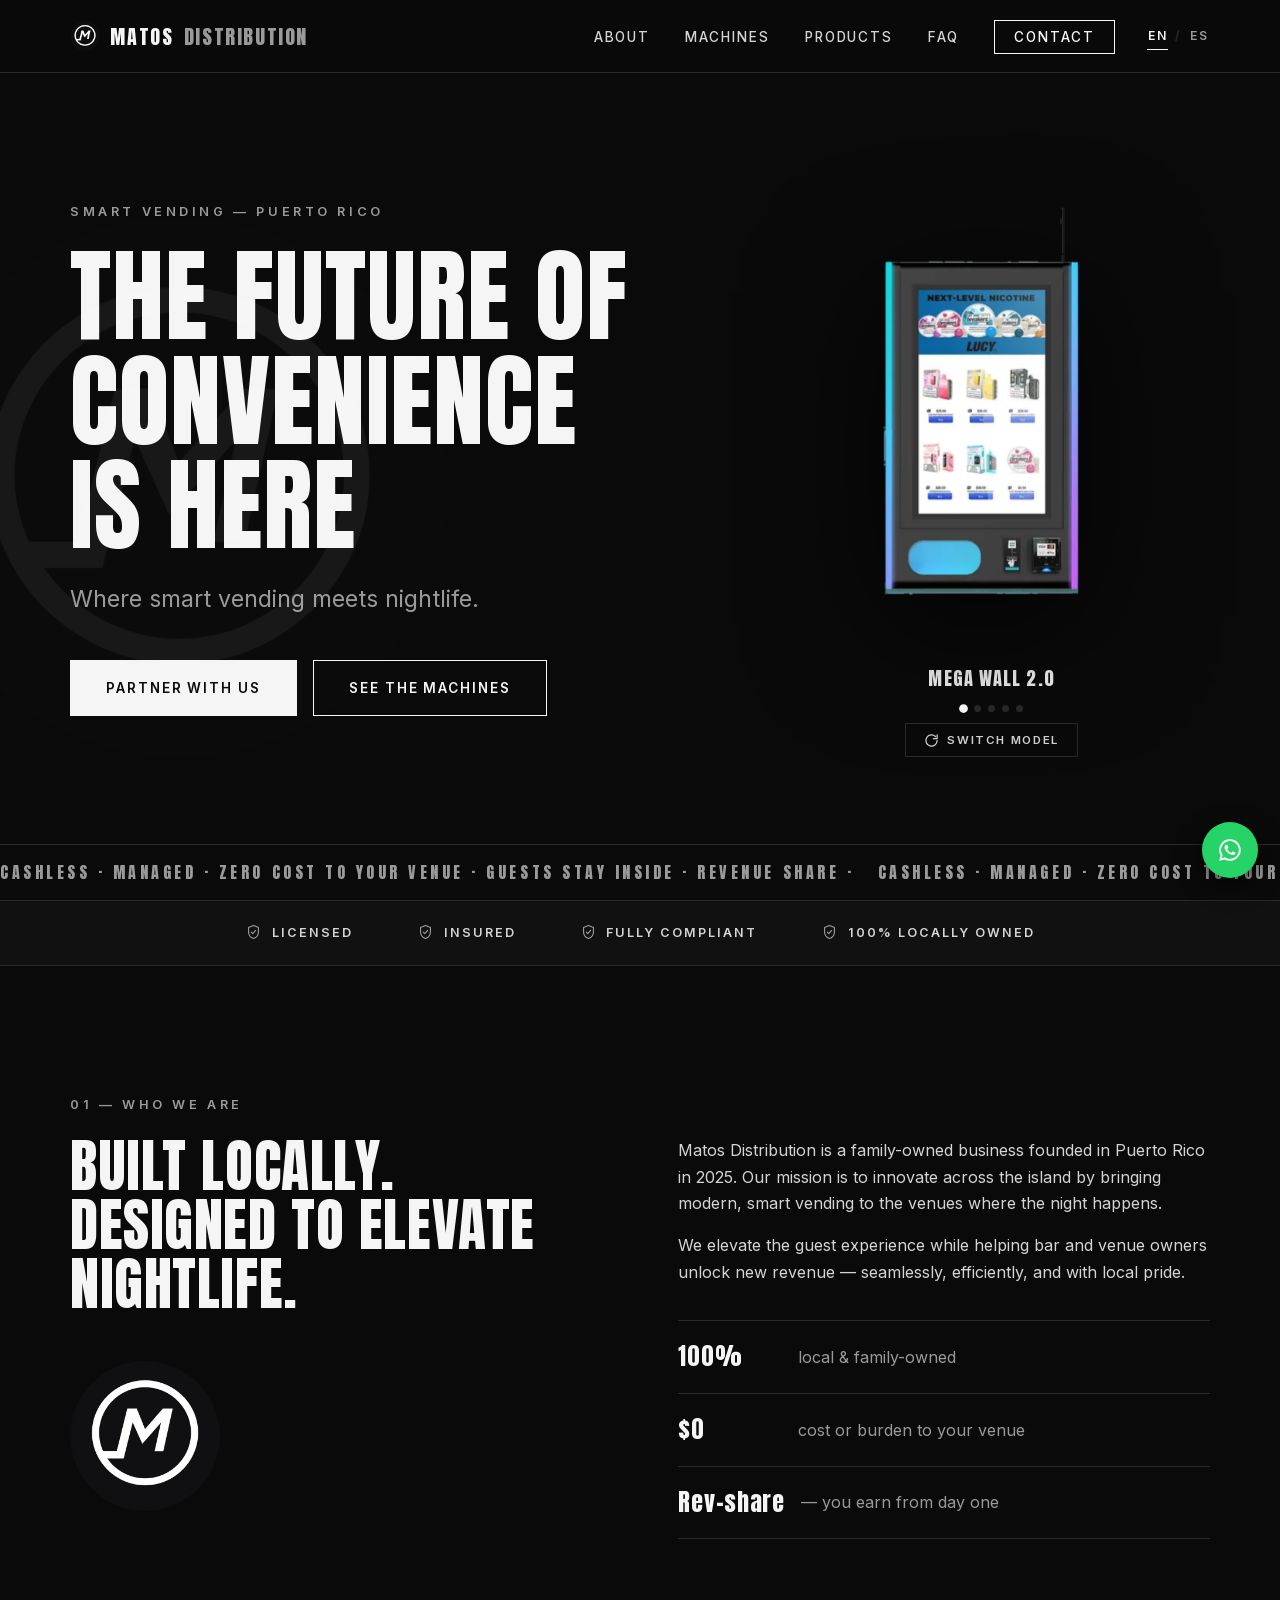
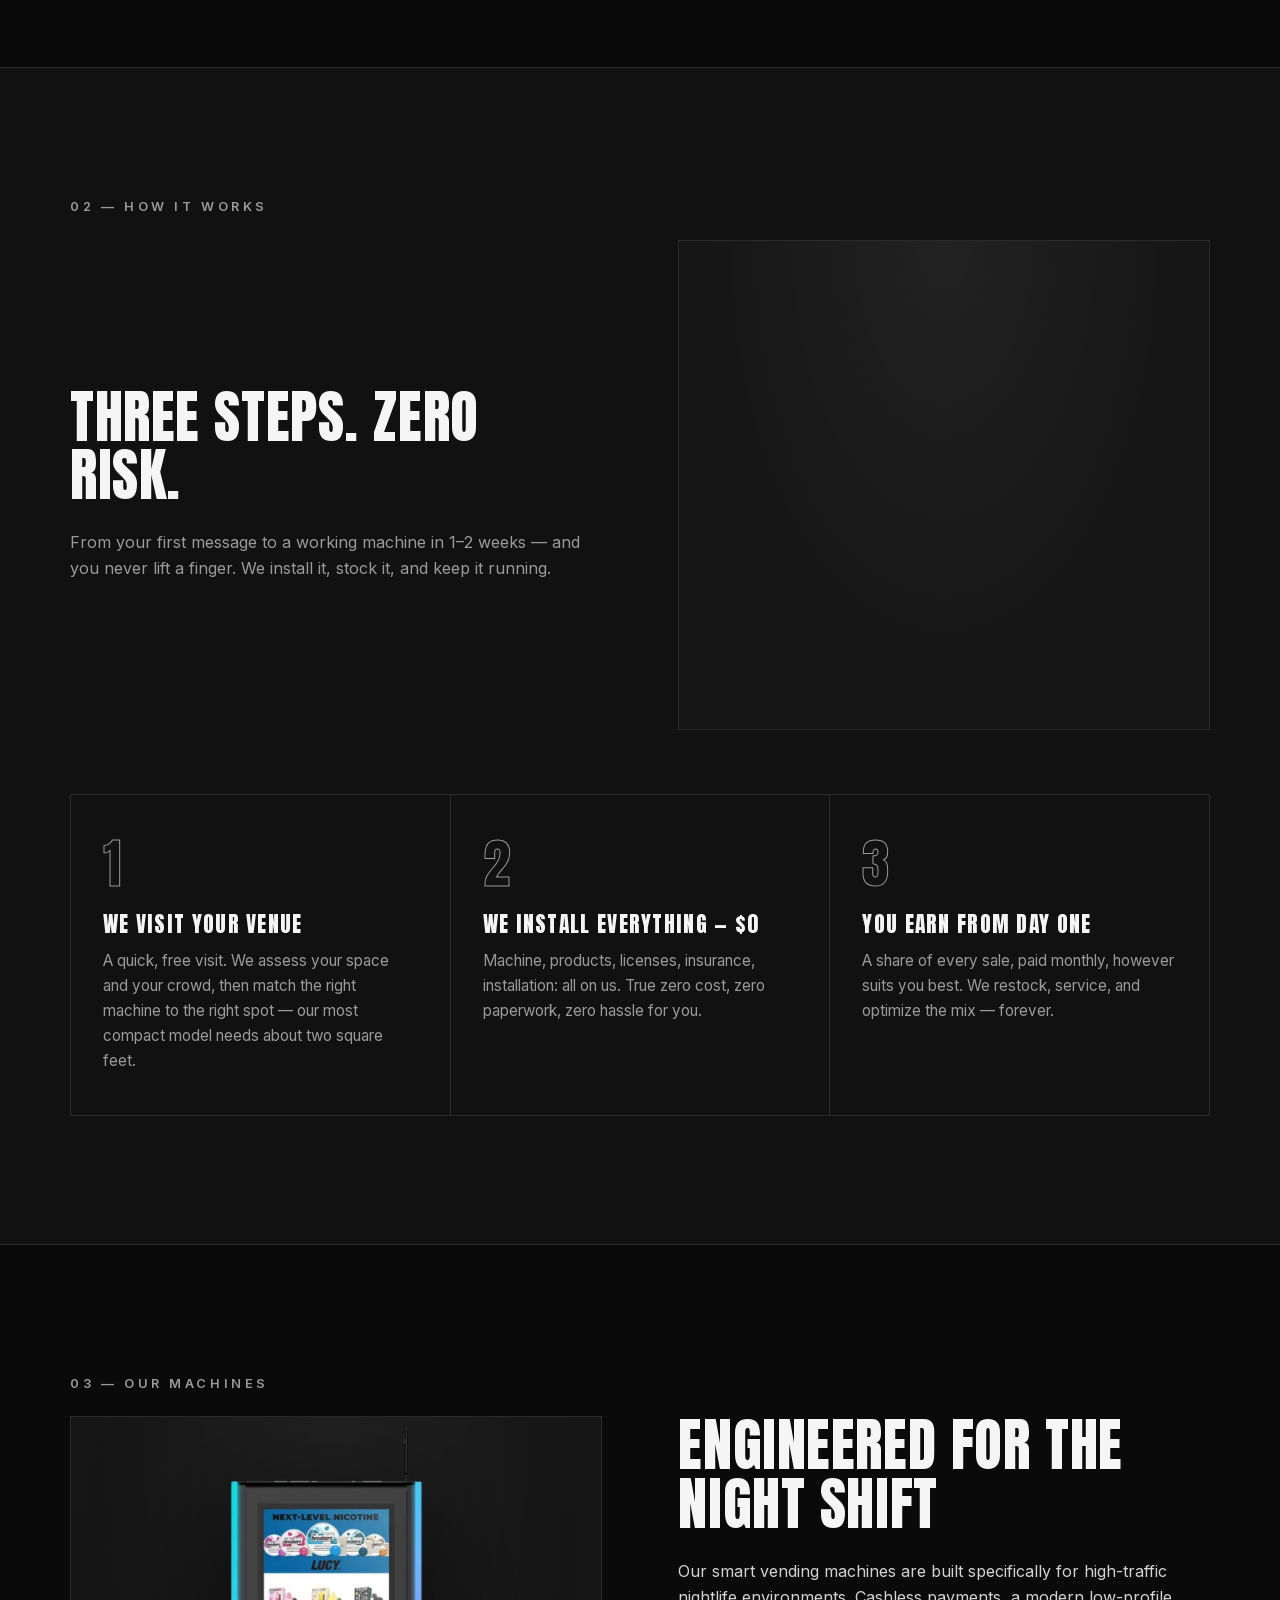
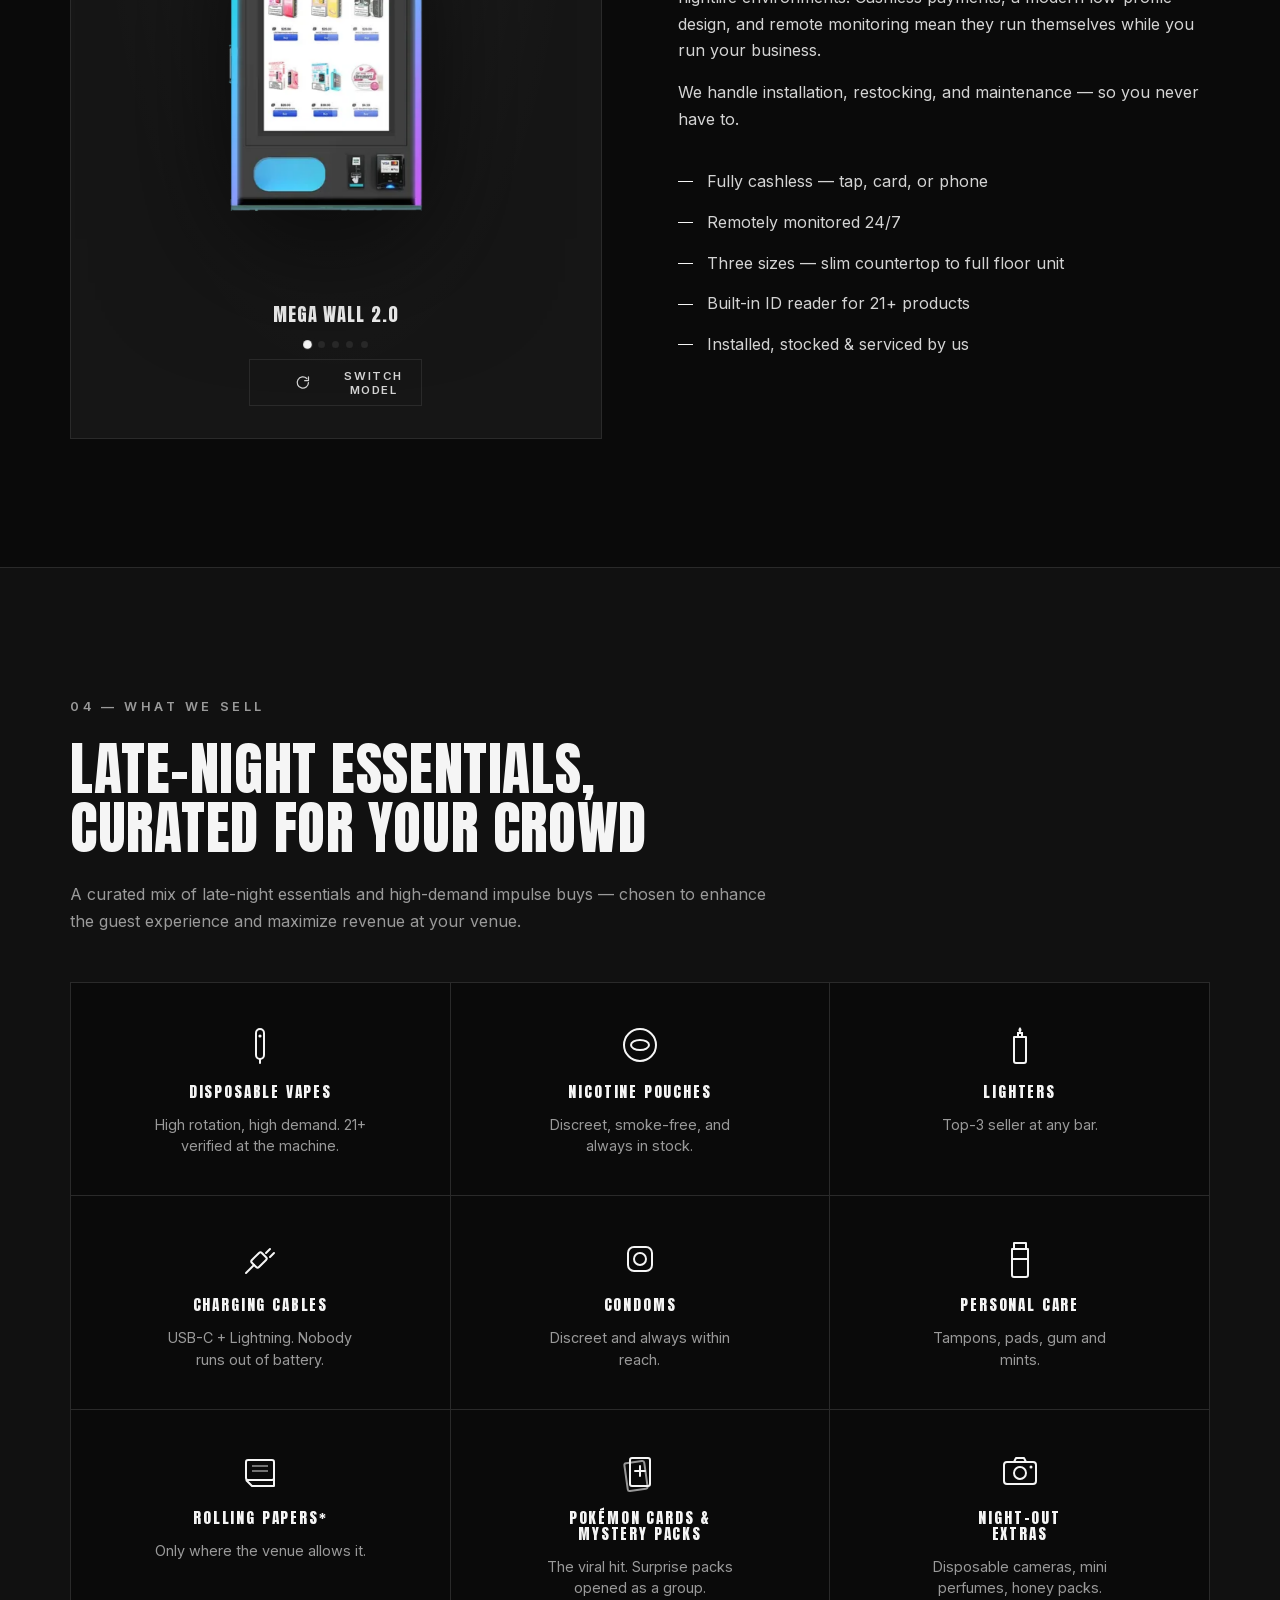
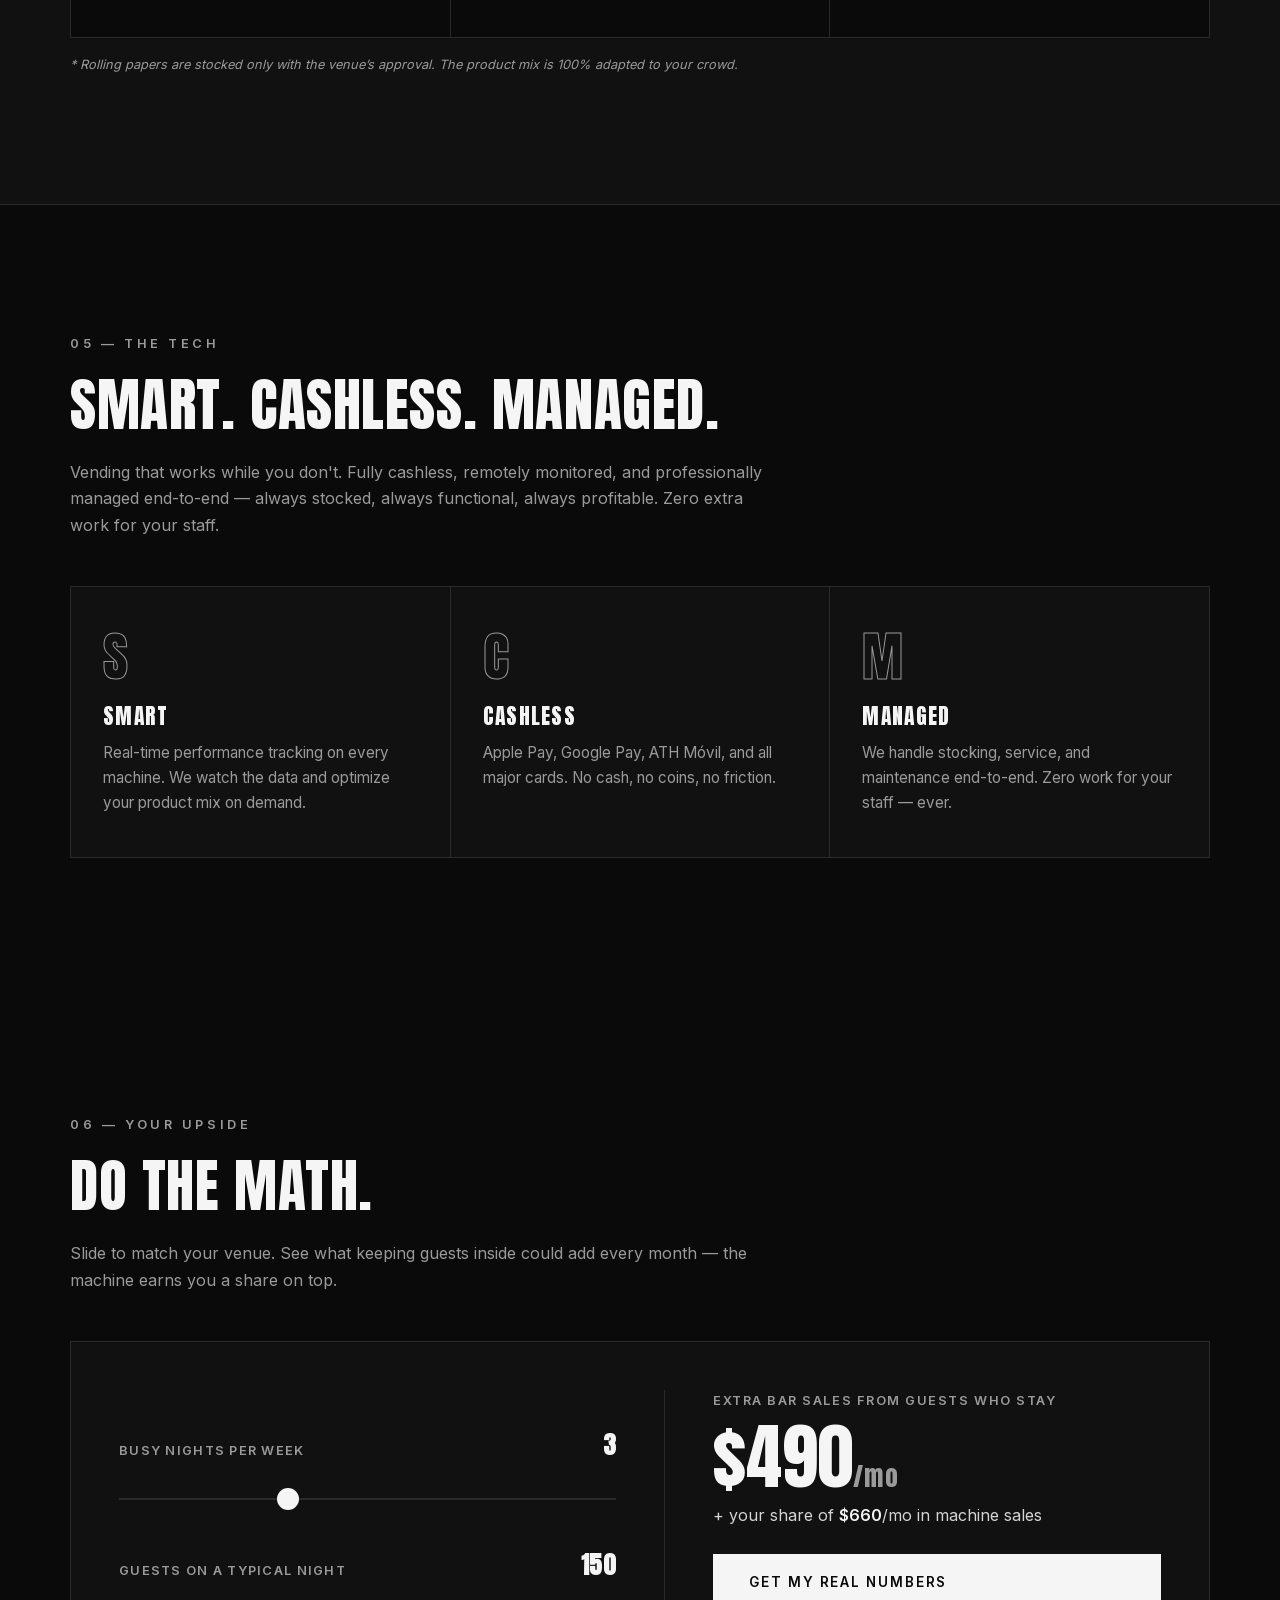
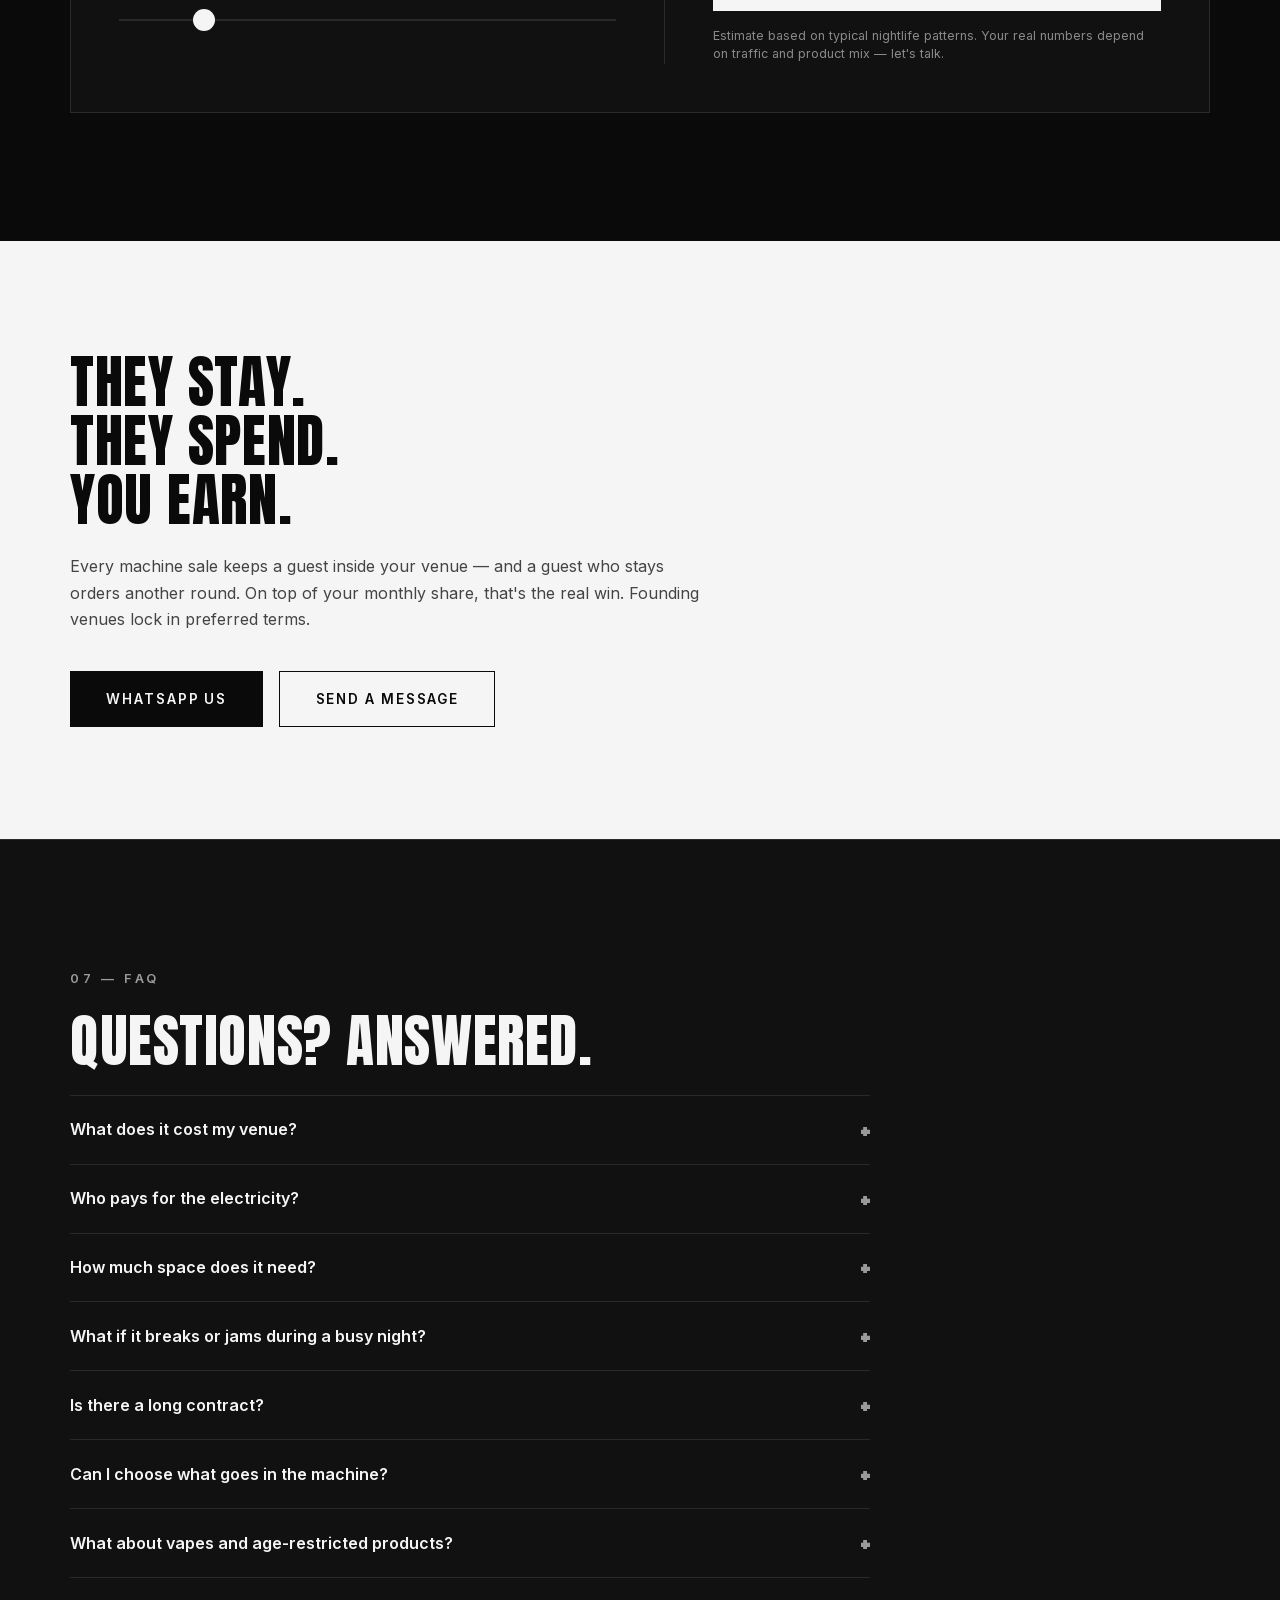
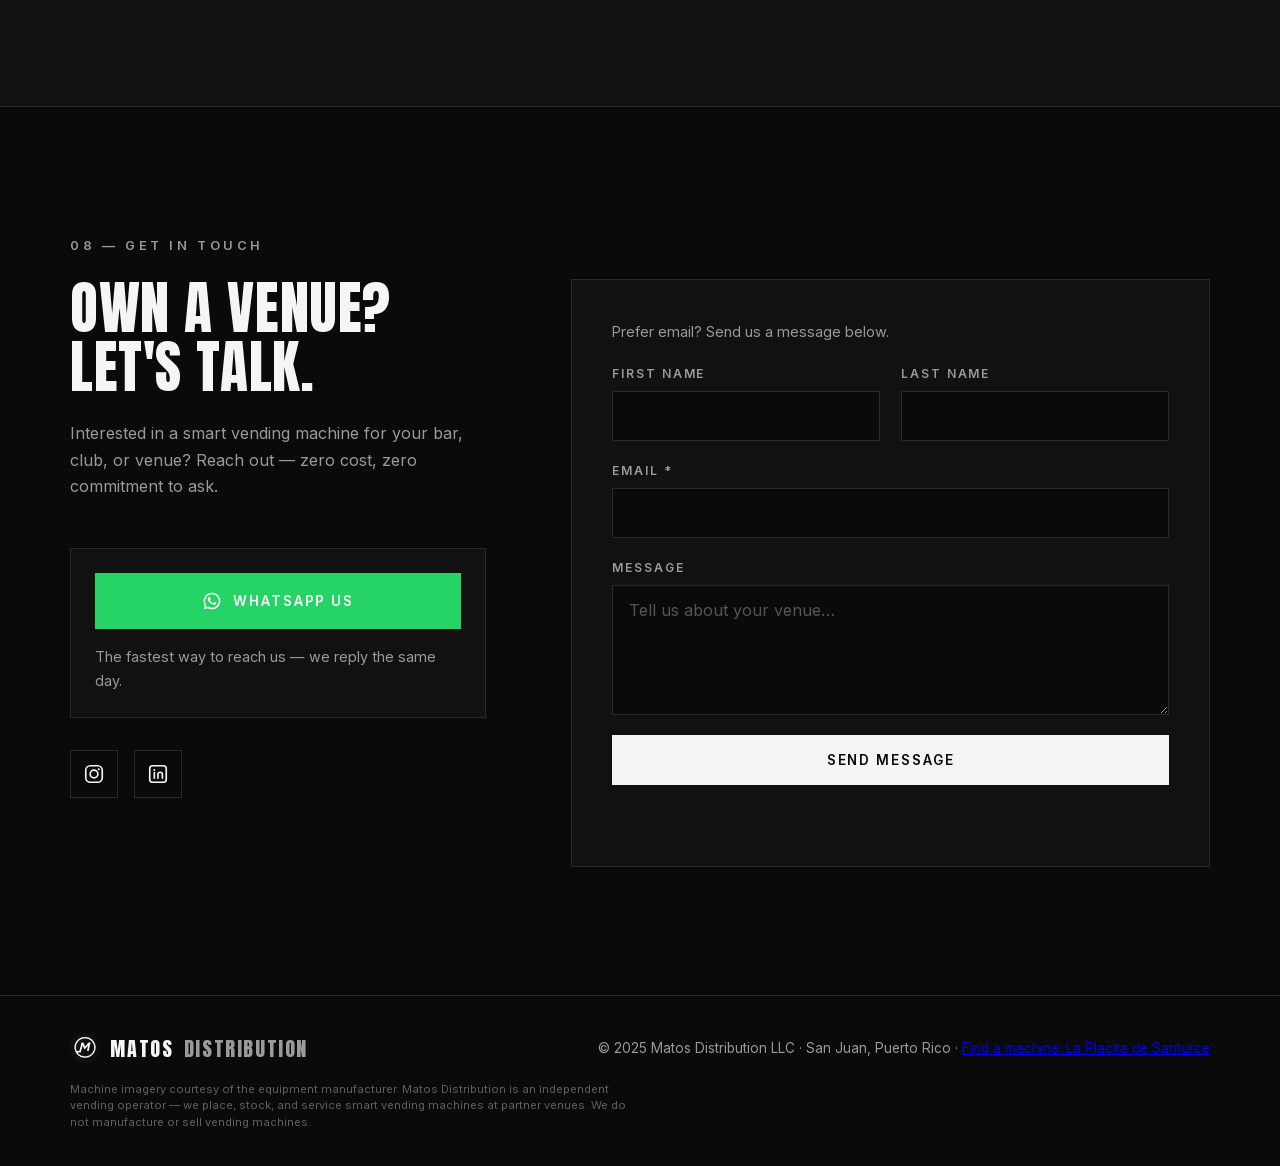
==== commit 3fc946c3: "La Placita location page (EN/ES): near-me product landing with Store + FAQ schema, geo meta, map, fo" ====
--- a/index.html
+++ b/index.html
@@ -496,7 +496,7 @@
   <footer class="site-footer">
     <div class="container footer-inner">
       <a class="nav-logo" href="#top"><img class="nav-mark" src="/assets/logo-mark-small.png" alt="" width="30" height="30">MATOS<span> DISTRIBUTION</span></a>
-      <p>© 2025 Matos Distribution LLC · San Juan, Puerto Rico</p>
+      <p>© 2025 Matos Distribution LLC · San Juan, Puerto Rico · <a href="/la-placita/">Find a machine: La Placita de Santurce</a></p>
     </div>
     <div class="container">
       <p class="footer-fine">Machine imagery courtesy of the equipment manufacturer. Matos Distribution is an independent vending operator — we place, stock, and service smart vending machines at partner venues. We do not manufacture or sell vending machines.</p>
